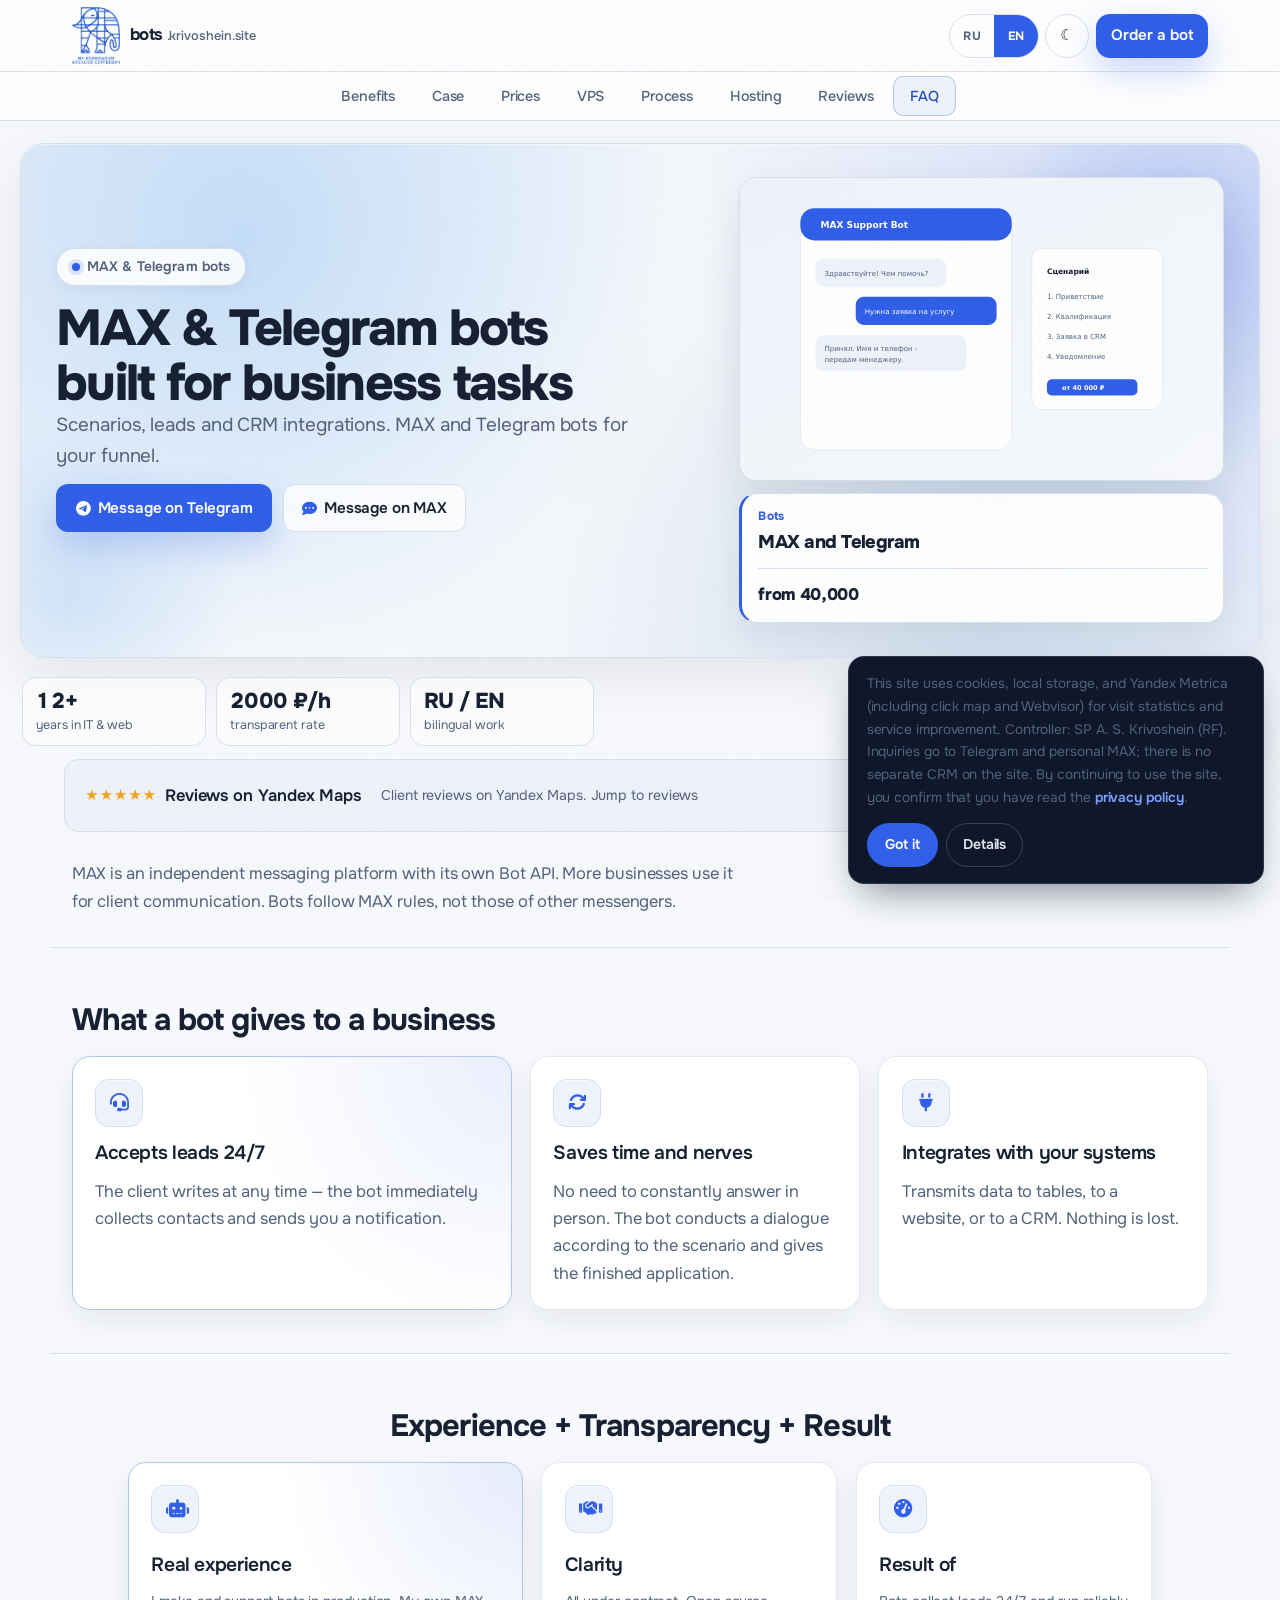
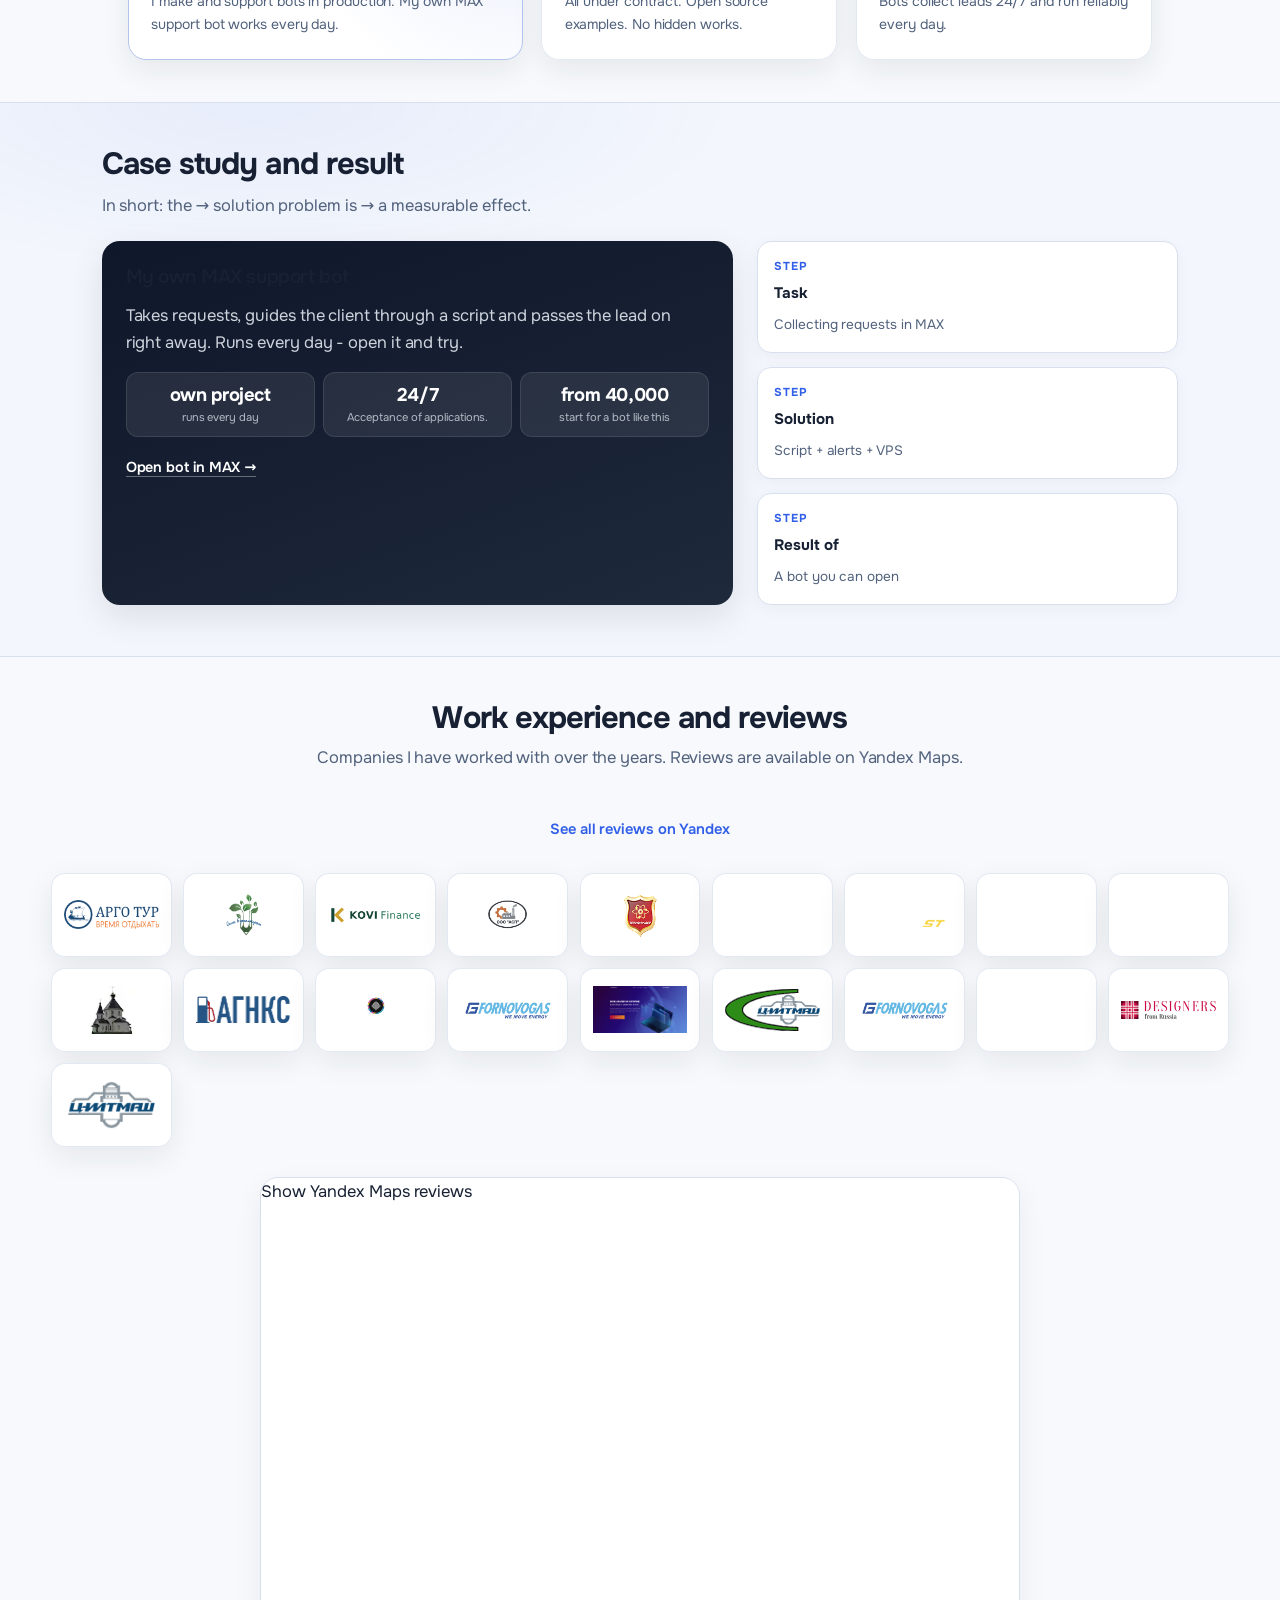
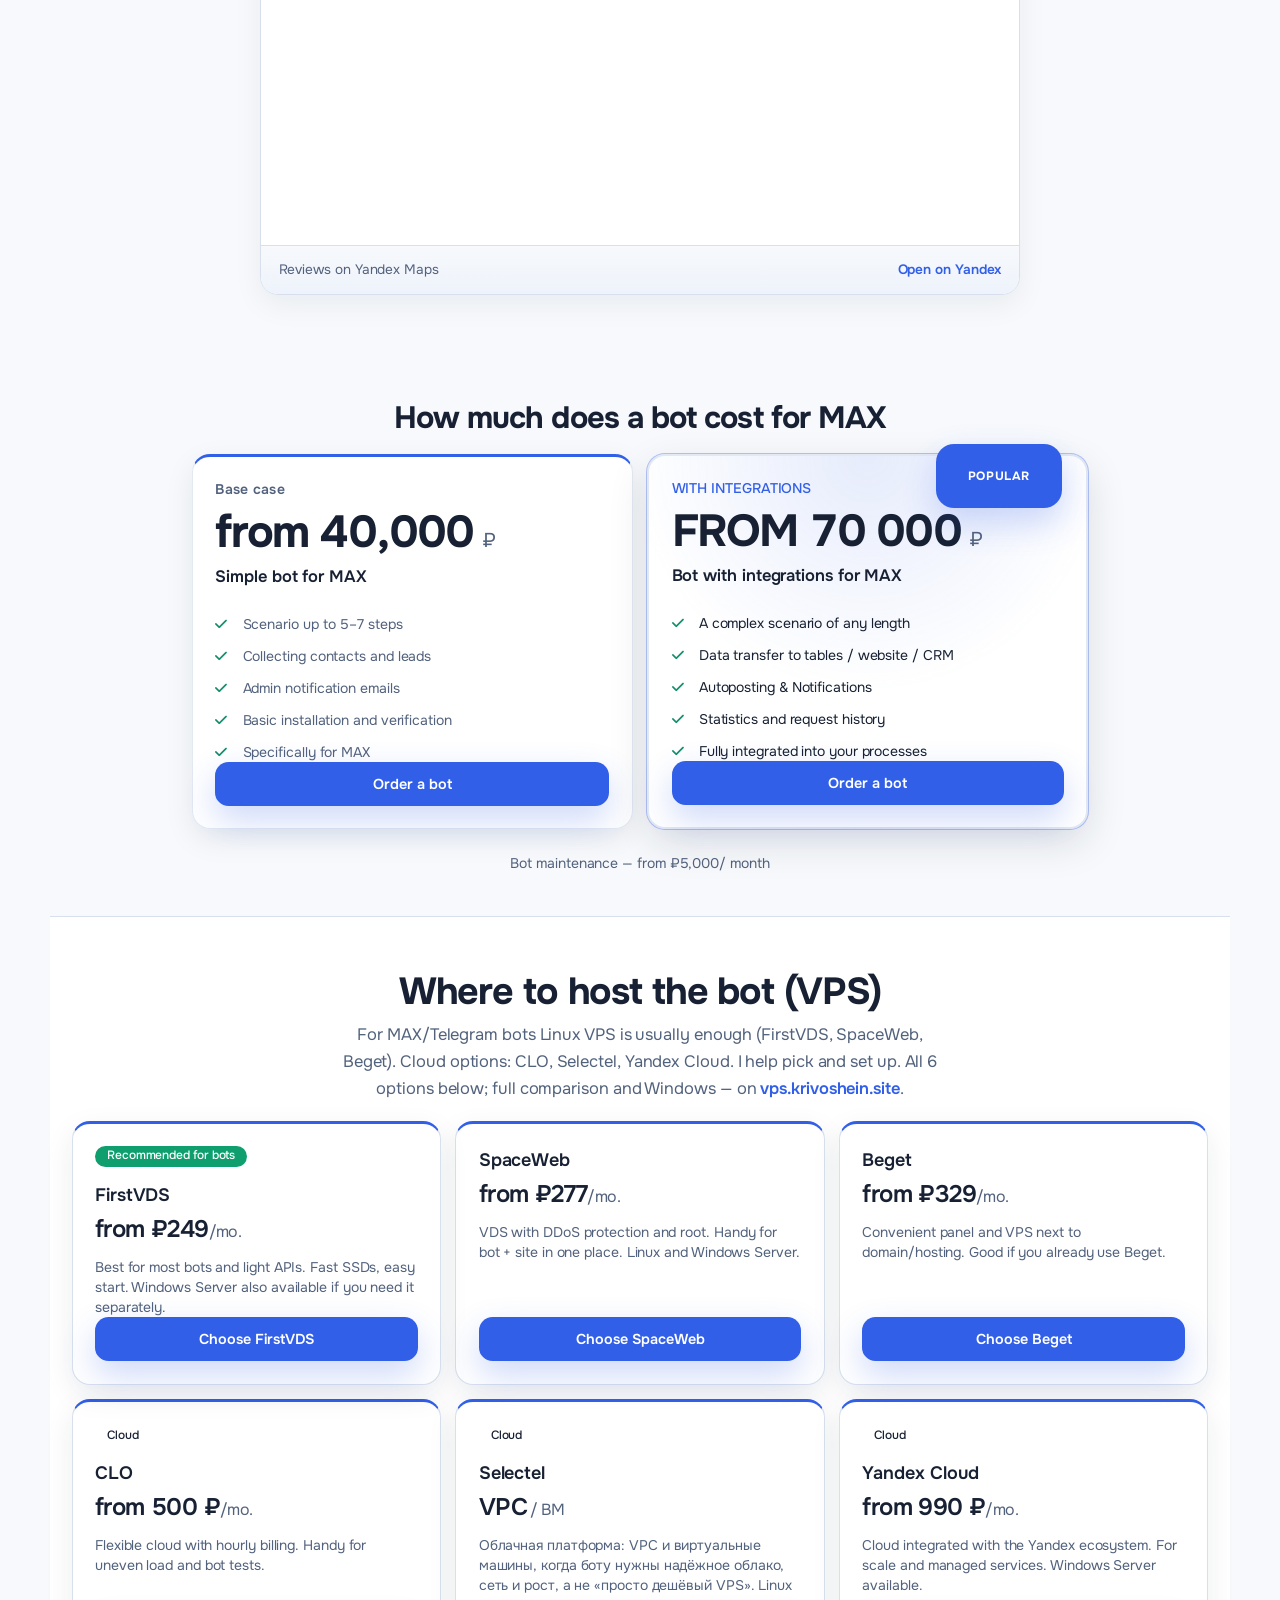
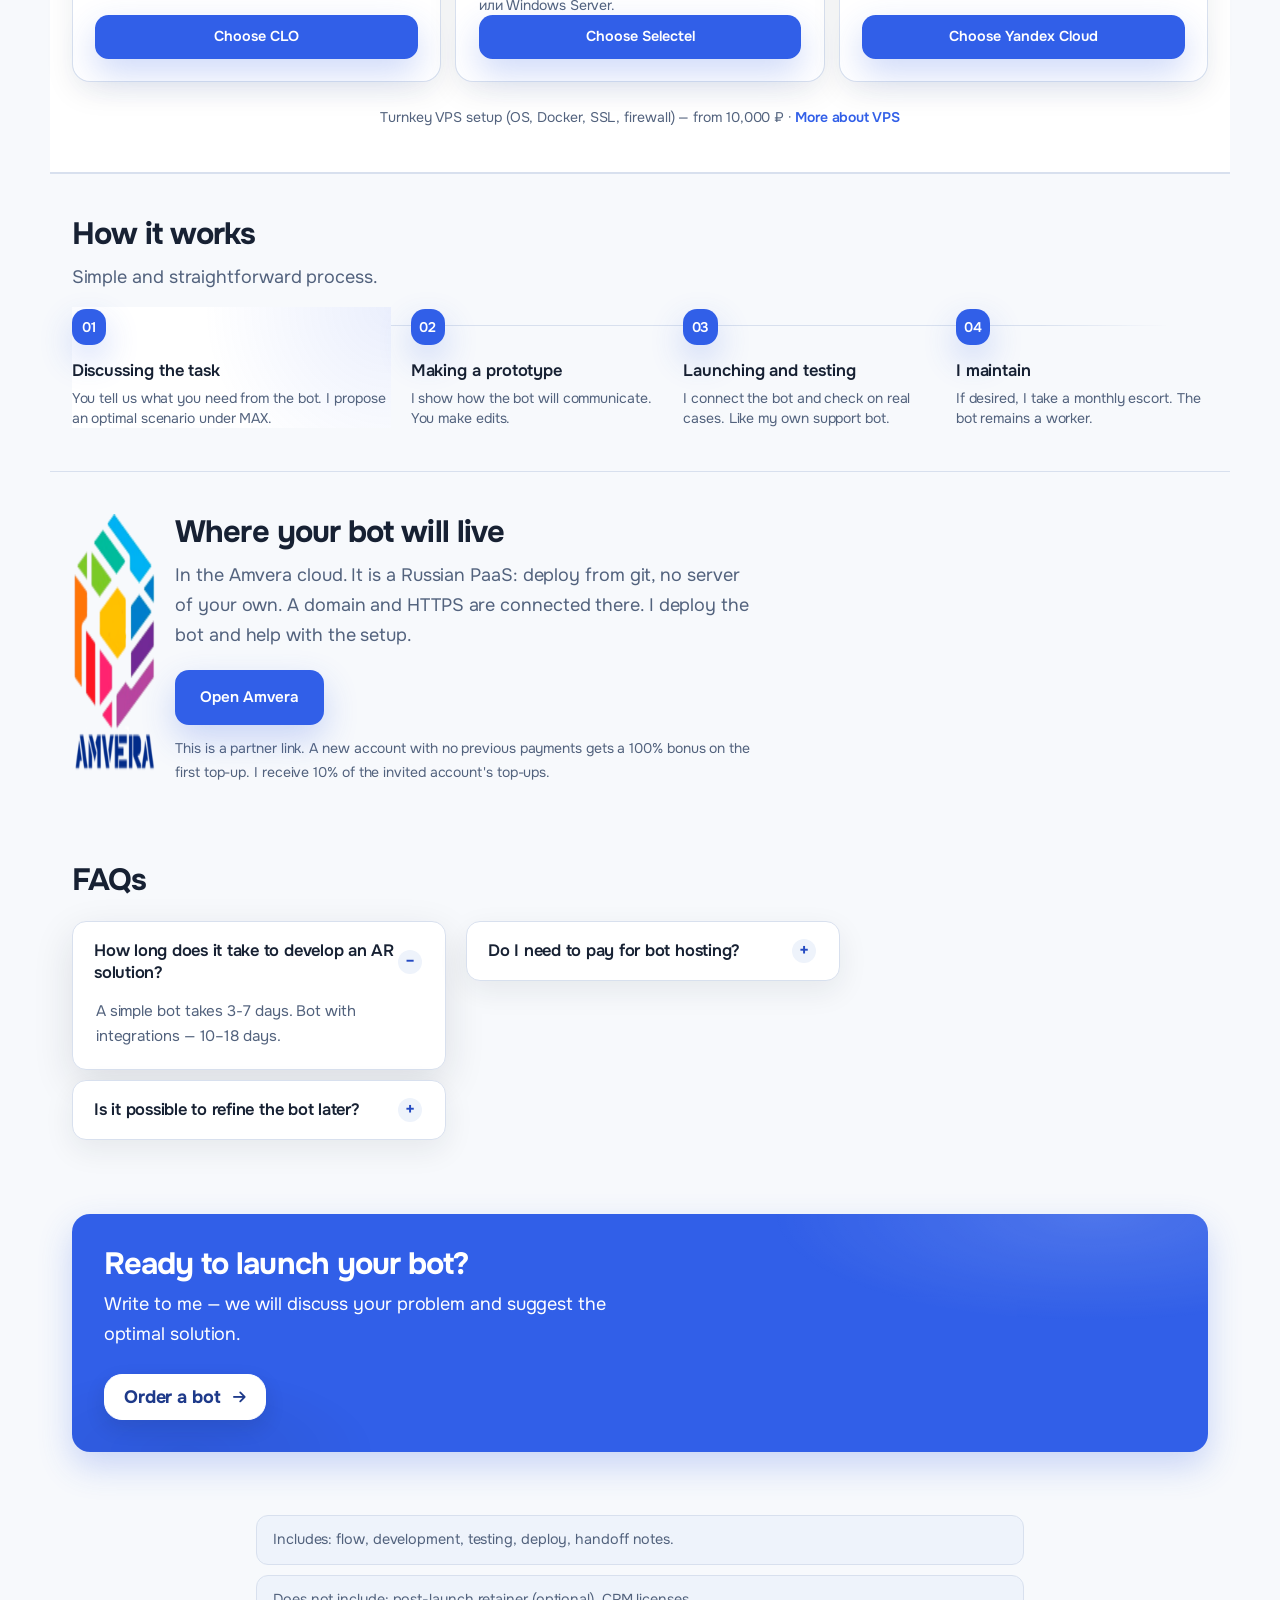
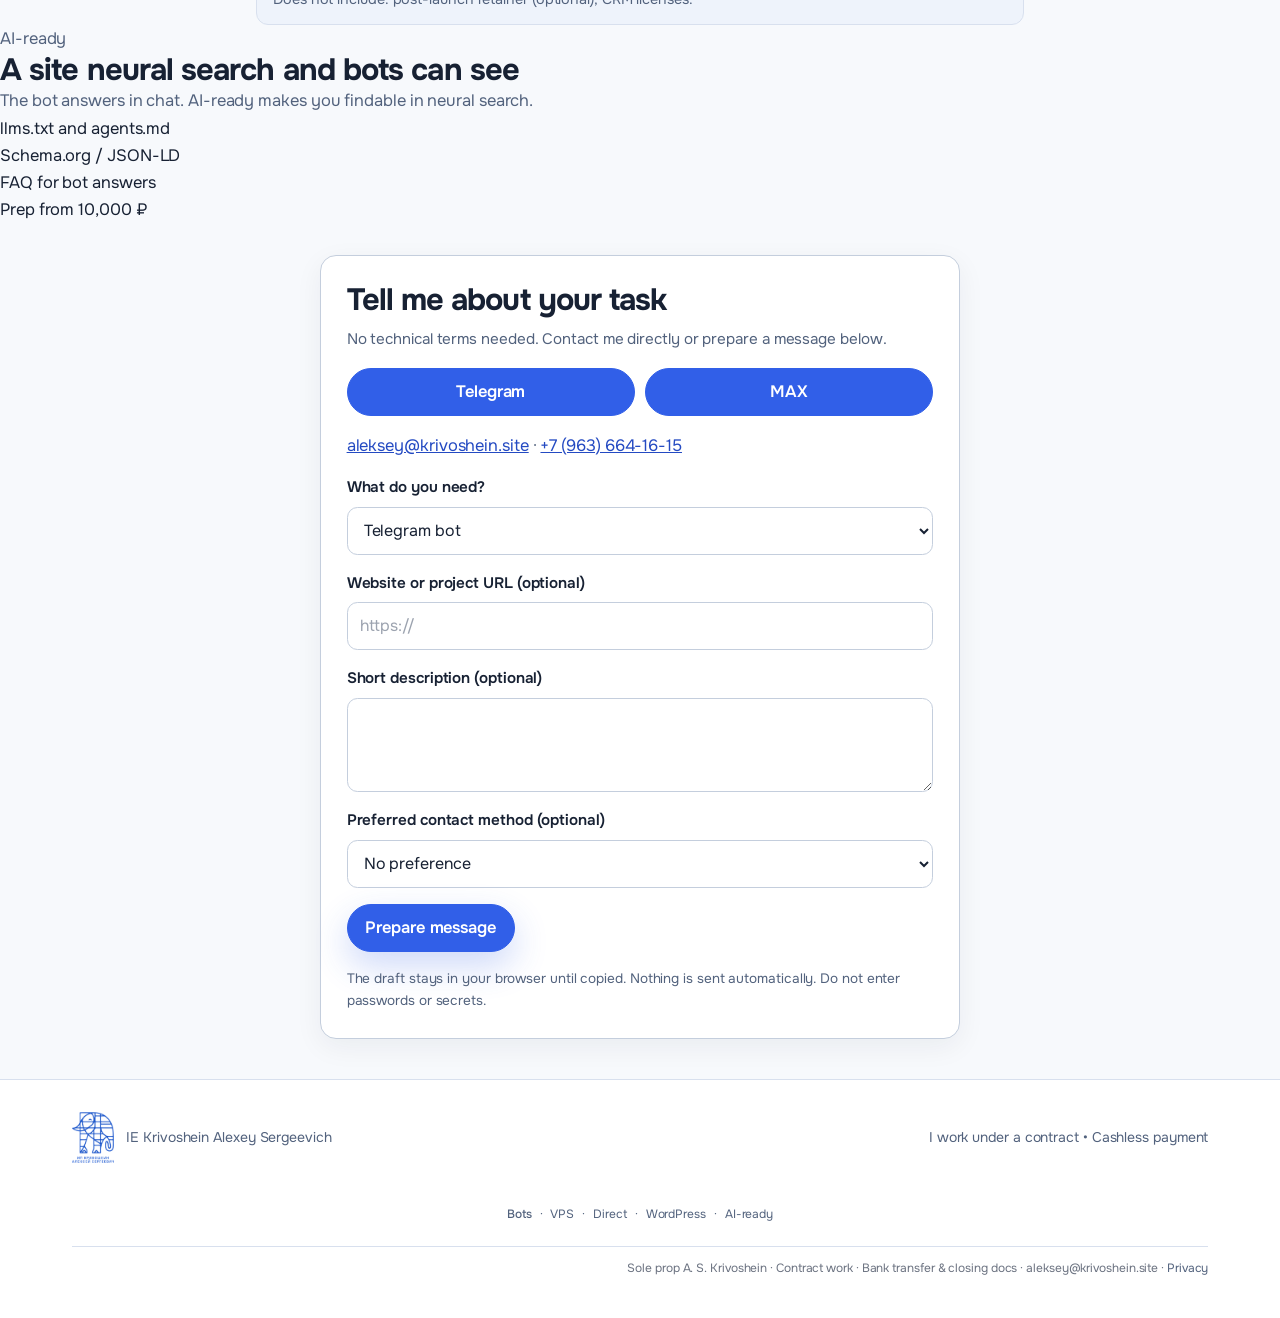
==== index.html @ 57981c05 "fix: preserve brief context and contact choice Keep inquiry text in the browser, not in messenger UR" ====
<!DOCTYPE html>
<html lang="ru">
<head>
  <script>
  /* GitHub Pages / subpath staging: set base prefix. On *.krivoshein.site stays "/". */
  (function () {
    try {
      var m = location.pathname.match(/^\/([a-z0-9-]+-krivoshein-site)(?=\/|$)/i);
      var base = m ? ("/" + m[1] + "/") : "/";
      window.__KRV_BASE__ = base;
      // Expose helper for scripts
      window.krvUrl = function (path) {
        path = String(path || "");
        if (!path) return base;
        if (/^https?:\/\//i.test(path) || path.slice(0, 2) === "//") return path;
        if (path.charAt(0) === "/") path = path.slice(1);
        return base + path;
      };
    } catch (e) {
      window.__KRV_BASE__ = "/";
      window.krvUrl = function (path) {
        path = String(path || "");
        if (/^https?:\/\//i.test(path)) return path;
        return path.charAt(0) === "/" ? path : "/" + path;
      };
    }
  })();
  </script>

  <script>
  (function(){try{
    var t=null;
    try{var _q=new URLSearchParams(location.search).get('theme');if(_q==='light'||_q==='dark')t=_q;}catch(e){}
    if(t!=='light'&&t!=='dark'){try{var m=document.cookie.match(/(?:^|;\s*)krv_theme=(light|dark)/);if(m)t=m[1];}catch(e){}}
    if(t!=='light'&&t!=='dark'){try{t=localStorage.getItem('krv_theme');}catch(e){}}
    if(t!=='light'&&t!=='dark'){var h=new Date().getHours();t=(h>=7&&h<20)?'light':'dark';}
    document.documentElement.setAttribute('data-theme',t==='dark'?'dark':'light');
    // Language: only apply stored if user chose manually; else leave default, JS+geo will set
    var manual=localStorage.getItem('krv_lang_manual')==='1';
    var l=localStorage.getItem('krv_lang');
    if(manual&&(l==='ru'||l==='en')) document.documentElement.setAttribute('lang',l);
    else {
      // quick browser hint (no geo in FOUC)
      var nav=(navigator.languages&&navigator.languages[0])||navigator.language||'';
      nav=String(nav).toLowerCase();
      if(/^(ru|be|uk|kk|ky|uz)/.test(nav)) document.documentElement.setAttribute('lang','ru');
      else if(nav) document.documentElement.setAttribute('lang','en');
    }
  }catch(e){}})();
  </script>

  <meta charset="UTF-8">
  <meta name="viewport" content="width=device-width, initial-scale=1.0, viewport-fit=cover">
  <meta name="robots" content="index, follow, max-image-preview:large, max-snippet:-1, max-video-preview:-1">
  <meta name="yandex-verification" content="246fc3936e7bc629">
  <meta name="theme-color" content="#315fe8">

  <!-- Icons: transparent PNG preferred (no white plate) -->
  <link rel="icon" type="image/png" sizes="32x32" href="favicon-32x32.png?v=20260716u">
  <link rel="icon" type="image/png" sizes="16x16" href="favicon-16x16.png?v=20260716u">
  <link rel="icon" type="image/png" sizes="48x48" href="favicon-48x48.png?v=20260716u">
  <link rel="icon" type="image/png" href="favicon.png?v=20260716u">
  <link rel="shortcut icon" href="favicon.ico?v=20260716u">
  <link rel="icon" href="favicon.ico?v=20260716u" sizes="any">
  <link rel="apple-touch-icon" sizes="180x180" href="apple-touch-icon.png?v=20260716u">
  <link rel="icon" type="image/png" sizes="120x120" href="favicon-120x120.png?v=20260726f">
  <link rel="icon" type="image/png" sizes="192x192" href="android-chrome-192x192.png?v=20260726f">
  <link rel="mask-icon" href="android-chrome-192x192.png?v=20260716u" color="#315fe8">

  <meta name="format-detection" content="telephone=no">
  <meta name="description" content="Чат-боты для MAX и Telegram под ключ: заявки 24/7, уведомления, интеграции с таблицами, сайтом и CRM. От 40 000 ₽.">
  <title>Боты MAX и Telegram - от 40 000 ₽ | Кривошеин</title>
  <link rel="canonical" href="https://bots.krivoshein.site/">
  <!-- AI discovery -->
  <link rel="describedby" href="https://bots.krivoshein.site/llms.txt" type="text/plain">
  <link rel="alternate" type="text/plain" title="llms.txt" href="https://bots.krivoshein.site/llms.txt">
  <link rel="alternate" type="text/plain" title="llms-full.txt" href="https://bots.krivoshein.site/llms-full.txt">
  <link rel="alternate" type="text/markdown" title="agents.md" href="https://bots.krivoshein.site/agents.md">
  <link rel="alternate" type="application/json" title="openapi.json" href="https://bots.krivoshein.site/openapi.json">
  <link rel="alternate" type="application/json" title="agent.json" href="https://bots.krivoshein.site/.well-known/agent.json">
  <meta name="ai-content-declaration" content="ai-assisted-human-reviewed">
  <meta name="author" content="ИП Кривошеин Алексей Сергеевич">
  <meta name="citation_author" content="Krivoshein Aleksey">
  <link rel="author" href="https://bots.krivoshein.site/humans.txt">


  <!-- Open Graph -->
  <meta property="og:type" content="website">
  <meta property="og:locale" content="ru_RU">
  <meta property="og:site_name" content="MAX bots | Кривошеин">
  <meta property="og:title" content="Боты MAX и Telegram - от 40 000 ₽">
  <meta property="og:description" content="Разработка чат-ботов для MAX и Telegram под ключ. Простые боты от 40 000 ₽, с интеграциями - от 70 000 ₽.">
  <meta property="og:url" content="https://bots.krivoshein.site/">
  <meta property="og:image" content="https://bots.krivoshein.site/og.jpg">
  <meta property="og:image:secure_url" content="https://bots.krivoshein.site/og.jpg">
  <meta property="og:image:type" content="image/jpeg">
  <meta property="og:image:width" content="1200">
  <meta property="og:image:height" content="630">
  <meta property="og:image:alt" content="Боты для MAX - от 40 000 ₽">

  <!-- Twitter -->
  <meta name="twitter:card" content="summary_large_image">
  <meta name="twitter:title" content="Боты MAX и Telegram - от 40 000 ₽">
  <meta name="twitter:description" content="Разработка чат-ботов для MAX под ключ. Простые боты от 40 000 ₽, с интеграциями - от 70 000 ₽.">
  <meta name="twitter:image" content="https://bots.krivoshein.site/og.jpg">
  <link rel="manifest" href="site.webmanifest">
  <!-- CSS: Tailwind utilities + studio art direction -->
  <link rel="preload" href="assets/app.css" as="style">
  <link rel="preload" href="assets/art-design.css" as="style">
  <link rel="stylesheet" href="assets/fonts/onest.css">
  <link rel="stylesheet" href="assets/fonts/mono.css">
  <link rel="stylesheet" href="assets/app.css">
  <link rel="stylesheet" href="assets/fa/css/all.min.css">
  <link rel="stylesheet" href="assets/art-design.css">
  <link rel="stylesheet" href="assets/premium.css">
  <link rel="stylesheet" href="assets/theme-i18n.css?v=20260805lift">
  <link rel="stylesheet" href="assets/krv-lift.css?v=20260825aiready">
<link rel="stylesheet" href="assets/krv-bundle.css?v=20260825reviews2">
<!-- Structured Data / JSON-LD -->
  <script type="application/ld+json">
  {
    "@context": "https://schema.org",
    "@type": "Service",
    "name": "Разработка чат-ботов для MAX",
    "description": "Разработка чат-ботов под ключ для платформы MAX. Боты для автоматического сбора заявок, уведомлений, интеграций с таблицами, сайтом и CRM.",
    "url": "https://bots.krivoshein.site/",
    "provider": {
      "@type": "Person",
      "name": "Алексей Кривошеин",
      "url": "https://krivoshein.site/",
      "sameAs": [
        "https://github.com/A-Krivoshen",
        "https://t.me/DrSlon",
        "https://krivoshein.site/max/"
      ]
    },
    "areaServed": "RU",
    "serviceType": "Разработка чат-ботов",
    "offers": [
      {
        "@type": "Offer",
        "name": "Простой бот для заявок",
        "price": "40000",
        "priceCurrency": "RUB",
        "description": "Сценарий до 5-7 шагов, сбор контактов и заявок, уведомления администратору. Специально для платформы MAX.",
        "availability": "https://schema.org/InStock"
      },
      {
        "@type": "Offer",
        "name": "Бот с интеграциями",
        "price": "70000",
        "priceCurrency": "RUB",
        "description": "Сложный сценарий, передача данных в таблицы/сайт/CRM, автопостинг, статистика и история обращений.",
        "availability": "https://schema.org/InStock"
      }
    ],
    "hasOfferCatalog": {
      "@type": "OfferCatalog",
      "name": "Тарифы на разработку ботов",
      "itemListElement": [
        {
          "@type": "Offer",
          "itemOffered": {
            "@type": "Service",
            "name": "Сопровождение бота",
            "description": "Ежемесячное сопровождение и доработка бота"
          },
          "price": "5000",
          "priceCurrency": "RUB"
        }
      ]
    }
  }
  </script>
  <script type="application/ld+json">
{
  "@context": "https://schema.org",
  "@type": "Organization",
  "name": "ИП Кривошеин Алексей Сергеевич",
  "url": "https://krivoshein.site/",
  "logo": "https://bots.krivoshein.site/logo.png",
  "sameAs": [
    "https://github.com/A-Krivoshen",
    "https://t.me/DrSlon",
    "https://krivoshein.site/max/",
    "https://krivoshein.site/"
  ],
  "founder": {
    "@type": "Person",
    "name": "Алексей Кривошеин",
    "url": "https://krivoshein.site/",
    "sameAs": [
      "https://t.me/DrSlon",
      "https://krivoshein.site/max/",
      "https://github.com/A-Krivoshen"
    ]
  }
}
  </script>
  <script type="application/ld+json">
{
  "@context": "https://schema.org",
  "@type": "FAQPage",
  "mainEntity": [
    {
      "@type": "Question",
      "name": "Сколько времени занимает разработка?",
      "acceptedAnswer": {
        "@type": "Answer",
        "text": "Простой бот - 3-7 дней. Бот с интеграциями - 10-18 дней."
      }
    },
    {
      "@type": "Question",
      "name": "Нужно ли платить за хостинг бота?",
      "acceptedAnswer": {
        "@type": "Answer",
        "text": "Бот живёт в облаке Amvera, оплату хостинга вы берёте на свой аккаунт. Я помогаю с выкладкой. Если задаче нужен свой сервер, подойдёт и обычный VPS."
      }
    },
    {
      "@type": "Question",
      "name": "Можно ли потом дорабатывать бота?",
      "acceptedAnswer": {
        "@type": "Answer",
        "text": "Да, легко. Все боты делаются с возможностью расширения."
      }
    }
  ]
}
  </script>
  <link rel="stylesheet" href="assets/cookie-pwa.css">
  <meta name="mobile-web-app-capable" content="yes">
  <meta name="apple-mobile-web-app-capable" content="yes">
  <meta name="apple-mobile-web-app-title" content="Боты MAX">
  <!-- AI agent discovery -->
  <link rel="describedby" href="https://bots.krivoshein.site/llms.txt" type="text/markdown" title="llms.txt">
  <link rel="describedby" href="https://bots.krivoshein.site/llms-full.txt" type="text/markdown" title="llms-full.txt">
  <link rel="describedby" href="https://bots.krivoshein.site/agents.md" type="text/markdown" title="agents.md">
  <link rel="alternate" href="https://bots.krivoshein.site/ai.txt" type="text/plain" title="ai.txt">
  <link rel="alternate" href="https://bots.krivoshein.site/openapi.json" type="application/json" title="OpenAPI">
  <link rel="alternate" href="https://bots.krivoshein.site/.well-known/agent.json" type="application/json" title="agent.json">
  <link rel="api-catalog" href="https://bots.krivoshein.site/.well-known/api-catalog" type="application/linkset+json">
  <link rel="stylesheet" href="assets/krv-rwd.css?v=20261106clients">
  <!-- AI schema pack -->
<script type="application/ld+json">
{
  "@context": "https://schema.org",
  "@type": "WebSite",
  "name": "Боты MAX и Telegram",
  "url": "https://bots.krivoshein.site/",
  "inLanguage": [
    "ru-RU",
    "en"
  ],
  "description": "Чат-боты MAX и Telegram: заявки, CRM, уведомления, сценарии поддержки. От 40 000 ₽.",
  "publisher": {
    "@type": "Organization",
    "name": "ИП Кривошеин Алексей Сергеевич",
    "url": "https://krivoshein.site/"
  }
}
  </script>
<script type="application/ld+json">
{
  "@context": "https://schema.org",
  "@type": "BreadcrumbList",
  "itemListElement": [
    {
      "@type": "ListItem",
      "position": 1,
      "name": "Кривошеин",
      "item": "https://krivoshein.site/"
    },
    {
      "@type": "ListItem",
      "position": 2,
      "name": "Боты MAX и Telegram",
      "item": "https://bots.krivoshein.site/"
    }
  ]
}
  </script>
<script type="application/ld+json">
{
  "@context": "https://schema.org",
  "@type": "ProfessionalService",
  "name": "Боты MAX и Telegram",
  "url": "https://bots.krivoshein.site/",
  "image": "https://bots.krivoshein.site/og.jpg",
  "description": "Чат-боты MAX и Telegram: заявки, CRM, уведомления, сценарии поддержки. От 40 000 ₽.",
  "areaServed": "RU",
  "availableLanguage": [
    "Russian",
    "English"
  ],
  "priceRange": "₽₽",
  "telephone": "+79636641615",
  "email": "aleksey@krivoshein.site",
  "sameAs": [
    "https://t.me/DrSlon",
    "https://krivoshein.site/max/",
    "https://krivoshein.site/",
    "https://github.com/A-Krivoshen"
  ],
  "founder": {
    "@type": "Person",
    "name": "Алексей Кривошеин",
    "url": "https://krivoshein.site/",
    "sameAs": [
      "https://t.me/DrSlon",
      "https://krivoshein.site/max/",
      "https://github.com/A-Krivoshen"
    ]
  },
  "contactPoint": [
    {
      "@type": "ContactPoint",
      "contactType": "sales",
      "availableLanguage": [
        "Russian",
        "English"
      ],
      "url": "https://krivoshein.site/contacts/",
      "email": "aleksey@krivoshein.site",
      "telephone": "+79636641615"
    }
  ]
}
  </script>
  <link rel="stylesheet" href="assets/contact-brief.css?v=20261114">
</head>
<body class="has-mobile-cta art-lb" data-product="bots">
  <a class="skip-link" href="#main">К содержанию</a>

  <!-- NAV -->
  <nav class="bg-white border-b border-slate-200 sticky top-0 z-50">
    <div class="max-w-screen-xl mx-auto px-5">
            <div class="flex items-center justify-between gap-3 min-h-16 py-2">
        <div class="krv-nav-brand">
          <a href="https://bots.krivoshein.site">
            <img src="logo.png?v=20260716" alt="Krivoshein" width="56" height="66" class="krv-logo krv-logo--nav" decoding="async">
          </a>
          <div class="krv-nav-title">
            <span class="font-display text-2xl font-semibold tracking-tight">bots</span>
            <span class="text-slate-500 text-xl">.krivoshein.site</span>
          </div>
        </div>
        <div class="krv-nav-right">
          <a href="#brief"
             class="krv-nav-cta inline-flex items-center justify-center px-5 py-2.5 text-sm font-semibold bg-krv text-white border border-transparent hover:bg-krv-dark rounded-2xl transition-all shadow-krv-cta">
            Заказать бота
          </a>
        </div>
      </div>
    </div>
  </nav>
  <!-- PREMIUM SUBNAV -->
  <nav class="krv-subnav" aria-label="Разделы страницы">
    <div class="krv-subnav__inner">
      <a href="#benefits">Польза</a>
      <a href="#case">Кейс</a>
      <a href="#pricing">Цены</a>
      <a href="#servers">VPS</a>
      <a href="#how">Процесс</a>
      <a href="#host">Хостинг</a>
      <a href="#reviews">Отзывы</a>
      <a href="#faq">FAQ</a>
    </div>
  </nav>

<main id="main">
<!-- HERO -->
  <div class="drslon-hero-wrap">
    <section class="drslon-hero drslon-hero--split" aria-label="Боты MAX и Telegram">
      <div class="drslon-hero__inner">
        <div class="drslon-hero__chip">
          <span class="drslon-hero__chip-dot" aria-hidden="true"></span>
          <span>Боты · MAX и Telegram</span>
        </div>
        <h1 class="drslon-hero__title">Боты MAX и Telegram<br>под задачи бизнеса</h1>
        <p class="drslon-hero__lead">Сценарии, заявки и интеграции с CRM. Боты MAX и Telegram под вашу воронку.</p>
        <div class="drslon-hero__cta">
          <a class="drslon-hero__btn drslon-hero__btn--primary" href="https://t.me/DrSlon" target="_blank" rel="noopener noreferrer">
            <i class="fa-brands fa-telegram" aria-hidden="true"></i>
            Написать в Telegram
          </a>
          <a class="drslon-hero__btn drslon-hero__btn--ghost" href="https://krivoshein.site/max" target="_blank" rel="noopener noreferrer">
            <i class="fa-solid fa-comment-dots" aria-hidden="true"></i>
            Написать в MAX
          </a>
        </div>
      </div>

      <aside class="drslon-hero__visual" aria-label="Бот preview">
        <div class="drslon-hero__shot">
          <img fetchpriority="high" src="assets/cases/bots-hero.svg" alt="Сценарий бота MAX и Telegram" width="960" height="600" loading="eager" decoding="async">
        </div>
        <div class="drslon-hero__panel drslon-hero__panel--compact">
          <div class="drslon-hero__panel-kicker">Боты</div>
          <div class="drslon-hero__panel-title">MAX и Telegram</div>
          <div class="drslon-hero__panel-price">от 40 000 ₽</div>
        </div>
      </aside>
    </section>

      <div class="drslon-hero__stats krv-hero-trust" role="list" aria-label="Ключевые факты">
        <div class="drslon-hero__stat" role="listitem">
          <span class="drslon-hero__stat-value">12+</span>
          <span class="drslon-hero__stat-label">лет в ИТ и веб</span>
        </div>
        <div class="drslon-hero__stat" role="listitem">
          <span class="drslon-hero__stat-value">2000 ₽/h</span>
          <span class="drslon-hero__stat-label">прозрачная ставка</span>
        </div>
        <div class="drslon-hero__stat" role="listitem">
          <span class="drslon-hero__stat-value">RU / EN</span>
          <span class="drslon-hero__stat-label">двуязычная работа</span>
        </div>
      </div>
      <div class="krv-social-strip">
        <a class="krv-social-strip__rating" href="https://yandex.ru/maps/org/ip_krivoshein_aleksey_sergeyevich/100156734340/reviews/" target="_blank" rel="noopener noreferrer">
          <span class="krv-social-strip__stars" aria-hidden="true">★★★★★</span>
          <span>Отзывы на Яндекс Картах</span>
        </a>
        <p class="krv-social-strip__note">Отзывы клиентов на Яндекс Картах. <a href="#reviews">Перейти к отзывам</a></p>
      </div>

  </div>


  <!-- О MAX (коротко и по делу) -->
  <div class="max-w-screen-xl mx-auto px-5 pb-8">
    <div class="max-w-2xl">
      <p class="text-slate-600">
        MAX - это независимая messaging-платформа со своим Bot API. 
        Всё больше бизнеса использует её для общения с клиентами. 
        Боты работают по правилам MAX, а не как в других мессенджерах.
      </p>
    </div>
  </div>

  <!-- BENEFITS -->
  <div id="benefits" class="max-w-screen-xl mx-auto px-5 py-8 md:py-10 lg:py-12 border-t border-slate-200 krv-reveal">
    <div class="text-center mb-6 md:mb-5 md:mb-6">
      <h2 class="font-display text-3xl tracking-tight font-semibold mt-3">Что даёт бот бизнесу</h2>
    </div>

    <div class="grid krv-asym-grid md:grid-cols-3 gap-5">
      <div class="krv-reveal bg-white p-6 md:p-7 rounded-3xl border border-slate-200 hover:shadow-sm transition-all" data-reveal-delay="1">
        <div class="w-12 h-12 bg-krv-soft text-krv rounded-2xl flex items-center justify-center mb-6">
          <i class="fa-solid fa-headset"></i>
        </div>
        <h3 class="font-semibold text-xl">Принимает заявки 24/7</h3>
        <p class="mt-3 text-slate-600">Клиент пишет в любое время - бот сразу собирает контакты и отправляет тебе уведомление.</p>
      </div>
      
      <div class="krv-reveal bg-white p-6 md:p-7 rounded-3xl border border-slate-200 hover:shadow-sm transition-all" data-reveal-delay="2">
        <div class="w-12 h-12 bg-krv-soft text-krv rounded-2xl flex items-center justify-center mb-6">
          <i class="fa-solid fa-sync"></i>
        </div>
        <h3 class="font-semibold text-xl">Экономит время и нервы</h3>
        <p class="mt-3 text-slate-600">Не нужно постоянно отвечать в личке. Бот ведёт диалог по сценарию и отдаёт готовую заявку.</p>
      </div>
      
      <div class="krv-reveal bg-white p-6 md:p-7 rounded-3xl border border-slate-200 hover:shadow-sm transition-all" data-reveal-delay="3">
        <div class="w-12 h-12 bg-krv-soft text-krv rounded-2xl flex items-center justify-center mb-6">
          <i class="fa-solid fa-plug"></i>
        </div>
        <h3 class="font-semibold text-xl">Интегрируется с твоими системами</h3>
        <p class="mt-3 text-slate-600">Передаёт данные в таблицы, на сайт или в CRM. Ничего не теряется.</p>
      </div>
    </div>
  </div>

  <!-- ПОЧЕМУ Я -->
  <div class="max-w-screen-xl mx-auto px-5 py-8 md:py-10 lg:py-12 border-t border-slate-200">
    <div class="text-center mb-6 md:mb-5 md:mb-6">
      <h2 class="font-display text-3xl tracking-tight font-semibold mt-3">Опыт + прозрачность + результат</h2>
    </div>

    <div class="grid krv-asym-grid md:grid-cols-3 gap-5 max-w-5xl mx-auto">
      <div class="krv-reveal bg-white p-6 md:p-7 rounded-3xl border border-slate-200 hover:shadow-sm transition-all" data-reveal-delay="1">
        <div class="w-12 h-12 bg-krv-soft text-krv rounded-2xl flex items-center justify-center mb-5">
          <i class="fa-solid fa-robot"></i>
        </div>
        <h3 class="font-semibold text-xl">Реальный опыт</h3>
        <p class="mt-3 text-sm text-slate-600">Делаю и поддерживаю боты в продакшене. Мой собственный MAX support бот работает каждый день.</p>
      </div>
      <div class="krv-reveal bg-white p-6 md:p-7 rounded-3xl border border-slate-200 hover:shadow-sm transition-all" data-reveal-delay="2">
        <div class="w-12 h-12 bg-krv-soft text-krv rounded-2xl flex items-center justify-center mb-5">
          <i class="fa-solid fa-handshake"></i>
        </div>
        <h3 class="font-semibold text-xl">Прозрачность</h3>
        <p class="mt-3 text-sm text-slate-600">Всё по договору. Открытый код примеров. Никаких скрытых работ.</p>
      </div>
      <div class="krv-reveal bg-white p-6 md:p-7 rounded-3xl border border-slate-200 hover:shadow-sm transition-all" data-reveal-delay="3">
        <div class="w-12 h-12 bg-krv-soft text-krv rounded-2xl flex items-center justify-center mb-5">
          <i class="fa-solid fa-tachometer-alt"></i>
        </div>
        <h3 class="font-semibold text-xl">Результат</h3>
        <p class="mt-3 text-sm text-slate-600">Боты собирают заявки 24/7 и стабильно работают каждый день.</p>
      </div>
    </div>
  </div>


  
  <!-- PREMIUM CASE -->
  <section class="krv-section krv-section--alt krv-reveal" id="case">
    <div class="krv-section__wrap">
      <div class="krv-section__head">
        <h2>Кейс и результат</h2>
        <p>Коротко: задача → решение → измеримый эффект.</p>
      </div>
      <div class="krv-case">
        <div class="krv-case__main">
          <h3>Свой бот техподдержки в MAX</h3>
          <p>Принимает обращения, ведёт клиента по сценарию и сразу передаёт заявку. Работает каждый день - можно открыть и попробовать.</p>
          <div class="krv-case__metrics">
          <div class="krv-case__metric"><strong>свой проект</strong><span>работает каждый день</span></div>
          <div class="krv-case__metric"><strong>24/7</strong><span>приём заявок</span></div>
          <div class="krv-case__metric"><strong>от 40 000 ₽</strong><span>старт такого бота</span></div>
          </div>
          <a href="https://max.ru/id770603253213_1_bot" target="_blank" rel="noopener">Открыть бота в MAX</a>
        </div>
        <div class="krv-case__side">
        <div class="krv-case__step"><b>Шаг</b><strong>Задача</strong><span>Сбор обращений в MAX</span></div>
        <div class="krv-case__step"><b>Шаг</b><strong>Решение</strong><span>Сценарий + уведомления + VPS</span></div>
        <div class="krv-case__step"><b>Шаг</b><strong>Результат</strong><span>Бот, который можно открыть</span></div>
        </div>
      </div>
    </div>
  </section>

  <!-- SOCIAL PROOF: real clients + Yandex reviews -->
  <section class="krv-proof krv-reveal" id="reviews" aria-label="Клиенты и отзывы">
    <div class="krv-proof__head">
      <h2 data-krv-text="experience">Опыт сотрудничества и отзывы</h2>
      <p data-krv-text="experienceLead">Компании, с которыми я работал в разные годы. Отзывы обо мне доступны на Яндекс Картах.</p>
    </div>

    <div class="krv-proof__rating">
      <a class="krv-proof__rating-link" href="https://yandex.ru/maps/org/ip_krivoshein_aleksey_sergeyevich/100156734340/reviews/" target="_blank" rel="noopener noreferrer">Смотреть все отзывы на Яндексе</a>
    </div>

        <div class="krv-clients" role="list">
      <a class="krv-client" href="https://argotur.ru/" target="_blank" rel="noopener noreferrer nofollow" title="Арго Тур">
        <div class="krv-client__logo"><img src="assets/proof/argotur.png" alt="Арго Тур" loading="lazy" decoding="async" width="120" height="48"></div>
      </a>
      <a class="krv-client" href="https://силабухгалтерии.рф/" target="_blank" rel="noopener noreferrer nofollow" title="Сила бухгалтерии">
        <div class="krv-client__logo"><img src="assets/proof/sila-logo-160.png" alt="Сила бухгалтерии" loading="lazy" decoding="async" width="120" height="48"></div>
      </a>
      <a class="krv-client" href="https://kovifinance.ru/" target="_blank" rel="noopener noreferrer nofollow" title="KOVIFINANCE">
        <div class="krv-client__logo"><img src="assets/proof/kovi.png" alt="KOVIFINANCE" loading="lazy" decoding="async" width="120" height="48"></div>
      </a>
      <a class="krv-client" href="https://acasp.ru/" target="_blank" rel="noopener noreferrer nofollow" title="АСП">
        <div class="krv-client__logo"><img src="assets/proof/asp.png" alt="АСП" loading="lazy" decoding="async" width="120" height="48"></div>
      </a>
      <a class="krv-client" href="https://tleader.ru/" target="_blank" rel="noopener noreferrer nofollow" title="Технолидер">
        <div class="krv-client__logo"><img src="assets/proof/full-logo.png" alt="Технолидер" loading="lazy" decoding="async" width="120" height="48"></div>
      </a>
      <a class="krv-client" href="https://solovie.ru/" target="_blank" rel="noopener noreferrer nofollow" title="Соловьи.Ай.Ти">
        <div class="krv-client__logo"><img src="assets/proof/solov.png" alt="Соловьи.Ай.Ти" loading="lazy" decoding="async" width="120" height="48"></div>
      </a>
      <a class="krv-client" href="https://groupst.ru/" target="_blank" rel="noopener noreferrer nofollow" title="GroupST">
        <div class="krv-client__logo"><img src="assets/proof/header-logo.png" alt="GroupST" loading="lazy" decoding="async" width="120" height="48"></div>
      </a>
      <a class="krv-client" href="https://realestate.cambobiz.co/" target="_blank" rel="noopener noreferrer nofollow" title="Cambobiz">
        <div class="krv-client__logo"><img src="assets/proof/base_icon.png" alt="Cambobiz" loading="lazy" decoding="async" width="120" height="48"></div>
      </a>
      <a class="krv-client" href="https://стоматолог-мурашова.рф/" target="_blank" rel="noopener noreferrer nofollow" title="Стоматолог Мурашова">
        <div class="krv-client__logo"><img src="assets/proof/screenshot_2-1.png" alt="Стоматолог Мурашова" loading="lazy" decoding="async" width="120" height="48"></div>
      </a>
      <a class="krv-client" href="https://rogovo-hram.ru/" target="_blank" rel="noopener noreferrer nofollow" title="Храм в Рогово">
        <div class="krv-client__logo"><img src="assets/proof/rogovo.webp" alt="Храм в Рогово" loading="lazy" decoding="async" width="120" height="48"></div>
      </a>
      <a class="krv-client" href="https://agnks.ru/" target="_blank" rel="noopener noreferrer nofollow" title="АГНКС">
        <div class="krv-client__logo"><img src="assets/proof/agnks-logo-191x54-1.png" alt="АГНКС" loading="lazy" decoding="async" width="120" height="48"></div>
      </a>
      <a class="krv-client" href="https://lumistek.ru/" target="_blank" rel="noopener noreferrer nofollow" title="LUMISTEK">
        <div class="krv-client__logo"><img src="assets/proof/lumistek.svg" alt="LUMISTEK" loading="lazy" decoding="async" width="120" height="48"></div>
      </a>
      <a class="krv-client" href="https://форновогаз.рф/" target="_blank" rel="noopener noreferrer nofollow" title="Fornovo Gas">
        <div class="krv-client__logo"><img src="assets/proof/logo_fornovogas.png" alt="Fornovo Gas" loading="lazy" decoding="async" width="120" height="48"></div>
      </a>
      <a class="krv-client" href="https://www.softcomlan.com/" target="_blank" rel="noopener noreferrer nofollow" title="Softcomlan">
        <div class="krv-client__logo"><img src="assets/proof/screenshot_20251014.png" alt="Softcomlan" loading="lazy" decoding="async" width="120" height="48"></div>
      </a>
      <a class="krv-client" href="https://accp-cniitmash.ru/" target="_blank" rel="noopener noreferrer nofollow" title="НАКС ЦНИИТМАШ">
        <div class="krv-client__logo"><img src="assets/proof/lodi-lodi.svg" alt="НАКС ЦНИИТМАШ" loading="lazy" decoding="async" width="120" height="48"></div>
      </a>
      <a class="krv-client" href="https://fornovogas.kz/" target="_blank" rel="noopener noreferrer nofollow" title="Форновогаз KZ">
        <div class="krv-client__logo"><img src="assets/proof/logo_fornovogas.png" alt="Форновогаз KZ" loading="lazy" decoding="async" width="120" height="48"></div>
      </a>
      <a class="krv-client" href="https://skd73.ru/" target="_blank" rel="noopener noreferrer nofollow" title="СКД">
        <div class="krv-client__logo"><img src="assets/proof/kandinsky.png" alt="СКД" loading="lazy" decoding="async" width="120" height="48"></div>
      </a>
      <a class="krv-client" href="https://designersfromrussia.ru/" target="_blank" rel="noopener noreferrer nofollow" title="Designers from Russia">
        <div class="krv-client__logo"><img src="assets/proof/new_dfr_logo_to_site.png" alt="Designers from Russia" loading="lazy" decoding="async" width="120" height="48"></div>
      </a>
      <a class="krv-client" href="https://accniitmash.ru/" target="_blank" rel="noopener noreferrer nofollow" title="Аттестационный центр ЦНИИТМАШ">
        <div class="krv-client__logo"><img src="assets/proof/logo.gif" alt="Аттестационный центр ЦНИИТМАШ" loading="lazy" decoding="async" width="120" height="48"></div>
      </a>
    </div>

    
    <div class="krv-yandex-reviews" data-krv-reviews>
      <button type="button" class="krv-reviews-load" id="krv-reviews-load">Показать отзывы Яндекс Карт</button>
      <div class="krv-yandex-reviews__shell" hidden>
      <iframe class="krv-yandex-reviews__frame"
        data-src="https://yandex.ru/maps-reviews-widget/100156734340?comments"
        title="Отзывы клиентов на Яндекс Картах"
        loading="lazy"
        referrerpolicy="no-referrer-when-downgrade"></iframe>
      </div>
      <div class="krv-yandex-reviews__foot">
        <span>Отзывы на Яндекс Картах</span>
        <a href="https://yandex.ru/maps/org/ip_krivoshein_aleksey_sergeyevich/100156734340/reviews/" target="_blank" rel="noopener noreferrer">Открыть на Яндексе</a>
      </div>
    </div>
  </section>

  <!-- PRICING -->
  <div id="pricing" class="max-w-screen-xl mx-auto px-5 py-8 md:py-10 lg:py-12 krv-reveal">
    <div class="text-center mb-6 md:mb-5 md:mb-6">
      <h2 class="font-display text-3xl tracking-tight font-semibold mt-3">Сколько стоит бот для MAX</h2>
    </div>

    <div class="grid krv-keep-equal md:grid-cols-2 gap-5 max-w-4xl mx-auto">
      <!-- Простой бот -->
      <div class="bg-white border border-slate-200 rounded-3xl p-7 flex flex-col hover:shadow-sm transition-all">
        <div>
          <div class="text-sm font-medium text-emerald-600">БАЗОВЫЙ ВАРИАНТ</div>
          <div class="mt-2 flex items-baseline gap-x-2">
            <span class="text-5xl font-semibold tracking-tighter">от 40 000</span>
            <span class="text-xl text-slate-500">₽</span>
          </div>
          <div class="font-semibold mt-1">Простой бот для MAX</div>
        </div>
        
        <ul class="mt-5 md:mt-6 space-y-3 text-sm flex-1">
          <li class="flex gap-x-3"><i class="fa-solid fa-check text-emerald-500 mt-1"></i> Сценарий до 5-7 шагов</li>
          <li class="flex gap-x-3"><i class="fa-solid fa-check text-emerald-500 mt-1"></i> Сбор контактов и заявок</li>
          <li class="flex gap-x-3"><i class="fa-solid fa-check text-emerald-500 mt-1"></i> Уведомления администратору</li>
          <li class="flex gap-x-3"><i class="fa-solid fa-check text-emerald-500 mt-1"></i> Базовая установка и проверка</li>
          <li class="flex gap-x-3"><i class="fa-solid fa-check text-emerald-500 mt-1"></i> Специально для MAX</li>
        </ul>
        
        <a href="#brief"
           class="mt-5 md:mt-6 block text-center bg-krv shadow-krv-cta hover:bg-krv-dark transition-colors text-white font-semibold py-3.5 rounded-2xl">
          Заказать бота
        </a>
      </div>

      <!-- Бот с интеграциями -->
      <div class="bg-white border-2 border-krv rounded-3xl p-7 flex flex-col relative hover:shadow-md transition-all">
        <div class="absolute -top-3 right-6 bg-krv text-white text-xs font-bold px-4 h-7 flex items-center rounded-3xl tracking-wider">ПОПУЛЯРНЫЙ</div>
        
        <div>
          <div class="text-sm font-medium text-krv">С ИНТЕГРАЦИЯМИ</div>
          <div class="mt-2 flex items-baseline gap-x-2">
            <span class="text-5xl font-semibold tracking-tighter">от 70 000</span>
            <span class="text-xl text-slate-500">₽</span>
          </div>
          <div class="font-semibold mt-1">Бот с интеграциями для MAX</div>
        </div>
        
        <ul class="mt-5 md:mt-6 space-y-3 text-sm flex-1">
          <li class="flex gap-x-3"><i class="fa-solid fa-check text-emerald-500 mt-1"></i> Сложный сценарий любой длины</li>
          <li class="flex gap-x-3"><i class="fa-solid fa-check text-emerald-500 mt-1"></i> Передача данных в таблицы / сайт / CRM</li>
          <li class="flex gap-x-3"><i class="fa-solid fa-check text-emerald-500 mt-1"></i> Автопостинг и уведомления</li>
          <li class="flex gap-x-3"><i class="fa-solid fa-check text-emerald-500 mt-1"></i> Статистика и история обращений</li>
          <li class="flex gap-x-3"><i class="fa-solid fa-check text-emerald-500 mt-1"></i> Полная интеграция под твои процессы</li>
        </ul>
        
        <a href="#brief" data-krv-package="integrations" data-krv-need="integration"
           class="mt-5 md:mt-6 block text-center bg-krv hover:bg-krv-dark transition-colors text-white font-semibold py-3.5 rounded-2xl">
          Заказать бота
        </a>
      </div>
    </div>

    <div class="text-center mt-5 md:mt-6 text-sm text-slate-500">
      Сопровождение бота - от 5 000 ₽ / месяц
    </div>
  </div>

  <!-- VPS / WHERE TO RUN THE BOT -->
  <div id="servers" class="max-w-screen-xl mx-auto px-5 py-8 md:py-10 lg:py-12 bg-white border-y border-slate-200 krv-reveal">
    <div class="text-center mb-6 md:mb-5 md:mb-6 max-w-3xl mx-auto">
      <h2 class="font-display text-3xl tracking-tight font-semibold mt-3">Где разместить бота (VPS)</h2>
      <p class="mt-3 text-slate-600">Для MAX/Telegram-ботов обычно хватает Linux VPS (FirstVDS, SpaceWeb, Beget). Есть и облако: CLO, Selectel, Yandex Cloud. Помогу подобрать и настроить под ключ. Все 6 вариантов ниже; полное сравнение и Windows — на <a href="https://vps.krivoshein.site/" class="text-krv font-medium hover:underline">vps.krivoshein.site</a>.</p>
    </div>

    <div class="grid md:grid-cols-2 lg:grid-cols-3 gap-5 krv-keep-equal">
      <div class="border border-slate-200 rounded-3xl p-6 flex flex-col hover:shadow-sm transition-all relative">
        <div class="inline-flex self-start mb-3 bg-emerald-600 text-white text-xs font-medium px-3 py-1 rounded-full">Рекомендую для ботов</div>
        <div class="flex-1">
          <div class="font-semibold text-lg">FirstVDS</div>
          <div class="mt-1 text-2xl font-semibold tracking-tight">от 249 ₽<span class="text-base font-normal text-slate-500">/мес</span></div>
          <div class="mt-3 text-sm text-slate-600">Оптимально для большинства ботов и лёгких API. Быстрые SSD, простой старт. Есть и Windows Server, если понадобится отдельно.</div>
        </div>
        <a href="https://krivoshein.site/firstvds" target="_blank" rel="noopener noreferrer"
           class="mt-6 block text-center bg-krv shadow-krv-cta hover:bg-krv-dark transition-colors text-white font-semibold py-3 rounded-2xl text-sm">
          Выбрать на FirstVDS
        </a>
      </div>

      <div class="border border-slate-200 rounded-3xl p-6 flex flex-col hover:shadow-sm transition-all">
        <div class="flex-1">
          <div class="font-semibold text-lg">SpaceWeb</div>
          <div class="mt-1 text-2xl font-semibold tracking-tight">от 277 ₽<span class="text-base font-normal text-slate-500">/мес</span></div>
          <div class="mt-3 text-sm text-slate-600">VDS с DDoS-защитой и root. Удобно, если бот + сайт в одном месте. Linux и Windows Server.</div>
        </div>
        <a href="https://krivoshein.site/sweb" target="_blank" rel="noopener noreferrer"
           class="mt-6 block text-center bg-krv shadow-krv-cta hover:bg-krv-dark transition-colors text-white font-semibold py-3 rounded-2xl text-sm">
          Выбрать на SpaceWeb
        </a>
      </div>

      <div class="border border-slate-200 rounded-3xl p-6 flex flex-col hover:shadow-sm transition-all">
        <div class="flex-1">
          <div class="font-semibold text-lg">Beget</div>
          <div class="mt-1 text-2xl font-semibold tracking-tight">от 329 ₽<span class="text-base font-normal text-slate-500">/мес</span></div>
          <div class="mt-3 text-sm text-slate-600">Удобная панель и VPS рядом с доменом/хостингом. Хороший вариант, если уже сидите в экосистеме Beget.</div>
        </div>
        <a href="https://krivoshein.site/beget" target="_blank" rel="noopener noreferrer"
           class="mt-6 block text-center bg-krv shadow-krv-cta hover:bg-krv-dark transition-colors text-white font-semibold py-3 rounded-2xl text-sm">
          Выбрать на Beget
        </a>
      </div>

      <div class="border border-slate-200 rounded-3xl p-6 flex flex-col hover:shadow-sm transition-all">
        <div class="inline-flex self-start mb-3 krv-badge--cloud text-xs font-medium px-3 py-1 rounded-full">Облако</div>
        <div class="flex-1">
          <div class="font-semibold text-lg">CLO</div>
          <div class="mt-1 text-2xl font-semibold tracking-tight">от 500 ₽<span class="text-base font-normal text-slate-500">/мес</span></div>
          <div class="mt-3 text-sm text-slate-600">Гибкое облако с почасовой оплатой. Удобно при нестабильной нагрузке и тестах бота.</div>
        </div>
        <a href="https://krivoshein.site/clo" target="_blank" rel="noopener noreferrer"
           class="mt-6 block text-center bg-krv shadow-krv-cta hover:bg-krv-dark transition-colors text-white font-semibold py-3 rounded-2xl text-sm">
          Выбрать на CLO
        </a>
      </div>

      <div class="border border-slate-200 rounded-3xl p-6 flex flex-col hover:shadow-sm transition-all">
        <div class="inline-flex self-start mb-3 krv-badge--cloud text-xs font-medium px-3 py-1 rounded-full">Облако</div>
        <div class="flex-1">
          <div class="font-semibold text-lg">Selectel</div>
          <div class="mt-1 text-2xl font-semibold tracking-tight">VPC<span class="text-base font-normal text-slate-500"> / ВМ</span></div>
          <div class="mt-3 text-sm text-slate-600">Облачная платформа: VPC и виртуальные машины, когда боту нужны надёжное облако, сеть и рост, а не «просто дешёвый VPS». Linux или Windows Server.</div>
        </div>
        <a href="https://selectel.ru/services/cloud/vpc/?ref_code=2c6445c777" target="_blank" rel="nofollow noopener noreferrer sponsored"
           class="mt-6 block text-center bg-krv shadow-krv-cta hover:bg-krv-dark transition-colors text-white font-semibold py-3 rounded-2xl text-sm">
          Выбрать в Selectel
        </a>
      </div>

      <div class="border border-slate-200 rounded-3xl p-6 flex flex-col hover:shadow-sm transition-all">
        <div class="inline-flex self-start mb-3 krv-badge--cloud text-xs font-medium px-3 py-1 rounded-full">Облако</div>
        <div class="flex-1">
          <div class="font-semibold text-lg">Yandex Cloud</div>
          <div class="mt-1 text-2xl font-semibold tracking-tight">от 990 ₽<span class="text-base font-normal text-slate-500">/мес</span></div>
          <div class="mt-3 text-sm text-slate-600">Облако с интеграцией в экосистему Яндекса. Когда нужна масштабируемость и managed-сервисы. Есть Windows Server.</div>
        </div>
        <a href="https://krivoshein.site/yandexcloud" target="_blank" rel="noopener noreferrer"
           class="mt-6 block text-center bg-krv shadow-krv-cta hover:bg-krv-dark transition-colors text-white font-semibold py-3 rounded-2xl text-sm">
          Выбрать в Yandex Cloud
        </a>
      </div>
    </div>

    <p class="text-center mt-6 text-sm text-slate-500">
      Настройка VPS под ключ (ОС, Docker, SSL, firewall) — от 10 000 ₽ ·
      <a href="https://vps.krivoshein.site/" class="text-krv font-medium hover:underline">Подробнее про VPS</a>
    </p>
  </div>

  <!-- HOW IT WORKS -->
  <div id="how" class="max-w-screen-xl mx-auto px-5 py-8 md:py-10 lg:py-12 border-t border-slate-200 krv-reveal">
    <div class="max-w-xl mb-6 md:mb-5 md:mb-6">
      <h2 class="font-display text-3xl tracking-tight font-semibold">Как это работает</h2>
      <p class="mt-3 text-lg text-slate-600">Простой и понятный процесс.</p>
    </div>

    <div class="grid sm:grid-cols-2 lg:grid-cols-4 gap-6">
      <div class="flex gap-x-4">
        <div class="w-9 h-9 bg-krv text-white rounded-2xl flex-shrink-0 flex items-center justify-center font-semibold text-sm">01</div>
        <div>
          <div class="font-semibold">Обсуждаем задачу</div>
          <div class="text-sm text-slate-600 mt-1">Рассказываешь, что нужно от бота. Я предлагаю оптимальный сценарий под MAX.</div>
        </div>
      </div>
      <div class="flex gap-x-4">
        <div class="w-9 h-9 bg-krv text-white rounded-2xl flex-shrink-0 flex items-center justify-center font-semibold text-sm">02</div>
        <div>
          <div class="font-semibold">Делаю прототип</div>
          <div class="text-sm text-slate-600 mt-1">Показываю, как будет общаться бот. Вносишь правки.</div>
        </div>
      </div>
      <div class="flex gap-x-4">
        <div class="w-9 h-9 bg-krv text-white rounded-2xl flex-shrink-0 flex items-center justify-center font-semibold text-sm">03</div>
        <div>
          <div class="font-semibold">Запускаем и тестируем</div>
          <div class="text-sm text-slate-600 mt-1">Подключаю бота и проверяем на реальных кейсах. Как мой собственный support бот.</div>
        </div>
      </div>
      <div class="flex gap-x-4">
        <div class="w-9 h-9 bg-krv text-white rounded-2xl flex-shrink-0 flex items-center justify-center font-semibold text-sm">04</div>
        <div>
          <div class="font-semibold">Сопровождаю</div>
          <div class="text-sm text-slate-600 mt-1">По желанию беру на ежемесячное сопровождение. Бот остаётся рабочим.</div>
        </div>
      </div>
    </div>
  </div>

  <!-- HOST -->
  <div id="host" class="max-w-screen-xl mx-auto px-5 py-8 md:py-10 lg:py-12 border-t border-slate-200 krv-reveal">
    <div class="flex flex-col sm:flex-row gap-6 sm:items-center">
      <img src="assets/brand/amvera-logo.png" alt="Amvera" width="86" height="114" decoding="async">
      <div class="max-w-xl">
        <h2 class="font-display text-3xl tracking-tight font-semibold">Где будет жить ваш бот</h2>
        <p class="mt-3 text-lg text-slate-600">В облаке Amvera. Это российский PaaS: выкладка из git, без своего сервера. Домен и HTTPS подключаются там же. Я выкладываю бота и помогаю с настройкой.</p>
        <a href="https://krivoshein.site/amvera" target="_blank" rel="nofollow sponsored noopener noreferrer" class="mt-5 inline-flex items-center justify-center bg-krv hover:bg-krv-dark transition-colors text-white font-semibold px-6 py-3.5 rounded-2xl">Открыть Amvera</a>
        <p class="mt-3 text-sm text-slate-500">Ссылка партнёрская. Новому аккаунту без прежних оплат на первое пополнение начисляется бонус 100%. Мне начисляется 10% с пополнений приглашённого.</p>
      </div>
    </div>
  </div>

  <!-- FAQ -->
  <div id="faq" class="max-w-screen-xl mx-auto px-5 pb-10 md:pb-12 krv-reveal">
    <h2 class="font-display text-3xl tracking-tight font-semibold mb-5 md:mb-6">Частые вопросы</h2>
    <div class="krv-faq">
      <details open>
        <summary>Сколько времени занимает разработка?</summary>
        <div class="krv-faq__a">Простой бот - 3-7 дней. Бот с интеграциями - 10-18 дней.</div>
      </details>
      <details>
        <summary>Нужно ли платить за хостинг бота?</summary>
        <div class="krv-faq__a">Бот живёт в облаке Amvera, оплату хостинга вы берёте на свой аккаунт. Я помогаю с выкладкой. Если задаче нужен свой сервер, подойдёт и обычный VPS.</div>
      </details>
      <details>
        <summary>Можно ли потом дорабатывать бота?</summary>
        <div class="krv-faq__a">Да, легко. Все боты делаются с возможностью расширения.</div>
      </details>
    </div>
  </div>

<!-- CTA -->
<div class="max-w-screen-xl mx-auto px-5 py-8 md:py-10 lg:py-12">
  <div class="bg-krv shadow-krv-cta rounded-3xl px-6 md:px-10 py-8 md:py-10 text-white">
    <div class="max-w-xl">
      <h2 class="font-display text-3xl tracking-tight font-semibold">Готовы запустить бота?</h2>
      <p class="mt-4 text-lg text-white">Напишите мне - обсудим вашу задачу и подскажу оптимальное решение.</p>
    </div>

    <div class="mt-5 md:mt-6">
      <a href="#brief"
         class="inline-flex items-center justify-center gap-x-3 bg-white text-slate-900 hover:bg-slate-100 transition-all font-semibold px-8 md:px-10 min-h-14 py-3.5 rounded-3xl text-base md:text-lg w-full sm:w-auto">Заказать бота<i class="fa-solid fa-arrow-right"></i></a>
      
    </div>
  </div>
</div>


<!-- FOOTER -->
  </main>

        <div class="krv-price-notes">
      <p>Входит: сценарий, разработка, тест, деплой, инструкция.</p>
      <p>Не входит: абонентская поддержка после сдачи (по согласованию), CRM-лицензии.</p>
    </div>
  <section class="krv-aiready" id="ai-ready" aria-labelledby="krv-aiready-title">
    <div class="krv-aiready__card">
      <p class="krv-aiready__kicker">AI-ready</p>
      <h2 id="krv-aiready-title">Сайт, который видят нейропоиск и боты</h2>
      <p class="krv-aiready__lead">Бот отвечает в чате. AI-ready делает так, чтобы вас находили в нейропоиске.</p>
      <ul class="krv-aiready__facts">
        <li>llms.txt и agents.md</li>
        <li>Schema.org / JSON-LD</li>
        <li>FAQ под ответы ботов</li>
      </ul>
      <a class="krv-aiready__cta" href="https://ai-ready.krivoshein.site/">Подготовка от 10 000 ₽</a>
    </div>
  </section>

<section class="krv-qual-section" id="brief" aria-label="Короткий бриф">
    <div id="krv-qual" class="krv-qual" data-krv-brief data-service="bots">
      <h2 data-krv-text="title">Коротко расскажите о задаче</h2>
      <p class="krv-qual__lead" data-krv-text="lead">Можно без технических терминов. Напишите сразу или подготовьте текст ниже.</p>
      <div class="krv-brief-channels">
        <a class="krv-brief-channel" href="https://t.me/DrSlon" target="_blank" rel="noopener noreferrer">Telegram</a>
        <a class="krv-brief-channel" href="https://krivoshein.site/max" target="_blank" rel="noopener noreferrer">MAX</a>
      </div>
      <p><a href="mailto:aleksey@krivoshein.site">aleksey@krivoshein.site</a> · <a href="tel:+79636641615">+7 (963) 664-16-15</a></p>
      <label for="krv-qual-need" data-krv-text="need">Что требуется?</label>
      <select id="krv-qual-need">
            <option value="Простой бот-заявка">Простой бот-заявка</option>
            <option value="С интеграциями">С интеграциями</option>
            <option value="Автоматизация процессов">Автоматизация процессов</option>
      </select>
      <label for="krv-qual-note" data-krv-text="note">Краткое описание (необязательно)</label>
      <textarea id="krv-qual-note" class="ym-disable-keys" rows="3" maxlength="2000" autocomplete="off"></textarea>
      <div class="krv-qual__actions"></div>
      <noscript><p>Подготовка текста требует JavaScript. Напишите напрямую удобным способом выше.</p></noscript>
      <p class="krv-brief-privacy" data-krv-text="privacy">Текст остаётся в браузере до копирования. Ничего не отправляется автоматически. Не указывайте пароли и секреты.</p>
    </div>
  </section>

  <footer class="border-t border-slate-200 py-8">
    <div class="max-w-screen-xl mx-auto px-5">
      <div class="flex flex-col md:flex-row items-center justify-between gap-y-4">
        <div class="flex items-center gap-x-3">
          <img src="logo.png?v=20260716" alt="Krivoshein" width="48" height="56" class="krv-logo krv-logo--footer" decoding="async">
          <span class="text-sm text-slate-600">ИП Кривошеин Алексей Сергеевич</span>
        </div>
        
        <div class="text-sm text-slate-500 text-center md:text-right">
          Работаю по договору • Безналичный расчёт
        </div>
      </div>
      <nav class="mt-5 flex flex-wrap items-center justify-center gap-x-2 gap-y-1 text-xs text-slate-400" aria-label="Другие услуги">
        <span class="text-slate-500">Боты</span>
        <span class="text-slate-300" aria-hidden="true">·</span>
        <a href="https://vps.krivoshein.site/" class="hover:text-krv transition-colors">VPS</a>
        <span class="text-slate-300" aria-hidden="true">·</span>
        <a href="https://direct.krivoshein.site/" class="hover:text-krv transition-colors">Директ</a>
        <span class="text-slate-300" aria-hidden="true">·</span>
        <a href="https://wordpress.krivoshein.site/" class="hover:text-krv transition-colors">WordPress</a>
        <span class="text-slate-300" aria-hidden="true">·</span>
        <a href="https://ai-ready.krivoshein.site/" class="hover:text-krv transition-colors krv-foot-ai">AI-ready</a>
      </nav>
    <p class="krv-footer-legal">ИП Кривошеин А. С. · Работа по договору · Безнал и закрывающие · aleksey@krivoshein.site · <a href="privacy.html">Конфиденциальность</a></p>
    </div>
    <!-- ai:llms https://bots.krivoshein.site/llms.txt -->
  </footer>

  <!-- MOBILE CTA BAR -->
  <div class="mobile-cta-bar" role="region" aria-label="Быстрая заявка">
    <a class="cta-secondary" href="https://t.me/DrSlon" target="_blank" rel="noopener noreferrer">Telegram</a>
    <a class="cta-secondary" href="https://krivoshein.site/max" target="_blank" rel="noopener noreferrer">MAX</a>
    <a class="cta-primary" href="#brief">Обсудить</a>
  </div>

  
        <div id="krv-cookie" class="krv-cookie" role="region" aria-label="Уведомление о cookies и аналитике" hidden>
    <p>
      Сайт использует cookies, локальное хранилище и Яндекс&nbsp;Метрику (в т.ч. карту кликов и Вебвизор)
      для статистики посещаемости и улучшения сервиса. Оператор — ИП Кривошеин&nbsp;А.&nbsp;С. (РФ).
      Заявки принимаются в Telegram и в личном MAX, отдельной CRM на сайте нет.
      Продолжая пользоваться сайтом, вы подтверждаете ознакомление с
      <a href="privacy.html">политикой конфиденциальности</a>.
    </p>
    <div class="krv-cookie__actions">
      <button type="button" class="krv-cookie__btn" id="krv-cookie-ok">Понятно</button>
      <a class="krv-cookie__link" href="privacy.html">Подробнее</a>
    </div>
  </div>

  <!-- Yandex.Metrika counter -->
  <script type="text/javascript">
    (function(m,e,t,r,i,k,a){
      m[i]=m[i]||function(){(m[i].a=m[i].a||[]).push(arguments)};
      m[i].l=1*new Date();
      for (var j = 0; j < document.scripts.length; j++) {if (document.scripts[j].src === r) { return; }}
      k=e.createElement(t),a=e.getElementsByTagName(t)[0],k.async=1,k.src=r,a.parentNode.insertBefore(k,a)
    })(window, document, 'script', 'https://mc.yandex.ru/metrika/tag.js?id=110121601', 'ym');
    ym(110121601, 'init', {ssr:true, webvisor:true, clickmap:true, accurateTrackBounce:true, trackLinks:true});
  </script>
  <noscript><div><img src="https://mc.yandex.ru/watch/110121601" style="position:absolute; left:-9999px;" alt="" /></div></noscript>
  <!-- /Yandex.Metrika counter -->
  <!-- KRV AI Assistant -->
  <script src="https://support.krivoshein.site/widget/krv-assistant.js?v=20261111r" defer data-api="https://support.krivoshein.site/api/v1" data-side="right"></script>

<script src="assets/cookie-pwa.js" defer></script>
  <script src="assets/premium.js" defer></script>
  <script>window.__KRV_METRIKA_ID=110121601;</script>
<script src="assets/krv-lift.js?v=20261114brief" defer></script>
  <script src="assets/theme-i18n.js?v=20261112clean" defer></script>
  <script id="krv-matrix-gate">
  (function(){
    try {
      if (window.matchMedia('(max-width:767.98px), (prefers-reduced-motion: reduce)').matches) return;
      var s=document.createElement('script');
      s.src='assets/krv-matrix.js'; s.defer=true;
      document.body.appendChild(s);
    } catch(e) {}
  })();
  </script>
  <script src="assets/krv-motion.js?v=20260805c" defer></script>
  <script src="assets/contact-brief.js?v=20261114" defer></script>
</body>
</html>
---- assets/app.css ----
*,:after,:before{--tw-border-spacing-x:0;--tw-border-spacing-y:0;--tw-translate-x:0;--tw-translate-y:0;--tw-rotate:0;--tw-skew-x:0;--tw-skew-y:0;--tw-scale-x:1;--tw-scale-y:1;--tw-pan-x: ;--tw-pan-y: ;--tw-pinch-zoom: ;--tw-scroll-snap-strictness:proximity;--tw-gradient-from-position: ;--tw-gradient-via-position: ;--tw-gradient-to-position: ;--tw-ordinal: ;--tw-slashed-zero: ;--tw-numeric-figure: ;--tw-numeric-spacing: ;--tw-numeric-fraction: ;--tw-ring-inset: ;--tw-ring-offset-width:0px;--tw-ring-offset-color:#fff;--tw-ring-color:rgba(59,130,246,.5);--tw-ring-offset-shadow:0 0 #0000;--tw-ring-shadow:0 0 #0000;--tw-shadow:0 0 #0000;--tw-shadow-colored:0 0 #0000;--tw-blur: ;--tw-brightness: ;--tw-contrast: ;--tw-grayscale: ;--tw-hue-rotate: ;--tw-invert: ;--tw-saturate: ;--tw-sepia: ;--tw-drop-shadow: ;--tw-backdrop-blur: ;--tw-backdrop-brightness: ;--tw-backdrop-contrast: ;--tw-backdrop-grayscale: ;--tw-backdrop-hue-rotate: ;--tw-backdrop-invert: ;--tw-backdrop-opacity: ;--tw-backdrop-saturate: ;--tw-backdrop-sepia: ;--tw-contain-size: ;--tw-contain-layout: ;--tw-contain-paint: ;--tw-contain-style: }::backdrop{--tw-border-spacing-x:0;--tw-border-spacing-y:0;--tw-translate-x:0;--tw-translate-y:0;--tw-rotate:0;--tw-skew-x:0;--tw-skew-y:0;--tw-scale-x:1;--tw-scale-y:1;--tw-pan-x: ;--tw-pan-y: ;--tw-pinch-zoom: ;--tw-scroll-snap-strictness:proximity;--tw-gradient-from-position: ;--tw-gradient-via-position: ;--tw-gradient-to-position: ;--tw-ordinal: ;--tw-slashed-zero: ;--tw-numeric-figure: ;--tw-numeric-spacing: ;--tw-numeric-fraction: ;--tw-ring-inset: ;--tw-ring-offset-width:0px;--tw-ring-offset-color:#fff;--tw-ring-color:rgba(59,130,246,.5);--tw-ring-offset-shadow:0 0 #0000;--tw-ring-shadow:0 0 #0000;--tw-shadow:0 0 #0000;--tw-shadow-colored:0 0 #0000;--tw-blur: ;--tw-brightness: ;--tw-contrast: ;--tw-grayscale: ;--tw-hue-rotate: ;--tw-invert: ;--tw-saturate: ;--tw-sepia: ;--tw-drop-shadow: ;--tw-backdrop-blur: ;--tw-backdrop-brightness: ;--tw-backdrop-contrast: ;--tw-backdrop-grayscale: ;--tw-backdrop-hue-rotate: ;--tw-backdrop-invert: ;--tw-backdrop-opacity: ;--tw-backdrop-saturate: ;--tw-backdrop-sepia: ;--tw-contain-size: ;--tw-contain-layout: ;--tw-contain-paint: ;--tw-contain-style: }/*! tailwindcss v3.4.17 | MIT License | https://tailwindcss.com*/*,:after,:before{border:0 solid #e5e7eb;box-sizing:border-box}:after,:before{--tw-content:""}:host,html{line-height:1.5;-webkit-text-size-adjust:100%;font-family:Inter,Arial,sans-serif;font-feature-settings:normal;font-variation-settings:normal;-moz-tab-size:4;-o-tab-size:4;tab-size:4;-webkit-tap-highlight-color:transparent}body{line-height:inherit;margin:0}hr{border-top-width:1px;color:inherit;height:0}abbr:where([title]){-webkit-text-decoration:underline dotted;text-decoration:underline dotted}h1,h2,h3,h4,h5,h6{font-size:inherit;font-weight:inherit}a{color:inherit;text-decoration:inherit}b,strong{font-weight:bolder}code,kbd,pre,samp{font-family:ui-monospace,SFMono-Regular,Menlo,Monaco,Consolas,Liberation Mono,Courier New,monospace;font-feature-settings:normal;font-size:1em;font-variation-settings:normal}small{font-size:80%}sub,sup{font-size:75%;line-height:0;position:relative;vertical-align:baseline}sub{bottom:-.25em}sup{top:-.5em}table{border-collapse:collapse;border-color:inherit;text-indent:0}button,input,optgroup,select,textarea{color:inherit;font-family:inherit;font-feature-settings:inherit;font-size:100%;font-variation-settings:inherit;font-weight:inherit;letter-spacing:inherit;line-height:inherit;margin:0;padding:0}button,select{text-transform:none}button,input:where([type=button]),input:where([type=reset]),input:where([type=submit]){-webkit-appearance:button;background-color:transparent;background-image:none}:-moz-focusring{outline:auto}:-moz-ui-invalid{box-shadow:none}progress{vertical-align:baseline}::-webkit-inner-spin-button,::-webkit-outer-spin-button{height:auto}[type=search]{-webkit-appearance:textfield;outline-offset:-2px}::-webkit-search-decoration{-webkit-appearance:none}::-webkit-file-upload-button{-webkit-appearance:button;font:inherit}summary{display:list-item}blockquote,dd,dl,figure,h1,h2,h3,h4,h5,h6,hr,p,pre{margin:0}fieldset{margin:0}fieldset,legend{padding:0}menu,ol,ul{list-style:none;margin:0;padding:0}dialog{padding:0}textarea{resize:vertical}input::-moz-placeholder,textarea::-moz-placeholder{color:#9ca3af;opacity:1}input::placeholder,textarea::placeholder{color:#9ca3af;opacity:1}[role=button],button{cursor:pointer}:disabled{cursor:default}audio,canvas,embed,iframe,img,object,svg,video{display:block;vertical-align:middle}img,video{height:auto;max-width:100%}[hidden]:where(:not([hidden=until-found])){display:none}.absolute{position:absolute}.relative{position:relative}.sticky{position:sticky}.-top-3{top:-.75rem}.right-6{right:1.5rem}.top-0{top:0}.z-50{z-index:50}.mx-auto{margin-left:auto;margin-right:auto}.mb-1{margin-bottom:.25rem}.mb-10{margin-bottom:2.5rem}.mb-2{margin-bottom:.5rem}.mb-3{margin-bottom:.75rem}.mb-4{margin-bottom:1rem}.mb-5{margin-bottom:1.25rem}.mb-6{margin-bottom:1.5rem}.mb-8{margin-bottom:2rem}.ml-1\.5{margin-left:.375rem}.mt-0\.5{margin-top:.125rem}.mt-1{margin-top:.25rem}.mt-1\.5{margin-top:.375rem}.mt-2{margin-top:.5rem}.mt-3{margin-top:.75rem}.mt-4{margin-top:1rem}.mt-5{margin-top:1.25rem}.mt-6{margin-top:1.5rem}.mt-7{margin-top:1.75rem}.mt-8{margin-top:2rem}.block{display:block}.flex{display:flex}.inline-flex{display:inline-flex}.grid{display:grid}.h-10{height:2.5rem}.h-11{height:2.75rem}.h-12{height:3rem}.h-16{height:4rem}.h-2{height:.5rem}.h-7{height:1.75rem}.h-8{height:2rem}.h-9{height:2.25rem}.min-h-12{min-height:3rem}.min-h-14{min-height:3.5rem}.min-h-9{min-height:2.25rem}.w-10{width:2.5rem}.w-11{width:2.75rem}.w-12{width:3rem}.w-2{width:.5rem}.w-8{width:2rem}.w-9{width:2.25rem}.w-full{width:100%}.max-w-2xl{max-width:42rem}.max-w-3xl{max-width:48rem}.max-w-4xl{max-width:56rem}.max-w-5xl{max-width:64rem}.max-w-6xl{max-width:72rem}.max-w-lg{max-width:32rem}.max-w-md{max-width:28rem}.max-w-screen-xl{max-width:1280px}.max-w-xl{max-width:36rem}.flex-1{flex:1 1 0%}.flex-shrink-0{flex-shrink:0}@keyframes pulse{50%{opacity:.5}}.animate-pulse{animation:pulse 2s cubic-bezier(.4,0,.6,1) infinite}.grid-cols-1{grid-template-columns:repeat(1,minmax(0,1fr))}.grid-cols-2{grid-template-columns:repeat(2,minmax(0,1fr))}.flex-col{flex-direction:column}.flex-wrap{flex-wrap:wrap}.items-center{align-items:center}.items-baseline{align-items:baseline}.justify-center{justify-content:center}.justify-between{justify-content:space-between}.gap-3{gap:.75rem}.gap-4{gap:1rem}.gap-5{gap:1.25rem}.gap-6{gap:1.5rem}.gap-8{gap:2rem}.gap-x-1\.5{-moz-column-gap:.375rem;column-gap:.375rem}.gap-x-2{-moz-column-gap:.5rem;column-gap:.5rem}.gap-x-3{-moz-column-gap:.75rem;column-gap:.75rem}.gap-x-4{-moz-column-gap:1rem;column-gap:1rem}.gap-x-5{-moz-column-gap:1.25rem;column-gap:1.25rem}.gap-y-1{row-gap:.25rem}.gap-y-2{row-gap:.5rem}.gap-y-4{row-gap:1rem}.space-y-1>:not([hidden])~:not([hidden]){--tw-space-y-reverse:0;margin-bottom:calc(.25rem*var(--tw-space-y-reverse));margin-top:calc(.25rem*(1 - var(--tw-space-y-reverse)))}.space-y-2>:not([hidden])~:not([hidden]){--tw-space-y-reverse:0;margin-bottom:calc(.5rem*var(--tw-space-y-reverse));margin-top:calc(.5rem*(1 - var(--tw-space-y-reverse)))}.space-y-2\.5>:not([hidden])~:not([hidden]){--tw-space-y-reverse:0;margin-bottom:calc(.625rem*var(--tw-space-y-reverse));margin-top:calc(.625rem*(1 - var(--tw-space-y-reverse)))}.space-y-3>:not([hidden])~:not([hidden]){--tw-space-y-reverse:0;margin-bottom:calc(.75rem*var(--tw-space-y-reverse));margin-top:calc(.75rem*(1 - var(--tw-space-y-reverse)))}.self-start{align-self:flex-start}.rounded-2xl{border-radius:1rem}.rounded-3xl{border-radius:1.5rem}.rounded-full{border-radius:9999px}.rounded-xl{border-radius:.75rem}.border{border-width:1px}.border-2{border-width:2px}.border-y{border-top-width:1px}.border-b,.border-y{border-bottom-width:1px}.border-t{border-top-width:1px}.border-krv{--tw-border-opacity:1;border-color:rgb(49 95 232/var(--tw-border-opacity,1))}.border-slate-200{--tw-border-opacity:1;border-color:rgb(226 232 240/var(--tw-border-opacity,1))}.border-slate-300{--tw-border-opacity:1;border-color:rgb(203 213 225/var(--tw-border-opacity,1))}.bg-emerald-100{--tw-bg-opacity:1;background-color:rgb(209 250 229/var(--tw-bg-opacity,1))}.bg-emerald-500{--tw-bg-opacity:1;background-color:rgb(16 185 129/var(--tw-bg-opacity,1))}.bg-emerald-600{--tw-bg-opacity:1;background-color:rgb(5 150 105/var(--tw-bg-opacity,1))}.bg-krv{--tw-bg-opacity:1;background-color:rgb(49 95 232/var(--tw-bg-opacity,1))}.bg-krv-dark{--tw-bg-opacity:1;background-color:rgb(49 95 232/var(--tw-bg-opacity,1))}.bg-krv-soft{--tw-bg-opacity:1;background-color:rgb(238 244 255/var(--tw-bg-opacity,1))}.bg-slate-50{--tw-bg-opacity:1;background-color:rgb(248 250 252/var(--tw-bg-opacity,1))}.bg-slate-900{--tw-bg-opacity:1;background-color:rgb(15 23 42/var(--tw-bg-opacity,1))}.bg-white{--tw-bg-opacity:1;background-color:rgb(255 255 255/var(--tw-bg-opacity,1))}.object-contain{-o-object-fit:contain;object-fit:contain}.p-4{padding:1rem}.p-5{padding:1.25rem}.p-6{padding:1.5rem}.p-7{padding:1.75rem}.p-8{padding:2rem}.px-10{padding-left:2.5rem;padding-right:2.5rem}.px-3{padding-left:.75rem;padding-right:.75rem}.px-4{padding-left:1rem;padding-right:1rem}.px-5{padding-left:1.25rem;padding-right:1.25rem}.px-6{padding-left:1.5rem;padding-right:1.5rem}.px-8{padding-left:2rem;padding-right:2rem}.py-0\.5{padding-bottom:.125rem;padding-top:.125rem}.py-1{padding-bottom:.25rem;padding-top:.25rem}.py-10{padding-bottom:2.5rem;padding-top:2.5rem}.py-12{padding-bottom:3rem;padding-top:3rem}.py-14{padding-bottom:3.5rem;padding-top:3.5rem}.py-2{padding-bottom:.5rem;padding-top:.5rem}.py-2\.5{padding-bottom:.625rem;padding-top:.625rem}.py-3{padding-bottom:.75rem;padding-top:.75rem}.py-3\.5{padding-bottom:.875rem;padding-top:.875rem}.py-4{padding-bottom:1rem;padding-top:1rem}.py-6{padding-bottom:1.5rem;padding-top:1.5rem}.py-8{padding-bottom:2rem;padding-top:2rem}.pb-10{padding-bottom:2.5rem}.pb-12{padding-bottom:3rem}.pb-14{padding-bottom:3.5rem}.pb-16{padding-bottom:4rem}.pb-6{padding-bottom:1.5rem}.pb-8{padding-bottom:2rem}.pt-10{padding-top:2.5rem}.pt-12{padding-top:3rem}.pt-3{padding-top:.75rem}.pt-6{padding-top:1.5rem}.pt-8{padding-top:2rem}.text-center{text-align:center}.text-2xl{font-size:1.5rem;line-height:2rem}.text-3xl{font-size:1.875rem;line-height:2.25rem}.text-4xl{font-size:2.25rem;line-height:2.5rem}.text-5xl{font-size:3rem;line-height:1}.text-base{font-size:1rem;line-height:1.5rem}.text-lg{font-size:1.125rem;line-height:1.75rem}.text-sm{font-size:.875rem;line-height:1.25rem}.text-xl{font-size:1.25rem;line-height:1.75rem}.text-xs{font-size:.75rem;line-height:1rem}.font-bold{font-weight:700}.font-medium{font-weight:500}.font-normal{font-weight:400}.font-semibold{font-weight:600}.leading-snug{line-height:1.375}.tracking-tight{letter-spacing:-.025em}.tracking-tighter{letter-spacing:-.05em}.tracking-wider{letter-spacing:.05em}.tracking-widest{letter-spacing:.1em}.text-emerald-400{--tw-text-opacity:1;color:rgb(52 211 153/var(--tw-text-opacity,1))}.text-emerald-500{--tw-text-opacity:1;color:rgb(16 185 129/var(--tw-text-opacity,1))}.text-emerald-600{--tw-text-opacity:1;color:rgb(5 150 105/var(--tw-text-opacity,1))}.text-emerald-700{--tw-text-opacity:1;color:rgb(4 120 87/var(--tw-text-opacity,1))}.text-krv{--tw-text-opacity:1;color:rgb(49 95 232/var(--tw-text-opacity,1))}.text-krv-dark{--tw-text-opacity:1;color:rgb(49 95 232/var(--tw-text-opacity,1))}.text-krv-muted{--tw-text-opacity:1;color:rgb(91 100 114/var(--tw-text-opacity,1))}.text-slate-300{--tw-text-opacity:1;color:rgb(203 213 225/var(--tw-text-opacity,1))}.text-slate-400{--tw-text-opacity:1;color:rgb(148 163 184/var(--tw-text-opacity,1))}.text-slate-500{--tw-text-opacity:1;color:rgb(100 116 139/var(--tw-text-opacity,1))}.text-slate-600{--tw-text-opacity:1;color:rgb(71 85 105/var(--tw-text-opacity,1))}.text-slate-700{--tw-text-opacity:1;color:rgb(51 65 85/var(--tw-text-opacity,1))}.text-slate-900{--tw-text-opacity:1;color:rgb(15 23 42/var(--tw-text-opacity,1))}.text-white{--tw-text-opacity:1;color:rgb(255 255 255/var(--tw-text-opacity,1))}.text-white\/80{color:hsla(0,0%,100%,.8)}.shadow-krv{--tw-shadow:0 8px 22px rgba(15,23,42,.05);--tw-shadow-colored:0 8px 22px var(--tw-shadow-color)}.shadow-krv,.shadow-krv-cta{box-shadow:var(--tw-ring-offset-shadow,0 0 #0000),var(--tw-ring-shadow,0 0 #0000),var(--tw-shadow)}.shadow-krv-cta{--tw-shadow:0 20px 48px rgba(49,95,232,.26);--tw-shadow-colored:0 20px 48px var(--tw-shadow-color)}.shadow-krv-lg{--tw-shadow:0 12px 34px rgba(15,23,42,.07);--tw-shadow-colored:0 12px 34px var(--tw-shadow-color);box-shadow:var(--tw-ring-offset-shadow,0 0 #0000),var(--tw-ring-shadow,0 0 #0000),var(--tw-shadow)}.shadow-krv{--tw-shadow-color:#315fe8;--tw-shadow:var(--tw-shadow-colored)}.transition-all{transition-duration:.15s;transition-property:all;transition-timing-function:cubic-bezier(.4,0,.2,1)}.transition-colors{transition-duration:.15s;transition-property:color,background-color,border-color,text-decoration-color,fill,stroke;transition-timing-function:cubic-bezier(.4,0,.2,1)}.hover\:bg-emerald-700:hover{--tw-bg-opacity:1;background-color:rgb(4 120 87/var(--tw-bg-opacity,1))}.hover\:bg-krv-dark:hover{--tw-bg-opacity:1;background-color:rgb(49 95 232/var(--tw-bg-opacity,1))}.hover\:bg-slate-100:hover{--tw-bg-opacity:1;background-color:rgb(241 245 249/var(--tw-bg-opacity,1))}.hover\:bg-slate-50:hover{--tw-bg-opacity:1;background-color:rgb(248 250 252/var(--tw-bg-opacity,1))}.hover\:bg-white:hover{--tw-bg-opacity:1;background-color:rgb(255 255 255/var(--tw-bg-opacity,1))}.hover\:text-krv:hover{--tw-text-opacity:1;color:rgb(49 95 232/var(--tw-text-opacity,1))}.hover\:text-krv-dark:hover{--tw-text-opacity:1;color:rgb(49 95 232/var(--tw-text-opacity,1))}.hover\:underline:hover{text-decoration-line:underline}.hover\:shadow-md:hover{--tw-shadow:0 4px 6px -1px rgba(0,0,0,.1),0 2px 4px -2px rgba(0,0,0,.1);--tw-shadow-colored:0 4px 6px -1px var(--tw-shadow-color),0 2px 4px -2px var(--tw-shadow-color)}.hover\:shadow-md:hover,.hover\:shadow-sm:hover{box-shadow:var(--tw-ring-offset-shadow,0 0 #0000),var(--tw-ring-shadow,0 0 #0000),var(--tw-shadow)}.hover\:shadow-sm:hover{--tw-shadow:0 1px 2px 0 rgba(0,0,0,.05);--tw-shadow-colored:0 1px 2px 0 var(--tw-shadow-color)}@media (min-width:640px){.sm\:col-span-2{grid-column:span 2/span 2}.sm\:w-auto{width:auto}.sm\:grid-cols-2{grid-template-columns:repeat(2,minmax(0,1fr))}.sm\:flex-row{flex-direction:row}}@media (min-width:768px){.md\:col-span-2{grid-column:span 2/span 2}.md\:col-span-3{grid-column:span 3/span 3}.md\:mb-5{margin-bottom:1.25rem}.md\:mb-6{margin-bottom:1.5rem}.md\:mb-8{margin-bottom:2rem}.md\:mt-6{margin-top:1.5rem}.md\:mt-8{margin-top:2rem}.md\:grid-cols-2{grid-template-columns:repeat(2,minmax(0,1fr))}.md\:grid-cols-3{grid-template-columns:repeat(3,minmax(0,1fr))}.md\:grid-cols-5{grid-template-columns:repeat(5,minmax(0,1fr))}.md\:flex-row{flex-direction:row}.md\:p-7{padding:1.75rem}.md\:p-8{padding:2rem}.md\:px-10{padding-left:2.5rem;padding-right:2.5rem}.md\:px-12{padding-left:3rem;padding-right:3rem}.md\:px-8{padding-left:2rem;padding-right:2rem}.md\:py-10{padding-bottom:2.5rem;padding-top:2.5rem}.md\:py-12{padding-bottom:3rem;padding-top:3rem}.md\:py-8{padding-bottom:2rem;padding-top:2rem}.md\:pb-10{padding-bottom:2.5rem}.md\:pb-12{padding-bottom:3rem}.md\:pt-10{padding-top:2.5rem}.md\:pt-8{padding-top:2rem}.md\:text-right{text-align:right}.md\:text-5xl{font-size:3rem;line-height:1}.md\:text-lg{font-size:1.125rem;line-height:1.75rem}}@media (min-width:1024px){.lg\:col-span-3{grid-column:span 3/span 3}.lg\:grid-cols-3{grid-template-columns:repeat(3,minmax(0,1fr))}.lg\:grid-cols-4{grid-template-columns:repeat(4,minmax(0,1fr))}.lg\:grid-cols-5{grid-template-columns:repeat(5,minmax(0,1fr))}.lg\:py-10{padding-bottom:2.5rem;padding-top:2.5rem}.lg\:py-12{padding-top:3rem}.lg\:pb-12,.lg\:py-12{padding-bottom:3rem}.lg\:pt-12{padding-top:3rem}}
---- assets/art-design.css ----
/**
 * KRV Premium Design System — DrSlon-aligned
 * Brand colors from drslon-blog-theme / theme.json
 * Priority: readable text, no clipping, calm premium UI
 */

:root {
  --krv-bg: #f7f9fc;
  --krv-card: #ffffff;
  --krv-ink: #172133;
  --krv-mute: #52627d;
  --krv-mute-2: #6b7280;
  --krv-line: #e7ecf5;
  --krv-line-2: #d7e0ee;
  --krv-accent: #315fe8;
  --krv-accent-dark: #244ac2;
  --krv-accent-soft: #eef3fb;
  --krv-ok: #059669;
  --krv-dark: #0f172a;
  --krv-radius: 14px;
  --krv-radius-sm: 10px;
  --krv-radius-pill: 999px;
  --krv-shadow: 0 4px 16px rgba(15, 23, 42, 0.04);
  --krv-shadow-md: 0 10px 28px rgba(15, 23, 42, 0.07);
  --krv-shadow-cta: 0 14px 34px rgba(49, 95, 232, 0.24);
  --krv-max: 1120px;
  --krv-pad: clamp(1rem, 2.5vw, 1.35rem);
  --krv-nav-bg: rgba(255, 255, 255, 0.92);
  --krv-bar-bg: rgba(255, 255, 255, 0.97);
  --krv-hover-line: #c9d9ff;
  --krv-chip-border: #b7cbff;
  --krv-on-accent: #ffffff;
  --krv-panel-dark-from: #0f172a;
  --krv-panel-dark-to: #1e293b;
  --krv-panel-dark-text: #ffffff;
  --krv-panel-dark-mute: rgba(226, 232, 240, 0.92);
  --krv-btn: #315fe8;
  --krv-btn-hover: #244ac2;
  --krv-link: #315fe8;
}

/* ═══════════ BASE ═══════════ */
html {
  -webkit-text-size-adjust: 100%;
  text-size-adjust: 100%;
  scroll-behavior: smooth;
}

body.art-lb {
  background: var(--krv-bg) !important;
  color: var(--krv-ink) !important;
  font-family: "Inter", system-ui, -apple-system, "Segoe UI", Arial, sans-serif !important;
  font-size: 16px;
  line-height: 1.6;
  -webkit-font-smoothing: antialiased;
  -moz-osx-font-smoothing: grayscale;
}

body.art-lb ::selection {
  background: rgba(49, 95, 232, 0.22);
  color: var(--krv-ink);
}

img {
  max-width: 100%;
  height: auto;
}

/* Never clip text globally */
body.art-lb {
  overflow-wrap: break-word;
  word-wrap: break-word;
}

body.art-lb p,
body.art-lb h1,
body.art-lb h2,
body.art-lb h3,
body.art-lb h4,
body.art-lb li,
body.art-lb span,
body.art-lb a,
body.art-lb div {
  /* allow wrap; nowrap only where we opt-in below */
}

/* ═══════════ FIX FIXED HEIGHTS (text disappearing) ═══════════ */
/* h-9 pills */
body.art-lb .h-9 {
  height: auto !important;
  min-height: 2.25rem !important;
  padding-top: 0.45rem !important;
  padding-bottom: 0.45rem !important;
  line-height: 1.35 !important;
}

/* h-12 / h-14 buttons — never hard-clip label */
body.art-lb .h-12 {
  height: auto !important;
  min-height: 3rem !important;
  padding-top: 0.7rem !important;
  padding-bottom: 0.7rem !important;
  line-height: 1.3 !important;
}
body.art-lb .h-14 {
  height: auto !important;
  min-height: 3.35rem !important;
  padding-top: 0.8rem !important;
  padding-bottom: 0.8rem !important;
  line-height: 1.3 !important;
}

/* nowrap cuts text on narrow screens */
body.art-lb .whitespace-nowrap {
  white-space: normal !important;
}
@media (min-width: 768px) {
  body.art-lb nav .whitespace-nowrap,
  body.art-lb a.whitespace-nowrap {
    white-space: nowrap !important;
  }
}

/* tracking too tight → hard to read */
body.art-lb .tracking-tighter {
  letter-spacing: -0.02em !important;
}
body.art-lb .leading-\[1\.05\] {
  line-height: 1.15 !important;
}

/* oversized final CTA boxes */
body.art-lb .py-12.px-6,
body.art-lb .px-6.md\:px-12.py-12,
body.art-lb [class*="py-12"][class*="px-6"] {
  padding-top: 2.25rem !important;
  padding-bottom: 2.25rem !important;
  padding-left: 1.5rem !important;
  padding-right: 1.5rem !important;
}
@media (min-width: 768px) {
  body.art-lb [class*="py-12"][class*="px-6"] {
    padding: 2.75rem 2.5rem !important;
  }
}

/* absolute badges must not cover titles */
body.art-lb .absolute.-top-2,
body.art-lb .absolute[class*="-top-2"] {
  top: 0.85rem !important;
  right: 0.85rem !important;
  z-index: 2;
  line-height: 1.2 !important;
  white-space: nowrap !important;
  max-width: calc(100% - 1.5rem);
  overflow: hidden;
  text-overflow: ellipsis;
}

/* cards with badge need top room for title */
body.art-lb .relative.border > .flex-1,
body.art-lb .relative.border > div:not(.absolute) {
  padding-top: 0.15rem;
}
body.art-lb .relative.border .absolute + .flex-1 .font-semibold,
body.art-lb .relative .absolute ~ .flex-1 > .font-semibold:first-child,
body.art-lb .relative.border > .flex-1 > .font-semibold:first-child {
  padding-right: 0;
}

/* ═══════════ SURFACES ═══════════ */
body.art-lb .bg-slate-50,
body.art-lb .bg-slate-100 {
  background-color: var(--krv-bg) !important;
}
body.art-lb .bg-white {
  background-color: var(--krv-card) !important;
  color: var(--krv-ink);
}
body.art-lb .border-slate-100,
body.art-lb .border-slate-200 {
  border-color: var(--krv-line) !important;
}
body.art-lb .border-slate-300 {
  border-color: var(--krv-line-2) !important;
}

body.art-lb .text-slate-900,
body.art-lb .text-slate-800,
body.art-lb .text-slate-700 {
  color: var(--krv-ink) !important;
}
body.art-lb .text-slate-600,
body.art-lb .text-slate-500 {
  color: var(--krv-mute) !important;
}

body.art-lb .text-krv {
  color: var(--krv-link, var(--krv-accent)) !important;
}
body.art-lb .text-krv-dark {
  color: var(--krv-link, var(--krv-accent-dark)) !important;
}
body.art-lb .bg-krv {
  background-color: var(--krv-btn, var(--krv-accent)) !important;
  color: #fff !important;
}
body.art-lb .bg-krv-dark {
  background-color: var(--krv-btn-hover, var(--krv-accent-dark)) !important;
  color: #fff !important;
}
body.art-lb .bg-krv-soft {
  background-color: var(--krv-accent-soft) !important;
  color: var(--krv-accent) !important;
}

body.art-lb .text-emerald-400,
body.art-lb .text-emerald-500,
body.art-lb .text-emerald-600 {
  color: var(--krv-ok) !important;
}
body.art-lb .bg-emerald-500,
body.art-lb .bg-emerald-600 {
  background-color: var(--krv-ok) !important;
  color: #fff !important;
}

/* ═══════════ RADIUS + SHADOW (premium soft) ═══════════ */
body.art-lb .rounded-3xl {
  border-radius: calc(var(--krv-radius) + 4px) !important;
}
body.art-lb .rounded-2xl {
  border-radius: var(--krv-radius) !important;
}
body.art-lb .rounded-xl {
  border-radius: var(--krv-radius-sm) !important;
}
body.art-lb .rounded-full {
  border-radius: var(--krv-radius-pill) !important;
}

body.art-lb .shadow-sm,
body.art-lb .shadow-krv {
  box-shadow: var(--krv-shadow) !important;
}
body.art-lb .shadow-lg,
body.art-lb .shadow-krv-lg {
  box-shadow: var(--krv-shadow-md) !important;
}
body.art-lb .shadow-krv-cta {
  box-shadow: var(--krv-shadow-cta) !important;
}

/* ═══════════ LAYOUT ═══════════ */
body.art-lb .max-w-screen-xl {
  max-width: var(--krv-max) !important;
  padding-left: var(--krv-pad) !important;
  padding-right: var(--krv-pad) !important;
}

body.art-lb main > div,
body.art-lb #main > div {
  /* consistent horizontal feel */
}

/* ═══════════ NAV ═══════════ */
body.art-lb nav {
  background: var(--krv-nav-bg) !important;
  border-bottom: 1px solid var(--krv-line) !important;
  backdrop-filter: blur(12px) saturate(160%);
  -webkit-backdrop-filter: blur(12px) saturate(160%);
}
body.art-lb nav .h-16 {
  height: 4.5rem !important;
  min-height: 4.5rem;
}
@media (max-width: 640px) {
  body.art-lb nav .h-16 {
    height: 4rem !important;
    min-height: 4rem;
  }
}
body.art-lb nav img {
  object-fit: contain;
  filter: none !important;
}
/* Brand logo — full color transparent mark, larger & readable */
body.art-lb nav img.krv-logo,
body.art-lb nav .krv-logo--nav {
  width: auto !important;
  height: 3.75rem !important; /* ~60px (was 40px) */
  max-width: 4.25rem;
  border-radius: 0 !important;
  display: block;
  flex-shrink: 0;
}
body.art-lb footer img.krv-logo,
body.art-lb footer .krv-logo--footer {
  width: auto !important;
  height: 3.15rem !important; /* ~50px (was 32px) */
  max-width: 3.6rem;
  border-radius: 0 !important;
  object-fit: contain;
  filter: none !important;
  display: block;
  flex-shrink: 0;
}
@media (max-width: 640px) {
  body.art-lb nav img.krv-logo,
  body.art-lb nav .krv-logo--nav {
    height: 3.15rem !important;
    max-width: 3.5rem;
  }
  body.art-lb footer img.krv-logo,
  body.art-lb footer .krv-logo--footer {
    height: 2.75rem !important;
    max-width: 3.1rem;
  }
}
body.art-lb nav .font-display,
body.art-lb nav .text-2xl {
  color: var(--krv-ink) !important;
  font-weight: 700 !important;
  letter-spacing: -0.02em;
}
body.art-lb nav .text-slate-500,
body.art-lb nav .text-xl {
  color: var(--krv-mute) !important;
  font-weight: 500;
}

body.art-lb nav a.inline-flex,
body.art-lb nav a[class*="border"] {
  background: var(--krv-card) !important;
  border: 1px solid var(--krv-line-2) !important;
  color: var(--krv-ink) !important;
  border-radius: var(--krv-radius) !important;
  font-size: 0.875rem !important;
  font-weight: 600 !important;
  min-height: 2.6rem;
  padding: 0.55rem 1.1rem !important;
  box-shadow: none !important;
  text-transform: none;
  letter-spacing: 0;
  transition: background 0.15s ease, border-color 0.15s ease, color 0.15s ease,
    box-shadow 0.15s ease !important;
}
body.art-lb nav a.inline-flex:hover,
body.art-lb nav a[class*="border"]:hover {
  background: var(--krv-accent-soft) !important;
  border-color: var(--krv-chip-border) !important;
  color: var(--krv-accent-dark) !important;
  box-shadow: var(--krv-shadow) !important;
}

/* ═══════════ TYPOGRAPHY ═══════════ */
body.art-lb h1,
body.art-lb h1.font-display {
  color: var(--krv-ink) !important;
  font-weight: 700 !important;
  letter-spacing: -0.03em !important;
  line-height: 1.12 !important;
  max-width: none !important; /* never squeeze headline */
  text-wrap: balance;
}
body.art-lb h2,
body.art-lb h2.font-display {
  color: var(--krv-ink) !important;
  font-weight: 700 !important;
  letter-spacing: -0.025em !important;
  line-height: 1.2 !important;
  text-wrap: balance;
}
body.art-lb h3 {
  color: var(--krv-ink) !important;
  font-weight: 650 !important;
  font-weight: 600 !important;
  line-height: 1.3 !important;
}

body.art-lb p {
  color: var(--krv-mute);
  line-height: 1.65;
}
body.art-lb p.text-lg,
body.art-lb .text-lg.text-slate-600 {
  color: var(--krv-mute) !important;
  line-height: 1.65 !important;
  max-width: 38rem;
}

/* section eyebrow */
body.art-lb .text-krv.font-semibold.text-sm.tracking-widest,
body.art-lb span.tracking-widest {
  color: var(--krv-link, var(--krv-accent)) !important;
  font-size: 0.72rem !important;
  font-weight: 700 !important;
  letter-spacing: 0.11em !important;
  text-transform: uppercase;
  line-height: 1.4 !important;
}

/* ═══════════ HERO PILL ═══════════ */
body.art-lb .inline-flex.items-center.gap-x-2.bg-white.border,
body.art-lb .inline-flex.items-center.gap-x-2.border.border-slate-200 {
  background: var(--krv-card) !important;
  border: 1px solid var(--krv-line) !important;
  border-radius: var(--krv-radius-pill) !important;
  color: var(--krv-mute) !important;
  gap: 0.5rem !important;
  padding-left: 0.9rem !important;
  padding-right: 1rem !important;
  max-width: 100%;
  box-shadow: var(--krv-shadow);
}
body.art-lb .inline-flex.items-center.gap-x-2.bg-white.border span,
body.art-lb .inline-flex.items-center.gap-x-2.border span {
  color: var(--krv-mute) !important;
  font-weight: 500 !important;
  line-height: 1.35 !important;
  white-space: normal !important;
}

/* ═══════════ BUTTONS ═══════════ */
body.art-lb a.bg-krv,
body.art-lb a[class*="bg-krv"]:not(.bg-krv-soft) {
  background: var(--krv-btn, var(--krv-accent)) !important;
  color: var(--krv-on-accent) !important;
  border: 1px solid transparent !important;
  border-radius: var(--krv-radius) !important;
  font-weight: 600 !important;
  font-size: 0.95rem !important;
  letter-spacing: 0 !important;
  text-transform: none !important;
  box-shadow: var(--krv-shadow-cta) !important;
  transition: background 0.15s ease, box-shadow 0.15s ease, transform 0.1s ease !important;
  text-align: center;
  white-space: normal !important;
}
body.art-lb a.bg-krv:hover,
body.art-lb a[class*="bg-krv"]:not(.bg-krv-soft):hover,
body.art-lb a.hover\:bg-krv-dark:hover {
  background: var(--krv-btn-hover, var(--krv-accent-dark)) !important;
  color: #fff !important;
  box-shadow: 0 16px 36px rgba(49, 95, 232, 0.3) !important;
}
body.art-lb a.bg-krv:active {
  transform: translateY(1px);
}

/* secondary */
body.art-lb a.border.border-slate-300,
body.art-lb a[class*="border-slate-300"] {
  background: var(--krv-card) !important;
  border: 1px solid var(--krv-line-2) !important;
  color: var(--krv-ink) !important;
  border-radius: var(--krv-radius) !important;
  font-weight: 600 !important;
  font-size: 0.95rem !important;
  text-transform: none !important;
  letter-spacing: 0 !important;
  box-shadow: none !important;
  white-space: normal !important;
  transition: background 0.15s ease, border-color 0.15s ease, color 0.15s ease,
    box-shadow 0.15s ease !important;
}
body.art-lb a.border.border-slate-300:hover,
body.art-lb a[class*="border-slate-300"]:hover {
  background: var(--krv-accent-soft) !important;
  border-color: var(--krv-chip-border) !important;
  color: var(--krv-accent-dark) !important;
  box-shadow: var(--krv-shadow) !important;
}

/* block full-width card CTAs */
body.art-lb a.block.text-center.bg-krv,
body.art-lb a.mt-6.block.text-center {
  padding-left: 0.75rem !important;
  padding-right: 0.75rem !important;
  line-height: 1.3 !important;
}

/* ═══════════ CARDS ═══════════ */
body.art-lb .bg-white.border,
body.art-lb div.bg-white.border,
body.art-lb .border.border-slate-200.rounded-3xl {
  background: var(--krv-card) !important;
  border: 1px solid var(--krv-line) !important;
  color: var(--krv-ink) !important;
  box-shadow: var(--krv-shadow) !important;
  transition: border-color 0.15s ease, box-shadow 0.15s ease, transform 0.12s ease !important;
}

body.art-lb .bg-white.border:hover,
body.art-lb .border.border-slate-200.rounded-3xl:hover,
body.art-lb .hover\:shadow-sm:hover {
  border-color: var(--krv-hover-line) !important;
  box-shadow: var(--krv-shadow-md) !important;
  outline: none !important;
  background: var(--krv-card) !important;
  transform: translateY(-1px);
}

/* text inside white cards always dark */
body.art-lb .bg-white.border h1,
body.art-lb .bg-white.border h2,
body.art-lb .bg-white.border h3,
body.art-lb .bg-white.border .font-semibold,
body.art-lb .bg-white.border .font-display,
body.art-lb .border.border-slate-200 .font-semibold,
body.art-lb .border.border-slate-200 h3 {
  color: var(--krv-ink) !important;
}
body.art-lb .bg-white.border p,
body.art-lb .bg-white.border .text-sm,
body.art-lb .bg-white.border .text-slate-600,
body.art-lb .border.border-slate-200 p,
body.art-lb .border.border-slate-200 .text-sm,
body.art-lb .border.border-slate-200 .text-slate-600 {
  color: var(--krv-mute) !important;
}

/* icon tiles */
body.art-lb .w-12.h-12.bg-krv-soft {
  background: var(--krv-accent-soft) !important;
  color: var(--krv-accent) !important;
  border-radius: var(--krv-radius) !important;
}
body.art-lb .w-12.h-12.bg-krv-soft i {
  color: var(--krv-accent) !important;
}

/* price numbers */
body.art-lb .text-3xl.font-semibold,
body.art-lb .text-4xl.font-semibold {
  color: var(--krv-ink) !important;
  letter-spacing: -0.025em !important;
  line-height: 1.15 !important;
  font-variant-numeric: tabular-nums;
}

/* ═══════════ DARK PANELS (slate-900) ═══════════ */
body.art-lb .bg-slate-900,
body.art-lb .bg-slate-900.text-white {
  background: linear-gradient(160deg, var(--krv-panel-dark-from) 0%, var(--krv-panel-dark-to) 100%) !important;
  color: var(--krv-panel-dark-text) !important;
  border: 1px solid transparent !important;
  box-shadow: var(--krv-shadow-md) !important;
}
body.art-lb .bg-slate-900 h2,
body.art-lb .bg-slate-900 h3,
body.art-lb .bg-slate-900 .font-semibold,
body.art-lb .bg-slate-900 .text-2xl,
body.art-lb .bg-slate-900 .text-4xl,
body.art-lb .bg-slate-900 .text-3xl {
  color: #fff !important;
}
body.art-lb .bg-slate-900 p,
body.art-lb .bg-slate-900 li,
body.art-lb .bg-slate-900 .text-sm,
body.art-lb .bg-slate-900 .text-slate-300 {
  color: rgba(226, 232, 240, 0.92) !important;
}
body.art-lb .bg-slate-900 .text-emerald-400,
body.art-lb .bg-slate-900 i.fa-check,
body.art-lb .bg-slate-900 i.text-emerald-400 {
  color: #34d399 !important;
}
body.art-lb .bg-slate-900 a {
  color: rgba(255, 255, 255, 0.88) !important;
}
body.art-lb .bg-slate-900 a:hover {
  color: #fff !important;
}
body.art-lb .bg-slate-900 .bg-white\/10 {
  background: rgba(255, 255, 255, 0.1) !important;
  color: #fff !important;
}

/* ═══════════ BLUE CTA PANELS ═══════════ */
body.art-lb div.bg-krv,
body.art-lb .bg-krv.rounded-3xl,
body.art-lb .bg-krv.shadow-krv-cta {
  background: linear-gradient(145deg, #315fe8 0%, #315fe8 55%, #315fe8 100%) !important;
  color: #fff !important;
  border: none !important;
  box-shadow: var(--krv-shadow-cta) !important;
}
body.art-lb div.bg-krv h2,
body.art-lb div.bg-krv h3,
body.art-lb div.bg-krv .font-display,
body.art-lb div.bg-krv .font-semibold,
body.art-lb div.bg-krv span,
body.art-lb div.bg-krv p {
  color: #fff !important;
}
body.art-lb div.bg-krv p,
body.art-lb div.bg-krv .opacity-90,
body.art-lb div.bg-krv .text-sm {
  color: rgba(255, 255, 255, 0.92) !important;
  max-width: none;
}

body.art-lb div.bg-krv a.bg-white,
body.art-lb div.bg-krv a[class*="bg-white"] {
  background: #fff !important;
  color: var(--krv-accent-dark) !important;
  border: 1px solid #fff !important;
  box-shadow: 0 8px 20px rgba(15, 23, 42, 0.12) !important;
}
body.art-lb div.bg-krv a.bg-white:hover {
  background: #f8fafc !important;
  color: var(--krv-accent-dark) !important;
}
body.art-lb div.bg-krv a.border:not(.bg-white) {
  background: transparent !important;
  border: 1px solid rgba(255, 255, 255, 0.75) !important;
  color: #fff !important;
}
body.art-lb div.bg-krv a.border:not(.bg-white):hover {
  background: rgba(255, 255, 255, 0.12) !important;
  color: #fff !important;
}

/* ═══════════ FAQ ═══════════ */
body.art-lb .space-y-4 > .bg-white,
body.art-lb .space-y-4 > div.bg-white {
  background: var(--krv-card) !important;
  border: 1px solid var(--krv-line) !important;
  box-shadow: var(--krv-shadow) !important;
  padding: 1.25rem 1.35rem !important;
}
body.art-lb .space-y-4 > div .font-semibold {
  color: var(--krv-ink) !important;
  font-size: 1.02rem !important;
  line-height: 1.4 !important;
  padding-right: 0 !important;
}
body.art-lb .space-y-4 > div .font-semibold::before {
  content: none !important;
}
body.art-lb .space-y-4 > div .text-slate-600,
body.art-lb .space-y-4 > div p,
body.art-lb .space-y-4 > div .text-sm {
  color: var(--krv-mute) !important;
  line-height: 1.6 !important;
  margin-top: 0.5rem !important;
}
body.art-lb .space-y-4 > div:hover {
  border-color: var(--krv-hover-line) !important;
  box-shadow: var(--krv-shadow-md) !important;
  outline: none !important;
  transform: none;
}

/* ═══════════ GRIDS (provider cards etc.) ═══════════ */
body.art-lb .grid {
  gap: 1.1rem !important;
}
body.art-lb .grid.md\:grid-cols-2,
body.art-lb .grid.md\:grid-cols-3,
body.art-lb .grid.lg\:grid-cols-5,
body.art-lb .grid.md\:grid-cols-5 {
  /* keep gap; no forced zero-gap walls */
}

/* equal-height card flex children */
body.art-lb .grid > .flex.flex-col,
body.art-lb .grid > .border.flex {
  height: 100%;
}

/* ═══════════ FOOTER ═══════════ */
body.art-lb footer {
  background: var(--krv-card) !important;
  border-top: 1px solid var(--krv-line) !important;
  color: var(--krv-mute) !important;
}
body.art-lb footer,
body.art-lb footer * {
  color: var(--krv-mute);
  filter: none !important;
}
body.art-lb footer a {
  color: var(--krv-mute) !important;
}
body.art-lb footer a:hover {
  color: var(--krv-accent) !important;
}
body.art-lb footer img:not(.krv-logo) {
  filter: none !important;
  border-radius: 10px !important;
}

/* ═══════════ INLINE LINKS ═══════════ */
body.art-lb main a.text-krv {
  color: var(--krv-link, var(--krv-accent)) !important;
  text-decoration: none;
  font-weight: 600;
}
body.art-lb main a.text-krv:hover {
  color: var(--krv-accent-dark) !important;
  text-decoration: underline;
  text-underline-offset: 3px;
}

/* ═══════════ MOBILE CTA ═══════════ */
.mobile-cta-bar {
  position: fixed;
  left: 0;
  right: 0;
  bottom: 0;
  z-index: 60;
  display: flex;
  gap: 0.65rem;
  padding: 0.7rem 0.9rem;
  padding-bottom: max(0.7rem, env(safe-area-inset-bottom, 0px));
  background: var(--krv-bar-bg);
  border-top: 1px solid var(--krv-line);
  box-shadow: 0 -8px 24px rgba(15, 23, 42, 0.06);
  backdrop-filter: blur(14px) saturate(160%);
  -webkit-backdrop-filter: blur(14px) saturate(160%);
}
@media (min-width: 768px) {
  .mobile-cta-bar {
    display: none;
  }
}
.mobile-cta-bar a {
  flex: 1;
  display: inline-flex;
  align-items: center;
  justify-content: center;
  min-height: 48px;
  padding: 0.65rem 0.5rem;
  border-radius: var(--krv-radius);
  font-weight: 600;
  font-size: 0.9rem;
  line-height: 1.25;
  text-align: center;
  text-decoration: none;
  white-space: normal;
  transition: background 0.15s ease, color 0.15s ease, border-color 0.15s ease;
}
.mobile-cta-bar .cta-secondary {
  background: var(--krv-card);
  color: var(--krv-ink);
  border: 1px solid var(--krv-line-2);
}
.mobile-cta-bar .cta-secondary:hover {
  background: var(--krv-accent-soft);
  border-color: var(--krv-chip-border);
  color: var(--krv-accent-dark);
}
.mobile-cta-bar .cta-primary {
  background: var(--krv-btn, var(--krv-accent));
  color: var(--krv-on-accent);
  border: 1px solid transparent;
  box-shadow: var(--krv-shadow-cta);
}
.mobile-cta-bar .cta-primary:hover {
  background: var(--krv-btn-hover, var(--krv-accent-dark));
  color: var(--krv-on-accent);
}

/* Reserve space for fixed bar ONLY on mobile (bar is hidden from md+) */
body.has-mobile-cta {
  padding-bottom: 0;
}
@media (max-width: 767.98px) {
  body.has-mobile-cta {
    padding-bottom: calc(4.5rem + env(safe-area-inset-bottom, 0px));
  }
}

/* ═══════════ FOCUS ═══════════ */
body.art-lb a:focus-visible,
body.art-lb button:focus-visible {
  outline: 3px solid rgba(49, 95, 232, 0.4);
  outline-offset: 2px;
}

/* ═══════════ TRUST ROW ═══════════ */
body.art-lb .flex.items-center.gap-x-5.mt-7 {
  flex-wrap: wrap;
  gap: 0.75rem 1.25rem !important;
  row-gap: 0.5rem !important;
}
body.art-lb .flex.items-center.gap-x-5.mt-7 span {
  color: var(--krv-mute) !important;
  line-height: 1.35;
}

/* ═══════════ SECTION HEADERS ═══════════ */
body.art-lb .text-center.mb-10,
body.art-lb .text-center.mb-8 {
  margin-bottom: 2rem !important;
}
body.art-lb .text-center .text-slate-600 {
  max-width: 40rem;
  margin-left: auto;
  margin-right: auto;
  line-height: 1.65 !important;
}

/* ═══════════ PRICING TOP ACCENT ═══════════ */
body.art-lb #pricing .border.border-slate-200,
body.art-lb #packages .border.border-slate-200,
body.art-lb #support .border.border-slate-200,
body.art-lb #servers .border.border-slate-200 {
  border-top: 3px solid var(--krv-accent) !important;
}

/* soft panels */
body.art-lb .bg-krv-soft,
body.art-lb .bg-blue-50 {
  background: var(--krv-accent-soft) !important;
  color: var(--krv-ink) !important;
}

/* ═══════════ MOBILE ═══════════ */
@media (max-width: 640px) {
  body.art-lb h1 {
    font-size: clamp(1.85rem, 7.5vw, 2.35rem) !important;
    line-height: 1.15 !important;
  }
  body.art-lb h2 {
    font-size: clamp(1.4rem, 5.5vw, 1.75rem) !important;
  }
  body.art-lb nav .text-xl {
    display: none;
  }
  body.art-lb .flex.flex-col.sm\:flex-row {
    width: 100%;
  }
  body.art-lb .flex.flex-col.sm\:flex-row > a {
    width: 100%;
  }
  /* badge room on mobile cards */
  body.art-lb .relative.border > .flex-1 > .font-semibold:first-child {
    padding-right: 0;
    padding-top: 0.35rem;
  }
  body.art-lb .absolute.-top-2,
  body.art-lb .absolute[class*="-top-2"] {
    position: static !important;
    display: inline-flex;
    margin-bottom: 0.65rem;
    max-width: 100%;
  }
}

/* ═══════════ SKIP LINK ═══════════ */
.skip-link {
  position: absolute;
  left: -9999px;
  top: 0;
  background: var(--krv-accent);
  color: #fff;
  padding: 0.7rem 1rem;
  z-index: 100;
  font-weight: 600;
  border-radius: 0 0 10px 0;
}
.skip-link:focus {
  left: 0;
}

/* Reduce motion */
@media (prefers-reduced-motion: reduce) {
  body.art-lb * {
    transition: none !important;
    animation: none !important;
  }
}
---- assets/fonts/onest.css ----
/* Onest — display + UI, Cyrillic-ready (self-hosted) */
/* cyrillic-ext */
@font-face {
  font-family: 'Onest';
  font-style: normal;
  font-weight: 400;
  font-display: swap;
  src: url(onest-cyrillic-ext-400.woff2) format('woff2');
  unicode-range: U+0460-052F, U+1C80-1C8A, U+20B4, U+2DE0-2DFF, U+A640-A69F, U+FE2E-FE2F;
}
@font-face {
  font-family: 'Onest';
  font-style: normal;
  font-weight: 500;
  font-display: swap;
  src: url(onest-cyrillic-ext-500.woff2) format('woff2');
  unicode-range: U+0460-052F, U+1C80-1C8A, U+20B4, U+2DE0-2DFF, U+A640-A69F, U+FE2E-FE2F;
}
@font-face {
  font-family: 'Onest';
  font-style: normal;
  font-weight: 600;
  font-display: swap;
  src: url(onest-cyrillic-ext-600.woff2) format('woff2');
  unicode-range: U+0460-052F, U+1C80-1C8A, U+20B4, U+2DE0-2DFF, U+A640-A69F, U+FE2E-FE2F;
}
@font-face {
  font-family: 'Onest';
  font-style: normal;
  font-weight: 700;
  font-display: swap;
  src: url(onest-cyrillic-ext-700.woff2) format('woff2');
  unicode-range: U+0460-052F, U+1C80-1C8A, U+20B4, U+2DE0-2DFF, U+A640-A69F, U+FE2E-FE2F;
}
@font-face {
  font-family: 'Onest';
  font-style: normal;
  font-weight: 800;
  font-display: swap;
  src: url(onest-cyrillic-ext-800.woff2) format('woff2');
  unicode-range: U+0460-052F, U+1C80-1C8A, U+20B4, U+2DE0-2DFF, U+A640-A69F, U+FE2E-FE2F;
}
/* cyrillic */
@font-face {
  font-family: 'Onest';
  font-style: normal;
  font-weight: 400;
  font-display: swap;
  src: url(onest-cyrillic-400.woff2) format('woff2');
  unicode-range: U+0301, U+0400-045F, U+0490-0491, U+04B0-04B1, U+2116;
}
@font-face {
  font-family: 'Onest';
  font-style: normal;
  font-weight: 500;
  font-display: swap;
  src: url(onest-cyrillic-500.woff2) format('woff2');
  unicode-range: U+0301, U+0400-045F, U+0490-0491, U+04B0-04B1, U+2116;
}
@font-face {
  font-family: 'Onest';
  font-style: normal;
  font-weight: 600;
  font-display: swap;
  src: url(onest-cyrillic-600.woff2) format('woff2');
  unicode-range: U+0301, U+0400-045F, U+0490-0491, U+04B0-04B1, U+2116;
}
@font-face {
  font-family: 'Onest';
  font-style: normal;
  font-weight: 700;
  font-display: swap;
  src: url(onest-cyrillic-700.woff2) format('woff2');
  unicode-range: U+0301, U+0400-045F, U+0490-0491, U+04B0-04B1, U+2116;
}
@font-face {
  font-family: 'Onest';
  font-style: normal;
  font-weight: 800;
  font-display: swap;
  src: url(onest-cyrillic-800.woff2) format('woff2');
  unicode-range: U+0301, U+0400-045F, U+0490-0491, U+04B0-04B1, U+2116;
}
/* latin-ext */
@font-face {
  font-family: 'Onest';
  font-style: normal;
  font-weight: 400;
  font-display: swap;
  src: url(onest-latin-ext-400.woff2) format('woff2');
  unicode-range: U+0100-02BA, U+02BD-02C5, U+02C7-02CC, U+02CE-02D7, U+02DD-02FF, U+0304, U+0308, U+0329, U+1D00-1DBF, U+1E00-1E9F, U+1EF2-1EFF, U+2020, U+20A0-20AB, U+20AD-20C0, U+2113, U+2C60-2C7F, U+A720-A7FF;
}
@font-face {
  font-family: 'Onest';
  font-style: normal;
  font-weight: 500;
  font-display: swap;
  src: url(onest-latin-ext-500.woff2) format('woff2');
  unicode-range: U+0100-02BA, U+02BD-02C5, U+02C7-02CC, U+02CE-02D7, U+02DD-02FF, U+0304, U+0308, U+0329, U+1D00-1DBF, U+1E00-1E9F, U+1EF2-1EFF, U+2020, U+20A0-20AB, U+20AD-20C0, U+2113, U+2C60-2C7F, U+A720-A7FF;
}
@font-face {
  font-family: 'Onest';
  font-style: normal;
  font-weight: 600;
  font-display: swap;
  src: url(onest-latin-ext-600.woff2) format('woff2');
  unicode-range: U+0100-02BA, U+02BD-02C5, U+02C7-02CC, U+02CE-02D7, U+02DD-02FF, U+0304, U+0308, U+0329, U+1D00-1DBF, U+1E00-1E9F, U+1EF2-1EFF, U+2020, U+20A0-20AB, U+20AD-20C0, U+2113, U+2C60-2C7F, U+A720-A7FF;
}
@font-face {
  font-family: 'Onest';
  font-style: normal;
  font-weight: 700;
  font-display: swap;
  src: url(onest-latin-ext-700.woff2) format('woff2');
  unicode-range: U+0100-02BA, U+02BD-02C5, U+02C7-02CC, U+02CE-02D7, U+02DD-02FF, U+0304, U+0308, U+0329, U+1D00-1DBF, U+1E00-1E9F, U+1EF2-1EFF, U+2020, U+20A0-20AB, U+20AD-20C0, U+2113, U+2C60-2C7F, U+A720-A7FF;
}
@font-face {
  font-family: 'Onest';
  font-style: normal;
  font-weight: 800;
  font-display: swap;
  src: url(onest-latin-ext-800.woff2) format('woff2');
  unicode-range: U+0100-02BA, U+02BD-02C5, U+02C7-02CC, U+02CE-02D7, U+02DD-02FF, U+0304, U+0308, U+0329, U+1D00-1DBF, U+1E00-1E9F, U+1EF2-1EFF, U+2020, U+20A0-20AB, U+20AD-20C0, U+2113, U+2C60-2C7F, U+A720-A7FF;
}
/* latin */
@font-face {
  font-family: 'Onest';
  font-style: normal;
  font-weight: 400;
  font-display: swap;
  src: url(onest-latin-400.woff2) format('woff2');
  unicode-range: U+0000-00FF, U+0131, U+0152-0153, U+02BB-02BC, U+02C6, U+02DA, U+02DC, U+0304, U+0308, U+0329, U+2000-206F, U+20AC, U+2122, U+2191, U+2193, U+2212, U+2215, U+FEFF, U+FFFD;
}
@font-face {
  font-family: 'Onest';
  font-style: normal;
  font-weight: 500;
  font-display: swap;
  src: url(onest-latin-500.woff2) format('woff2');
  unicode-range: U+0000-00FF, U+0131, U+0152-0153, U+02BB-02BC, U+02C6, U+02DA, U+02DC, U+0304, U+0308, U+0329, U+2000-206F, U+20AC, U+2122, U+2191, U+2193, U+2212, U+2215, U+FEFF, U+FFFD;
}
@font-face {
  font-family: 'Onest';
  font-style: normal;
  font-weight: 600;
  font-display: swap;
  src: url(onest-latin-600.woff2) format('woff2');
  unicode-range: U+0000-00FF, U+0131, U+0152-0153, U+02BB-02BC, U+02C6, U+02DA, U+02DC, U+0304, U+0308, U+0329, U+2000-206F, U+20AC, U+2122, U+2191, U+2193, U+2212, U+2215, U+FEFF, U+FFFD;
}
@font-face {
  font-family: 'Onest';
  font-style: normal;
  font-weight: 700;
  font-display: swap;
  src: url(onest-latin-700.woff2) format('woff2');
  unicode-range: U+0000-00FF, U+0131, U+0152-0153, U+02BB-02BC, U+02C6, U+02DA, U+02DC, U+0304, U+0308, U+0329, U+2000-206F, U+20AC, U+2122, U+2191, U+2193, U+2212, U+2215, U+FEFF, U+FFFD;
}
@font-face {
  font-family: 'Onest';
  font-style: normal;
  font-weight: 800;
  font-display: swap;
  src: url(onest-latin-800.woff2) format('woff2');
  unicode-range: U+0000-00FF, U+0131, U+0152-0153, U+02BB-02BC, U+02C6, U+02DA, U+02DC, U+0304, U+0308, U+0329, U+2000-206F, U+20AC, U+2122, U+2191, U+2193, U+2212, U+2215, U+FEFF, U+FFFD;
}
---- assets/fonts/mono.css ----
/* Mono stack aligned with DrSlon (JetBrains Mono if available, else system mono) */
code, kbd, pre, samp, .font-mono {
  font-family: 'JetBrains Mono', 'Fira Code', ui-monospace, SFMono-Regular, Menlo, Monaco, Consolas, 'Liberation Mono', 'Courier New', monospace;
}
---- assets/app.css ----
*,:after,:before{--tw-border-spacing-x:0;--tw-border-spacing-y:0;--tw-translate-x:0;--tw-translate-y:0;--tw-rotate:0;--tw-skew-x:0;--tw-skew-y:0;--tw-scale-x:1;--tw-scale-y:1;--tw-pan-x: ;--tw-pan-y: ;--tw-pinch-zoom: ;--tw-scroll-snap-strictness:proximity;--tw-gradient-from-position: ;--tw-gradient-via-position: ;--tw-gradient-to-position: ;--tw-ordinal: ;--tw-slashed-zero: ;--tw-numeric-figure: ;--tw-numeric-spacing: ;--tw-numeric-fraction: ;--tw-ring-inset: ;--tw-ring-offset-width:0px;--tw-ring-offset-color:#fff;--tw-ring-color:rgba(59,130,246,.5);--tw-ring-offset-shadow:0 0 #0000;--tw-ring-shadow:0 0 #0000;--tw-shadow:0 0 #0000;--tw-shadow-colored:0 0 #0000;--tw-blur: ;--tw-brightness: ;--tw-contrast: ;--tw-grayscale: ;--tw-hue-rotate: ;--tw-invert: ;--tw-saturate: ;--tw-sepia: ;--tw-drop-shadow: ;--tw-backdrop-blur: ;--tw-backdrop-brightness: ;--tw-backdrop-contrast: ;--tw-backdrop-grayscale: ;--tw-backdrop-hue-rotate: ;--tw-backdrop-invert: ;--tw-backdrop-opacity: ;--tw-backdrop-saturate: ;--tw-backdrop-sepia: ;--tw-contain-size: ;--tw-contain-layout: ;--tw-contain-paint: ;--tw-contain-style: }::backdrop{--tw-border-spacing-x:0;--tw-border-spacing-y:0;--tw-translate-x:0;--tw-translate-y:0;--tw-rotate:0;--tw-skew-x:0;--tw-skew-y:0;--tw-scale-x:1;--tw-scale-y:1;--tw-pan-x: ;--tw-pan-y: ;--tw-pinch-zoom: ;--tw-scroll-snap-strictness:proximity;--tw-gradient-from-position: ;--tw-gradient-via-position: ;--tw-gradient-to-position: ;--tw-ordinal: ;--tw-slashed-zero: ;--tw-numeric-figure: ;--tw-numeric-spacing: ;--tw-numeric-fraction: ;--tw-ring-inset: ;--tw-ring-offset-width:0px;--tw-ring-offset-color:#fff;--tw-ring-color:rgba(59,130,246,.5);--tw-ring-offset-shadow:0 0 #0000;--tw-ring-shadow:0 0 #0000;--tw-shadow:0 0 #0000;--tw-shadow-colored:0 0 #0000;--tw-blur: ;--tw-brightness: ;--tw-contrast: ;--tw-grayscale: ;--tw-hue-rotate: ;--tw-invert: ;--tw-saturate: ;--tw-sepia: ;--tw-drop-shadow: ;--tw-backdrop-blur: ;--tw-backdrop-brightness: ;--tw-backdrop-contrast: ;--tw-backdrop-grayscale: ;--tw-backdrop-hue-rotate: ;--tw-backdrop-invert: ;--tw-backdrop-opacity: ;--tw-backdrop-saturate: ;--tw-backdrop-sepia: ;--tw-contain-size: ;--tw-contain-layout: ;--tw-contain-paint: ;--tw-contain-style: }/*! tailwindcss v3.4.17 | MIT License | https://tailwindcss.com*/*,:after,:before{border:0 solid #e5e7eb;box-sizing:border-box}:after,:before{--tw-content:""}:host,html{line-height:1.5;-webkit-text-size-adjust:100%;font-family:Inter,Arial,sans-serif;font-feature-settings:normal;font-variation-settings:normal;-moz-tab-size:4;-o-tab-size:4;tab-size:4;-webkit-tap-highlight-color:transparent}body{line-height:inherit;margin:0}hr{border-top-width:1px;color:inherit;height:0}abbr:where([title]){-webkit-text-decoration:underline dotted;text-decoration:underline dotted}h1,h2,h3,h4,h5,h6{font-size:inherit;font-weight:inherit}a{color:inherit;text-decoration:inherit}b,strong{font-weight:bolder}code,kbd,pre,samp{font-family:ui-monospace,SFMono-Regular,Menlo,Monaco,Consolas,Liberation Mono,Courier New,monospace;font-feature-settings:normal;font-size:1em;font-variation-settings:normal}small{font-size:80%}sub,sup{font-size:75%;line-height:0;position:relative;vertical-align:baseline}sub{bottom:-.25em}sup{top:-.5em}table{border-collapse:collapse;border-color:inherit;text-indent:0}button,input,optgroup,select,textarea{color:inherit;font-family:inherit;font-feature-settings:inherit;font-size:100%;font-variation-settings:inherit;font-weight:inherit;letter-spacing:inherit;line-height:inherit;margin:0;padding:0}button,select{text-transform:none}button,input:where([type=button]),input:where([type=reset]),input:where([type=submit]){-webkit-appearance:button;background-color:transparent;background-image:none}:-moz-focusring{outline:auto}:-moz-ui-invalid{box-shadow:none}progress{vertical-align:baseline}::-webkit-inner-spin-button,::-webkit-outer-spin-button{height:auto}[type=search]{-webkit-appearance:textfield;outline-offset:-2px}::-webkit-search-decoration{-webkit-appearance:none}::-webkit-file-upload-button{-webkit-appearance:button;font:inherit}summary{display:list-item}blockquote,dd,dl,figure,h1,h2,h3,h4,h5,h6,hr,p,pre{margin:0}fieldset{margin:0}fieldset,legend{padding:0}menu,ol,ul{list-style:none;margin:0;padding:0}dialog{padding:0}textarea{resize:vertical}input::-moz-placeholder,textarea::-moz-placeholder{color:#9ca3af;opacity:1}input::placeholder,textarea::placeholder{color:#9ca3af;opacity:1}[role=button],button{cursor:pointer}:disabled{cursor:default}audio,canvas,embed,iframe,img,object,svg,video{display:block;vertical-align:middle}img,video{height:auto;max-width:100%}[hidden]:where(:not([hidden=until-found])){display:none}.absolute{position:absolute}.relative{position:relative}.sticky{position:sticky}.-top-3{top:-.75rem}.right-6{right:1.5rem}.top-0{top:0}.z-50{z-index:50}.mx-auto{margin-left:auto;margin-right:auto}.mb-1{margin-bottom:.25rem}.mb-10{margin-bottom:2.5rem}.mb-2{margin-bottom:.5rem}.mb-3{margin-bottom:.75rem}.mb-4{margin-bottom:1rem}.mb-5{margin-bottom:1.25rem}.mb-6{margin-bottom:1.5rem}.mb-8{margin-bottom:2rem}.ml-1\.5{margin-left:.375rem}.mt-0\.5{margin-top:.125rem}.mt-1{margin-top:.25rem}.mt-1\.5{margin-top:.375rem}.mt-2{margin-top:.5rem}.mt-3{margin-top:.75rem}.mt-4{margin-top:1rem}.mt-5{margin-top:1.25rem}.mt-6{margin-top:1.5rem}.mt-7{margin-top:1.75rem}.mt-8{margin-top:2rem}.block{display:block}.flex{display:flex}.inline-flex{display:inline-flex}.grid{display:grid}.h-10{height:2.5rem}.h-11{height:2.75rem}.h-12{height:3rem}.h-16{height:4rem}.h-2{height:.5rem}.h-7{height:1.75rem}.h-8{height:2rem}.h-9{height:2.25rem}.min-h-12{min-height:3rem}.min-h-14{min-height:3.5rem}.min-h-9{min-height:2.25rem}.w-10{width:2.5rem}.w-11{width:2.75rem}.w-12{width:3rem}.w-2{width:.5rem}.w-8{width:2rem}.w-9{width:2.25rem}.w-full{width:100%}.max-w-2xl{max-width:42rem}.max-w-3xl{max-width:48rem}.max-w-4xl{max-width:56rem}.max-w-5xl{max-width:64rem}.max-w-6xl{max-width:72rem}.max-w-lg{max-width:32rem}.max-w-md{max-width:28rem}.max-w-screen-xl{max-width:1280px}.max-w-xl{max-width:36rem}.flex-1{flex:1 1 0%}.flex-shrink-0{flex-shrink:0}@keyframes pulse{50%{opacity:.5}}.animate-pulse{animation:pulse 2s cubic-bezier(.4,0,.6,1) infinite}.grid-cols-1{grid-template-columns:repeat(1,minmax(0,1fr))}.grid-cols-2{grid-template-columns:repeat(2,minmax(0,1fr))}.flex-col{flex-direction:column}.flex-wrap{flex-wrap:wrap}.items-center{align-items:center}.items-baseline{align-items:baseline}.justify-center{justify-content:center}.justify-between{justify-content:space-between}.gap-3{gap:.75rem}.gap-4{gap:1rem}.gap-5{gap:1.25rem}.gap-6{gap:1.5rem}.gap-8{gap:2rem}.gap-x-1\.5{-moz-column-gap:.375rem;column-gap:.375rem}.gap-x-2{-moz-column-gap:.5rem;column-gap:.5rem}.gap-x-3{-moz-column-gap:.75rem;column-gap:.75rem}.gap-x-4{-moz-column-gap:1rem;column-gap:1rem}.gap-x-5{-moz-column-gap:1.25rem;column-gap:1.25rem}.gap-y-1{row-gap:.25rem}.gap-y-2{row-gap:.5rem}.gap-y-4{row-gap:1rem}.space-y-1>:not([hidden])~:not([hidden]){--tw-space-y-reverse:0;margin-bottom:calc(.25rem*var(--tw-space-y-reverse));margin-top:calc(.25rem*(1 - var(--tw-space-y-reverse)))}.space-y-2>:not([hidden])~:not([hidden]){--tw-space-y-reverse:0;margin-bottom:calc(.5rem*var(--tw-space-y-reverse));margin-top:calc(.5rem*(1 - var(--tw-space-y-reverse)))}.space-y-2\.5>:not([hidden])~:not([hidden]){--tw-space-y-reverse:0;margin-bottom:calc(.625rem*var(--tw-space-y-reverse));margin-top:calc(.625rem*(1 - var(--tw-space-y-reverse)))}.space-y-3>:not([hidden])~:not([hidden]){--tw-space-y-reverse:0;margin-bottom:calc(.75rem*var(--tw-space-y-reverse));margin-top:calc(.75rem*(1 - var(--tw-space-y-reverse)))}.self-start{align-self:flex-start}.rounded-2xl{border-radius:1rem}.rounded-3xl{border-radius:1.5rem}.rounded-full{border-radius:9999px}.rounded-xl{border-radius:.75rem}.border{border-width:1px}.border-2{border-width:2px}.border-y{border-top-width:1px}.border-b,.border-y{border-bottom-width:1px}.border-t{border-top-width:1px}.border-krv{--tw-border-opacity:1;border-color:rgb(49 95 232/var(--tw-border-opacity,1))}.border-slate-200{--tw-border-opacity:1;border-color:rgb(226 232 240/var(--tw-border-opacity,1))}.border-slate-300{--tw-border-opacity:1;border-color:rgb(203 213 225/var(--tw-border-opacity,1))}.bg-emerald-100{--tw-bg-opacity:1;background-color:rgb(209 250 229/var(--tw-bg-opacity,1))}.bg-emerald-500{--tw-bg-opacity:1;background-color:rgb(16 185 129/var(--tw-bg-opacity,1))}.bg-emerald-600{--tw-bg-opacity:1;background-color:rgb(5 150 105/var(--tw-bg-opacity,1))}.bg-krv{--tw-bg-opacity:1;background-color:rgb(49 95 232/var(--tw-bg-opacity,1))}.bg-krv-dark{--tw-bg-opacity:1;background-color:rgb(49 95 232/var(--tw-bg-opacity,1))}.bg-krv-soft{--tw-bg-opacity:1;background-color:rgb(238 244 255/var(--tw-bg-opacity,1))}.bg-slate-50{--tw-bg-opacity:1;background-color:rgb(248 250 252/var(--tw-bg-opacity,1))}.bg-slate-900{--tw-bg-opacity:1;background-color:rgb(15 23 42/var(--tw-bg-opacity,1))}.bg-white{--tw-bg-opacity:1;background-color:rgb(255 255 255/var(--tw-bg-opacity,1))}.object-contain{-o-object-fit:contain;object-fit:contain}.p-4{padding:1rem}.p-5{padding:1.25rem}.p-6{padding:1.5rem}.p-7{padding:1.75rem}.p-8{padding:2rem}.px-10{padding-left:2.5rem;padding-right:2.5rem}.px-3{padding-left:.75rem;padding-right:.75rem}.px-4{padding-left:1rem;padding-right:1rem}.px-5{padding-left:1.25rem;padding-right:1.25rem}.px-6{padding-left:1.5rem;padding-right:1.5rem}.px-8{padding-left:2rem;padding-right:2rem}.py-0\.5{padding-bottom:.125rem;padding-top:.125rem}.py-1{padding-bottom:.25rem;padding-top:.25rem}.py-10{padding-bottom:2.5rem;padding-top:2.5rem}.py-12{padding-bottom:3rem;padding-top:3rem}.py-14{padding-bottom:3.5rem;padding-top:3.5rem}.py-2{padding-bottom:.5rem;padding-top:.5rem}.py-2\.5{padding-bottom:.625rem;padding-top:.625rem}.py-3{padding-bottom:.75rem;padding-top:.75rem}.py-3\.5{padding-bottom:.875rem;padding-top:.875rem}.py-4{padding-bottom:1rem;padding-top:1rem}.py-6{padding-bottom:1.5rem;padding-top:1.5rem}.py-8{padding-bottom:2rem;padding-top:2rem}.pb-10{padding-bottom:2.5rem}.pb-12{padding-bottom:3rem}.pb-14{padding-bottom:3.5rem}.pb-16{padding-bottom:4rem}.pb-6{padding-bottom:1.5rem}.pb-8{padding-bottom:2rem}.pt-10{padding-top:2.5rem}.pt-12{padding-top:3rem}.pt-3{padding-top:.75rem}.pt-6{padding-top:1.5rem}.pt-8{padding-top:2rem}.text-center{text-align:center}.text-2xl{font-size:1.5rem;line-height:2rem}.text-3xl{font-size:1.875rem;line-height:2.25rem}.text-4xl{font-size:2.25rem;line-height:2.5rem}.text-5xl{font-size:3rem;line-height:1}.text-base{font-size:1rem;line-height:1.5rem}.text-lg{font-size:1.125rem;line-height:1.75rem}.text-sm{font-size:.875rem;line-height:1.25rem}.text-xl{font-size:1.25rem;line-height:1.75rem}.text-xs{font-size:.75rem;line-height:1rem}.font-bold{font-weight:700}.font-medium{font-weight:500}.font-normal{font-weight:400}.font-semibold{font-weight:600}.leading-snug{line-height:1.375}.tracking-tight{letter-spacing:-.025em}.tracking-tighter{letter-spacing:-.05em}.tracking-wider{letter-spacing:.05em}.tracking-widest{letter-spacing:.1em}.text-emerald-400{--tw-text-opacity:1;color:rgb(52 211 153/var(--tw-text-opacity,1))}.text-emerald-500{--tw-text-opacity:1;color:rgb(16 185 129/var(--tw-text-opacity,1))}.text-emerald-600{--tw-text-opacity:1;color:rgb(5 150 105/var(--tw-text-opacity,1))}.text-emerald-700{--tw-text-opacity:1;color:rgb(4 120 87/var(--tw-text-opacity,1))}.text-krv{--tw-text-opacity:1;color:rgb(49 95 232/var(--tw-text-opacity,1))}.text-krv-dark{--tw-text-opacity:1;color:rgb(49 95 232/var(--tw-text-opacity,1))}.text-krv-muted{--tw-text-opacity:1;color:rgb(91 100 114/var(--tw-text-opacity,1))}.text-slate-300{--tw-text-opacity:1;color:rgb(203 213 225/var(--tw-text-opacity,1))}.text-slate-400{--tw-text-opacity:1;color:rgb(148 163 184/var(--tw-text-opacity,1))}.text-slate-500{--tw-text-opacity:1;color:rgb(100 116 139/var(--tw-text-opacity,1))}.text-slate-600{--tw-text-opacity:1;color:rgb(71 85 105/var(--tw-text-opacity,1))}.text-slate-700{--tw-text-opacity:1;color:rgb(51 65 85/var(--tw-text-opacity,1))}.text-slate-900{--tw-text-opacity:1;color:rgb(15 23 42/var(--tw-text-opacity,1))}.text-white{--tw-text-opacity:1;color:rgb(255 255 255/var(--tw-text-opacity,1))}.text-white\/80{color:hsla(0,0%,100%,.8)}.shadow-krv{--tw-shadow:0 8px 22px rgba(15,23,42,.05);--tw-shadow-colored:0 8px 22px var(--tw-shadow-color)}.shadow-krv,.shadow-krv-cta{box-shadow:var(--tw-ring-offset-shadow,0 0 #0000),var(--tw-ring-shadow,0 0 #0000),var(--tw-shadow)}.shadow-krv-cta{--tw-shadow:0 20px 48px rgba(49,95,232,.26);--tw-shadow-colored:0 20px 48px var(--tw-shadow-color)}.shadow-krv-lg{--tw-shadow:0 12px 34px rgba(15,23,42,.07);--tw-shadow-colored:0 12px 34px var(--tw-shadow-color);box-shadow:var(--tw-ring-offset-shadow,0 0 #0000),var(--tw-ring-shadow,0 0 #0000),var(--tw-shadow)}.shadow-krv{--tw-shadow-color:#315fe8;--tw-shadow:var(--tw-shadow-colored)}.transition-all{transition-duration:.15s;transition-property:all;transition-timing-function:cubic-bezier(.4,0,.2,1)}.transition-colors{transition-duration:.15s;transition-property:color,background-color,border-color,text-decoration-color,fill,stroke;transition-timing-function:cubic-bezier(.4,0,.2,1)}.hover\:bg-emerald-700:hover{--tw-bg-opacity:1;background-color:rgb(4 120 87/var(--tw-bg-opacity,1))}.hover\:bg-krv-dark:hover{--tw-bg-opacity:1;background-color:rgb(49 95 232/var(--tw-bg-opacity,1))}.hover\:bg-slate-100:hover{--tw-bg-opacity:1;background-color:rgb(241 245 249/var(--tw-bg-opacity,1))}.hover\:bg-slate-50:hover{--tw-bg-opacity:1;background-color:rgb(248 250 252/var(--tw-bg-opacity,1))}.hover\:bg-white:hover{--tw-bg-opacity:1;background-color:rgb(255 255 255/var(--tw-bg-opacity,1))}.hover\:text-krv:hover{--tw-text-opacity:1;color:rgb(49 95 232/var(--tw-text-opacity,1))}.hover\:text-krv-dark:hover{--tw-text-opacity:1;color:rgb(49 95 232/var(--tw-text-opacity,1))}.hover\:underline:hover{text-decoration-line:underline}.hover\:shadow-md:hover{--tw-shadow:0 4px 6px -1px rgba(0,0,0,.1),0 2px 4px -2px rgba(0,0,0,.1);--tw-shadow-colored:0 4px 6px -1px var(--tw-shadow-color),0 2px 4px -2px var(--tw-shadow-color)}.hover\:shadow-md:hover,.hover\:shadow-sm:hover{box-shadow:var(--tw-ring-offset-shadow,0 0 #0000),var(--tw-ring-shadow,0 0 #0000),var(--tw-shadow)}.hover\:shadow-sm:hover{--tw-shadow:0 1px 2px 0 rgba(0,0,0,.05);--tw-shadow-colored:0 1px 2px 0 var(--tw-shadow-color)}@media (min-width:640px){.sm\:col-span-2{grid-column:span 2/span 2}.sm\:w-auto{width:auto}.sm\:grid-cols-2{grid-template-columns:repeat(2,minmax(0,1fr))}.sm\:flex-row{flex-direction:row}}@media (min-width:768px){.md\:col-span-2{grid-column:span 2/span 2}.md\:col-span-3{grid-column:span 3/span 3}.md\:mb-5{margin-bottom:1.25rem}.md\:mb-6{margin-bottom:1.5rem}.md\:mb-8{margin-bottom:2rem}.md\:mt-6{margin-top:1.5rem}.md\:mt-8{margin-top:2rem}.md\:grid-cols-2{grid-template-columns:repeat(2,minmax(0,1fr))}.md\:grid-cols-3{grid-template-columns:repeat(3,minmax(0,1fr))}.md\:grid-cols-5{grid-template-columns:repeat(5,minmax(0,1fr))}.md\:flex-row{flex-direction:row}.md\:p-7{padding:1.75rem}.md\:p-8{padding:2rem}.md\:px-10{padding-left:2.5rem;padding-right:2.5rem}.md\:px-12{padding-left:3rem;padding-right:3rem}.md\:px-8{padding-left:2rem;padding-right:2rem}.md\:py-10{padding-bottom:2.5rem;padding-top:2.5rem}.md\:py-12{padding-bottom:3rem;padding-top:3rem}.md\:py-8{padding-bottom:2rem;padding-top:2rem}.md\:pb-10{padding-bottom:2.5rem}.md\:pb-12{padding-bottom:3rem}.md\:pt-10{padding-top:2.5rem}.md\:pt-8{padding-top:2rem}.md\:text-right{text-align:right}.md\:text-5xl{font-size:3rem;line-height:1}.md\:text-lg{font-size:1.125rem;line-height:1.75rem}}@media (min-width:1024px){.lg\:col-span-3{grid-column:span 3/span 3}.lg\:grid-cols-3{grid-template-columns:repeat(3,minmax(0,1fr))}.lg\:grid-cols-4{grid-template-columns:repeat(4,minmax(0,1fr))}.lg\:grid-cols-5{grid-template-columns:repeat(5,minmax(0,1fr))}.lg\:py-10{padding-bottom:2.5rem;padding-top:2.5rem}.lg\:py-12{padding-top:3rem}.lg\:pb-12,.lg\:py-12{padding-bottom:3rem}.lg\:pt-12{padding-top:3rem}}
---- assets/art-design.css ----
/**
 * KRV Premium Design System — DrSlon-aligned
 * Brand colors from drslon-blog-theme / theme.json
 * Priority: readable text, no clipping, calm premium UI
 */

:root {
  --krv-bg: #f7f9fc;
  --krv-card: #ffffff;
  --krv-ink: #172133;
  --krv-mute: #52627d;
  --krv-mute-2: #6b7280;
  --krv-line: #e7ecf5;
  --krv-line-2: #d7e0ee;
  --krv-accent: #315fe8;
  --krv-accent-dark: #244ac2;
  --krv-accent-soft: #eef3fb;
  --krv-ok: #059669;
  --krv-dark: #0f172a;
  --krv-radius: 14px;
  --krv-radius-sm: 10px;
  --krv-radius-pill: 999px;
  --krv-shadow: 0 4px 16px rgba(15, 23, 42, 0.04);
  --krv-shadow-md: 0 10px 28px rgba(15, 23, 42, 0.07);
  --krv-shadow-cta: 0 14px 34px rgba(49, 95, 232, 0.24);
  --krv-max: 1120px;
  --krv-pad: clamp(1rem, 2.5vw, 1.35rem);
  --krv-nav-bg: rgba(255, 255, 255, 0.92);
  --krv-bar-bg: rgba(255, 255, 255, 0.97);
  --krv-hover-line: #c9d9ff;
  --krv-chip-border: #b7cbff;
  --krv-on-accent: #ffffff;
  --krv-panel-dark-from: #0f172a;
  --krv-panel-dark-to: #1e293b;
  --krv-panel-dark-text: #ffffff;
  --krv-panel-dark-mute: rgba(226, 232, 240, 0.92);
  --krv-btn: #315fe8;
  --krv-btn-hover: #244ac2;
  --krv-link: #315fe8;
}

/* ═══════════ BASE ═══════════ */
html {
  -webkit-text-size-adjust: 100%;
  text-size-adjust: 100%;
  scroll-behavior: smooth;
}

body.art-lb {
  background: var(--krv-bg) !important;
  color: var(--krv-ink) !important;
  font-family: "Inter", system-ui, -apple-system, "Segoe UI", Arial, sans-serif !important;
  font-size: 16px;
  line-height: 1.6;
  -webkit-font-smoothing: antialiased;
  -moz-osx-font-smoothing: grayscale;
}

body.art-lb ::selection {
  background: rgba(49, 95, 232, 0.22);
  color: var(--krv-ink);
}

img {
  max-width: 100%;
  height: auto;
}

/* Never clip text globally */
body.art-lb {
  overflow-wrap: break-word;
  word-wrap: break-word;
}

body.art-lb p,
body.art-lb h1,
body.art-lb h2,
body.art-lb h3,
body.art-lb h4,
body.art-lb li,
body.art-lb span,
body.art-lb a,
body.art-lb div {
  /* allow wrap; nowrap only where we opt-in below */
}

/* ═══════════ FIX FIXED HEIGHTS (text disappearing) ═══════════ */
/* h-9 pills */
body.art-lb .h-9 {
  height: auto !important;
  min-height: 2.25rem !important;
  padding-top: 0.45rem !important;
  padding-bottom: 0.45rem !important;
  line-height: 1.35 !important;
}

/* h-12 / h-14 buttons — never hard-clip label */
body.art-lb .h-12 {
  height: auto !important;
  min-height: 3rem !important;
  padding-top: 0.7rem !important;
  padding-bottom: 0.7rem !important;
  line-height: 1.3 !important;
}
body.art-lb .h-14 {
  height: auto !important;
  min-height: 3.35rem !important;
  padding-top: 0.8rem !important;
  padding-bottom: 0.8rem !important;
  line-height: 1.3 !important;
}

/* nowrap cuts text on narrow screens */
body.art-lb .whitespace-nowrap {
  white-space: normal !important;
}
@media (min-width: 768px) {
  body.art-lb nav .whitespace-nowrap,
  body.art-lb a.whitespace-nowrap {
    white-space: nowrap !important;
  }
}

/* tracking too tight → hard to read */
body.art-lb .tracking-tighter {
  letter-spacing: -0.02em !important;
}
body.art-lb .leading-\[1\.05\] {
  line-height: 1.15 !important;
}

/* oversized final CTA boxes */
body.art-lb .py-12.px-6,
body.art-lb .px-6.md\:px-12.py-12,
body.art-lb [class*="py-12"][class*="px-6"] {
  padding-top: 2.25rem !important;
  padding-bottom: 2.25rem !important;
  padding-left: 1.5rem !important;
  padding-right: 1.5rem !important;
}
@media (min-width: 768px) {
  body.art-lb [class*="py-12"][class*="px-6"] {
    padding: 2.75rem 2.5rem !important;
  }
}

/* absolute badges must not cover titles */
body.art-lb .absolute.-top-2,
body.art-lb .absolute[class*="-top-2"] {
  top: 0.85rem !important;
  right: 0.85rem !important;
  z-index: 2;
  line-height: 1.2 !important;
  white-space: nowrap !important;
  max-width: calc(100% - 1.5rem);
  overflow: hidden;
  text-overflow: ellipsis;
}

/* cards with badge need top room for title */
body.art-lb .relative.border > .flex-1,
body.art-lb .relative.border > div:not(.absolute) {
  padding-top: 0.15rem;
}
body.art-lb .relative.border .absolute + .flex-1 .font-semibold,
body.art-lb .relative .absolute ~ .flex-1 > .font-semibold:first-child,
body.art-lb .relative.border > .flex-1 > .font-semibold:first-child {
  padding-right: 0;
}

/* ═══════════ SURFACES ═══════════ */
body.art-lb .bg-slate-50,
body.art-lb .bg-slate-100 {
  background-color: var(--krv-bg) !important;
}
body.art-lb .bg-white {
  background-color: var(--krv-card) !important;
  color: var(--krv-ink);
}
body.art-lb .border-slate-100,
body.art-lb .border-slate-200 {
  border-color: var(--krv-line) !important;
}
body.art-lb .border-slate-300 {
  border-color: var(--krv-line-2) !important;
}

body.art-lb .text-slate-900,
body.art-lb .text-slate-800,
body.art-lb .text-slate-700 {
  color: var(--krv-ink) !important;
}
body.art-lb .text-slate-600,
body.art-lb .text-slate-500 {
  color: var(--krv-mute) !important;
}

body.art-lb .text-krv {
  color: var(--krv-link, var(--krv-accent)) !important;
}
body.art-lb .text-krv-dark {
  color: var(--krv-link, var(--krv-accent-dark)) !important;
}
body.art-lb .bg-krv {
  background-color: var(--krv-btn, var(--krv-accent)) !important;
  color: #fff !important;
}
body.art-lb .bg-krv-dark {
  background-color: var(--krv-btn-hover, var(--krv-accent-dark)) !important;
  color: #fff !important;
}
body.art-lb .bg-krv-soft {
  background-color: var(--krv-accent-soft) !important;
  color: var(--krv-accent) !important;
}

body.art-lb .text-emerald-400,
body.art-lb .text-emerald-500,
body.art-lb .text-emerald-600 {
  color: var(--krv-ok) !important;
}
body.art-lb .bg-emerald-500,
body.art-lb .bg-emerald-600 {
  background-color: var(--krv-ok) !important;
  color: #fff !important;
}

/* ═══════════ RADIUS + SHADOW (premium soft) ═══════════ */
body.art-lb .rounded-3xl {
  border-radius: calc(var(--krv-radius) + 4px) !important;
}
body.art-lb .rounded-2xl {
  border-radius: var(--krv-radius) !important;
}
body.art-lb .rounded-xl {
  border-radius: var(--krv-radius-sm) !important;
}
body.art-lb .rounded-full {
  border-radius: var(--krv-radius-pill) !important;
}

body.art-lb .shadow-sm,
body.art-lb .shadow-krv {
  box-shadow: var(--krv-shadow) !important;
}
body.art-lb .shadow-lg,
body.art-lb .shadow-krv-lg {
  box-shadow: var(--krv-shadow-md) !important;
}
body.art-lb .shadow-krv-cta {
  box-shadow: var(--krv-shadow-cta) !important;
}

/* ═══════════ LAYOUT ═══════════ */
body.art-lb .max-w-screen-xl {
  max-width: var(--krv-max) !important;
  padding-left: var(--krv-pad) !important;
  padding-right: var(--krv-pad) !important;
}

body.art-lb main > div,
body.art-lb #main > div {
  /* consistent horizontal feel */
}

/* ═══════════ NAV ═══════════ */
body.art-lb nav {
  background: var(--krv-nav-bg) !important;
  border-bottom: 1px solid var(--krv-line) !important;
  backdrop-filter: blur(12px) saturate(160%);
  -webkit-backdrop-filter: blur(12px) saturate(160%);
}
body.art-lb nav .h-16 {
  height: 4.5rem !important;
  min-height: 4.5rem;
}
@media (max-width: 640px) {
  body.art-lb nav .h-16 {
    height: 4rem !important;
    min-height: 4rem;
  }
}
body.art-lb nav img {
  object-fit: contain;
  filter: none !important;
}
/* Brand logo — full color transparent mark, larger & readable */
body.art-lb nav img.krv-logo,
body.art-lb nav .krv-logo--nav {
  width: auto !important;
  height: 3.75rem !important; /* ~60px (was 40px) */
  max-width: 4.25rem;
  border-radius: 0 !important;
  display: block;
  flex-shrink: 0;
}
body.art-lb footer img.krv-logo,
body.art-lb footer .krv-logo--footer {
  width: auto !important;
  height: 3.15rem !important; /* ~50px (was 32px) */
  max-width: 3.6rem;
  border-radius: 0 !important;
  object-fit: contain;
  filter: none !important;
  display: block;
  flex-shrink: 0;
}
@media (max-width: 640px) {
  body.art-lb nav img.krv-logo,
  body.art-lb nav .krv-logo--nav {
    height: 3.15rem !important;
    max-width: 3.5rem;
  }
  body.art-lb footer img.krv-logo,
  body.art-lb footer .krv-logo--footer {
    height: 2.75rem !important;
    max-width: 3.1rem;
  }
}
body.art-lb nav .font-display,
body.art-lb nav .text-2xl {
  color: var(--krv-ink) !important;
  font-weight: 700 !important;
  letter-spacing: -0.02em;
}
body.art-lb nav .text-slate-500,
body.art-lb nav .text-xl {
  color: var(--krv-mute) !important;
  font-weight: 500;
}

body.art-lb nav a.inline-flex,
body.art-lb nav a[class*="border"] {
  background: var(--krv-card) !important;
  border: 1px solid var(--krv-line-2) !important;
  color: var(--krv-ink) !important;
  border-radius: var(--krv-radius) !important;
  font-size: 0.875rem !important;
  font-weight: 600 !important;
  min-height: 2.6rem;
  padding: 0.55rem 1.1rem !important;
  box-shadow: none !important;
  text-transform: none;
  letter-spacing: 0;
  transition: background 0.15s ease, border-color 0.15s ease, color 0.15s ease,
    box-shadow 0.15s ease !important;
}
body.art-lb nav a.inline-flex:hover,
body.art-lb nav a[class*="border"]:hover {
  background: var(--krv-accent-soft) !important;
  border-color: var(--krv-chip-border) !important;
  color: var(--krv-accent-dark) !important;
  box-shadow: var(--krv-shadow) !important;
}

/* ═══════════ TYPOGRAPHY ═══════════ */
body.art-lb h1,
body.art-lb h1.font-display {
  color: var(--krv-ink) !important;
  font-weight: 700 !important;
  letter-spacing: -0.03em !important;
  line-height: 1.12 !important;
  max-width: none !important; /* never squeeze headline */
  text-wrap: balance;
}
body.art-lb h2,
body.art-lb h2.font-display {
  color: var(--krv-ink) !important;
  font-weight: 700 !important;
  letter-spacing: -0.025em !important;
  line-height: 1.2 !important;
  text-wrap: balance;
}
body.art-lb h3 {
  color: var(--krv-ink) !important;
  font-weight: 650 !important;
  font-weight: 600 !important;
  line-height: 1.3 !important;
}

body.art-lb p {
  color: var(--krv-mute);
  line-height: 1.65;
}
body.art-lb p.text-lg,
body.art-lb .text-lg.text-slate-600 {
  color: var(--krv-mute) !important;
  line-height: 1.65 !important;
  max-width: 38rem;
}

/* section eyebrow */
body.art-lb .text-krv.font-semibold.text-sm.tracking-widest,
body.art-lb span.tracking-widest {
  color: var(--krv-link, var(--krv-accent)) !important;
  font-size: 0.72rem !important;
  font-weight: 700 !important;
  letter-spacing: 0.11em !important;
  text-transform: uppercase;
  line-height: 1.4 !important;
}

/* ═══════════ HERO PILL ═══════════ */
body.art-lb .inline-flex.items-center.gap-x-2.bg-white.border,
body.art-lb .inline-flex.items-center.gap-x-2.border.border-slate-200 {
  background: var(--krv-card) !important;
  border: 1px solid var(--krv-line) !important;
  border-radius: var(--krv-radius-pill) !important;
  color: var(--krv-mute) !important;
  gap: 0.5rem !important;
  padding-left: 0.9rem !important;
  padding-right: 1rem !important;
  max-width: 100%;
  box-shadow: var(--krv-shadow);
}
body.art-lb .inline-flex.items-center.gap-x-2.bg-white.border span,
body.art-lb .inline-flex.items-center.gap-x-2.border span {
  color: var(--krv-mute) !important;
  font-weight: 500 !important;
  line-height: 1.35 !important;
  white-space: normal !important;
}

/* ═══════════ BUTTONS ═══════════ */
body.art-lb a.bg-krv,
body.art-lb a[class*="bg-krv"]:not(.bg-krv-soft) {
  background: var(--krv-btn, var(--krv-accent)) !important;
  color: var(--krv-on-accent) !important;
  border: 1px solid transparent !important;
  border-radius: var(--krv-radius) !important;
  font-weight: 600 !important;
  font-size: 0.95rem !important;
  letter-spacing: 0 !important;
  text-transform: none !important;
  box-shadow: var(--krv-shadow-cta) !important;
  transition: background 0.15s ease, box-shadow 0.15s ease, transform 0.1s ease !important;
  text-align: center;
  white-space: normal !important;
}
body.art-lb a.bg-krv:hover,
body.art-lb a[class*="bg-krv"]:not(.bg-krv-soft):hover,
body.art-lb a.hover\:bg-krv-dark:hover {
  background: var(--krv-btn-hover, var(--krv-accent-dark)) !important;
  color: #fff !important;
  box-shadow: 0 16px 36px rgba(49, 95, 232, 0.3) !important;
}
body.art-lb a.bg-krv:active {
  transform: translateY(1px);
}

/* secondary */
body.art-lb a.border.border-slate-300,
body.art-lb a[class*="border-slate-300"] {
  background: var(--krv-card) !important;
  border: 1px solid var(--krv-line-2) !important;
  color: var(--krv-ink) !important;
  border-radius: var(--krv-radius) !important;
  font-weight: 600 !important;
  font-size: 0.95rem !important;
  text-transform: none !important;
  letter-spacing: 0 !important;
  box-shadow: none !important;
  white-space: normal !important;
  transition: background 0.15s ease, border-color 0.15s ease, color 0.15s ease,
    box-shadow 0.15s ease !important;
}
body.art-lb a.border.border-slate-300:hover,
body.art-lb a[class*="border-slate-300"]:hover {
  background: var(--krv-accent-soft) !important;
  border-color: var(--krv-chip-border) !important;
  color: var(--krv-accent-dark) !important;
  box-shadow: var(--krv-shadow) !important;
}

/* block full-width card CTAs */
body.art-lb a.block.text-center.bg-krv,
body.art-lb a.mt-6.block.text-center {
  padding-left: 0.75rem !important;
  padding-right: 0.75rem !important;
  line-height: 1.3 !important;
}

/* ═══════════ CARDS ═══════════ */
body.art-lb .bg-white.border,
body.art-lb div.bg-white.border,
body.art-lb .border.border-slate-200.rounded-3xl {
  background: var(--krv-card) !important;
  border: 1px solid var(--krv-line) !important;
  color: var(--krv-ink) !important;
  box-shadow: var(--krv-shadow) !important;
  transition: border-color 0.15s ease, box-shadow 0.15s ease, transform 0.12s ease !important;
}

body.art-lb .bg-white.border:hover,
body.art-lb .border.border-slate-200.rounded-3xl:hover,
body.art-lb .hover\:shadow-sm:hover {
  border-color: var(--krv-hover-line) !important;
  box-shadow: var(--krv-shadow-md) !important;
  outline: none !important;
  background: var(--krv-card) !important;
  transform: translateY(-1px);
}

/* text inside white cards always dark */
body.art-lb .bg-white.border h1,
body.art-lb .bg-white.border h2,
body.art-lb .bg-white.border h3,
body.art-lb .bg-white.border .font-semibold,
body.art-lb .bg-white.border .font-display,
body.art-lb .border.border-slate-200 .font-semibold,
body.art-lb .border.border-slate-200 h3 {
  color: var(--krv-ink) !important;
}
body.art-lb .bg-white.border p,
body.art-lb .bg-white.border .text-sm,
body.art-lb .bg-white.border .text-slate-600,
body.art-lb .border.border-slate-200 p,
body.art-lb .border.border-slate-200 .text-sm,
body.art-lb .border.border-slate-200 .text-slate-600 {
  color: var(--krv-mute) !important;
}

/* icon tiles */
body.art-lb .w-12.h-12.bg-krv-soft {
  background: var(--krv-accent-soft) !important;
  color: var(--krv-accent) !important;
  border-radius: var(--krv-radius) !important;
}
body.art-lb .w-12.h-12.bg-krv-soft i {
  color: var(--krv-accent) !important;
}

/* price numbers */
body.art-lb .text-3xl.font-semibold,
body.art-lb .text-4xl.font-semibold {
  color: var(--krv-ink) !important;
  letter-spacing: -0.025em !important;
  line-height: 1.15 !important;
  font-variant-numeric: tabular-nums;
}

/* ═══════════ DARK PANELS (slate-900) ═══════════ */
body.art-lb .bg-slate-900,
body.art-lb .bg-slate-900.text-white {
  background: linear-gradient(160deg, var(--krv-panel-dark-from) 0%, var(--krv-panel-dark-to) 100%) !important;
  color: var(--krv-panel-dark-text) !important;
  border: 1px solid transparent !important;
  box-shadow: var(--krv-shadow-md) !important;
}
body.art-lb .bg-slate-900 h2,
body.art-lb .bg-slate-900 h3,
body.art-lb .bg-slate-900 .font-semibold,
body.art-lb .bg-slate-900 .text-2xl,
body.art-lb .bg-slate-900 .text-4xl,
body.art-lb .bg-slate-900 .text-3xl {
  color: #fff !important;
}
body.art-lb .bg-slate-900 p,
body.art-lb .bg-slate-900 li,
body.art-lb .bg-slate-900 .text-sm,
body.art-lb .bg-slate-900 .text-slate-300 {
  color: rgba(226, 232, 240, 0.92) !important;
}
body.art-lb .bg-slate-900 .text-emerald-400,
body.art-lb .bg-slate-900 i.fa-check,
body.art-lb .bg-slate-900 i.text-emerald-400 {
  color: #34d399 !important;
}
body.art-lb .bg-slate-900 a {
  color: rgba(255, 255, 255, 0.88) !important;
}
body.art-lb .bg-slate-900 a:hover {
  color: #fff !important;
}
body.art-lb .bg-slate-900 .bg-white\/10 {
  background: rgba(255, 255, 255, 0.1) !important;
  color: #fff !important;
}

/* ═══════════ BLUE CTA PANELS ═══════════ */
body.art-lb div.bg-krv,
body.art-lb .bg-krv.rounded-3xl,
body.art-lb .bg-krv.shadow-krv-cta {
  background: linear-gradient(145deg, #315fe8 0%, #315fe8 55%, #315fe8 100%) !important;
  color: #fff !important;
  border: none !important;
  box-shadow: var(--krv-shadow-cta) !important;
}
body.art-lb div.bg-krv h2,
body.art-lb div.bg-krv h3,
body.art-lb div.bg-krv .font-display,
body.art-lb div.bg-krv .font-semibold,
body.art-lb div.bg-krv span,
body.art-lb div.bg-krv p {
  color: #fff !important;
}
body.art-lb div.bg-krv p,
body.art-lb div.bg-krv .opacity-90,
body.art-lb div.bg-krv .text-sm {
  color: rgba(255, 255, 255, 0.92) !important;
  max-width: none;
}

body.art-lb div.bg-krv a.bg-white,
body.art-lb div.bg-krv a[class*="bg-white"] {
  background: #fff !important;
  color: var(--krv-accent-dark) !important;
  border: 1px solid #fff !important;
  box-shadow: 0 8px 20px rgba(15, 23, 42, 0.12) !important;
}
body.art-lb div.bg-krv a.bg-white:hover {
  background: #f8fafc !important;
  color: var(--krv-accent-dark) !important;
}
body.art-lb div.bg-krv a.border:not(.bg-white) {
  background: transparent !important;
  border: 1px solid rgba(255, 255, 255, 0.75) !important;
  color: #fff !important;
}
body.art-lb div.bg-krv a.border:not(.bg-white):hover {
  background: rgba(255, 255, 255, 0.12) !important;
  color: #fff !important;
}

/* ═══════════ FAQ ═══════════ */
body.art-lb .space-y-4 > .bg-white,
body.art-lb .space-y-4 > div.bg-white {
  background: var(--krv-card) !important;
  border: 1px solid var(--krv-line) !important;
  box-shadow: var(--krv-shadow) !important;
  padding: 1.25rem 1.35rem !important;
}
body.art-lb .space-y-4 > div .font-semibold {
  color: var(--krv-ink) !important;
  font-size: 1.02rem !important;
  line-height: 1.4 !important;
  padding-right: 0 !important;
}
body.art-lb .space-y-4 > div .font-semibold::before {
  content: none !important;
}
body.art-lb .space-y-4 > div .text-slate-600,
body.art-lb .space-y-4 > div p,
body.art-lb .space-y-4 > div .text-sm {
  color: var(--krv-mute) !important;
  line-height: 1.6 !important;
  margin-top: 0.5rem !important;
}
body.art-lb .space-y-4 > div:hover {
  border-color: var(--krv-hover-line) !important;
  box-shadow: var(--krv-shadow-md) !important;
  outline: none !important;
  transform: none;
}

/* ═══════════ GRIDS (provider cards etc.) ═══════════ */
body.art-lb .grid {
  gap: 1.1rem !important;
}
body.art-lb .grid.md\:grid-cols-2,
body.art-lb .grid.md\:grid-cols-3,
body.art-lb .grid.lg\:grid-cols-5,
body.art-lb .grid.md\:grid-cols-5 {
  /* keep gap; no forced zero-gap walls */
}

/* equal-height card flex children */
body.art-lb .grid > .flex.flex-col,
body.art-lb .grid > .border.flex {
  height: 100%;
}

/* ═══════════ FOOTER ═══════════ */
body.art-lb footer {
  background: var(--krv-card) !important;
  border-top: 1px solid var(--krv-line) !important;
  color: var(--krv-mute) !important;
}
body.art-lb footer,
body.art-lb footer * {
  color: var(--krv-mute);
  filter: none !important;
}
body.art-lb footer a {
  color: var(--krv-mute) !important;
}
body.art-lb footer a:hover {
  color: var(--krv-accent) !important;
}
body.art-lb footer img:not(.krv-logo) {
  filter: none !important;
  border-radius: 10px !important;
}

/* ═══════════ INLINE LINKS ═══════════ */
body.art-lb main a.text-krv {
  color: var(--krv-link, var(--krv-accent)) !important;
  text-decoration: none;
  font-weight: 600;
}
body.art-lb main a.text-krv:hover {
  color: var(--krv-accent-dark) !important;
  text-decoration: underline;
  text-underline-offset: 3px;
}

/* ═══════════ MOBILE CTA ═══════════ */
.mobile-cta-bar {
  position: fixed;
  left: 0;
  right: 0;
  bottom: 0;
  z-index: 60;
  display: flex;
  gap: 0.65rem;
  padding: 0.7rem 0.9rem;
  padding-bottom: max(0.7rem, env(safe-area-inset-bottom, 0px));
  background: var(--krv-bar-bg);
  border-top: 1px solid var(--krv-line);
  box-shadow: 0 -8px 24px rgba(15, 23, 42, 0.06);
  backdrop-filter: blur(14px) saturate(160%);
  -webkit-backdrop-filter: blur(14px) saturate(160%);
}
@media (min-width: 768px) {
  .mobile-cta-bar {
    display: none;
  }
}
.mobile-cta-bar a {
  flex: 1;
  display: inline-flex;
  align-items: center;
  justify-content: center;
  min-height: 48px;
  padding: 0.65rem 0.5rem;
  border-radius: var(--krv-radius);
  font-weight: 600;
  font-size: 0.9rem;
  line-height: 1.25;
  text-align: center;
  text-decoration: none;
  white-space: normal;
  transition: background 0.15s ease, color 0.15s ease, border-color 0.15s ease;
}
.mobile-cta-bar .cta-secondary {
  background: var(--krv-card);
  color: var(--krv-ink);
  border: 1px solid var(--krv-line-2);
}
.mobile-cta-bar .cta-secondary:hover {
  background: var(--krv-accent-soft);
  border-color: var(--krv-chip-border);
  color: var(--krv-accent-dark);
}
.mobile-cta-bar .cta-primary {
  background: var(--krv-btn, var(--krv-accent));
  color: var(--krv-on-accent);
  border: 1px solid transparent;
  box-shadow: var(--krv-shadow-cta);
}
.mobile-cta-bar .cta-primary:hover {
  background: var(--krv-btn-hover, var(--krv-accent-dark));
  color: var(--krv-on-accent);
}

/* Reserve space for fixed bar ONLY on mobile (bar is hidden from md+) */
body.has-mobile-cta {
  padding-bottom: 0;
}
@media (max-width: 767.98px) {
  body.has-mobile-cta {
    padding-bottom: calc(4.5rem + env(safe-area-inset-bottom, 0px));
  }
}

/* ═══════════ FOCUS ═══════════ */
body.art-lb a:focus-visible,
body.art-lb button:focus-visible {
  outline: 3px solid rgba(49, 95, 232, 0.4);
  outline-offset: 2px;
}

/* ═══════════ TRUST ROW ═══════════ */
body.art-lb .flex.items-center.gap-x-5.mt-7 {
  flex-wrap: wrap;
  gap: 0.75rem 1.25rem !important;
  row-gap: 0.5rem !important;
}
body.art-lb .flex.items-center.gap-x-5.mt-7 span {
  color: var(--krv-mute) !important;
  line-height: 1.35;
}

/* ═══════════ SECTION HEADERS ═══════════ */
body.art-lb .text-center.mb-10,
body.art-lb .text-center.mb-8 {
  margin-bottom: 2rem !important;
}
body.art-lb .text-center .text-slate-600 {
  max-width: 40rem;
  margin-left: auto;
  margin-right: auto;
  line-height: 1.65 !important;
}

/* ═══════════ PRICING TOP ACCENT ═══════════ */
body.art-lb #pricing .border.border-slate-200,
body.art-lb #packages .border.border-slate-200,
body.art-lb #support .border.border-slate-200,
body.art-lb #servers .border.border-slate-200 {
  border-top: 3px solid var(--krv-accent) !important;
}

/* soft panels */
body.art-lb .bg-krv-soft,
body.art-lb .bg-blue-50 {
  background: var(--krv-accent-soft) !important;
  color: var(--krv-ink) !important;
}

/* ═══════════ MOBILE ═══════════ */
@media (max-width: 640px) {
  body.art-lb h1 {
    font-size: clamp(1.85rem, 7.5vw, 2.35rem) !important;
    line-height: 1.15 !important;
  }
  body.art-lb h2 {
    font-size: clamp(1.4rem, 5.5vw, 1.75rem) !important;
  }
  body.art-lb nav .text-xl {
    display: none;
  }
  body.art-lb .flex.flex-col.sm\:flex-row {
    width: 100%;
  }
  body.art-lb .flex.flex-col.sm\:flex-row > a {
    width: 100%;
  }
  /* badge room on mobile cards */
  body.art-lb .relative.border > .flex-1 > .font-semibold:first-child {
    padding-right: 0;
    padding-top: 0.35rem;
  }
  body.art-lb .absolute.-top-2,
  body.art-lb .absolute[class*="-top-2"] {
    position: static !important;
    display: inline-flex;
    margin-bottom: 0.65rem;
    max-width: 100%;
  }
}

/* ═══════════ SKIP LINK ═══════════ */
.skip-link {
  position: absolute;
  left: -9999px;
  top: 0;
  background: var(--krv-accent);
  color: #fff;
  padding: 0.7rem 1rem;
  z-index: 100;
  font-weight: 600;
  border-radius: 0 0 10px 0;
}
.skip-link:focus {
  left: 0;
}

/* Reduce motion */
@media (prefers-reduced-motion: reduce) {
  body.art-lb * {
    transition: none !important;
    animation: none !important;
  }
}
---- assets/premium.css ----
/**
 * Premium pack components — brand-aligned
 * case, reviews, accordion FAQ, lead form, hero visual, sticky subnav, price cards
 */

/* ── Sticky subnav ── */
.krv-subnav {
  position: sticky;
  top: 4.5rem;
  z-index: 40;
  background: var(--krv-nav-bg, rgba(255, 255, 255, 0.94));
  border-bottom: 1px solid var(--krv-line, #e7ecf5);
  backdrop-filter: blur(10px);
  -webkit-backdrop-filter: blur(10px);
}
.krv-subnav__inner {
  max-width: 1120px;
  margin: 0 auto;
  padding: 0.55rem var(--krv-pad, 1.25rem);
  display: flex;
  gap: 0.35rem;
  overflow-x: auto;
  -webkit-overflow-scrolling: touch;
  scrollbar-width: none;
}
.krv-subnav__inner::-webkit-scrollbar { display: none; }
.krv-subnav a {
  flex: 0 0 auto;
  padding: 0.45rem 0.85rem;
  border-radius: 999px;
  font-size: 0.8125rem;
  font-weight: 600;
  color: var(--krv-mute, #52627d);
  text-decoration: none;
  white-space: nowrap;
  border: 1px solid transparent;
  transition: background 0.15s, color 0.15s, border-color 0.15s;
}
.krv-subnav a:hover,
.krv-subnav a.is-active {
  color: var(--krv-accent-dark, #315fe8);
  background: var(--krv-accent-soft, #eef3fb);
  border-color: var(--krv-hover-line, #c9d9ff);
}

/* ── Hero split ── */
.krv-hero {
  display: grid;
  gap: clamp(1rem, 2.5vw, 1.75rem);
  align-items: center;
}
.krv-hero__copy {
  min-width: 0;
  max-width: 38rem;
}
@media (min-width: 900px) {
  .krv-hero {
    grid-template-columns: minmax(0, 1.2fr) minmax(240px, 0.8fr);
    gap: 1.75rem;
    align-items: center;
  }
  .krv-hero__copy { max-width: none; }
}
.krv-hero__visual {
  position: relative;
  border-radius: 16px;
  background: linear-gradient(160deg, var(--krv-card, #fff) 0%, var(--krv-accent-soft, #eef3fb) 100%);
  border: 1px solid var(--krv-line, #e7ecf5);
  box-shadow: 0 10px 28px rgba(15, 23, 42, 0.06);
  padding: clamp(0.75rem, 2vw, 1.15rem);
  min-height: 0;
  aspect-ratio: 16 / 11;
  max-height: 280px;
  display: flex;
  align-items: center;
  justify-content: center;
  overflow: hidden;
}
.krv-hero__visual svg {
  width: 100%;
  max-width: 340px;
  height: auto;
  max-height: 100%;
  display: block;
}
.krv-hero__badge {
  position: absolute;
  left: 0.75rem;
  bottom: 0.75rem;
  background: var(--krv-card, #fff);
  border: 1px solid var(--krv-line, #e7ecf5);
  border-radius: 999px;
  padding: 0.35rem 0.7rem;
  font-size: 0.72rem;
  font-weight: 600;
  color: var(--krv-ink, #172133);
  box-shadow: 0 4px 14px rgba(15, 23, 42, 0.06);
  line-height: 1.25;
  max-width: calc(100% - 1.5rem);
}
@media (max-width: 899px) {
  .krv-hero__visual {
    order: -1;
    max-height: 200px;
    aspect-ratio: 16 / 10;
  }
}
@media (max-width: 480px) {
  .krv-hero__visual {
    max-height: 168px;
    padding: 0.6rem;
  }
}

/* ── Case metric card ── */
.krv-case {
  display: grid;
  gap: 1.25rem;
}
@media (min-width: 768px) {
  .krv-case {
    grid-template-columns: 1.2fr 0.8fr;
    gap: 1.5rem;
    align-items: stretch;
  }
}
.krv-case__main {
  background: linear-gradient(160deg, #0f172a 0%, #1e293b 100%);
  color: #fff;
  border-radius: 18px;
  padding: 1.5rem 1.5rem 1.6rem;
  box-shadow: 0 12px 34px rgba(15, 23, 42, 0.1);
}
.krv-case__main h3 {
  color: #fff !important;
  font-size: 1.35rem;
  font-weight: 700;
  letter-spacing: -0.02em;
  line-height: 1.25;
  margin: 0 0 0.75rem;
}
.krv-case__main p {
  color: rgba(226, 232, 240, 0.9) !important;
  margin: 0 0 1rem;
  line-height: 1.6;
  max-width: none !important;
}
.krv-case__metrics {
  display: grid;
  grid-template-columns: repeat(3, minmax(0, 1fr));
  gap: 0.5rem;
  margin: 0.85rem 0 1rem;
}
@media (max-width: 420px) {
  .krv-case__metrics { grid-template-columns: 1fr; }
  .krv-case__metric { text-align: left; display: flex; justify-content: space-between; align-items: center; gap: 0.75rem; }
  .krv-case__metric span { margin-top: 0; }
}
.krv-case__metric {
  background: rgba(255, 255, 255, 0.08);
  border: 1px solid rgba(255, 255, 255, 0.1);
  border-radius: 12px;
  padding: 0.7rem 0.55rem;
  text-align: center;
}
.krv-case__metric strong {
  display: block;
  font-size: 1.15rem;
  font-weight: 700;
  color: #fff;
  letter-spacing: -0.02em;
  line-height: 1.2;
}
.krv-case__metric span {
  display: block;
  margin-top: 0.25rem;
  font-size: 0.7rem;
  color: rgba(226, 232, 240, 0.75);
  line-height: 1.3;
}
.krv-case__main a {
  color: #fff !important;
  font-weight: 600;
  font-size: 0.9rem;
  text-decoration: none;
  border-bottom: 1px solid rgba(255, 255, 255, 0.35);
}
.krv-case__main a:hover {
  border-bottom-color: #fff;
}
.krv-case__side {
  display: flex;
  flex-direction: column;
  gap: 0.85rem;
}
.krv-case__step {
  background: var(--krv-card, #fff);
  border: 1px solid var(--krv-line, #e7ecf5);
  border-radius: 14px;
  padding: 0.95rem 1rem;
  box-shadow: 0 4px 16px rgba(15, 23, 42, 0.04);
}
.krv-case__step b {
  display: block;
  color: var(--krv-accent, #315fe8);
  font-size: 0.72rem;
  letter-spacing: 0.08em;
  text-transform: uppercase;
  margin-bottom: 0.3rem;
}
.krv-case__step strong {
  display: block;
  color: var(--krv-ink, #172133);
  font-size: 0.95rem;
  margin-bottom: 0.25rem;
}
.krv-case__step span {
  color: var(--krv-mute, #52627d);
  font-size: 0.85rem;
  line-height: 1.45;
}

/* ── Reviews ── */
.krv-reviews {
  display: grid;
  gap: 1rem;
}
@media (min-width: 768px) {
  .krv-reviews { grid-template-columns: repeat(3, minmax(0, 1fr)); }
}
.krv-review {
  background: var(--krv-card, #fff);
  border: 1px solid var(--krv-line, #e7ecf5);
  border-radius: 16px;
  padding: 1.25rem 1.2rem;
  box-shadow: 0 4px 16px rgba(15, 23, 42, 0.04);
  display: flex;
  flex-direction: column;
  min-height: 100%;
  transition: border-color 0.15s, box-shadow 0.15s, transform 0.12s;
}
.krv-review:hover {
  border-color: var(--krv-hover-line, #c9d9ff);
  box-shadow: 0 10px 28px rgba(15, 23, 42, 0.07);
  transform: translateY(-1px);
}
.krv-review__stars {
  color: #f59e0b;
  font-size: 0.85rem;
  letter-spacing: 0.08em;
  margin-bottom: 0.65rem;
}
.krv-review p {
  color: var(--krv-mute, #52627d) !important;
  font-size: 0.92rem;
  line-height: 1.55;
  flex: 1;
  margin: 0 0 1rem;
  max-width: none !important;
}
.krv-review__who {
  display: flex;
  flex-direction: column;
  gap: 0.1rem;
}
.krv-review__who strong {
  color: var(--krv-ink, #172133);
  font-size: 0.9rem;
}
.krv-review__who span {
  color: var(--krv-mute, #52627d);
  font-size: 0.78rem;
}

/* ── Price cards equal height ── */
.krv-prices {
  display: grid;
  gap: 1.1rem;
  align-items: stretch;
}
@media (min-width: 768px) {
  .krv-prices--2 { grid-template-columns: repeat(2, minmax(0, 1fr)); }
  .krv-prices--3 { grid-template-columns: repeat(3, minmax(0, 1fr)); }
}
/* Enhance existing pricing grids */
body.art-lb #pricing .grid,
body.art-lb #packages .grid,
body.art-lb #support .grid,
body.art-lb #servers .grid {
  align-items: stretch;
}
body.art-lb #pricing .grid > *,
body.art-lb #packages .grid > *,
body.art-lb #support .grid > *,
body.art-lb #servers .grid > .border,
body.art-lb #servers .grid > .flex {
  display: flex;
  flex-direction: column;
  height: 100%;
  min-height: 100%;
}
body.art-lb #pricing .grid > * > ul,
body.art-lb #packages .grid > * > ul {
  flex: 1 1 auto;
}
body.art-lb #pricing .grid > * > a.block,
body.art-lb #packages .grid > * > a.block,
body.art-lb #servers .grid > * > a.block,
body.art-lb #support .grid > * > a.block,
body.art-lb #servers .grid a.mt-6,
body.art-lb #pricing .grid a.mt-8 {
  margin-top: auto !important;
}

/* Unified price pattern */
.krv-price {
  display: flex;
  flex-wrap: wrap;
  align-items: baseline;
  gap: 0.35rem 0.5rem;
  margin: 0.4rem 0 0.25rem;
}
.krv-price__value {
  font-size: clamp(1.85rem, 3.5vw, 2.5rem);
  font-weight: 700;
  letter-spacing: -0.03em;
  color: var(--krv-ink, #172133);
  line-height: 1.1;
  font-variant-numeric: tabular-nums;
}
.krv-price__cur {
  font-size: 1.1rem;
  font-weight: 600;
  color: var(--krv-mute, #52627d);
}
.krv-price__note {
  width: 100%;
  font-size: 0.8rem;
  color: var(--krv-mute, #52627d);
  margin-top: 0.15rem;
}

/* existing large price spans */
body.art-lb #pricing .text-5xl,
body.art-lb #packages .text-5xl,
body.art-lb #support .text-5xl,
body.art-lb #servers .text-3xl.font-semibold {
  letter-spacing: -0.03em !important;
  line-height: 1.1 !important;
  font-variant-numeric: tabular-nums;
}

/* ── FAQ accordion ── */
.krv-faq {
  display: flex;
  flex-direction: column;
  gap: 0.75rem;
  max-width: 48rem;
}
.krv-faq details {
  background: var(--krv-card, #fff);
  border: 1px solid var(--krv-line, #e7ecf5);
  border-radius: 14px;
  box-shadow: 0 4px 16px rgba(15, 23, 42, 0.04);
  overflow: hidden;
  transition: border-color 0.15s, box-shadow 0.15s;
}
.krv-faq details[open] {
  border-color: var(--krv-hover-line, #c9d9ff);
  box-shadow: 0 10px 28px rgba(15, 23, 42, 0.06);
}
.krv-faq summary {
  list-style: none;
  cursor: pointer;
  padding: 1.05rem 3rem 1.05rem 1.2rem;
  font-weight: 600;
  color: var(--krv-ink, #172133);
  line-height: 1.4;
  position: relative;
  user-select: none;
}
.krv-faq summary::-webkit-details-marker { display: none; }
.krv-faq summary::after {
  content: "+";
  position: absolute;
  right: 1.15rem;
  top: 50%;
  transform: translateY(-50%);
  width: 1.5rem;
  height: 1.5rem;
  border-radius: 999px;
  background: var(--krv-accent-soft, #eef3fb);
  color: var(--krv-accent-dark, #315fe8);
  display: flex;
  align-items: center;
  justify-content: center;
  font-size: 1.1rem;
  font-weight: 600;
  line-height: 1;
}
.krv-faq details[open] summary::after {
  content: "−";
}
.krv-faq summary:hover {
  color: var(--krv-accent-dark, #315fe8);
}
.krv-faq__a {
  padding: 0 1.2rem 1.15rem;
  color: var(--krv-mute, #52627d);
  font-size: 0.95rem;
  line-height: 1.6;
}

/* ── Section shell ── */
.krv-section {
  max-width: 1120px;
  margin: 0 auto;
  padding: clamp(1.5rem, 3.2vw, 2.65rem) var(--krv-pad, 1.25rem);
}
.krv-section--alt {
  background: var(--krv-card, #fff);
  border-top: 1px solid var(--krv-line, #e7ecf5);
  border-bottom: 1px solid var(--krv-line, #e7ecf5);
  max-width: none;
  padding-left: 0;
  padding-right: 0;
}
.krv-section--alt > .krv-section__wrap {
  max-width: 1120px;
  margin: 0 auto;
  padding-left: var(--krv-pad, 1.25rem);
  padding-right: var(--krv-pad, 1.25rem);
}
.krv-section__head {
  margin-bottom: clamp(0.9rem, 2vw, 1.35rem);
  max-width: 40rem;
}
.krv-section__head .eyebrow {
  display: inline-block;
  color: var(--krv-link, var(--krv-accent, #315fe8));
  font-size: 0.72rem;
  font-weight: 700;
  letter-spacing: 0.11em;
  text-transform: uppercase;
  margin-bottom: 0.55rem;
}
.krv-section__head h2 {
  margin: 0;
  font-size: clamp(1.5rem, 3vw, 1.9rem);
  font-weight: 700;
  letter-spacing: -0.025em;
  color: var(--krv-ink, #172133);
  line-height: 1.2;
}
.krv-section__head p {
  margin: 0.65rem 0 0;
  color: var(--krv-mute, #52627d);
  line-height: 1.6;
}

/* footer legal boost */
body.art-lb footer .krv-footer-legal {
  margin-top: 0.85rem;
  font-size: 0.75rem;
  color: var(--krv-mute-2, #94a3b8);
  text-align: center;
  line-height: 1.45;
}
@media (min-width: 768px) {
  body.art-lb footer .krv-footer-legal { text-align: right; }
}
---- assets/theme-i18n.css ----
/**
 * Theme (day/night) + language switcher UI
 * Light: default :root tokens in art-design.css
 * Dark: overrides below + CSS variables
 * Auto: 07:00–19:59 light, 20:00–06:59 dark (local time), unless user chose via toggle
 */

/* ── Theme switcher / lang switcher in nav ── */
.krv-controls {
  display: flex;
  align-items: center;
  gap: 0.4rem;
  flex-shrink: 0;
}
.krv-switch {
  display: inline-flex;
  align-items: center;
  border: 1px solid var(--krv-line, #e7ecf5);
  border-radius: 999px;
  background: var(--krv-card, #fff);
  overflow: hidden;
  height: 2.15rem;
}
.krv-switch button {
  appearance: none;
  border: 0;
  background: transparent;
  color: var(--krv-mute, #52627d);
  font: inherit;
  font-size: 0.72rem;
  font-weight: 700;
  letter-spacing: 0.04em;
  padding: 0 0.65rem;
  min-height: 2.15rem;
  cursor: pointer;
  line-height: 1;
  transition: background 0.15s, color 0.15s;
}
.krv-switch button.is-active {
  background: var(--krv-accent, #315fe8);
  color: #fff;
}
.krv-switch button:focus-visible {
  outline: 2px solid rgba(49, 95, 232, 0.45);
  outline-offset: -2px;
}
.krv-theme-btn {
  width: 2.15rem;
  height: 2.15rem;
  border-radius: 999px;
  border: 1px solid var(--krv-line, #e7ecf5);
  background: var(--krv-card, #fff);
  color: var(--krv-ink, #172133);
  display: inline-flex;
  align-items: center;
  justify-content: center;
  cursor: pointer;
  font-size: 0.95rem;
  line-height: 1;
  transition: background 0.15s, border-color 0.15s, color 0.15s;
}
.krv-theme-btn:hover {
  border-color: var(--krv-chip-border, #c9d9ff);
  background: var(--krv-accent-soft, #eef3fb);
}

@media (max-width: 640px) {
  .krv-controls {
    gap: 0.3rem;
  }
  .krv-switch button {
    padding: 0 0.5rem;
    font-size: 0.68rem;
  }
  body.art-lb nav .text-xl {
    display: none !important;
  }
}

/* ═══════════ LIGHT (explicit, matches :root) ═══════════ */
html[data-theme="light"] {
  color-scheme: light;
}

/* ═══════════ DARK THEME ═══════════ */
html[data-theme="dark"] {
  color-scheme: dark;
  --krv-bg: #0b1220;
  --krv-card: #121a2b;
  --krv-ink: #e8eefc;
  --krv-mute: #a8b6d4;
  --krv-mute-2: #8b9bb8;
  --krv-line: #243049;
  --krv-line-2: #2e3c58;
  --krv-accent: #315fe8;
  --krv-accent-dark: #244ac2;
  --krv-accent-soft: #1a2744;
  --krv-ok: #34d399;
  --krv-dark: #0a101c;
  --krv-shadow: 0 4px 18px rgba(0, 0, 0, 0.35);
  --krv-shadow-md: 0 12px 32px rgba(0, 0, 0, 0.4);
  --krv-shadow-cta: 0 14px 34px rgba(49, 95, 232, 0.35);
  --krv-nav-bg: rgba(11, 18, 32, 0.94);
  --krv-bar-bg: rgba(11, 18, 32, 0.97);
  --krv-hover-line: #3d5a9a;
  --krv-chip-border: #3d5a9a;
  --krv-on-accent: #ffffff;
  --krv-panel-dark-from: #0a101c;
  --krv-panel-dark-to: #152238;
  --krv-panel-dark-text: #e8eefc;
  --krv-panel-dark-mute: rgba(200, 214, 240, 0.88);
  --krv-btn: #315fe8;
  --krv-btn-hover: #244ac2;
  --krv-link: #8aacff;
}

/* Page base */
html[data-theme="dark"] body.art-lb {
  background: var(--krv-bg) !important;
  color: var(--krv-ink) !important;
}

html[data-theme="dark"] body.art-lb ::selection {
  background: rgba(107, 147, 255, 0.35);
  color: #fff;
}

/* Surfaces — utility classes (vars already swap; keep !important for Tailwind) */
html[data-theme="dark"] body.art-lb .bg-white,
html[data-theme="dark"] body.art-lb .bg-slate-50,
html[data-theme="dark"] body.art-lb .bg-slate-100,
html[data-theme="dark"] body.art-lb .hover\:bg-slate-50:hover {
  background-color: var(--krv-card) !important;
  color: var(--krv-ink) !important;
}

html[data-theme="dark"] body.art-lb .border-slate-100,
html[data-theme="dark"] body.art-lb .border-slate-200,
html[data-theme="dark"] body.art-lb .border-slate-300,
html[data-theme="dark"] body.art-lb .border-krv {
  border-color: var(--krv-line) !important;
}

/* Text hierarchy */
html[data-theme="dark"] body.art-lb .text-slate-900,
html[data-theme="dark"] body.art-lb .text-slate-800,
html[data-theme="dark"] body.art-lb .text-slate-700,
html[data-theme="dark"] body.art-lb h1,
html[data-theme="dark"] body.art-lb h2,
html[data-theme="dark"] body.art-lb h3,
html[data-theme="dark"] body.art-lb h4,
html[data-theme="dark"] body.art-lb .font-semibold:not(.bg-krv):not(.text-white):not(.drslon-hero__btn--primary),
html[data-theme="dark"] body.art-lb .font-display:not(.text-white),
html[data-theme="dark"] body.art-lb .text-3xl.font-semibold,
html[data-theme="dark"] body.art-lb .text-4xl.font-semibold {
  color: var(--krv-ink) !important;
}

/* Never paint blue CTA labels with ink/mute — pure white on brand blue */
html[data-theme="dark"] body.art-lb a.bg-krv,
html[data-theme="dark"] body.art-lb a.bg-krv.font-semibold,
html[data-theme="dark"] body.art-lb a.bg-krv.text-sm,
html[data-theme="dark"] body.art-lb a.bg-krv.text-white,
html[data-theme="dark"] body.art-lb #servers a.bg-krv,
html[data-theme="dark"] body.art-lb #pricing a.bg-krv,
html[data-theme="dark"] body.art-lb a[class*="bg-krv"]:not(.bg-krv-soft) {
  color: #ffffff !important;
  -webkit-text-fill-color: #ffffff !important;
  opacity: 1 !important;
}

html[data-theme="dark"] body.art-lb .text-slate-600,
html[data-theme="dark"] body.art-lb .text-slate-500,
html[data-theme="dark"] body.art-lb .text-slate-400,
html[data-theme="dark"] body.art-lb .text-slate-300,
html[data-theme="dark"] body.art-lb p,
html[data-theme="dark"] body.art-lb li,
html[data-theme="dark"] body.art-lb .text-sm:not(.text-white):not(.text-krv):not(.text-emerald-400):not(.text-emerald-500):not(.text-emerald-600) {
  color: var(--krv-mute) !important;
}

/* Brand accent — slightly brighter on dark for contrast */
html[data-theme="dark"] body.art-lb .text-krv,
html[data-theme="dark"] body.art-lb main a.text-krv {
  color: var(--krv-link, var(--krv-accent)) !important;
}
html[data-theme="dark"] body.art-lb .text-krv-dark,
html[data-theme="dark"] body.art-lb main a.text-krv:hover {
  color: var(--krv-link, var(--krv-accent-dark)) !important;
}
html[data-theme="dark"] body.art-lb .bg-krv-soft,
html[data-theme="dark"] body.art-lb .bg-blue-50,
html[data-theme="dark"] body.art-lb .w-12.h-12.bg-krv-soft {
  background: var(--krv-accent-soft) !important;
  color: var(--krv-accent) !important;
}
html[data-theme="dark"] body.art-lb .w-12.h-12.bg-krv-soft i {
  color: var(--krv-accent) !important;
}
html[data-theme="dark"] body.art-lb .text-emerald-400,
html[data-theme="dark"] body.art-lb .text-emerald-500,
html[data-theme="dark"] body.art-lb .text-emerald-600,
html[data-theme="dark"] body.art-lb .text-emerald-700 {
  color: var(--krv-ok) !important;
}

/* Nav */
html[data-theme="dark"] body.art-lb nav {
  background: var(--krv-nav-bg) !important;
  border-bottom-color: var(--krv-line) !important;
}
html[data-theme="dark"] body.art-lb nav .font-display,
html[data-theme="dark"] body.art-lb nav .text-2xl {
  color: var(--krv-ink) !important;
}
html[data-theme="dark"] body.art-lb nav .text-slate-500,
html[data-theme="dark"] body.art-lb nav .text-xl {
  color: var(--krv-mute) !important;
}
html[data-theme="dark"] body.art-lb nav a.inline-flex,
html[data-theme="dark"] body.art-lb nav a[class*="border"] {
  background: var(--krv-card) !important;
  border-color: var(--krv-line-2) !important;
  color: var(--krv-ink) !important;
}
html[data-theme="dark"] body.art-lb nav a.inline-flex:hover,
html[data-theme="dark"] body.art-lb nav a[class*="border"]:hover {
  background: var(--krv-accent-soft) !important;
  border-color: var(--krv-chip-border) !important;
  color: #c7d7ff !important;
}

/* Subnav */
html[data-theme="dark"] .krv-subnav {
  background: var(--krv-nav-bg);
  border-bottom-color: var(--krv-line);
}
html[data-theme="dark"] .krv-subnav a {
  color: var(--krv-mute);
}
html[data-theme="dark"] .krv-subnav a:hover,
html[data-theme="dark"] .krv-subnav a.is-active {
  color: #c7d7ff;
  background: var(--krv-accent-soft);
  border-color: var(--krv-hover-line);
}

/* Primary / secondary CTAs */
html[data-theme="dark"] body.art-lb .bg-krv,
html[data-theme="dark"] body.art-lb a.bg-krv,
html[data-theme="dark"] body.art-lb a[class*="bg-krv"]:not(.bg-krv-soft) {
  background: linear-gradient(145deg, #315fe8 0%, #315fe8 100%) !important;
  color: #fff !important;
}
html[data-theme="dark"] body.art-lb a.bg-krv:hover,
html[data-theme="dark"] body.art-lb a[class*="bg-krv"]:not(.bg-krv-soft):hover {
  background: #315fe8 !important;
  color: #fff !important;
}
html[data-theme="dark"] body.art-lb a.border.border-slate-300,
html[data-theme="dark"] body.art-lb a[class*="border-slate-300"],
html[data-theme="dark"] body.art-lb a[class*="border-slate"] {
  background: var(--krv-card) !important;
  border-color: var(--krv-line-2) !important;
  color: var(--krv-ink) !important;
}
html[data-theme="dark"] body.art-lb a.border.border-slate-300:hover,
html[data-theme="dark"] body.art-lb a[class*="border-slate-300"]:hover {
  background: var(--krv-accent-soft) !important;
  border-color: var(--krv-chip-border) !important;
  color: #c7d7ff !important;
}

/* Hero pills */
html[data-theme="dark"] body.art-lb .inline-flex.items-center.gap-x-2.bg-white.border,
html[data-theme="dark"] body.art-lb .inline-flex.items-center.gap-x-2.border.border-slate-200,
html[data-theme="dark"] body.art-lb .inline-flex.items-center.gap-x-2.bg-white.border span,
html[data-theme="dark"] body.art-lb .inline-flex.items-center.gap-x-2.border span {
  background: var(--krv-card) !important;
  border-color: var(--krv-line) !important;
  color: var(--krv-mute) !important;
}

/* Cards */
html[data-theme="dark"] body.art-lb .bg-white.border,
html[data-theme="dark"] body.art-lb div.bg-white.border,
html[data-theme="dark"] body.art-lb .border.border-slate-200.rounded-3xl,
html[data-theme="dark"] body.art-lb .bg-white.border:hover,
html[data-theme="dark"] body.art-lb .border.border-slate-200.rounded-3xl:hover {
  background: var(--krv-card) !important;
  border-color: var(--krv-line) !important;
  color: var(--krv-ink) !important;
}
html[data-theme="dark"] body.art-lb .bg-white.border:hover,
html[data-theme="dark"] body.art-lb .border.border-slate-200.rounded-3xl:hover {
  border-color: var(--krv-hover-line) !important;
}
html[data-theme="dark"] body.art-lb .bg-white.border h1,
html[data-theme="dark"] body.art-lb .bg-white.border h2,
html[data-theme="dark"] body.art-lb .bg-white.border h3,
html[data-theme="dark"] body.art-lb .bg-white.border .font-semibold,
html[data-theme="dark"] body.art-lb .bg-white.border .font-display,
html[data-theme="dark"] body.art-lb .border.border-slate-200 .font-semibold,
html[data-theme="dark"] body.art-lb .border.border-slate-200 h3 {
  color: var(--krv-ink) !important;
}
html[data-theme="dark"] body.art-lb .bg-white.border p,
html[data-theme="dark"] body.art-lb .bg-white.border .text-sm,
html[data-theme="dark"] body.art-lb .bg-white.border .text-slate-600,
html[data-theme="dark"] body.art-lb .border.border-slate-200 p,
html[data-theme="dark"] body.art-lb .border.border-slate-200 .text-sm,
html[data-theme="dark"] body.art-lb .border.border-slate-200 .text-slate-600 {
  color: var(--krv-mute) !important;
}

/* Dark slate panels stay dark-on-dark readable */
html[data-theme="dark"] body.art-lb .bg-slate-900,
html[data-theme="dark"] body.art-lb .bg-slate-900.text-white {
  background: linear-gradient(160deg, var(--krv-panel-dark-from) 0%, var(--krv-panel-dark-to) 100%) !important;
  color: var(--krv-panel-dark-text) !important;
  border-color: var(--krv-line) !important;
}
html[data-theme="dark"] body.art-lb .bg-slate-900 h2,
html[data-theme="dark"] body.art-lb .bg-slate-900 h3,
html[data-theme="dark"] body.art-lb .bg-slate-900 .font-semibold,
html[data-theme="dark"] body.art-lb .bg-slate-900 .text-white {
  color: #fff !important;
}
html[data-theme="dark"] body.art-lb .bg-slate-900 p,
html[data-theme="dark"] body.art-lb .bg-slate-900 li,
html[data-theme="dark"] body.art-lb .bg-slate-900 .text-sm,
html[data-theme="dark"] body.art-lb .bg-slate-900 .text-slate-300 {
  color: var(--krv-panel-dark-mute) !important;
}

/* Blue CTA blocks: keep white text on brand blue */
html[data-theme="dark"] body.art-lb div.bg-krv,
html[data-theme="dark"] body.art-lb .bg-krv.rounded-3xl {
  background: linear-gradient(145deg, #315fe8 0%, #315fe8 55%, #315fe8 100%) !important;
  color: #fff !important;
}
html[data-theme="dark"] body.art-lb div.bg-krv h2,
html[data-theme="dark"] body.art-lb div.bg-krv h3,
html[data-theme="dark"] body.art-lb div.bg-krv .font-display,
html[data-theme="dark"] body.art-lb div.bg-krv .font-semibold,
html[data-theme="dark"] body.art-lb div.bg-krv span,
html[data-theme="dark"] body.art-lb div.bg-krv p,
html[data-theme="dark"] body.art-lb div.bg-krv .text-sm,
html[data-theme="dark"] body.art-lb div.bg-krv .text-white {
  color: #fff !important;
}
html[data-theme="dark"] body.art-lb div.bg-krv a.bg-white,
html[data-theme="dark"] body.art-lb div.bg-krv a[class*="bg-white"] {
  background: #fff !important;
  color: #315fe8 !important;
  border-color: #fff !important;
}
html[data-theme="dark"] body.art-lb div.bg-krv a.border:not(.bg-white) {
  background: transparent !important;
  border-color: rgba(255, 255, 255, 0.75) !important;
  color: #fff !important;
}

/* Footer */
html[data-theme="dark"] body.art-lb footer {
  background: var(--krv-card) !important;
  border-top-color: var(--krv-line) !important;
}
html[data-theme="dark"] body.art-lb footer,
html[data-theme="dark"] body.art-lb footer p,
html[data-theme="dark"] body.art-lb footer span,
html[data-theme="dark"] body.art-lb footer a,
html[data-theme="dark"] body.art-lb footer .krv-footer-legal,
html[data-theme="dark"] body.art-lb footer .text-slate-300 {
  color: var(--krv-mute) !important;
}
html[data-theme="dark"] body.art-lb footer a:hover {
  color: var(--krv-accent) !important;
}

/* Mobile CTA bar */
html[data-theme="dark"] .mobile-cta-bar {
  background: var(--krv-bar-bg) !important;
  border-top-color: var(--krv-line) !important;
  box-shadow: 0 -8px 24px rgba(0, 0, 0, 0.35);
}
html[data-theme="dark"] .mobile-cta-bar .cta-secondary {
  background: var(--krv-card);
  color: var(--krv-ink);
  border-color: var(--krv-line-2);
}
html[data-theme="dark"] .mobile-cta-bar .cta-secondary:hover {
  background: var(--krv-accent-soft);
  border-color: var(--krv-chip-border);
  color: #c7d7ff;
}
html[data-theme="dark"] .mobile-cta-bar .cta-primary {
  background: var(--krv-btn);
  color: #fff;
}

/* Premium components */
html[data-theme="dark"] .krv-faq details,
html[data-theme="dark"] .krv-review,
html[data-theme="dark"] .krv-case__step {
  background: var(--krv-card);
  border-color: var(--krv-line);
  box-shadow: var(--krv-shadow);
}
html[data-theme="dark"] .krv-faq details[open],
html[data-theme="dark"] .krv-review:hover {
  border-color: var(--krv-hover-line);
}
html[data-theme="dark"] .krv-faq summary {
  color: var(--krv-ink);
}
html[data-theme="dark"] .krv-faq summary:hover {
  color: var(--krv-accent);
}
html[data-theme="dark"] .krv-faq__a {
  color: var(--krv-mute);
}
html[data-theme="dark"] .krv-faq summary::after {
  background: var(--krv-accent-soft);
  color: var(--krv-accent);
}
html[data-theme="dark"] .krv-review p,
html[data-theme="dark"] .krv-review__who span,
html[data-theme="dark"] .krv-case__step span {
  color: var(--krv-mute) !important;
}
html[data-theme="dark"] .krv-review__who strong,
html[data-theme="dark"] .krv-case__step strong {
  color: var(--krv-ink);
}
html[data-theme="dark"] .krv-price__value {
  color: var(--krv-ink);
}
html[data-theme="dark"] .krv-price__cur,
html[data-theme="dark"] .krv-price__note {
  color: var(--krv-mute);
}
html[data-theme="dark"] .krv-section--alt {
  background: var(--krv-card);
  border-color: var(--krv-line);
}
html[data-theme="dark"] .krv-section__head h2 {
  color: var(--krv-ink);
}
html[data-theme="dark"] .krv-section__head p {
  color: var(--krv-mute);
}
html[data-theme="dark"] .krv-section__head .eyebrow {
  color: var(--krv-link, var(--krv-accent));
}
html[data-theme="dark"] .krv-hero__visual {
  background: linear-gradient(160deg, var(--krv-card) 0%, var(--krv-accent-soft) 100%);
  border-color: var(--krv-line);
  box-shadow: var(--krv-shadow-md);
}
html[data-theme="dark"] .krv-hero__badge {
  background: var(--krv-card);
  border-color: var(--krv-line);
  color: var(--krv-ink);
}
html[data-theme="dark"] .krv-hero__pricechip {
  background: var(--krv-accent-soft);
  color: #b7cbff;
  border-color: var(--krv-hover-line);
}
html[data-theme="dark"] .krv-case__main {
  background: linear-gradient(160deg, #0a101c 0%, #152238 100%);
  border: 1px solid var(--krv-line);
}

/* Controls */
html[data-theme="dark"] .krv-switch,
html[data-theme="dark"] .krv-theme-btn {
  background: var(--krv-card);
  border-color: var(--krv-line);
  color: var(--krv-ink);
}
html[data-theme="dark"] .krv-theme-btn:hover {
  background: var(--krv-accent-soft);
  border-color: var(--krv-chip-border);
  color: #c7d7ff;
}
html[data-theme="dark"] .krv-switch button {
  color: var(--krv-mute);
}
html[data-theme="dark"] .krv-switch button.is-active {
  background: var(--krv-accent);
  color: #fff;
}

/* Trust row / misc muted spans */
html[data-theme="dark"] body.art-lb .flex.items-center.gap-x-5.mt-7 span {
  color: var(--krv-mute) !important;
}

/* Pricing top accent stays brand blue */
html[data-theme="dark"] body.art-lb #pricing .border.border-slate-200,
html[data-theme="dark"] body.art-lb #packages .border.border-slate-200,
html[data-theme="dark"] body.art-lb #support .border.border-slate-200,
html[data-theme="dark"] body.art-lb #servers .border.border-slate-200 {
  border-top-color: var(--krv-accent) !important;
  border-left-color: var(--krv-line) !important;
  border-right-color: var(--krv-line) !important;
  border-bottom-color: var(--krv-line) !important;
}

/* text-white only on dark/blue panels — don't recolor globally */
html[data-theme="dark"] body.art-lb .bg-slate-900 .text-white,
html[data-theme="dark"] body.art-lb div.bg-krv .text-white,
html[data-theme="dark"] body.art-lb a.bg-krv,
html[data-theme="dark"] body.art-lb a.bg-krv .text-white {
  color: #fff !important;
}

/* smooth theme transition (subtle) */
html.theme-anim body.art-lb,
html.theme-anim body.art-lb nav,
html.theme-anim body.art-lb .bg-white,
html.theme-anim body.art-lb .krv-subnav,
html.theme-anim body.art-lb footer,
html.theme-anim .mobile-cta-bar {
  transition: background-color 0.25s ease, color 0.2s ease, border-color 0.2s ease;
}

/* DrSlon token aliases for dark theme (bridge art-design ↔ tokens) */
html[data-theme="dark"] {
  --krv-text: var(--krv-ink, #e8eefc);
  --krv-muted: var(--krv-mute, #a8b6d4);
  --krv-soft: var(--krv-accent-soft, #1a2744);
  --krv-soft-2: var(--krv-accent-soft, #1a2744);
  --krv-line-strong: var(--krv-line-2, #2e3c58);
}


/* ═══════════ DrSlon dark: keep brand blue (#315fe8), full hover coverage ═══════════ */
html[data-theme="dark"] {
  --krv-accent: #315fe8;
  --krv-accent-dark: #244ac2;
  --krv-accent-soft: #1a2744;
  --krv-link: #6b93ff;
  --krv-btn: #315fe8;
  --krv-btn-hover: #244ac2;
}

html[data-theme="dark"] body.art-lb .hover\:bg-slate-100:hover,
html[data-theme="dark"] body.art-lb .hover\:bg-white:hover,
html[data-theme="dark"] body.art-lb .hover\:bg-slate-50:hover {
  background-color: var(--krv-accent-soft) !important;
  color: var(--krv-ink) !important;
}

html[data-theme="dark"] body.art-lb .hover\:text-krv:hover,
html[data-theme="dark"] body.art-lb .hover\:text-krv-dark:hover,
html[data-theme="dark"] body.art-lb a:hover.text-krv {
  color: #6b93ff !important;
}

html[data-theme="dark"] body.art-lb .hover\:underline:hover {
  text-decoration-color: #315fe8;
}

html[data-theme="dark"] body.art-lb .hover\:shadow-md:hover,
html[data-theme="dark"] body.art-lb .hover\:shadow-sm:hover {
  box-shadow: 0 10px 28px rgba(0, 0, 0, 0.45) !important;
}

html[data-theme="dark"] body.art-lb a:focus-visible,
html[data-theme="dark"] body.art-lb button:focus-visible {
  outline: 2px solid rgba(49, 95, 232, 0.65);
  outline-offset: 2px;
}

/* Primary buttons stay brand blue in dark */
html[data-theme="dark"] body.art-lb .bg-krv,
html[data-theme="dark"] body.art-lb a.bg-krv,
html[data-theme="dark"] .drslon-hero__btn--primary {
  background: #315fe8 !important;
  color: #fff !important;
}
html[data-theme="dark"] body.art-lb a.bg-krv:hover,
html[data-theme="dark"] body.art-lb .hover\:bg-krv-dark:hover,
html[data-theme="dark"] .drslon-hero__btn--primary:hover {
  background: #244ac2 !important;
  color: #fff !important;
}

/* Links default */
html[data-theme="dark"] body.art-lb main a:not(.bg-krv):not(.drslon-hero__btn--primary):not(.drslon-hero__btn--ghost) {
  color: #6b93ff;
}
html[data-theme="dark"] body.art-lb main a:not(.bg-krv):not(.drslon-hero__btn):hover {
  color: #8aacff;
}

/* Footer */
html[data-theme="dark"] body.art-lb footer {
  background: var(--krv-card) !important;
  border-top-color: var(--krv-line) !important;
  color: var(--krv-mute) !important;
}
html[data-theme="dark"] body.art-lb footer a:hover {
  color: #6b93ff !important;
}

/* Mobile CTA bar */
html[data-theme="dark"] .mobile-cta-bar {
  background: var(--krv-bar-bg) !important;
  border-top-color: var(--krv-line) !important;
}

/* Matrix layer under content.
 * IMPORTANT: do NOT force position:relative on ALL body children —
 * that kills nav.sticky / .krv-subnav sticky on desktop in dark mode.
 */
#krv-matrix-canvas {
  pointer-events: none !important;
}
/* skip-link must stay absolute (off-screen); relative would push nav down ~25px */
html[data-theme="dark"] body.art-lb > *:not(#krv-matrix-canvas):not(nav):not(.krv-subnav):not(.skip-link):not(.krv-assistant):not(.mobile-cta-bar):not(.krv-cookie):not(#krv-cookie) {
  position: relative;
  z-index: 1;
}
html[data-theme="dark"] body.art-lb > a.skip-link {
  position: absolute !important;
  left: -9999px;
  top: 0;
  z-index: 100;
}
html[data-theme="dark"] body.art-lb > a.skip-link:focus {
  left: 0;
}
/* Keep main header + subnav sticky above matrix */
html[data-theme="dark"] body.art-lb > nav.sticky,
html[data-theme="dark"] body.art-lb > nav.bg-white {
  position: sticky !important;
  top: 0 !important;
  z-index: 50 !important;
}
html[data-theme="dark"] body.art-lb > .krv-subnav {
  position: sticky !important;
  z-index: 40 !important;
}

/* Dark header readability — titles / domain / theme toggle */
html[data-theme="dark"] body.art-lb nav .krv-nav-title .font-display,
html[data-theme="dark"] body.art-lb nav .krv-nav-title .text-2xl {
  color: #ffffff !important;
  -webkit-text-fill-color: #ffffff !important;
  opacity: 1 !important;
}
html[data-theme="dark"] body.art-lb nav .krv-nav-title .text-slate-500,
html[data-theme="dark"] body.art-lb nav .krv-nav-title .text-xl {
  color: #c7d7ff !important;
  -webkit-text-fill-color: #c7d7ff !important;
  opacity: 1 !important;
}
html[data-theme="dark"] body.art-lb nav .krv-theme-btn {
  background: #152238 !important;
  border-color: #3d5a9a !important;
  color: #ffffff !important;
}
html[data-theme="dark"] body.art-lb nav .krv-switch {
  background: #152238 !important;
  border-color: #3d5a9a !important;
}
html[data-theme="dark"] body.art-lb nav .krv-switch button {
  color: #a8b6d4 !important;
}
html[data-theme="dark"] body.art-lb nav .krv-switch button.is-active {
  background: #315fe8 !important;
  color: #ffffff !important;
}
html[data-theme="dark"] body.art-lb nav .krv-nav-cta,
html[data-theme="dark"] body.art-lb nav a.inline-flex {
  background: #152238 !important;
  border-color: #3d5a9a !important;
  color: #e8eefc !important;
}
html[data-theme="dark"] body.art-lb nav .krv-nav-cta:hover,
html[data-theme="dark"] body.art-lb nav a.inline-flex:hover {
  background: #1a2744 !important;
  border-color: #5b8cff !important;
  color: #ffffff !important;
}


/* Hero ghost/primary — never inherit mute/slate in dark */
html[data-theme="dark"] body.art-lb .drslon-hero a.drslon-hero__btn--ghost {
  color: #eef3ff !important;
  background: rgba(26, 39, 68, 0.95) !important;
  border-color: #4a6bb5 !important;
}
html[data-theme="dark"] body.art-lb .drslon-hero a.drslon-hero__btn--ghost:hover {
  color: #fff !important;
  background: #315fe8 !important;
  border-color: #315fe8 !important;
}
html[data-theme="dark"] body.art-lb .drslon-hero a.drslon-hero__btn--ghost i {
  color: #9cbcff !important;
}
html[data-theme="dark"] body.art-lb .drslon-hero a.drslon-hero__btn--ghost:hover i {
  color: #fff !important;
}


/* === 20260805 polish: full-dark hero + hide assistant on mobile === */

/* Hero: true dark canvas in dark mode (no light bleed) */
html[data-theme="dark"] body.art-lb .drslon-hero-wrap {
  background: #0b1220;
}
html[data-theme="dark"] body.art-lb .drslon-hero {
  border-color: #1e2a44;
  background:
    radial-gradient(circle at 16% 12%, rgba(49, 95, 232, 0.28), transparent 42%),
    radial-gradient(circle at 92% 8%, rgba(82, 161, 239, 0.14), transparent 36%),
    radial-gradient(circle at 78% 92%, rgba(26, 87, 141, 0.2), transparent 44%),
    linear-gradient(155deg, #0b1220 0%, #10192c 48%, #132038 100%) !important;
  box-shadow: 0 16px 40px rgba(0, 0, 0, 0.45);
}
html[data-theme="dark"] body.art-lb .drslon-hero__title {
  color: #f0f5ff !important;
}
html[data-theme="dark"] body.art-lb .drslon-hero__lead,
html[data-theme="dark"] body.art-lb .drslon-hero__sub {
  color: #b4c2de !important;
}
html[data-theme="dark"] body.art-lb .drslon-hero__panel,
html[data-theme="dark"] body.art-lb .drslon-hero__visual {
  background: rgba(12, 20, 36, 0.72);
  border-color: #2a3a58;
}

/* Privacy header controls */
header .krv-controls {
  display: inline-flex;
  align-items: center;
  gap: 0.5rem;
  margin-left: auto;
}
header .wrap {
  display: flex;
  justify-content: space-between;
  align-items: center;
  gap: 1rem;
  flex-wrap: wrap;
}

/* Hide floating assistant on small screens (mobile CTA bar remains) */
@media (max-width: 767.98px) {
  .krv-assistant,
  #krv-assistant,
  [class*="krv-assistant"],
  iframe[src*="krv-assistant"],
  div[id^="krv-asst"],
  .krv-asst,
  #krv-asst-root {
    display: none !important;
    visibility: hidden !important;
    pointer-events: none !important;
  }
}
---- assets/krv-lift.css ----
/* KRV lift 20260805 - brand locked to krivoshein.site */
/* accent #315fe8 hover #244ac2 text #172133 bg #f7f9fc soft #eef3fb */

:root {
  --krv-accent: #315fe8;
  --krv-accent-dark: #244ac2;
  --krv-text: #172133;
  --krv-muted: #52627d;
  --krv-bg: #f7f9fc;
  --krv-soft: #eef3fb;
  --krv-line: #d8e0ee;
  --krv-card: #ffffff;
  --krv-radius: 14px;
  --krv-shadow-cta: 0 14px 34px rgba(49, 95, 232, 0.24);
}

/* --- a11y focus --- */
a:focus-visible,
button:focus-visible,
.drslon-hero__btn:focus-visible,
.krv-lang-btn:focus-visible,
.krv-theme-btn:focus-visible,
.krv-cookie__btn:focus-visible,
.mobile-cta-bar a:focus-visible,
.krv-qual button:focus-visible,
.krv-qual select:focus-visible {
  outline: 2px solid var(--krv-accent);
  outline-offset: 3px;
}

/* --- product visual diff (same brand blue, different texture) --- */
body[data-product="landing"] .drslon-hero {
  --hero-spot: rgba(49, 95, 232, 0.16);
}
body[data-product="bots"] .drslon-hero {
  --hero-spot: rgba(49, 95, 232, 0.2);
  border-style: solid;
}
body[data-product="bots"] .drslon-hero__panel {
  border-left: 3px solid var(--krv-accent);
}
body[data-product="direct"] .drslon-hero__stat-value {
  font-variant-numeric: tabular-nums;
  letter-spacing: -0.03em;
}
body[data-product="vps"] .drslon-hero__panel-list li::before {
  content: "› ";
  color: var(--krv-accent);
  font-weight: 700;
}
body[data-product="wordpress"] .drslon-hero__chip {
  border-color: rgba(49, 95, 232, 0.35);
}
body[data-product="ai-ready"] .drslon-hero__panel-kicker {
  letter-spacing: 0.06em;
  text-transform: uppercase;
  font-size: 0.72rem;
  color: var(--krv-accent);
}

/* --- offer line under lead --- */
.krv-offer-line {
  margin: 0.65rem 0 0;
  max-width: 36rem;
  font-size: 0.95rem;
  line-height: 1.45;
  color: var(--krv-muted);
  border-left: 3px solid var(--krv-accent);
  padding-left: 0.75rem;
}
html[data-theme="dark"] .krv-offer-line {
  color: #a8b6d4;
  border-left-color: #5b8cff;
}

/* --- social strip under hero stats --- */
.krv-social-strip {
  display: flex;
  flex-wrap: wrap;
  align-items: center;
  gap: 0.75rem 1.25rem;
  max-width: 72rem;
  margin: 0.25rem auto 0;
  padding: 0.85rem 1.25rem;
  background: var(--krv-soft);
  border: 1px solid var(--krv-line);
  border-radius: var(--krv-radius);
}
.krv-social-strip__rating {
  display: inline-flex;
  align-items: center;
  gap: 0.5rem;
  font-weight: 600;
  color: var(--krv-text);
  text-decoration: none;
}
.krv-social-strip__rating:hover { color: var(--krv-accent); }
.krv-social-strip__stars {
  color: #f5a524;
  letter-spacing: 0.05em;
  font-size: 0.95rem;
}
.krv-social-strip__note {
  font-size: 0.88rem;
  color: var(--krv-muted);
  margin: 0;
  flex: 1 1 12rem;
}
html[data-theme="dark"] .krv-social-strip {
  background: rgba(18, 26, 43, 0.9);
  border-color: #2e3c58;
}
html[data-theme="dark"] .krv-social-strip__rating { color: #e8eefc; }
html[data-theme="dark"] .krv-social-strip__note { color: #a8b6d4; }

/* --- pricing notes --- */
.krv-price-notes {
  max-width: 48rem;
  margin: 1.25rem auto 0;
  display: grid;
  gap: 0.65rem;
}
.krv-price-notes p {
  margin: 0;
  font-size: 0.9rem;
  line-height: 1.5;
  color: var(--krv-muted);
  padding: 0.75rem 1rem;
  border-radius: 12px;
  background: var(--krv-soft);
  border: 1px solid var(--krv-line);
}
.krv-price-notes strong { color: var(--krv-text); font-weight: 600; }
html[data-theme="dark"] .krv-price-notes p {
  background: rgba(18, 26, 43, 0.85);
  border-color: #2e3c58;
  color: #a8b6d4;
}
html[data-theme="dark"] .krv-price-notes strong { color: #e8eefc; }

/* --- light qualifier --- */
.krv-qual {
  max-width: 40rem;
  margin: 0 auto;
  padding: 1.5rem 1.35rem;
  border-radius: 1rem;
  border: 1px solid var(--krv-line);
  background: var(--krv-card);
  box-shadow: 0 8px 28px rgba(23, 33, 51, 0.06);
}
.krv-qual h2 {
  margin: 0 0 0.35rem;
  font-size: 1.35rem;
  letter-spacing: -0.02em;
  color: var(--krv-text);
}
.krv-qual__lead {
  margin: 0 0 1rem;
  font-size: 0.95rem;
  color: var(--krv-muted);
}
.krv-qual label {
  display: block;
  font-size: 0.82rem;
  font-weight: 600;
  color: var(--krv-text);
  margin: 0.75rem 0 0.35rem;
}
.krv-qual select,
.krv-qual input[type="text"] {
  width: 100%;
  min-height: 44px;
  border: 1px solid var(--krv-line);
  border-radius: 10px;
  padding: 0.55rem 0.75rem;
  font: inherit;
  color: var(--krv-text);
  background: #fff;
}
.krv-qual__actions {
  display: flex;
  flex-wrap: wrap;
  gap: 0.65rem;
  margin-top: 1.1rem;
}
.krv-qual__btn {
  display: inline-flex;
  align-items: center;
  justify-content: center;
  min-height: 48px;
  padding: 0.65rem 1.15rem;
  border-radius: 999px;
  font-weight: 600;
  font-size: 0.95rem;
  text-decoration: none;
  border: none;
  cursor: pointer;
  background: var(--krv-accent);
  color: #fff;
  box-shadow: var(--krv-shadow-cta);
  transition: background 0.15s ease, transform 0.12s ease;
}
.krv-qual__btn:hover { background: var(--krv-accent-dark); }
.krv-qual__btn:active { transform: scale(0.98); }
.krv-qual__btn--ghost {
  background: transparent;
  color: var(--krv-accent);
  border: 1px solid var(--krv-line);
  box-shadow: none;
}
.krv-qual__btn--ghost:hover {
  background: var(--krv-soft);
  color: var(--krv-accent-dark);
}
html[data-theme="dark"] .krv-qual {
  background: #121a2b;
  border-color: #2e3c58;
}
html[data-theme="dark"] .krv-qual h2 { color: #e8eefc; }
html[data-theme="dark"] .krv-qual select,
html[data-theme="dark"] .krv-qual input[type="text"] {
  background: #0b1220;
  border-color: #2e3c58;
  color: #e8eefc;
}

/* section wrap for qualifier */
.krv-qual-section {
  padding: 2rem 1.25rem 2.5rem;
  background: var(--krv-bg);
}
html[data-theme="dark"] .krv-qual-section {
  background: transparent;
}

/* --- mobile CTA / cookie safe gap --- */
@media (max-width: 767.98px) {
  body.has-mobile-cta {
    padding-bottom: calc(4.5rem + env(safe-area-inset-bottom, 0px));
  }
  .mobile-cta-bar a {
    min-height: 48px;
    min-width: 44px;
  }
  .krv-cookie {
    bottom: calc(4.25rem + env(safe-area-inset-bottom, 0px));
  }
}

/* --- matrix only meaningful on dark desktop --- */
@media (max-width: 767.98px) {
  #krv-matrix-canvas { display: none !important; }
}
@media (prefers-reduced-motion: reduce) {
  #krv-matrix-canvas,
  .krv-reveal,
  [data-reveal],
  .animate-pulse {
    animation: none !important;
    transition: none !important;
  }
  #krv-matrix-canvas { display: none !important; }
}

/* fonts: ensure swap if faces miss it */
@font-face {
  font-display: swap;
}

/* LCP image stability */
.drslon-hero__shot img {
  width: 100%;
  height: auto;
  aspect-ratio: 16 / 10;
  object-fit: cover;
  background: var(--krv-soft);
}

/* skip link if present */
.skip-link:focus {
  position: fixed;
  top: 0.5rem;
  left: 0.5rem;
  z-index: 10000;
  padding: 0.6rem 1rem;
  background: var(--krv-accent);
  color: #fff;
  border-radius: 8px;
}
---- assets/krv-bundle.css ----
/* KRV landings CSS bundle - P3
 * Concat of: tokens, density, hero-fix, ui-polish, drslon-hero,
 * social-proof, redesign, p3. Order matters.
 * Accent locked to krivoshein.site #315fe8
 */


/* ===== krv-landing-tokens.css ===== */

/**
 * KRV landing design tokens - aligned with DrSlon Blog theme
 * Source: krivoshein.site / wp-content/themes/drslon-blog-theme/theme.json
 * Shared by: wordpress / vps / direct / bots / landing / ai-ready
 */
:root {
  /* Surfaces (drslon palette) */
  --krv-bg: #f7f9fc;
  --krv-card: #ffffff;
  --krv-soft: #eef3fb;
  --krv-soft-2: #eef3fb;
  --krv-line: #d8e0ee;
  --krv-line-strong: #c5d0e3;
  --krv-text: #172133;
  --krv-muted: #52627d;
  --krv-accent: #315fe8;
  --krv-accent-dark: #244ac2;
  --krv-accent-soft: #eef3fb;
  --krv-code-bg: #f1f5fb;

  /* Shadows - soft like drslon cards */
  --krv-shadow: 0 10px 30px rgba(23, 33, 51, 0.08);
  --krv-shadow-soft: 0 6px 22px rgba(23, 33, 51, 0.05);
  --krv-shadow-cta: 0 14px 34px rgba(49, 95, 232, 0.24);

  /* Layout */
  --krv-content: 1040px;
  --krv-wide: 1460px;
  --krv-max: 1120px;
  --krv-radius: 14px;
  --krv-radius-sm: 10px;
  --krv-radius-pill: 999px;

  /* Type scale (fluid, from theme.json) */
  --krv-fs-xs: 0.875rem;
  --krv-fs-sm: 1rem;
  --krv-fs-md: 1.125rem;
  --krv-fs-lg: 1.5rem;
  --krv-fs-xl: 2rem;
  --krv-fs-xxl: clamp(2rem, 1.6rem + 1.2vw, 2.75rem);

  /* Font stacks - same as drslon sans/mono */
  --krv-font-sans: "Onest", system-ui, -apple-system, "Segoe UI", Roboto, Helvetica, Arial, sans-serif;
  --krv-font-mono: 'JetBrains Mono', 'Fira Code', ui-monospace, SFMono-Regular, Menlo, Monaco, Consolas, monospace;
}

html {
  -webkit-font-smoothing: antialiased;
  -moz-osx-font-smoothing: grayscale;
  text-rendering: optimizeLegibility;
}

body {
  font-family: var(--krv-font-sans);
  color: var(--krv-text);
  background: var(--krv-bg);
  font-size: var(--krv-fs-sm);
  line-height: 1.6;
}

.font-display,
h1, h2, h3, h4 {
  font-family: var(--krv-font-sans);
  font-weight: 700;
  letter-spacing: -0.02em;
  color: var(--krv-text);
  line-height: 1.2;
}

h1 { font-size: var(--krv-fs-xxl); }
h2 { font-size: clamp(1.35rem, 1.15rem + 0.7vw, var(--krv-fs-xl)); }
h3 { font-size: clamp(1.15rem, 1.05rem + 0.35vw, var(--krv-fs-lg)); }

code, kbd, pre, samp {
  font-family: var(--krv-font-mono);
}

/* Utility hooks */
.krv-accent { color: var(--krv-accent); }
.krv-accent-bg { background-color: var(--krv-accent); }
.krv-accent-soft-bg { background-color: var(--krv-accent-soft); }
.krv-line { border-color: var(--krv-line); }
.krv-muted { color: var(--krv-muted); }
.krv-shadow { box-shadow: var(--krv-shadow); }
.krv-shadow-soft { box-shadow: var(--krv-shadow-soft); }
.krv-shadow-cta { box-shadow: var(--krv-shadow-cta); }

/* Cards like drslon featured/list */
.krv-card,
.card-krv {
  background: var(--krv-card);
  border: 1px solid var(--krv-line);
  border-radius: var(--krv-radius);
  box-shadow: var(--krv-shadow-soft);
}

/* Primary CTA - drslon accent */
.krv-btn-primary,
a.krv-btn-primary {
  display: inline-flex;
  align-items: center;
  justify-content: center;
  gap: 0.4rem;
  padding: 0.72rem 1.15rem;
  border-radius: 10px;
  background: var(--krv-accent);
  color: #fff !important;
  font-weight: 600;
  text-decoration: none;
  border: 1px solid transparent;
  box-shadow: var(--krv-shadow-cta);
  transition: background 0.15s ease, transform 0.15s ease;
}
.krv-btn-primary:hover {
  background: var(--krv-accent-dark);
}

/* Bridge Tailwind utility names used in landings → drslon palette */
.text-krv,
.text-krv-dark { color: var(--krv-accent) !important; }
.bg-krv { background-color: var(--krv-accent) !important; }
.bg-krv-dark { background-color: var(--krv-accent-dark) !important; }
.bg-krv-soft { background-color: var(--krv-accent-soft) !important; }
.border-krv { border-color: var(--krv-accent) !important; }
.text-krv-muted { color: var(--krv-muted) !important; }
.hover\:bg-krv-dark:hover { background-color: var(--krv-accent-dark) !important; }
.hover\:text-krv:hover,
.hover\:text-krv-dark:hover { color: var(--krv-accent) !important; }


/* ===== density.css ===== */

/**
 * Responsive density - no half-screen empty voids
 * Mobile → tablet → desktop proportional rhythm
 */

:root {
  --sec-y: clamp(1.75rem, 3.5vw, 3rem);
  --sec-y-sm: clamp(1.35rem, 2.8vw, 2.25rem);
  --hero-y: clamp(1.5rem, 3vw, 2.75rem);
  --card-pad: clamp(1rem, 2.2vw, 1.4rem);
  --grid-gap: clamp(0.75rem, 1.6vw, 1.15rem);
  --krv-pad: clamp(0.9rem, 2.2vw, 1.35rem);
}

/* Page sections (Tailwind py-* wrappers) */
body.art-lb main > .max-w-screen-xl,
body.art-lb #main > .max-w-screen-xl,
body.art-lb main > div.max-w-screen-xl,
body.art-lb #main > div.max-w-screen-xl {
  padding-left: var(--krv-pad) !important;
  padding-right: var(--krv-pad) !important;
}

/* Default vertical section rhythm */
body.art-lb main > div.max-w-screen-xl.py-8,
body.art-lb main > div.max-w-screen-xl.py-10,
body.art-lb main > div.max-w-screen-xl.py-12,
body.art-lb main > div.max-w-screen-xl.py-14,
body.art-lb #main > div.max-w-screen-xl[class*="py-"],
body.art-lb main > div[class*="max-w-screen-xl"][class*="py-"] {
  padding-top: var(--sec-y) !important;
  padding-bottom: var(--sec-y) !important;
}

/* Hero shell */
body.art-lb main > div.max-w-screen-xl.pt-8,
body.art-lb main > div.max-w-screen-xl.pt-12,
body.art-lb #main > div.max-w-screen-xl[class*="pt-"],
body.art-lb main > div[class*="max-w-screen-xl"][class*="pt-"] {
  padding-top: var(--hero-y) !important;
  padding-bottom: var(--hero-y) !important;
}

/* FAQ last section: less bottom dead space (mobile CTA accounts for rest) */
body.art-lb #faq,
body.art-lb main > div#faq,
body.art-lb div#faq.max-w-screen-xl {
  padding-top: var(--sec-y-sm) !important;
  padding-bottom: clamp(1.25rem, 3vw, 2rem) !important;
}

/* Section heads tighter */
body.art-lb .text-center.mb-10,
body.art-lb .text-center.mb-8,
body.art-lb .text-center.mb-6 {
  margin-bottom: clamp(1rem, 2.2vw, 1.6rem) !important;
}
body.art-lb .max-w-2xl.mb-8,
body.art-lb .max-w-xl.mb-10,
body.art-lb .max-w-2xl.mb-10 {
  margin-bottom: clamp(1rem, 2vw, 1.5rem) !important;
}

/* Grids denser */
body.art-lb .grid {
  gap: var(--grid-gap) !important;
}
body.art-lb .gap-5,
body.art-lb .gap-6,
body.art-lb .gap-8 {
  gap: var(--grid-gap) !important;
}

/* Cards: consistent padding, no airy voids */
body.art-lb .bg-white.border,
body.art-lb .border.border-slate-200.rounded-3xl,
body.art-lb .border.rounded-3xl.p-6,
body.art-lb .border.rounded-3xl.p-7,
body.art-lb .p-6.md\:p-7,
body.art-lb .p-7,
body.art-lb .p-6 {
  padding: var(--card-pad) !important;
}

/* H1 scale proportional */
body.art-lb h1 {
  font-size: clamp(1.7rem, 4.6vw, 2.75rem) !important;
  line-height: 1.12 !important;
  margin: 0 !important;
  max-width: none !important;
}
body.art-lb h2 {
  font-size: clamp(1.3rem, 2.8vw, 1.85rem) !important;
  line-height: 1.2 !important;
}
body.art-lb h3 {
  font-size: clamp(1.02rem, 1.8vw, 1.2rem) !important;
  line-height: 1.3 !important;
}

/* Lead paragraph under hero not overly long empty */
body.art-lb .krv-hero__copy > p,
body.art-lb .krv-hero p.text-lg {
  margin-top: 0.85rem !important;
  max-width: 36rem !important;
  font-size: clamp(0.95rem, 1.5vw, 1.08rem) !important;
  line-height: 1.55 !important;
}

/* CTA row under hero */
body.art-lb .krv-hero .flex.flex-col,
body.art-lb .krv-hero__copy .flex.flex-col {
  margin-top: 1.15rem !important;
  gap: 0.65rem !important;
}

/* Trust row */
body.art-lb .flex.items-center.gap-x-5.mt-7 {
  margin-top: 0.95rem !important;
  gap: 0.55rem 1rem !important;
}

/* Icon boxes smaller on mobile */
body.art-lb .w-12.h-12 {
  width: 2.5rem !important;
  height: 2.5rem !important;
}
@media (min-width: 768px) {
  body.art-lb .w-12.h-12 {
    width: 3rem !important;
    height: 3rem !important;
  }
}

/* Step numbers */
body.art-lb .w-9.h-9 {
  width: 2.15rem !important;
  height: 2.15rem !important;
  flex-shrink: 0;
}

/* Final blue CTA band - compact */
body.art-lb .bg-krv.shadow-krv-cta.rounded-3xl,
body.art-lb div.bg-krv.rounded-3xl {
  padding: clamp(1.25rem, 3vw, 2rem) clamp(1.1rem, 2.5vw, 2rem) !important;
}
body.art-lb .bg-krv .mt-8,
body.art-lb div.bg-krv .mt-8 {
  margin-top: 1.1rem !important;
}
body.art-lb .bg-krv .mt-4,
body.art-lb div.bg-krv p.mt-4 {
  margin-top: 0.55rem !important;
}

/* Dark panels compact */
body.art-lb .bg-slate-900 {
  padding: var(--card-pad) !important;
}

/* Nav height slightly tighter on mobile */
@media (max-width: 640px) {
  body.art-lb nav .h-16 {
    height: 3.5rem !important;
    min-height: 3.5rem !important;
  }
  .krv-subnav { top: 3.5rem; }
  .krv-subnav__inner {
    padding-top: 0.4rem;
    padding-bottom: 0.4rem;
  }
  body.art-lb .inline-flex.items-center.gap-x-2.bg-white.border {
    margin-bottom: 0.75rem !important;
  }
}

/* Tablet */
@media (min-width: 641px) and (max-width: 1023px) {
  :root {
    --sec-y: 2.15rem;
    --hero-y: 2rem;
  }
  .krv-hero {
    gap: 1.25rem !important;
  }
}

/* Desktop: still dense, not sparse */
@media (min-width: 1024px) {
  :root {
    --sec-y: 2.65rem;
    --hero-y: 2.5rem;
    --grid-gap: 1.1rem;
  }
}

/* Mobile CTA bar - compact */
.mobile-cta-bar {
  padding: 0.55rem 0.75rem !important;
  padding-bottom: max(0.55rem, env(safe-area-inset-bottom, 0px)) !important;
  gap: 0.5rem !important;
}
.mobile-cta-bar a {
  min-height: 44px !important;
  padding: 0.55rem 0.4rem !important;
  font-size: 0.875rem !important;
}
body.has-mobile-cta {
  padding-bottom: 0 !important;
}
@media (max-width: 767.98px) {
  body.has-mobile-cta {
    padding-bottom: calc(4.25rem + env(safe-area-inset-bottom, 0px)) !important;
  }
}

/* Prevent huge empty from centered blocks with little content */
body.art-lb .text-center.mb-10 > p,
body.art-lb .text-center > p.mt-3 {
  margin-top: 0.5rem !important;
  margin-left: auto;
  margin-right: auto;
  max-width: 38rem;
}

/* how-it-works rows tighter */
body.art-lb .flex.gap-x-4 {
  gap: 0.75rem !important;
}
body.art-lb .flex.gap-x-4 + .flex.gap-x-4 {
  margin-top: 0;
}

/* price list note under grid */
body.art-lb #pricing .text-center.mt-8,
body.art-lb #packages .text-center.mt-8 {
  margin-top: 1rem !important;
}


/* ===== hero-fix.css ===== */

/* Single-column premium hero - no empty right half */
.krv-hero-single {
  width: 100%;
  max-width: 46rem; /* ~736px readable premium column, not half-empty grid */
}
@media (min-width: 1024px) {
  .krv-hero-single {
    max-width: 52rem; /* wider on desktop so not "stuck left with void" */
  }
}
.krv-hero-single h1 {
  max-width: 18ch;
}
@media (min-width: 640px) {
  .krv-hero-single h1 {
    max-width: 22ch;
  }
}
.krv-hero-single h1 br {
  display: block;
}
@media (min-width: 768px) {
  /* fewer forced breaks feel less cramped on wide screens */
  .krv-hero-single h1 {
    max-width: 20ch;
  }
}
.krv-hero__pricechip {
  display: inline-flex;
  align-items: center;
  background: #eef3fb;
  color: #315fe8;
  font-size: 0.8rem;
  font-weight: 700;
  letter-spacing: 0.02em;
  padding: 0.35rem 0.75rem;
  border-radius: 999px;
  border: 1px solid #d7e7ff;
  line-height: 1.3;
}
/* Kill old two-column hero leftovers */
.krv-hero:not(.krv-hero--stack) {
  display: block !important;
}
.krv-hero--stack {
  display: block !important;
  grid-template-columns: none !important;
}
.krv-hero__visual {
  display: none !important; /* removed from layout */
}
.krv-hero__copy {
  max-width: none !important;
  width: 100% !important;
}

/* Tighter sections everywhere */
body.art-lb main > div[class*="max-w-screen-xl"][class*="py-"],
body.art-lb main > div[class*="max-w-screen-xl"][class*="pt-"] {
  padding-top: clamp(1.5rem, 3vw, 2.5rem) !important;
  padding-bottom: clamp(1.5rem, 3vw, 2.5rem) !important;
}
body.art-lb .krv-section {
  padding-top: clamp(1.5rem, 3vw, 2.5rem) !important;
  padding-bottom: clamp(1.5rem, 3vw, 2.5rem) !important;
}
body.art-lb .text-center.mb-10,
body.art-lb .text-center.mb-8,
body.art-lb .text-center.mb-6 {
  margin-bottom: 1.15rem !important;
}
body.art-lb .grid {
  gap: 0.9rem !important;
}
body.art-lb .mb-6 {
  margin-bottom: 0.85rem !important;
}

/* Lead text not tiny column */
body.art-lb .krv-hero-single p {
  max-width: 40rem !important;
}


/* ===== ui-polish.css ===== */

/**
 * UI polish - buttons, nav controls, chips, cards
 * Premium, neat, no clipping / no awkward wraps
 */

/* ── Don't break words inside buttons / chips ── */
body.art-lb a,
body.art-lb button,
body.art-lb .krv-switch,
body.art-lb .krv-hero__pricechip,
body.art-lb .krv-subnav a,
body.art-lb summary {
  overflow-wrap: normal !important;
  word-break: normal !important;
  hyphens: manual;
}

/* ── Nav bar layout ── */
body.art-lb nav > .max-w-screen-xl > .flex.items-center.justify-between {
  gap: 0.75rem !important;
  flex-wrap: nowrap !important;
  min-height: 3.75rem;
  height: auto !important;
  padding-top: 0.45rem;
  padding-bottom: 0.45rem;
}

body.art-lb nav .krv-nav-right {
  display: flex;
  align-items: center;
  gap: 0.5rem;
  flex-shrink: 0;
  margin-left: auto;
}

body.art-lb nav .krv-nav-brand {
  display: flex;
  align-items: center;
  gap: 0.65rem;
  min-width: 0;
  flex: 1 1 auto;
}

body.art-lb nav .krv-nav-brand > a {
  flex-shrink: 0;
}

body.art-lb nav .krv-nav-title {
  min-width: 0;
  line-height: 1.15;
}

body.art-lb nav .krv-nav-title .font-display,
body.art-lb nav .krv-nav-title .text-2xl {
  font-size: 1.05rem !important;
  white-space: nowrap;
}

body.art-lb nav .krv-nav-title .text-xl,
body.art-lb nav .krv-nav-title .text-slate-500 {
  font-size: 0.8rem !important;
  white-space: nowrap;
  overflow: hidden;
  text-overflow: ellipsis;
  max-width: 11rem;
}

/* Nav CTA button - compact, never overflow */
body.art-lb nav a.inline-flex,
body.art-lb nav .krv-nav-cta {
  white-space: nowrap !important;
  min-height: 2.35rem !important;
  height: auto !important;
  padding: 0.45rem 0.85rem !important;
  font-size: 0.8125rem !important;
  line-height: 1.2 !important;
  border-radius: 0.75rem !important;
  flex-shrink: 0;
}

/* legacy small square - superseded by .krv-logo */
body.art-lb nav img.w-11,
body.art-lb nav img.h-11 {
  width: auto !important;
  height: 3.1rem !important;
}
body.art-lb nav .krv-logo--nav {
  height: 3.75rem !important;
  width: auto !important;
  max-width: 4.25rem !important;
}
body.art-lb footer .krv-logo--footer {
  height: 3.15rem !important;
  width: auto !important;
  max-width: 3.6rem !important;
}
@media (max-width: 640px) {
  body.art-lb nav .krv-logo--nav {
    height: 3.15rem !important;
    max-width: 3.5rem !important;
  }
  body.art-lb footer .krv-logo--footer {
    height: 2.75rem !important;
    max-width: 3.1rem !important;
  }
}

/* Controls cluster */
.krv-controls {
  display: flex !important;
  align-items: center;
  gap: 0.35rem;
  flex-shrink: 0;
}

.krv-switch {
  height: 2.15rem;
  flex-shrink: 0;
}

.krv-switch button {
  min-width: 2rem;
  padding: 0 0.55rem !important;
}

.krv-theme-btn {
  flex-shrink: 0;
}

/* Mobile nav: hide long domain, shrink CTA text space */
@media (max-width: 767px) {
  body.art-lb nav .krv-nav-title .text-xl,
  body.art-lb nav .krv-nav-title .text-slate-500 {
    display: none !important;
  }
  body.art-lb nav a.inline-flex,
  body.art-lb nav .krv-nav-cta {
    padding: 0.4rem 0.65rem !important;
    font-size: 0.75rem !important;
    min-height: 2.15rem !important;
  }
  .krv-switch button {
    padding: 0 0.42rem !important;
    font-size: 0.65rem !important;
    min-width: 1.75rem;
  }
  .krv-theme-btn {
    width: 2rem;
    height: 2rem;
    font-size: 0.85rem;
  }
}

@media (max-width: 420px) {
  /* very small: hide nav CTA text site, keep controls + brand */
  body.art-lb nav .krv-nav-cta {
    display: none !important;
  }
}

/* ── Hero buttons ── */
body.art-lb .krv-hero-single .flex.flex-col.sm\:flex-row,
body.art-lb .krv-hero-single > .flex {
  width: 100%;
  max-width: 36rem;
}

body.art-lb .krv-hero-single a.inline-flex {
  white-space: nowrap !important;
  text-align: center;
  padding-left: 1.15rem !important;
  padding-right: 1.15rem !important;
  min-height: 2.85rem !important;
  line-height: 1.25 !important;
  gap: 0.5rem !important;
}

@media (max-width: 639px) {
  body.art-lb .krv-hero-single a.inline-flex {
    width: 100% !important;
    white-space: normal !important;
    justify-content: center;
  }
}

/* Price chip neat */
.krv-hero__pricechip {
  margin-bottom: 0.65rem !important;
}

/* Pill under hero */
body.art-lb .krv-hero-single .inline-flex.items-center {
  max-width: 100%;
  white-space: normal !important;
  height: auto !important;
  min-height: 2rem;
  line-height: 1.35 !important;
}

/* ── Card / pricing CTAs ── */
body.art-lb a.block.text-center,
body.art-lb a.mt-6.block,
body.art-lb a.mt-8.block,
body.art-lb #pricing a.block,
body.art-lb #packages a.block,
body.art-lb #servers a.block,
body.art-lb #support a.block {
  display: flex !important;
  align-items: center;
  justify-content: center;
  text-align: center !important;
  white-space: normal !important;
  line-height: 1.3 !important;
  min-height: 2.75rem !important;
  padding: 0.7rem 0.9rem !important;
  border-radius: 0.85rem !important;
  font-size: 0.9rem !important;
  font-weight: 600 !important;
  width: 100%;
  box-sizing: border-box;
}

/* Grid cards equal action area */
body.art-lb #servers .grid > *,
body.art-lb #pricing .grid > *,
body.art-lb #packages .grid > *,
body.art-lb #support .grid > * {
  min-width: 0; /* prevent grid blowout */
}

body.art-lb #servers .text-3xl,
body.art-lb #pricing .text-5xl,
body.art-lb #packages .text-5xl {
  font-size: clamp(1.5rem, 3.2vw, 2.35rem) !important;
  line-height: 1.15 !important;
  word-break: keep-all;
}

/* Badge "Рекомендую" / "ПОПУЛЯРНЫЙ" */
body.art-lb .inline-flex.self-start,
body.art-lb .bg-emerald-600.text-xs,
body.art-lb .bg-krv.text-xs,
body.art-lb .absolute.bg-krv,
body.art-lb [class*="bg-krv"][class*="text-xs"] {
  white-space: nowrap !important;
  line-height: 1.2 !important;
  max-width: 100%;
}

/* Kill old absolute badge offset that reserved empty text space */
body.art-lb .relative.border > .flex-1 > .font-semibold:first-child,
body.art-lb .relative .absolute ~ .flex-1 > .font-semibold:first-child {
  padding-right: 0 !important;
}

/* Subnav chips */
.krv-subnav a {
  white-space: nowrap !important;
  line-height: 1.2;
  padding: 0.4rem 0.75rem !important;
}

/* FAQ summary neat */
.krv-faq summary {
  padding-right: 2.75rem !important;
  line-height: 1.35 !important;
}

/* Mobile CTA */
.mobile-cta-bar a {
  white-space: nowrap !important;
  overflow: hidden;
  text-overflow: ellipsis;
  padding-left: 0.5rem !important;
  padding-right: 0.5rem !important;
}

/* Blue CTA band buttons */
body.art-lb div.bg-krv a.inline-flex,
body.art-lb div.bg-krv a.bg-white {
  white-space: nowrap !important;
  min-height: 2.85rem !important;
  padding: 0.7rem 1.2rem !important;
  line-height: 1.25 !important;
}

@media (max-width: 639px) {
  body.art-lb div.bg-krv a.inline-flex,
  body.art-lb div.bg-krv a.bg-white {
    width: 100%;
    white-space: normal !important;
  }
}

/* Trust row under hero */
body.art-lb .krv-hero-single .flex.flex-wrap {
  row-gap: 0.35rem !important;
}

/* Prevent global anywhere-break from art-design on UI */
body.art-lb {
  overflow-wrap: break-word;
  word-wrap: break-word;
}
body.art-lb p,
body.art-lb li,
body.art-lb .text-sm,
body.art-lb .text-slate-600 {
  overflow-wrap: break-word;
  word-break: normal;
}


/* No empty gap under footer on desktop */
body.has-mobile-cta { padding-bottom: 0 !important; }
@media (max-width: 767.98px) {
  body.has-mobile-cta {
    padding-bottom: calc(4.25rem + env(safe-area-inset-bottom, 0px)) !important;
  }
}


/* tap targets - mobile accessibility */
@media (max-width: 767.98px) {
  body.art-lb footer a {
    min-height: 44px;
    display: inline-flex;
    align-items: center;
    padding: 0.35rem 0.25rem;
  }
  body.art-lb .krv-subnav a {
    min-height: 40px;
    display: inline-flex;
    align-items: center;
  }
  body.art-lb nav a.inline-flex {
    min-height: 44px !important;
  }
}

/* ── Case cards with screenshots ── */
.krv-case-card {
  display: flex;
  flex-direction: column;
  background: #fff;
  border: 1px solid #e2e8f0;
  border-radius: 1.25rem;
  overflow: hidden;
  text-decoration: none;
  color: inherit;
  transition: box-shadow 0.2s ease, border-color 0.2s ease, transform 0.2s ease;
}
.krv-case-card:hover {
  border-color: #315fe8;
  box-shadow: 0 8px 24px rgba(15, 23, 42, 0.08);
  transform: translateY(-2px);
}
.krv-case-card__media {
  aspect-ratio: 16 / 10;
  overflow: hidden;
  background: #f1f5f9;
  border-bottom: 1px solid #e2e8f0;
}
.krv-case-card__media img {
  display: block;
  width: 100%;
  height: 100%;
  object-fit: cover;
  object-position: top center;
}
.krv-case-card__body {
  padding: 1.15rem 1.25rem 1.35rem;
}
.krv-case-card__tag {
  font-size: 0.7rem;
  font-weight: 700;
  letter-spacing: 0.08em;
  margin-bottom: 0.45rem;
}
.krv-case-card__tag--client { color: #059669; }
.krv-case-card__tag--event { color: #244ac2; }
.krv-case-card__tag--media { color: #b45309; }
.krv-case-card h3 {
  margin: 0;
  line-height: 1.3;
}
html[data-theme="dark"] .krv-case-card {
  background: var(--card, #172133);
  border-color: rgba(148, 163, 184, 0.18);
}
html[data-theme="dark"] .krv-case-card:hover {
  border-color: #315fe8;
}
html[data-theme="dark"] .krv-case-card__media {
  background: #0b1220;
  border-bottom-color: rgba(148, 163, 184, 0.12);
}



/* ===== drslon-hero.css ===== */

/**
 * DrSlon-style hero panel for KRV landings
 * Blue soft gradients ("переливы") + trust chips + messenger CTAs + stats
 */

.drslon-hero-wrap {
  max-width: 1280px;
  margin: 0 auto;
  padding: 1.35rem 1.25rem 1.75rem;
}

.drslon-hero {
  position: relative;
  overflow: hidden;
  border-radius: 22px;
  border: 1px solid var(--krv-line, #d8e0ee);
  background:
    radial-gradient(circle at 18% 18%, rgba(82, 161, 239, 0.28), transparent 40%),
    radial-gradient(circle at 88% 12%, rgba(49, 95, 232, 0.16), transparent 36%),
    radial-gradient(circle at 78% 88%, rgba(26, 87, 141, 0.14), transparent 42%),
    linear-gradient(145deg, #eef3fb 0%, #f7f9fc 48%, #eef4ff 100%);
  box-shadow: 0 10px 30px rgba(23, 33, 51, 0.07);
  padding: clamp(1.35rem, 2.8vw, 2.1rem) clamp(1.2rem, 3vw, 2.2rem);
}

/* decorative soft blobs */
.drslon-hero::before,
.drslon-hero::after {
  content: "";
  position: absolute;
  pointer-events: none;
  border-radius: 50%;
  filter: blur(2px);
  z-index: 0;
}
.drslon-hero::before {
  width: min(420px, 70vw);
  height: min(420px, 70vw);
  top: -18%;
  right: -12%;
  background: radial-gradient(circle, rgba(49, 95, 232, 0.22) 0%, rgba(49, 95, 232, 0) 70%);
}
.drslon-hero::after {
  width: min(340px, 60vw);
  height: min(340px, 60vw);
  bottom: -22%;
  left: -10%;
  background: radial-gradient(circle, rgba(82, 161, 239, 0.2) 0%, rgba(82, 161, 239, 0) 72%);
}

.drslon-hero__inner {
  position: relative;
  z-index: 1;
  max-width: 46rem;
}

.drslon-hero__chip {
  display: inline-flex;
  align-items: center;
  gap: 0.45rem;
  padding: 0.42rem 0.9rem;
  border-radius: 999px;
  background: rgba(255, 255, 255, 0.88);
  border: 1px solid var(--krv-line, #d8e0ee);
  color: var(--krv-muted, #52627d);
  font-size: 0.86rem;
  font-weight: 600;
  letter-spacing: 0.01em;
  box-shadow: 0 4px 14px rgba(23, 33, 51, 0.05);
  margin-bottom: 0.95rem;
}
.drslon-hero__chip-dot {
  width: 0.5rem;
  height: 0.5rem;
  border-radius: 50%;
  background: #315fe8;
  box-shadow: 0 0 0 4px rgba(49, 95, 232, 0.15);
  flex-shrink: 0;
}

.drslon-hero__title {
  margin: 0 0 0.85rem;
  font-family: var(--krv-font-sans, "Onest", system-ui, sans-serif);
  font-weight: 700;
  font-size: clamp(1.65rem, 1.25rem + 1.6vw, 2.65rem);
  line-height: 1.15;
  letter-spacing: -0.025em;
  color: var(--krv-text, #172133);
}

.drslon-hero__lead {
  margin: 0 0 0.75rem;
  font-size: clamp(1.02rem, 0.95rem + 0.35vw, 1.18rem);
  line-height: 1.55;
  color: var(--krv-muted, #52627d);
  max-width: 40rem;
}

.drslon-hero__sub {
  margin: 0 0 1.25rem;
  font-size: 0.98rem;
  line-height: 1.55;
  color: #44536e;
  max-width: 40rem;
}

.drslon-hero__cta {
  display: flex;
  flex-wrap: wrap;
  gap: 0.65rem;
  margin-bottom: 1.25rem;
}

.drslon-hero__btn {
  display: inline-flex;
  align-items: center;
  justify-content: center;
  gap: 0.45rem;
  min-height: 2.85rem;
  padding: 0.65rem 1.15rem;
  border-radius: 12px;
  font-weight: 600;
  font-size: 0.95rem;
  text-decoration: none;
  transition: background 0.15s ease, border-color 0.15s ease, box-shadow 0.15s ease, transform 0.15s ease;
}
.drslon-hero__btn--primary {
  background: #315fe8;
  color: #fff !important;
  border: 1px solid transparent;
  box-shadow: 0 14px 30px rgba(49, 95, 232, 0.28);
}
.drslon-hero__btn--primary:hover {
  background: #244ac2;
}
.drslon-hero__btn--ghost {
  background: rgba(255, 255, 255, 0.85);
  color: #172133;
  border: 1px solid #d8e0ee;
}
.drslon-hero__btn--ghost i {
  color: #315fe8;
}
.drslon-hero__btn--ghost:hover {
  border-color: #315fe8;
  background: #eef3fb;
  color: #244ac2;
}
.drslon-hero__btn--ghost:hover i {
  color: #244ac2;
}

.drslon-hero__stats {
  display: grid;
  grid-template-columns: repeat(3, minmax(0, 1fr));
  gap: 0.65rem;
  max-width: 36rem;
}
.drslon-hero__stat {
  background: rgba(255, 255, 255, 0.72);
  border: 1px solid rgba(216, 224, 238, 0.95);
  border-radius: 14px;
  padding: 0.7rem 0.8rem;
  backdrop-filter: blur(6px);
}
.drslon-hero__stat-value {
  display: block;
  font-weight: 700;
  font-size: 1.05rem;
  color: #172133;
  letter-spacing: -0.02em;
  line-height: 1.2;
}
.drslon-hero__stat-label {
  display: block;
  margin-top: 0.15rem;
  font-size: 0.78rem;
  color: #52627d;
  line-height: 1.3;
}

@media (max-width: 640px) {
  .drslon-hero-wrap {
    padding-top: 1rem;
    padding-bottom: 1.15rem;
  }
  .drslon-hero {
    border-radius: 18px;
    padding: 1.15rem 1rem 1.25rem;
  }
  .drslon-hero__cta {
    flex-direction: column;
  }
  .drslon-hero__btn {
    width: 100%;
  }
  .drslon-hero__stats {
    grid-template-columns: 1fr;
  }
}

/* Dark theme */
html[data-theme="dark"] .drslon-hero {
  border-color: #243049;
  background:
    radial-gradient(circle at 18% 18%, rgba(82, 161, 239, 0.18), transparent 40%),
    radial-gradient(circle at 88% 12%, rgba(107, 147, 255, 0.14), transparent 36%),
    radial-gradient(circle at 78% 88%, rgba(26, 87, 141, 0.18), transparent 42%),
    linear-gradient(145deg, #0f172a 0%, #121a2b 55%, #152238 100%);
  box-shadow: 0 12px 32px rgba(0, 0, 0, 0.35);
}
html[data-theme="dark"] .drslon-hero__chip,
html[data-theme="dark"] .drslon-hero__stat,
html[data-theme="dark"] .drslon-hero__btn--ghost {
  background: rgba(18, 26, 43, 0.88);
  border-color: #2e3c58;
  color: #c8d6f0;
}
html[data-theme="dark"] .drslon-hero__title,
html[data-theme="dark"] .drslon-hero__stat-value {
  color: #e8eefc;
}
html[data-theme="dark"] .drslon-hero__lead,
html[data-theme="dark"] .drslon-hero__sub,
html[data-theme="dark"] .drslon-hero__stat-label {
  color: #a8b6d4;
}
html[data-theme="dark"] .drslon-hero__btn--ghost:hover {
  background: #1a2744;
  border-color: #3d5a9a;
  color: #8aacff !important;
}

/* Dark: keep brand accent, softer blue washes (matrix provides motion) */
html[data-theme="dark"] .drslon-hero {
  border-color: #243049;
  background:
    radial-gradient(circle at 18% 18%, rgba(49, 95, 232, 0.22), transparent 42%),
    radial-gradient(circle at 88% 12%, rgba(82, 161, 239, 0.12), transparent 38%),
    radial-gradient(circle at 78% 88%, rgba(26, 87, 141, 0.16), transparent 44%),
    linear-gradient(145deg, #0f172a 0%, #121a2b 55%, #152238 100%);
}
html[data-theme="dark"] .drslon-hero__btn--primary {
  background: #315fe8;
}
html[data-theme="dark"] .drslon-hero__btn--primary:hover {
  background: #244ac2;
}


/* === FIX: ghost CTA contrast in dark (beat light !important) === */
html[data-theme="dark"] .drslon-hero__btn--ghost,
html[data-theme="dark"] body.art-lb .drslon-hero__btn--ghost,
html[data-theme="dark"] body.art-lb a.drslon-hero__btn--ghost {
  background: rgba(26, 39, 68, 0.95) !important;
  border: 1px solid #4a6bb5 !important;
  color: #eef3ff !important;
  box-shadow: 0 0 0 1px rgba(49, 95, 232, 0.15), 0 8px 20px rgba(0, 0, 0, 0.25) !important;
}
html[data-theme="dark"] .drslon-hero__btn--ghost i,
html[data-theme="dark"] body.art-lb .drslon-hero__btn--ghost i,
html[data-theme="dark"] body.art-lb a.drslon-hero__btn--ghost i {
  color: #9cbcff !important;
}
html[data-theme="dark"] .drslon-hero__btn--ghost:hover,
html[data-theme="dark"] body.art-lb .drslon-hero__btn--ghost:hover,
html[data-theme="dark"] body.art-lb a.drslon-hero__btn--ghost:hover {
  background: #315fe8 !important;
  border-color: #315fe8 !important;
  color: #ffffff !important;
  box-shadow: 0 12px 28px rgba(49, 95, 232, 0.35) !important;
}
html[data-theme="dark"] .drslon-hero__btn--ghost:hover i,
html[data-theme="dark"] body.art-lb .drslon-hero__btn--ghost:hover i {
  color: #ffffff !important;
}
html[data-theme="dark"] .drslon-hero__btn--ghost:focus-visible {
  outline: 2px solid #6b93ff;
  outline-offset: 3px;
}

/* Primary stays clear */
html[data-theme="dark"] .drslon-hero__btn--primary,
html[data-theme="dark"] body.art-lb a.drslon-hero__btn--primary {
  background: #315fe8 !important;
  border-color: transparent !important;
  color: #fff !important;
}
html[data-theme="dark"] .drslon-hero__btn--primary:hover,
html[data-theme="dark"] body.art-lb a.drslon-hero__btn--primary:hover {
  background: #244ac2 !important;
  color: #fff !important;
}
html[data-theme="dark"] .drslon-hero__btn--primary i {
  color: #fff !important;
}

/* Chip / stats readable */
html[data-theme="dark"] .drslon-hero__chip {
  background: rgba(26, 39, 68, 0.92) !important;
  border-color: #3d5a9a !important;
  color: #c8d6f0 !important;
}
html[data-theme="dark"] .drslon-hero__chip-dot {
  background: #6b93ff !important;
  box-shadow: 0 0 0 4px rgba(107, 147, 255, 0.2) !important;
}
html[data-theme="dark"] .drslon-hero__stat {
  background: rgba(26, 39, 68, 0.9) !important;
  border-color: #2e3c58 !important;
}
html[data-theme="dark"] .drslon-hero__stat-value {
  color: #eef3ff !important;
}
html[data-theme="dark"] .drslon-hero__stat-label {
  color: #a8b6d4 !important;
}


/* ── P1: split hero with product visual ── */
.drslon-hero.drslon-hero--split {
  display: grid;
  grid-template-columns: 1fr;
  gap: 1.25rem 1.75rem;
  align-items: center;
}
@media (min-width: 900px) {
  .drslon-hero.drslon-hero--split {
    grid-template-columns: minmax(0, 1.15fr) minmax(260px, 0.85fr);
  }
  .drslon-hero.drslon-hero--split .drslon-hero__inner {
    max-width: none;
  }
}
.drslon-hero__visual {
  position: relative;
  z-index: 1;
  display: flex;
  flex-direction: column;
  gap: 0.75rem;
  min-width: 0;
}
.drslon-hero__shot {
  display: block;
  border-radius: 16px;
  overflow: hidden;
  border: 1px solid var(--krv-line, #d8e0ee);
  background: #fff;
  box-shadow: 0 12px 32px rgba(23, 33, 51, 0.08);
  transition: transform 0.2s ease, box-shadow 0.2s ease;
}
.drslon-hero__shot:hover {
  transform: translateY(-2px);
  box-shadow: 0 16px 40px rgba(49, 95, 232, 0.14);
}
.drslon-hero__shot img {
  display: block;
  width: 100%;
  height: auto;
  aspect-ratio: 16 / 10;
  object-fit: cover;
  background: #eef3fb;
}
.drslon-hero__panel {
  border-radius: 18px;
  border: 1px solid var(--krv-line, #d8e0ee);
  background:
    linear-gradient(180deg, rgba(255,255,255,0.96) 0%, #fff 100%);
  box-shadow: 0 12px 34px rgba(23, 33, 51, 0.08);
  padding: 1.1rem 1.15rem 1.15rem;
}
.drslon-hero__panel--compact {
  padding: 0.9rem 1rem;
}
.drslon-hero__panel-kicker {
  font-size: 0.75rem;
  font-weight: 700;
  color: #315fe8;
  letter-spacing: 0.02em;
  margin-bottom: 0.25rem;
}
.drslon-hero__panel-title {
  font-size: 1.15rem;
  font-weight: 800;
  letter-spacing: -0.03em;
  color: var(--krv-text, #172133);
  margin-bottom: 0.7rem;
  line-height: 1.2;
}
.drslon-hero__panel-list {
  list-style: none;
  margin: 0;
  padding: 0;
  display: grid;
  gap: 0.4rem;
}
.drslon-hero__panel-list li {
  position: relative;
  padding-left: 1.05rem;
  font-size: 0.9rem;
  line-height: 1.4;
  color: var(--krv-muted, #52627d);
}
.drslon-hero__panel-list li::before {
  content: "";
  position: absolute;
  left: 0;
  top: 0.45em;
  width: 0.45rem;
  height: 0.45rem;
  border-radius: 999px;
  background: #315fe8;
}
.drslon-hero__panel-price {
  margin-top: 0.9rem;
  padding-top: 0.75rem;
  border-top: 1px solid var(--krv-line, #d8e0ee);
  font-weight: 800;
  font-size: 1.05rem;
  letter-spacing: -0.02em;
  color: var(--krv-text, #172133);
  font-variant-numeric: tabular-nums;
}
.drslon-hero__panel-metrics {
  display: grid;
  grid-template-columns: 1fr 1fr;
  gap: 0.55rem;
  margin-bottom: 0.85rem;
}
.drslon-hero__panel-metrics > div {
  background: #eef3fb;
  border-radius: 12px;
  padding: 0.65rem 0.7rem;
}
.drslon-hero__panel-metrics strong {
  display: block;
  font-size: 1.2rem;
  font-weight: 800;
  letter-spacing: -0.03em;
  color: #172133;
  font-variant-numeric: tabular-nums;
}
.drslon-hero__panel-metrics span {
  display: block;
  margin-top: 0.15rem;
  font-size: 0.75rem;
  color: #52627d;
}
html[data-theme="dark"] .drslon-hero__panel,
html[data-theme="dark"] .drslon-hero__shot {
  background: rgba(18, 26, 43, 0.92);
  border-color: #2e3c58;
}
html[data-theme="dark"] .drslon-hero__panel-title,
html[data-theme="dark"] .drslon-hero__panel-price,
html[data-theme="dark"] .drslon-hero__panel-metrics strong {
  color: #e9eefb;
}
html[data-theme="dark"] .drslon-hero__panel-metrics > div {
  background: #1a2744;
}
html[data-theme="dark"] .drslon-hero__panel-list li,
html[data-theme="dark"] .drslon-hero__panel-metrics span {
  color: #a4b2ce;
}

/* ── P1: asymmetric feature grids ── */
@media (min-width: 900px) {
  body.art-lb .krv-asym-grid {
    display: grid !important;
    grid-template-columns: 1.2fr 0.9fr 0.9fr !important;
    gap: 1.1rem !important;
    align-items: stretch;
  }
  body.art-lb .krv-asym-grid > :first-child {
    background:
      radial-gradient(circle at 100% 0%, color-mix(in srgb, #315fe8 10%, transparent), transparent 55%),
      var(--krv-card, #fff) !important;
  }
  body.art-lb .krv-asym-grid.krv-asym-2 {
    grid-template-columns: 1.1fr 0.9fr !important;
  }
  body.art-lb .krv-asym-grid.krv-asym-4 {
    grid-template-columns: 1.15fr 0.95fr 0.95fr 0.95fr !important;
  }
}
@media (max-width: 899px) {
  body.art-lb .krv-asym-grid {
    grid-template-columns: 1fr !important;
  }
}

/* ── P1: logo wall = logos only ── */
body.art-lb .krv-client__name {
  display: none !important;
}
body.art-lb .krv-client {
  min-height: 84px !important;
  padding: 0.85rem 0.7rem !important;
  gap: 0 !important;
}
body.art-lb .krv-client__logo {
  height: 52px !important;
}

/* ── P1: hide leftover section eyebrows if any ── */
body.art-lb .krv-proof__eyebrow,
body.art-lb .eyebrow,
body.art-lb .text-krv.font-semibold.text-sm.tracking-widest,
body.art-lb span.tracking-widest,
body.art-lb .tracking-widest.text-slate-500 {
  display: none !important;
}


/* ===== krv-social-proof.css ===== */

/**
 * Real social proof: clients + Yandex reviews widget
 *
 * Yandex maps-reviews-widget hard-caps .badge at max-width:760px and
 * left-aligns it inside the iframe body (#f3f1ed). A full-bleed outer
 * card therefore shows a large empty right panel. We:
 *  - center a card capped near 760-1000px
 *  - on wide containers, scale the 760px badge to fill the shell
 *  - keep mobile fluid full-width
 */

.krv-proof {
  --proof-max: 1360px;
  width: 100%;
  max-width: var(--proof-max);
  margin: 0 auto;
  padding: clamp(1.5rem, 3vw, 2.75rem) clamp(0.85rem, 2.5vw, 1.75rem) clamp(2rem, 4vw, 3rem);
  box-sizing: border-box;
}

.krv-proof__head {
  text-align: center;
  max-width: 44rem;
  margin: 0 auto 1.25rem;
}
.krv-proof__eyebrow {
  display: inline-block;
  font-size: 0.72rem;
  font-weight: 700;
  letter-spacing: 0.12em;
  text-transform: uppercase;
  color: #315fe8;
  margin-bottom: 0.5rem;
}
.krv-proof__head h2 {
  margin: 0 0 0.5rem;
  font-size: clamp(1.45rem, 1.2rem + 1vw, 2rem);
  letter-spacing: -0.02em;
  color: var(--krv-text, #172133);
}
.krv-proof__head p {
  margin: 0;
  color: var(--krv-muted, #52627d);
  line-height: 1.5;
}

.krv-proof__rating {
  display: flex;
  flex-wrap: wrap;
  align-items: center;
  justify-content: center;
  gap: 0.85rem 1.25rem;
  margin: 1rem auto 1.35rem;
}
.krv-proof__badge {
  border: 0;
  border-radius: 10px;
  overflow: hidden;
  width: 150px;
  height: 50px;
  background: transparent;
  flex-shrink: 0;
}
.krv-proof__rating-link {
  font-weight: 600;
  font-size: 0.92rem;
  color: #315fe8;
  text-decoration: none;
}
.krv-proof__rating-link:hover { text-decoration: underline; }

/* Clients grid - full section width */
.krv-clients {
  display: grid;
  grid-template-columns: repeat(auto-fill, minmax(132px, 1fr));
  gap: 0.7rem;
  margin-bottom: 1.35rem;
  width: 100%;
}
.krv-client {
  display: flex;
  flex-direction: column;
  align-items: center;
  justify-content: center;
  gap: 0.5rem;
  min-height: 108px;
  padding: 0.8rem 0.65rem;
  background: #fff;
  border: 1px solid var(--krv-line, #d8e0ee);
  border-radius: 14px;
  text-decoration: none;
  color: inherit;
  box-shadow: 0 6px 18px rgba(23, 33, 51, 0.04);
  transition: border-color .15s, box-shadow .15s, transform .15s;
}
a.krv-client:hover {
  border-color: #b7cbff;
  box-shadow: 0 12px 28px rgba(49, 95, 232, 0.12);
  transform: translateY(-2px);
}
.krv-client__logo {
  width: 100%;
  height: 48px;
  display: flex;
  align-items: center;
  justify-content: center;
}
.krv-client__logo img {
  max-width: 100%;
  max-height: 48px;
  width: auto;
  height: auto;
  object-fit: contain;
  filter: grayscale(0.15);
}
a.krv-client:hover .krv-client__logo img { filter: none; }
.krv-client__name {
  font-size: 0.72rem;
  line-height: 1.25;
  text-align: center;
  color: var(--krv-muted, #52627d);
  font-weight: 600;
  display: -webkit-box;
  -webkit-line-clamp: 2;
  -webkit-box-orient: vertical;
  overflow: hidden;
}

/* ===== Yandex reviews =====
 * Yandex .badge max-width is 760px and left-aligned in the iframe.
 * Card is capped at 760px and centered on the page - no empty right panel.
 */
.krv-yandex-reviews {
  --yw-h: 620px;
  width: 100%;
  max-width: 760px; /* hard match Yandex badge */
  margin-left: auto;
  margin-right: auto;
  border: 1px solid var(--krv-line, #d8e0ee);
  border-radius: 18px;
  overflow: hidden;
  background: #fff;
  box-shadow: 0 10px 30px rgba(23, 33, 51, 0.06);
  isolation: isolate;
}

.krv-yandex-reviews__shell {
  position: relative;
  width: 100%;
  overflow: hidden;
  background: #fff;
  height: var(--yw-h);
  /* center iframe if anything is narrower than the shell */
  display: flex;
  justify-content: center;
  align-items: stretch;
}

.krv-yandex-reviews__frame {
  display: block;
  border: 0;
  background: #fff;
  width: 100%;
  max-width: 760px;
  height: var(--yw-h);
  margin: 0 auto;
  transform: none;
}

.krv-yandex-reviews__foot {
  display: flex;
  flex-wrap: wrap;
  gap: 0.5rem 1rem;
  align-items: center;
  justify-content: space-between;
  padding: 0.8rem 1.1rem;
  border-top: 1px solid var(--krv-line, #d8e0ee);
  background: linear-gradient(180deg, #f7f9fc, #eef3fb);
  font-size: 0.85rem;
  color: var(--krv-muted, #52627d);
}
.krv-yandex-reviews__foot a {
  color: #315fe8;
  font-weight: 600;
  text-decoration: none;
  white-space: nowrap;
}
.krv-yandex-reviews__foot a:hover { text-decoration: underline; }

/* -- Large desktop -- */
@media (min-width: 1100px) {
  .krv-proof {
    max-width: min(1440px, 96vw);
    padding-left: clamp(1rem, 2vw, 2rem);
    padding-right: clamp(1rem, 2vw, 2rem);
  }
  .krv-yandex-reviews {
    --yw-h: 640px;
    max-width: 760px;
    margin-left: auto;
    margin-right: auto;
  }
  .krv-clients {
    grid-template-columns: repeat(auto-fill, minmax(150px, 1fr));
  }
}

/* -- Tablet -- */
@media (max-width: 900px) {
  .krv-yandex-reviews {
    --yw-h: 580px;
    max-width: 760px;
    margin-left: auto;
    margin-right: auto;
  }
}

/* -- Mobile: adaptive full-width -- */
@media (max-width: 640px) {
  .krv-proof {
    max-width: 100%;
    padding-left: max(0.65rem, env(safe-area-inset-left, 0px));
    padding-right: max(0.65rem, env(safe-area-inset-right, 0px));
    padding-top: 1.25rem;
    padding-bottom: 1.75rem;
  }
  .krv-clients {
    grid-template-columns: repeat(2, minmax(0, 1fr));
    gap: 0.55rem;
    margin-bottom: 1rem;
  }
  .krv-client {
    min-height: 96px;
    padding: 0.65rem 0.45rem;
    border-radius: 12px;
  }
  .krv-yandex-reviews {
    border-radius: 14px;
    max-width: 100%;
    --yw-h: min(640px, 78dvh);
  }
  .krv-yandex-reviews__shell {
    min-height: 480px;
    max-height: 720px;
    height: var(--yw-h);
  }
  .krv-yandex-reviews__frame {
    min-height: 480px;
    max-height: 720px;
    height: var(--yw-h);
    transform: none;
    width: 100%;
  }
  .krv-yandex-reviews__foot {
    flex-direction: column;
    align-items: flex-start;
    gap: 0.35rem;
    padding: 0.7rem 0.85rem;
    font-size: 0.8rem;
  }
  .krv-yandex-reviews__foot a {
    white-space: normal;
  }
  .krv-proof__rating {
    flex-direction: column;
    gap: 0.55rem;
  }
}

/* very small phones */
@media (max-width: 380px) {
  .krv-yandex-reviews {
    --yw-h: min(560px, 75dvh);
  }
  .krv-yandex-reviews__shell,
  .krv-yandex-reviews__frame {
    min-height: 440px;
  }
}

/* Dark */
html[data-theme="dark"] .krv-client,
html[data-theme="dark"] .krv-yandex-reviews {
  background: var(--krv-card, #121a2b);
  border-color: var(--krv-line, #243049);
}
html[data-theme="dark"] .krv-client__name,
html[data-theme="dark"] .krv-proof__head p,
html[data-theme="dark"] .krv-yandex-reviews__foot {
  color: var(--krv-mute, #a8b6d4);
}
html[data-theme="dark"] .krv-proof__head h2 {
  color: var(--krv-ink, #e8eefc);
}
html[data-theme="dark"] .krv-yandex-reviews__shell,
html[data-theme="dark"] .krv-yandex-reviews__frame {
  background: #0f172a;
}
html[data-theme="dark"] .krv-yandex-reviews__foot {
  background: linear-gradient(180deg, #121a2b, #0f172a);
  border-top-color: var(--krv-line, #243049);
}
html[data-theme="dark"] .krv-client__logo img {
  filter: grayscale(0.1) brightness(1.05);
}
html[data-theme="dark"] a.krv-client:hover {
  border-color: #3d5a9a;
  box-shadow: 0 12px 28px rgba(0, 0, 0, 0.35);
}
html[data-theme="dark"] .krv-proof__eyebrow,
html[data-theme="dark"] .krv-proof__rating-link,
html[data-theme="dark"] .krv-yandex-reviews__foot a {
  color: #6b93ff;
}
html[data-theme="dark"] .krv-proof__rating-link:hover,
html[data-theme="dark"] .krv-yandex-reviews__foot a:hover {
  color: #8aacff;
  text-decoration: underline;
}
html[data-theme="dark"] a.krv-client:hover .krv-client__name {
  color: #c8d6f0;
}


/* P1 logo-only wall */
.krv-client__name { display: none !important; }
.krv-client {
  min-height: 84px;
  padding: 0.85rem 0.7rem;
  gap: 0;
}


/* ===== krv-redesign.css ===== */

/**
 * KRV landings redesign pack - 2026-08 (P0 brand lock)
 * Shared by: landing / wordpress / vps / bots / direct / ai-ready
 * Non-destructive overlay on existing stack (tokens + art-design + premium)
 */

/* ── Tokens polish (locked to krivoshein.site / theme.json) ── */
:root {
  --krv-font-sans: "Onest", system-ui, -apple-system, "Segoe UI", Roboto, Helvetica, Arial, sans-serif;
  --krv-font-display: "Onest", system-ui, sans-serif;
  --krv-bg: #f7f9fc;
  --krv-card: #ffffff;
  --krv-ink: #172133;
  --krv-text: #172133;
  --krv-mute: #52627d;
  --krv-muted: #52627d;
  --krv-line: #d8e0ee;
  --krv-line-2: #c5d0e3;
  /* Brand accent from krivoshein.site - do not drift */
  --krv-accent: #315fe8;
  --krv-accent-dark: #244ac2;
  --krv-accent-soft: #eef3fb;
  --krv-btn: #315fe8;
  --krv-btn-hover: #244ac2;
  --krv-link: #315fe8;
  --krv-on-accent: #ffffff;
  --krv-shadow: 0 10px 30px rgba(23, 33, 51, 0.08);
  --krv-shadow-md: 0 14px 40px rgba(23, 33, 51, 0.12);
  --krv-shadow-cta: 0 14px 34px rgba(49, 95, 232, 0.24);
  --krv-ease: cubic-bezier(0.22, 1, 0.36, 1);
  --krv-dur: 220ms;
  --krv-max: 1180px;
}

html[data-theme="dark"] {
  --krv-bg: #0c121e;
  --krv-card: #131b2c;
  --krv-ink: #e9eefb;
  --krv-text: #e9eefb;
  --krv-mute: #a4b2ce;
  --krv-muted: #a4b2ce;
  --krv-line: #243049;
  --krv-line-2: #2f3d59;
  /* Same brand blue, slightly lifted for dark surfaces */
  --krv-accent: #5b8aef;
  --krv-accent-dark: #7aa0ff;
  --krv-accent-soft: #1a2744;
  --krv-btn: #315fe8;
  --krv-btn-hover: #244ac2;
  --krv-link: #8eb0ff;
  --krv-shadow: 0 8px 28px rgba(0, 0, 0, 0.35);
  --krv-shadow-md: 0 16px 42px rgba(0, 0, 0, 0.45);
  --krv-shadow-cta: 0 16px 36px rgba(49, 95, 232, 0.35);
  --krv-nav-bg: rgba(12, 18, 30, 0.92);
  --krv-bar-bg: rgba(12, 18, 30, 0.96);
}

/* ── Typography ── */
body.art-lb {
  font-family: var(--krv-font-sans) !important;
  font-size: 16.5px;
  line-height: 1.65;
  letter-spacing: -0.005em;
  background:
    radial-gradient(1200px 480px at 12% -8%, rgba(58, 95, 212, 0.07), transparent 55%),
    radial-gradient(900px 420px at 92% 8%, rgba(58, 95, 212, 0.05), transparent 50%),
    var(--krv-bg) !important;
}

body.art-lb h1,
body.art-lb h2,
body.art-lb h3,
body.art-lb h4,
body.art-lb .font-display,
body.art-lb .drslon-hero__title {
  font-family: var(--krv-font-display) !important;
  text-wrap: balance;
  letter-spacing: -0.035em !important;
}

body.art-lb h1,
body.art-lb .drslon-hero__title {
  font-weight: 800 !important;
  line-height: 1.08 !important;
  font-size: clamp(2rem, 1.35rem + 2.4vw, 3.15rem) !important;
}

body.art-lb h2,
body.art-lb .text-3xl.font-semibold {
  font-weight: 700 !important;
  line-height: 1.15 !important;
  letter-spacing: -0.03em !important;
  font-size: clamp(1.45rem, 1.2rem + 0.9vw, 2.05rem) !important;
}

body.art-lb h3 {
  font-weight: 600 !important;
  letter-spacing: -0.02em !important;
}

body.art-lb p {
  text-wrap: pretty;
}

/* Readable measure for long-form intros only - not card bodies */
body.art-lb .drslon-hero__lead,
body.art-lb .drslon-hero__sub,
body.art-lb .krv-proof__head p,
body.art-lb .krv-section__head p,
body.art-lb main > div > .max-w-2xl > p,
body.art-lb main > .max-w-screen-xl > .max-w-2xl > p {
  max-width: 42rem;
}

/* Numbers in prices / stats */
body.art-lb .text-5xl,
body.art-lb .drslon-hero__stat-value,
body.art-lb .krv-case__metric strong,
body.art-lb [class*="tracking-tighter"] {
  font-variant-numeric: tabular-nums;
  font-feature-settings: "tnum" 1;
}

/* Labels: drop scream ALL-CAPS / widest tracking */
body.art-lb .tracking-widest,
body.art-lb .eyebrow,
body.art-lb .text-krv.font-semibold.text-sm,
body.art-lb .krv-proof__eyebrow,
body.art-lb span.text-xs.font-medium.tracking-widest {
  letter-spacing: 0.04em !important;
  text-transform: none !important;
  font-weight: 600 !important;
  font-size: 0.8125rem !important;
}

/* ── Grain / depth ── */
body.art-lb::before {
  content: "";
  position: fixed;
  inset: 0;
  pointer-events: none;
  z-index: 80;
  opacity: 0.035;
  mix-blend-mode: multiply;
  background-image: url("data:image/svg+xml;utf8,<svg xmlns='http://www.w3.org/2000/svg' width='180' height='180'><filter id='n'><feTurbulence type='fractalNoise' baseFrequency='0.85' numOctaves='3' stitchTiles='stitch'/><feColorMatrix values='0 0 0 0 0.08 0 0 0 0 0.1 0 0 0 0 0.16 0 0 0 0.55 0'/></filter><rect width='100%25' height='100%25' filter='url(%23n)'/></svg>");
}

html[data-theme="dark"] body.art-lb::before {
  opacity: 0.06;
  mix-blend-mode: soft-light;
}

/* ── Nav glass ── */
body.art-lb > nav.sticky,
body.art-lb > nav.bg-white {
  background: color-mix(in srgb, var(--krv-card) 82%, transparent) !important;
  border-bottom: 1px solid color-mix(in srgb, var(--krv-line) 85%, transparent) !important;
  backdrop-filter: blur(14px) saturate(160%);
  -webkit-backdrop-filter: blur(14px) saturate(160%);
  box-shadow: 0 1px 0 rgba(255, 255, 255, 0.4) inset;
}

html[data-theme="dark"] body.art-lb > nav.sticky,
html[data-theme="dark"] body.art-lb > nav.bg-white {
  box-shadow: 0 1px 0 rgba(255, 255, 255, 0.04) inset;
}

/* ── Interactive states ── */
body.art-lb a,
body.art-lb button,
body.art-lb .drslon-hero__btn,
body.art-lb .krv-btn-primary,
body.art-lb .krv-subnav a,
body.art-lb .krv-client,
body.art-lb .krv-case-card {
  transition:
    background-color var(--krv-dur) var(--krv-ease),
    border-color var(--krv-dur) var(--krv-ease),
    color var(--krv-dur) var(--krv-ease),
    box-shadow var(--krv-dur) var(--krv-ease),
    transform var(--krv-dur) var(--krv-ease),
    opacity var(--krv-dur) var(--krv-ease) !important;
}

body.art-lb a.inline-flex.bg-krv,
body.art-lb a.bg-krv,
body.art-lb .drslon-hero__btn--primary,
body.art-lb .krv-btn-primary,
body.art-lb a[class*="bg-krv"]:not([class*="soft"]) {
  transform: translateY(0);
}

body.art-lb a.inline-flex.bg-krv:hover,
body.art-lb a.bg-krv:hover,
body.art-lb .drslon-hero__btn--primary:hover,
body.art-lb .krv-btn-primary:hover {
  transform: translateY(-1px);
  box-shadow: var(--krv-shadow-cta) !important;
  filter: brightness(1.03);
}

body.art-lb a.inline-flex.bg-krv:active,
body.art-lb a.bg-krv:active,
body.art-lb .drslon-hero__btn--primary:active,
body.art-lb .krv-btn-primary:active,
body.art-lb .drslon-hero__btn:active {
  transform: translateY(1px) scale(0.98);
  filter: brightness(0.98);
}

/* Focus rings - a11y */
body.art-lb a:focus-visible,
body.art-lb button:focus-visible,
body.art-lb summary:focus-visible,
body.art-lb input:focus-visible,
body.art-lb textarea:focus-visible,
body.art-lb select:focus-visible {
  outline: 2px solid var(--krv-accent) !important;
  outline-offset: 3px !important;
  border-radius: 6px;
}

/* ── Cards: elevation over border noise ── */
body.art-lb .bg-white.border.border-slate-200,
body.art-lb .bg-white.rounded-3xl,
body.art-lb .krv-card,
body.art-lb .card-krv,
body.art-lb .krv-case-card,
body.art-lb .krv-client {
  border-color: color-mix(in srgb, var(--krv-line) 70%, transparent) !important;
  box-shadow: var(--krv-shadow) !important;
  background:
    linear-gradient(180deg, color-mix(in srgb, var(--krv-card) 100%, white) 0%, var(--krv-card) 100%) !important;
}

body.art-lb .bg-white.border.border-slate-200:hover,
body.art-lb .bg-white.rounded-3xl:hover,
body.art-lb .krv-case-card:hover,
body.art-lb .krv-client:hover {
  border-color: color-mix(in srgb, var(--krv-accent) 28%, var(--krv-line)) !important;
  box-shadow: var(--krv-shadow-md) !important;
  transform: translateY(-2px);
}

/* ── Benefits: break equal 3-column cliché on desktop ── */
@media (min-width: 900px) {
  body.art-lb #benefits .grid.md\:grid-cols-3,
  body.art-lb #benefits > .grid {
    grid-template-columns: 1.15fr 0.95fr 0.95fr !important;
    gap: 1.15rem !important;
    align-items: stretch;
  }
  body.art-lb #benefits .grid > :first-child {
    background:
      radial-gradient(circle at 100% 0%, color-mix(in srgb, var(--krv-accent) 10%, transparent), transparent 55%),
      var(--krv-card) !important;
  }
}

/* ── Pricing: pin CTAs, align rhythm ── */
body.art-lb #pricing .grid > .flex.flex-col,
body.art-lb #pricing .grid > div.flex {
  min-height: 100%;
}

body.art-lb #pricing .grid > div > a.inline-flex,
body.art-lb #pricing .grid > div > a.krv-btn-primary,
body.art-lb #pricing a.mt-auto,
body.art-lb #pricing .flex.flex-col > a:last-child {
  margin-top: auto !important;
}

body.art-lb #pricing .text-5xl {
  font-size: clamp(2.1rem, 1.6rem + 1.5vw, 2.85rem) !important;
  letter-spacing: -0.04em !important;
  font-weight: 700 !important;
}

/* Highlight recommended tier if marked */
body.art-lb #pricing .border-krv,
body.art-lb #pricing .ring-2,
body.art-lb #pricing [class*="border-2"] {
  box-shadow: 0 0 0 1px color-mix(in srgb, var(--krv-accent) 35%, transparent),
    var(--krv-shadow-md) !important;
  background:
    radial-gradient(circle at 50% 0%, color-mix(in srgb, var(--krv-accent) 12%, transparent), transparent 55%),
    var(--krv-card) !important;
}

/* ── Hero depth ── */
body.art-lb .drslon-hero {
  border-radius: 24px !important;
  box-shadow:
    0 1px 0 rgba(255, 255, 255, 0.55) inset,
    0 18px 50px rgba(20, 28, 43, 0.08) !important;
  min-height: unset;
}

body.art-lb .drslon-hero__btn {
  border-radius: 12px !important;
  font-weight: 600 !important;
  letter-spacing: -0.01em;
}

body.art-lb .drslon-hero__btn--primary {
  background: var(--krv-btn) !important;
  box-shadow: var(--krv-shadow-cta) !important;
}

body.art-lb .drslon-hero__btn--ghost {
  background: color-mix(in srgb, var(--krv-card) 78%, transparent) !important;
  backdrop-filter: blur(8px);
  border: 1px solid var(--krv-line) !important;
}

body.art-lb .drslon-hero__stat-value {
  font-weight: 800 !important;
  letter-spacing: -0.03em;
  font-size: 1.35rem !important;
}

/* ── Section spacing optical ── */
body.art-lb #benefits,
body.art-lb #pricing,
body.art-lb #how,
body.art-lb #faq,
body.art-lb .krv-section,
body.art-lb .krv-proof {
  padding-top: clamp(2rem, 1.5rem + 1.5vw, 3rem) !important;
  padding-bottom: clamp(2.35rem, 1.75rem + 1.8vw, 3.5rem) !important;
}

body.art-lb .krv-section--alt,
body.art-lb section.krv-section {
  position: relative;
}

body.art-lb .krv-section--alt {
  background:
    radial-gradient(800px 280px at 20% 0%, color-mix(in srgb, var(--krv-accent) 6%, transparent), transparent 60%),
    color-mix(in srgb, var(--krv-accent-soft) 45%, var(--krv-bg)) !important;
}

/* ── Case cards media ── */
body.art-lb .krv-case-card {
  overflow: hidden;
  border-radius: 18px !important;
  display: flex;
  flex-direction: column;
}

body.art-lb .krv-case-card__media {
  overflow: hidden;
  border-radius: 14px 14px 0 0;
}

body.art-lb .krv-case-card__media img {
  transition: transform 0.45s var(--krv-ease);
}

body.art-lb .krv-case-card:hover .krv-case-card__media img {
  transform: scale(1.035);
}

/* ── FAQ: less accordion chrome ── */
body.art-lb details,
body.art-lb .krv-faq details {
  border-radius: 14px !important;
  border: 1px solid var(--krv-line) !important;
  background: var(--krv-card) !important;
  padding: 0.15rem 0.25rem;
  margin-bottom: 0.55rem;
  box-shadow: var(--krv-shadow);
}

body.art-lb details summary {
  cursor: pointer;
  font-weight: 600;
  letter-spacing: -0.015em;
  padding: 0.85rem 1rem;
  list-style: none;
}

body.art-lb details summary::-webkit-details-marker { display: none; }

body.art-lb details[open] {
  border-color: color-mix(in srgb, var(--krv-accent) 30%, var(--krv-line)) !important;
  box-shadow: var(--krv-shadow-md) !important;
}

/* ── Subnav pills ── */
body.art-lb .krv-subnav a {
  border-radius: 10px !important;
  font-weight: 500 !important;
}

body.art-lb .krv-subnav a.is-active,
body.art-lb .krv-subnav a:hover {
  background: var(--krv-accent-soft) !important;
  color: var(--krv-accent-dark) !important;
}

/* ── Mobile CTA bar polish ── */
body.art-lb .mobile-cta,
body.art-lb .krv-mobile-cta,
body.art-lb [class*="mobile-cta"] {
  backdrop-filter: blur(12px) saturate(140%);
  -webkit-backdrop-filter: blur(12px) saturate(140%);
}

/* ── Footer calm ── */
body.art-lb footer {
  border-top: 1px solid var(--krv-line);
  padding-top: 2rem !important;
  padding-bottom: 2.5rem !important;
}

/* ── Reduce emerald dual-accent noise: map success to brand-adjacent ── */
body.art-lb .text-emerald-600,
body.art-lb .text-emerald-500 {
  color: color-mix(in srgb, var(--krv-ok, #059669) 88%, var(--krv-ink)) !important;
  font-weight: 600;
  letter-spacing: 0.02em;
  text-transform: none !important;
}

/* ── Icon tiles less generic ── */
body.art-lb .w-12.h-12.bg-krv-soft,
body.art-lb .bg-krv-soft.rounded-2xl {
  border-radius: 14px !important;
  border: 1px solid color-mix(in srgb, var(--krv-accent) 14%, transparent);
  box-shadow: 0 1px 0 rgba(255, 255, 255, 0.6) inset;
}

/* ── Skip link keep usable ── */
body.art-lb .skip-link:focus {
  outline: 2px solid var(--krv-accent);
  outline-offset: 2px;
}

/* ── Prefer GPU transforms over layout thrash ── */
@media (prefers-reduced-motion: reduce) {
  body.art-lb *,
  body.art-lb *::before,
  body.art-lb *::after {
    transition-duration: 0.01ms !important;
    animation-duration: 0.01ms !important;
  }
  body.art-lb::before { display: none; }
}

/* ── Wide screens: breathe ── */
@media (min-width: 1280px) {
  body.art-lb .max-w-screen-xl {
    max-width: var(--krv-max) !important;
  }
}

/* ── Servers / pricing CTA contrast (grey-on-blue fix) ── */
body.art-lb a.bg-krv,
body.art-lb a.bg-krv.font-semibold,
body.art-lb a.bg-krv.text-sm,
body.art-lb a.bg-krv.text-white,
body.art-lb a[class*="bg-krv"]:not(.bg-krv-soft),
body.art-lb #servers a.block.bg-krv,
body.art-lb #servers a.mt-6.block,
body.art-lb #pricing a.bg-krv,
body.art-lb #packages a.bg-krv {
  color: #ffffff !important;
  -webkit-text-fill-color: #ffffff !important;
  opacity: 1 !important;
  text-shadow: none !important;
}

body.art-lb a.bg-krv:hover,
body.art-lb a.bg-krv:focus-visible,
body.art-lb a[class*="bg-krv"]:not(.bg-krv-soft):hover {
  color: #ffffff !important;
  -webkit-text-fill-color: #ffffff !important;
}

/* Blue band CTA copy: was text-white/80 (greyish) */
body.art-lb div.bg-krv,
body.art-lb div.bg-krv.shadow-krv-cta {
  color: #ffffff !important;
}
body.art-lb div.bg-krv h2,
body.art-lb div.bg-krv .font-display,
body.art-lb div.bg-krv .font-semibold,
body.art-lb div.bg-krv p,
body.art-lb div.bg-krv .text-lg,
body.art-lb div.bg-krv [class*="text-white"] {
  color: #ffffff !important;
  -webkit-text-fill-color: #ffffff !important;
  opacity: 1 !important;
}
body.art-lb div.bg-krv p,
body.art-lb div.bg-krv .text-white\/80,
body.art-lb div.bg-krv [class*="text-white/"] {
  color: rgba(255, 255, 255, 0.94) !important;
  opacity: 1 !important;
}
/* White button on blue band keeps brand ink */
body.art-lb div.bg-krv a.bg-white,
body.art-lb div.bg-krv a[class*="bg-white"] {
  color: var(--krv-accent-dark, #244ac2) !important;
  -webkit-text-fill-color: var(--krv-accent-dark, #244ac2) !important;
}

/* ── Extra dark/light contrast hardening ── */
/* Step badges / small blue chips */
body.art-lb .w-9.h-9.bg-krv,
body.art-lb .bg-krv.text-white,
body.art-lb span.bg-krv,
body.art-lb .absolute.bg-krv {
  color: #ffffff !important;
  -webkit-text-fill-color: #ffffff !important;
}

/* Dark theme: mute rules must never hit brand CTAs or blue panels */
html[data-theme="dark"] body.art-lb a.bg-krv,
html[data-theme="dark"] body.art-lb a.bg-krv *,
html[data-theme="dark"] body.art-lb #servers a.block,
html[data-theme="dark"] body.art-lb #pricing a.block.bg-krv,
html[data-theme="dark"] body.art-lb #packages a.block.bg-krv {
  color: #ffffff !important;
  -webkit-text-fill-color: #ffffff !important;
  opacity: 1 !important;
}

html[data-theme="dark"] body.art-lb div.bg-krv,
html[data-theme="dark"] body.art-lb div.bg-krv h1,
html[data-theme="dark"] body.art-lb div.bg-krv h2,
html[data-theme="dark"] body.art-lb div.bg-krv h3,
html[data-theme="dark"] body.art-lb div.bg-krv p,
html[data-theme="dark"] body.art-lb div.bg-krv span:not(.sr-only),
html[data-theme="dark"] body.art-lb div.bg-krv .font-semibold,
html[data-theme="dark"] body.art-lb div.bg-krv .font-display {
  color: #ffffff !important;
  -webkit-text-fill-color: #ffffff !important;
}
html[data-theme="dark"] body.art-lb div.bg-krv a.bg-white,
html[data-theme="dark"] body.art-lb div.bg-krv a[class*="bg-white"] {
  color: #1e3a8a !important;
  -webkit-text-fill-color: #1e3a8a !important;
}

/* Dark panels (slate-900): force readable light text, kill leftover slate-600 */
html[data-theme="dark"] body.art-lb .bg-slate-900,
html[data-theme="dark"] body.art-lb .bg-slate-900 .font-semibold,
html[data-theme="dark"] body.art-lb .bg-slate-900 h2,
html[data-theme="dark"] body.art-lb .bg-slate-900 h3 {
  color: #f8fafc !important;
}
html[data-theme="dark"] body.art-lb .bg-slate-900 p,
html[data-theme="dark"] body.art-lb .bg-slate-900 .text-sm,
html[data-theme="dark"] body.art-lb .bg-slate-900 .text-slate-600,
html[data-theme="dark"] body.art-lb .bg-slate-900 .text-slate-500,
html[data-theme="dark"] body.art-lb .bg-slate-900 .text-slate-400,
html[data-theme="dark"] body.art-lb .bg-slate-900 li {
  color: #dbe4f5 !important;
}

/* Light mode: pure white on blue CTAs (belt-and-suspenders) */
body.art-lb a.bg-krv,
body.art-lb a.hover\:bg-krv-dark,
body.art-lb a[class*="bg-krv"]:not(.bg-krv-soft) {
  color: #ffffff !important;
  -webkit-text-fill-color: #ffffff !important;
}

/* ── Audit pass 2026-08-05g ── */

/* Section labels: sentence case even if HTML still CAPS */
body.art-lb .tracking-widest,
body.art-lb .eyebrow,
body.art-lb span.text-krv.font-semibold.text-sm {
  text-transform: none !important;
  letter-spacing: 0.03em !important;
  font-weight: 600 !important;
  font-size: 0.8125rem !important;
}

/* Card groups: pin CTAs to bottom across pricing/servers/packages/support */
body.art-lb #pricing .grid > div,
body.art-lb #servers .grid > div,
body.art-lb #packages .grid > div,
body.art-lb #support .grid > div,
body.art-lb #benefits .grid > div {
  display: flex !important;
  flex-direction: column !important;
  min-height: 100%;
}
body.art-lb #pricing .grid > div > a.block,
body.art-lb #pricing .grid > div > a.mt-5,
body.art-lb #pricing .grid > div > a.mt-6,
body.art-lb #servers .grid > div > a.block,
body.art-lb #servers .grid > div > a.mt-6,
body.art-lb #packages .grid > div > a.block,
body.art-lb #packages .grid > div > a.mt-6,
body.art-lb #support .grid > div > a.block {
  margin-top: auto !important;
}

/* Subnav current section */
body.art-lb .krv-subnav a.is-active {
  color: var(--krv-accent-dark, #244ac2) !important;
  background: var(--krv-accent-soft) !important;
  border-color: color-mix(in srgb, var(--krv-accent) 30%, transparent) !important;
  box-shadow: 0 1px 0 rgba(255,255,255,.5) inset;
}

/* White button on blue band: never go grey */
body.art-lb div.bg-krv a.bg-white,
body.art-lb div.bg-krv a[class*="bg-white"],
body.art-lb div.bg-krv a.text-slate-900 {
  background: #ffffff !important;
  color: #1e3a8a !important;
  -webkit-text-fill-color: #1e3a8a !important;
  border-color: #ffffff !important;
  font-weight: 700 !important;
}
body.art-lb div.bg-krv a.bg-white:hover,
body.art-lb div.bg-krv a[class*="bg-white"]:hover {
  background: #f8fafc !important;
  color: #172554 !important;
  -webkit-text-fill-color: #172554 !important;
}

/* Optical section padding: more bottom air */
body.art-lb main > div.max-w-screen-xl,
body.art-lb main > section {
  scroll-margin-top: 6rem;
}

/* FAQ less generic accordion chrome */
body.art-lb .krv-faq details,
body.art-lb #faq details {
  border-radius: 14px !important;
  border: 1px solid var(--krv-line) !important;
  background: var(--krv-card) !important;
  margin-bottom: 0.55rem;
  overflow: clip;
}
body.art-lb .krv-faq summary,
body.art-lb #faq summary {
  font-weight: 600;
  letter-spacing: -0.015em;
  padding: 0.95rem 1.1rem;
  cursor: pointer;
  list-style: none;
}
body.art-lb .krv-faq summary::-webkit-details-marker,
body.art-lb #faq summary::-webkit-details-marker { display: none; }

/* Emerald "recommend" badge - keep semantic but desaturate slightly */
body.art-lb .bg-emerald-600 {
  background-color: #0f9f6e !important;
  color: #fff !important;
}

/* Hide decorative metrika img from a11y tree already has alt="" - ensure no layout */
body.art-lb img[src*="mc.yandex.ru"] {
  position: absolute !important;
  left: -9999px !important;
  width: 1px !important;
  height: 1px !important;
}


/* ── Hero trust strip (stats outside hero panel) ── */
.drslon-hero-wrap > .krv-hero-trust,
.drslon-hero-wrap > .drslon-hero__stats.krv-hero-trust {
  position: relative;
  z-index: 1;
  margin-top: 0.85rem;
  padding: 0.35rem 0.15rem 0;
}
body.art-lb .drslon-hero-wrap > .krv-hero-trust {
  display: grid;
  grid-template-columns: repeat(3, minmax(0, 1fr));
  gap: 0.65rem;
}
@media (max-width: 640px) {
  body.art-lb .drslon-hero-wrap > .krv-hero-trust {
    grid-template-columns: 1fr;
  }
}


/* ── P1 pack (eyebrows / asym grids / logo-only / hero split support) ── */
body.art-lb .krv-proof__eyebrow,
body.art-lb .eyebrow,
body.art-lb span.text-krv.font-semibold.text-sm.tracking-widest,
body.art-lb .inline-flex.items-center.gap-x-2.text-xs.font-medium.tracking-widest {
  display: none !important;
}

/* Section heads without eyebrow still breathe */
body.art-lb .krv-section__head .eyebrow + h2,
body.art-lb .text-center.mb-6 > .tracking-widest + h2 {
  margin-top: 0 !important;
}

body.art-lb .krv-client__name { display: none !important; }
body.art-lb a.krv-client {
  min-height: 84px !important;
  padding: 0.85rem 0.75rem !important;
}

@media (min-width: 900px) {
  body.art-lb .krv-asym-grid,
  body.art-lb #benefits .grid.md\:grid-cols-3,
  body.art-lb .grid.md\:grid-cols-3.gap-5:not(#pricing .grid) {
    grid-template-columns: 1.2fr 0.9fr 0.9fr !important;
    gap: 1.15rem !important;
  }
  body.art-lb .krv-asym-grid > :first-child,
  body.art-lb #benefits .grid > :first-child {
    background:
      radial-gradient(circle at 100% 0%, color-mix(in srgb, var(--krv-accent) 10%, transparent), transparent 55%),
      var(--krv-card) !important;
  }
}

/* P2 a11y utility */
.sr-only {
  position: absolute !important;
  width: 1px !important;
  height: 1px !important;
  padding: 0 !important;
  margin: -1px !important;
  overflow: hidden !important;
  clip: rect(0, 0, 0, 0) !important;
  white-space: nowrap !important;
  border: 0 !important;
}


/* ===== krv-p3.css ===== */


/**
 * KRV P3 polish pack
 * - icon scale lock
 * - scroll reveal (pairs with krv-motion.js)
 * - section layout variety
 * Brand accent stays #315fe8
 */

/* ── Icon system (Font Awesome, one optical size) ── */
body.art-lb i.fa-solid,
body.art-lb i.fa-brands,
body.art-lb i.fa-regular {
  line-height: 1;
  font-style: normal;
  -webkit-font-smoothing: antialiased;
}
/* Feature icon wells */
body.art-lb .w-12.h-12 i.fa-solid,
body.art-lb .w-12.h-12 i.fa-brands,
body.art-lb .w-10.h-10 i.fa-solid {
  font-size: 1.15rem !important;
  width: 1.15rem;
  text-align: center;
}
body.art-lb .w-12.h-12 i.text-2xl,
body.art-lb .w-10.h-10 i.text-lg {
  font-size: 1.15rem !important;
}
/* Checklist ticks: quieter, consistent */
body.art-lb li i.fa-check,
body.art-lb li i.fa-solid.fa-check {
  font-size: 0.85rem !important;
  width: 0.95rem;
  flex-shrink: 0;
  opacity: 0.95;
}
/* CTA arrow */
body.art-lb a i.fa-arrow-right {
  font-size: 0.9rem !important;
  transition: transform 0.2s var(--krv-ease, cubic-bezier(0.22,1,0.36,1));
}
body.art-lb a:hover i.fa-arrow-right {
  transform: translateX(3px);
}

/* ── Scroll reveal ── */
body.art-lb .krv-reveal {
  opacity: 0;
  transform: translate3d(0, 18px, 0);
  transition:
    opacity 0.55s cubic-bezier(0.16, 1, 0.3, 1),
    transform 0.55s cubic-bezier(0.16, 1, 0.3, 1);
  will-change: opacity, transform;
}
body.art-lb .krv-reveal.is-in {
  opacity: 1;
  transform: none;
  will-change: auto;
}
body.art-lb .krv-reveal[data-reveal-delay="1"] { transition-delay: 0.06s; }
body.art-lb .krv-reveal[data-reveal-delay="2"] { transition-delay: 0.12s; }
body.art-lb .krv-reveal[data-reveal-delay="3"] { transition-delay: 0.18s; }
body.art-lb .krv-reveal[data-reveal-delay="4"] { transition-delay: 0.24s; }

@media (prefers-reduced-motion: reduce) {
  body.art-lb .krv-reveal,
  body.art-lb .krv-reveal.is-in {
    opacity: 1 !important;
    transform: none !important;
    transition: none !important;
  }
  body.art-lb a:hover i.fa-arrow-right {
    transform: none !important;
  }
}

/* ── Layout variety ── */

/* 1) Alternate section head alignment (not every block centered) */
@media (min-width: 768px) {
  body.art-lb main > .max-w-screen-xl:nth-of-type(odd) > .text-center {
    text-align: left;
    max-width: 40rem;
    margin-left: 0;
    margin-right: auto;
  }
  body.art-lb main > .max-w-screen-xl:nth-of-type(odd) > .text-center > .mx-auto,
  body.art-lb main > .max-w-screen-xl:nth-of-type(odd) > .text-center p.max-w-md {
    margin-left: 0;
    margin-right: auto;
  }
  /* Pricing stays centered (conversion) */
  body.art-lb main > #pricing > .text-center,
  body.art-lb main > #packages > .text-center {
    text-align: center;
    max-width: none;
    margin-left: auto;
    margin-right: auto;
  }
}

/* 2) Process / how: horizontal step rail on desktop */
@media (min-width: 1024px) {
  body.art-lb #how > .grid.sm\:grid-cols-2.lg\:grid-cols-4,
  body.art-lb #how .grid.lg\:grid-cols-4 {
    position: relative;
    gap: 1.25rem !important;
  }
  body.art-lb #how > .grid.lg\:grid-cols-4::before,
  body.art-lb #how > .grid.sm\:grid-cols-2.lg\:grid-cols-4::before {
    content: "";
    position: absolute;
    top: 1.15rem;
    left: 2.5rem;
    right: 2.5rem;
    height: 1px;
    background: linear-gradient(90deg, transparent, var(--krv-line, #d8e0ee) 12%, var(--krv-line, #d8e0ee) 88%, transparent);
    z-index: 0;
    pointer-events: none;
  }
  body.art-lb #how .flex.gap-x-4 {
    position: relative;
    z-index: 1;
    flex-direction: column;
    align-items: flex-start;
    gap: 0.75rem;
    padding-top: 0.15rem;
  }
  body.art-lb #how .flex.gap-x-4 > .w-9.h-9 {
    box-shadow: 0 0 0 6px var(--krv-bg, #f7f9fc);
  }
}

/* 3) FAQ: two-column on wide screens */
@media (min-width: 900px) {
  body.art-lb #faq .krv-faq,
  body.art-lb #faq > .krv-faq {
    display: grid;
    grid-template-columns: 1fr 1fr;
    gap: 0.65rem 1.25rem;
    align-items: start;
  }
  body.art-lb #faq .krv-faq > details {
    break-inside: avoid;
    margin: 0 !important;
  }
}

/* 4) Case grid: feature first card */
@media (min-width: 1024px) {
  body.art-lb .krv-case-grid.lg\:grid-cols-3 {
    grid-template-columns: 1.35fr 1fr 1fr !important;
  }
  body.art-lb .krv-case-grid > :first-child .krv-case-card__media,
  body.art-lb .krv-case-grid > a:first-child .krv-case-card__media {
    aspect-ratio: 16 / 11;
  }
}

/* 5) Social proof: logo wall denser, reviews shell offset */
body.art-lb .krv-proof .krv-clients {
  grid-template-columns: repeat(auto-fill, minmax(112px, 1fr));
}
@media (min-width: 900px) {
  body.art-lb .krv-proof {
    display: grid;
    grid-template-columns: 1fr;
  }
  body.art-lb .krv-yandex-reviews {
    margin-top: 0.5rem;
  }
}

/* 6) Final CTA band: slight left content bias already ok; add soft noise edge */
body.art-lb .bg-krv.shadow-krv-cta.rounded-3xl {
  position: relative;
  overflow: hidden;
}
body.art-lb .bg-krv.shadow-krv-cta.rounded-3xl::after {
  content: "";
  position: absolute;
  inset: 0;
  pointer-events: none;
  background:
    radial-gradient(600px 200px at 90% 0%, rgba(255,255,255,0.16), transparent 55%),
    radial-gradient(400px 180px at 10% 100%, rgba(0,0,0,0.08), transparent 50%);
  opacity: 0.9;
}
body.art-lb .bg-krv.shadow-krv-cta.rounded-3xl > * {
  position: relative;
  z-index: 1;
}

/* 7) Trust strip under hero: quieter */
body.art-lb .krv-hero-trust .drslon-hero__stat {
  background: color-mix(in srgb, var(--krv-card, #fff) 70%, transparent);
}

/* ── Package C: design lift ── */

/* Equal 3-col feature grids → asymmetric */
@media (min-width: 900px) {
  body.art-lb .grid.md\:grid-cols-3:not(.krv-keep-equal),
  body.art-lb .grid.sm\:grid-cols-2.lg\:grid-cols-3:not(.krv-keep-equal),
  body.art-lb .grid.md\:grid-cols-2.lg\:grid-cols-3:not(.krv-keep-equal) {
    grid-template-columns: 1.28fr 0.9fr 0.9fr !important;
    gap: 1.1rem !important;
  }
  body.art-lb .grid.md\:grid-cols-3:not(.krv-keep-equal) > :first-child,
  body.art-lb .grid.sm\:grid-cols-2.lg\:grid-cols-3:not(.krv-keep-equal) > :first-child,
  body.art-lb .grid.md\:grid-cols-2.lg\:grid-cols-3:not(.krv-keep-equal) > :first-child,
  body.art-lb .krv-asym-grid > :first-child {
    background:
      radial-gradient(circle at 100% 0%, color-mix(in srgb, #315fe8 12%, transparent), transparent 55%),
      var(--krv-card, #fff) !important;
    border-color: color-mix(in srgb, #315fe8 22%, var(--krv-line, #d8e0ee)) !important;
  }
  /* 4-up feature rows */
  body.art-lb .grid.lg\:grid-cols-4:not(.krv-keep-equal):not(#pricing .grid) {
    grid-template-columns: 1.2fr 0.95fr 0.95fr 0.95fr !important;
  }
  body.art-lb .grid.lg\:grid-cols-4:not(.krv-keep-equal):not(#pricing .grid) > :first-child {
    background:
      radial-gradient(circle at 100% 0%, color-mix(in srgb, #315fe8 10%, transparent), transparent 55%),
      var(--krv-card, #fff) !important;
  }
}

/* Hero shot without redundant bulky panel lists */
body.art-lb .drslon-hero__shot {
  border-radius: 18px;
  overflow: hidden;
  box-shadow: 0 16px 40px rgba(23, 33, 51, 0.1);
}
body.art-lb .drslon-hero__panel--compact {
  padding: 0.85rem 1rem !important;
}
body.art-lb .drslon-hero__panel--compact .drslon-hero__panel-list {
  display: none;
}

/* Mobile chrome: secondary = messenger, not case */
body.art-lb .mobile-cta-bar .cta-secondary {
  border-color: color-mix(in srgb, #315fe8 25%, var(--krv-line, #d8e0ee));
  color: #315fe8;
  font-weight: 600;
}

/* Subnav denser */
body.art-lb .krv-subnav {
  font-size: 0.9rem;
}
body.art-lb .krv-subnav a {
  padding: 0.45rem 0.65rem;
}

/* Nav brand CTA already filled - ensure contrast */
body.art-lb a.krv-nav-cta.bg-krv,
body.art-lb .krv-nav-cta.bg-krv {
  color: #fff !important;
}
---- assets/cookie-pwa.css ----
/* Cookie banner + PWA helpers */
.krv-cookie {
  position: fixed;
  left: 1rem;
  right: 1rem;
  bottom: calc(1rem + env(safe-area-inset-bottom, 0px));
  z-index: 90;
  max-width: 26rem;
  margin-inline: auto;
  padding: 1rem 1.1rem;
  border-radius: 1rem;
  background: #0f172a;
  color: #e2e8f0;
  border: 1px solid rgba(255,255,255,0.12);
  box-shadow: 0 18px 40px -14px rgba(15,23,42,0.55);
  display: none;
  flex-direction: column;
  gap: 0.85rem;
}
.krv-cookie.is-visible { display: flex; animation: krv-cookie-in .3s ease; }
@keyframes krv-cookie-in {
  from { opacity: 0; transform: translateY(10px); }
  to { opacity: 1; transform: none; }
}
.krv-cookie p {
  margin: 0;
  font-size: 0.86rem;
  line-height: 1.5;
  color: #94a3b8;
}
.krv-cookie a { color: #7aa2ff; font-weight: 600; text-decoration: none; }
.krv-cookie a:hover { text-decoration: underline; }
.krv-cookie__actions { display: flex; flex-wrap: wrap; gap: 0.5rem; }
.krv-cookie__btn {
  appearance: none;
  border: 0;
  border-radius: 999px;
  height: 2.4rem;
  padding: 0 1.15rem;
  font: inherit;
  font-size: 0.88rem;
  font-weight: 600;
  cursor: pointer;
  background: #315fe8;
  color: #fff;
}
.krv-cookie__btn:hover { filter: brightness(1.05); }
.krv-cookie__link {
  display: inline-flex;
  align-items: center;
  height: 2.4rem;
  padding: 0 1rem;
  border-radius: 999px;
  border: 1px solid rgba(255,255,255,0.18);
  color: #e2e8f0 !important;
  font-size: 0.88rem;
  font-weight: 600;
}
@media (max-width: 767px) {
  .krv-cookie { bottom: calc(5.2rem + env(safe-area-inset-bottom, 0px)); }
}
@media (min-width: 640px) {
  .krv-cookie { left: 1.25rem; right: auto; margin-inline: 0; }
}
---- assets/krv-rwd.css ----
/**
 * KRV responsive UX pack (desktop / tablet / iPhone)
 * Brand locked: #315fe8 #244ac2 #172133 #f7f9fc
 * Breakpoints: phone <768 | tablet 768-1023 | desktop 1024+
 */

/* ── Base: no horizontal rubber-band from layout ── */
html {
  overflow-x: clip;
}
body.art-lb {
  overflow-x: clip;
  -webkit-text-size-adjust: 100%;
  text-size-adjust: 100%;
}

/* Skip-link off-screen without polluting layout metrics */
.skip-link {
  position: absolute !important;
  left: -10000px !important;
  top: auto !important;
  width: 1px !important;
  height: 1px !important;
  overflow: hidden !important;
  clip: rect(0, 0, 0, 0);
}
.skip-link:focus,
.skip-link:focus-visible {
  position: fixed !important;
  left: 0.75rem !important;
  top: 0.75rem !important;
  width: auto !important;
  height: auto !important;
  clip: auto;
  z-index: 100000;
  padding: 0.7rem 1rem;
  background: #315fe8;
  color: #fff !important;
  border-radius: 10px;
  font-weight: 600;
  box-shadow: 0 8px 24px rgba(49, 95, 232, 0.35);
}

/* ── Touch targets (Apple HIG ~44pt) ── */
.krv-switch button,
.krv-lang-btn {
  min-width: 44px !important;
  min-height: 44px !important;
  padding: 0 0.7rem !important;
  font-size: 0.75rem !important;
}
.krv-theme-btn {
  width: 44px !important;
  height: 44px !important;
  min-width: 44px !important;
  min-height: 44px !important;
}
.krv-switch {
  height: 44px !important;
}
body.art-lb .krv-subnav a {
  min-height: 44px !important;
  display: inline-flex !important;
  align-items: center !important;
  padding: 0.55rem 0.85rem !important;
  font-size: 0.9rem !important;
}
body.art-lb nav .krv-nav-cta,
body.art-lb nav a.inline-flex.krv-nav-cta {
  min-height: 44px !important;
}
.krv-social-strip__rating,
.krv-social-strip a,
.krv-proof__rating-link {
  min-height: 44px !important;
  display: inline-flex !important;
  align-items: center !important;
  padding: 0.35rem 0 !important;
}
.mobile-cta-bar a {
  min-height: 48px !important;
  min-width: 44px !important;
  padding-top: 0.7rem !important;
  padding-bottom: 0.7rem !important;
  font-size: 0.95rem !important;
}

/* iOS: prevent focus zoom on form controls */
input,
select,
textarea,
button {
  font-size: max(16px, 1em);
}
.krv-qual select,
.krv-qual input[type="text"],
.krv-qual input,
.krv-qual textarea {
  font-size: 16px !important;
  min-height: 48px !important;
  border-radius: 12px;
}

/* ── Nav cluster ── */
body.art-lb > nav.sticky,
body.art-lb > nav.bg-white {
  padding-left: env(safe-area-inset-left, 0);
  padding-right: env(safe-area-inset-right, 0);
}
body.art-lb nav .max-w-screen-xl {
  max-width: 80rem;
}
body.art-lb nav .krv-nav-right {
  display: flex;
  align-items: center;
  gap: 0.45rem;
  flex-shrink: 0;
  min-width: 0;
}
body.art-lb nav .krv-nav-brand {
  min-width: 0;
  flex: 1 1 auto;
}
.krv-controls {
  gap: 0.35rem !important;
}

/* ── Subnav: scroll-snap friendly on phone ── */
body.art-lb .krv-subnav {
  overflow-x: auto;
  -webkit-overflow-scrolling: touch;
  scrollbar-width: none;
  overscroll-behavior-x: contain;
}
body.art-lb .krv-subnav::-webkit-scrollbar { display: none; }
body.art-lb .krv-subnav__inner {
  display: flex;
  flex-wrap: nowrap;
  gap: 0.15rem;
  padding: 0.25rem 0.75rem;
  width: max-content;
  min-width: 100%;
  justify-content: flex-start;
}
@media (min-width: 768px) {
  body.art-lb .krv-subnav__inner {
    justify-content: center;
    width: 100%;
    flex-wrap: wrap;
    max-width: 80rem;
    margin-inline: auto;
  }
}

/* ── PHONE (<768) ── */
@media (max-width: 767.98px) {
  body.art-lb {
    padding-bottom: calc(4.75rem + env(safe-area-inset-bottom, 0px)) !important;
  }
  .mobile-cta-bar {
    display: flex !important;
    padding-bottom: calc(0.45rem + env(safe-area-inset-bottom, 0px)) !important;
    padding-left: calc(0.65rem + env(safe-area-inset-left, 0px));
    padding-right: calc(0.65rem + env(safe-area-inset-right, 0px));
    gap: 0.5rem;
    z-index: 60;
  }
  #krv-cookie.krv-cookie {
    bottom: calc(4.6rem + env(safe-area-inset-bottom, 0px)) !important;
    left: 0.65rem;
    right: 0.65rem;
    width: auto;
    max-width: none;
    z-index: 55;
  }

  /* Nav: brand + controls; hide long subtitle already in ui-polish */
  body.art-lb nav .flex.items-center.justify-between {
    gap: 0.4rem !important;
  }
  body.art-lb nav .krv-logo--nav {
    height: 2.75rem !important;
    max-width: 3.1rem !important;
  }
  body.art-lb nav .krv-nav-title .font-display,
  body.art-lb nav .krv-nav-title .text-2xl {
    font-size: 1.05rem !important;
    line-height: 1.2 !important;
  }
  /* hide primary nav CTA on very small - mobile bar covers it */
  body.art-lb nav .krv-nav-cta {
    display: none !important;
  }

  /* Hero compact for first screen */
  .drslon-hero-wrap {
    padding-inline: 0.85rem;
  }
  .drslon-hero {
    padding: 1.1rem 1rem 1.25rem !important;
    border-radius: 1rem !important;
  }
  .drslon-hero__title {
    font-size: clamp(1.55rem, 6.2vw, 1.95rem) !important;
    line-height: 1.15 !important;
    letter-spacing: -0.03em;
  }
  .drslon-hero__lead,
  .krv-offer-line {
    font-size: 0.95rem !important;
    line-height: 1.45 !important;
  }
  .drslon-hero__cta {
    display: flex;
    flex-direction: column;
    gap: 0.55rem !important;
    width: 100%;
  }
  .drslon-hero__btn {
    width: 100% !important;
    justify-content: center !important;
    min-height: 48px !important;
    white-space: normal !important;
    text-align: center;
  }
  .drslon-hero__stats.krv-hero-trust {
    grid-template-columns: 1fr !important;
    gap: 0.5rem !important;
  }
  .drslon-hero__stat {
    padding: 0.65rem 0.75rem !important;
  }
  .krv-social-strip {
    margin-inline: 0.85rem;
    flex-direction: column;
    align-items: flex-start;
    gap: 0.4rem;
  }

  /* Sections breathing */
  body.art-lb section,
  body.art-lb .max-w-screen-xl {
    padding-left: max(1rem, env(safe-area-inset-left));
    padding-right: max(1rem, env(safe-area-inset-right));
  }

  /* Client logos: fewer columns, larger hit area */
  .krv-clients {
    grid-template-columns: repeat(3, minmax(0, 1fr)) !important;
    gap: 0.55rem !important;
  }
  .krv-client {
    min-height: 56px;
  }
  .krv-client__logo img {
    max-height: 36px;
    width: auto;
    margin-inline: auto;
  }

  /* Pricing cards full width */
  #pricing .grid {
    grid-template-columns: 1fr !important;
  }

  /* FAQ readable */
  .krv-faq details,
  details.krv-faq,
  #faq details {
    padding-block: 0.35rem;
  }
  #faq summary,
  .krv-faq summary {
    min-height: 48px;
    display: flex;
    align-items: center;
    cursor: pointer;
    font-weight: 600;
  }

  /* Qualifier full bleed comfort */
  .krv-qual-section {
    padding-inline: 0.85rem;
  }
  .krv-qual {
    padding: 1.15rem 1rem;
  }
  .krv-qual__actions {
    flex-direction: column;
  }
  .krv-qual__btn {
    width: 100%;
  }

  /* Footer service links wrap */
  footer nav {
    justify-content: center !important;
    row-gap: 0.45rem !important;
  }
  footer nav a {
    min-height: 44px;
    display: inline-flex;
    align-items: center;
    padding: 0.25rem 0.4rem;
  }
}

/* SE / narrow phones */
@media (max-width: 380px) {
  .drslon-hero__title {
    font-size: 1.4rem !important;
  }
  .krv-clients {
    grid-template-columns: repeat(2, minmax(0, 1fr)) !important;
  }
  body.art-lb nav .krv-nav-title .font-display {
    font-size: 0.95rem !important;
  }
}

/* ── TABLET (768–1023): not a stretched phone ── */
@media (min-width: 768px) and (max-width: 1023.98px) {
  /* Hide sticky mobile bar: nav CTA available */
  .mobile-cta-bar {
    display: none !important;
  }
  body.has-mobile-cta {
    padding-bottom: 0 !important;
  }
  body.art-lb nav .krv-nav-cta {
    display: inline-flex !important;
    min-height: 44px !important;
    font-size: 0.875rem !important;
    padding: 0.5rem 0.95rem !important;
  }

  /* Hero becomes split earlier than desktop 900 */
  .drslon-hero.drslon-hero--split {
    display: grid !important;
    grid-template-columns: minmax(0, 1.1fr) minmax(240px, 0.9fr) !important;
    gap: 1.15rem !important;
    align-items: center;
    padding: 1.35rem 1.35rem !important;
  }
  .drslon-hero.drslon-hero--split .drslon-hero__inner {
    max-width: none;
  }
  .drslon-hero__title {
    font-size: clamp(1.75rem, 3.2vw, 2.25rem) !important;
    line-height: 1.12 !important;
  }
  .drslon-hero__cta {
    flex-direction: row !important;
    flex-wrap: wrap;
    gap: 0.65rem !important;
  }
  .drslon-hero__btn {
    width: auto !important;
    min-height: 48px !important;
  }
  .drslon-hero__stats.krv-hero-trust {
    grid-template-columns: repeat(3, minmax(0, 1fr)) !important;
    gap: 0.65rem !important;
  }
  .krv-social-strip {
    flex-direction: row;
    align-items: center;
  }

  /* Grids: kill awkward single-col asym until real desktop */
  body.art-lb .krv-asym-grid {
    display: grid !important;
    grid-template-columns: repeat(2, minmax(0, 1fr)) !important;
    gap: 1rem !important;
  }
  body.art-lb .krv-asym-grid > :first-child {
    grid-column: auto !important;
  }
  /* 3-card packages: 2+1 better than stacked 1-col */
  body.art-lb .krv-asym-grid.md\:grid-cols-3,
  body.art-lb .grid.md\:grid-cols-3 {
    grid-template-columns: repeat(2, minmax(0, 1fr)) !important;
  }
  #pricing .grid.md\:grid-cols-2,
  body.art-lb #pricing .grid {
    grid-template-columns: repeat(2, minmax(0, 1fr)) !important;
  }
  .krv-case-grid {
    grid-template-columns: repeat(2, minmax(0, 1fr)) !important;
  }
  .krv-clients {
    grid-template-columns: repeat(4, minmax(0, 1fr)) !important;
    gap: 0.75rem !important;
  }

  /* Section rhythm */
  body.art-lb section.max-w-screen-xl,
  body.art-lb .max-w-screen-xl.px-5 {
    padding-top: 2.25rem;
    padding-bottom: 2.25rem;
  }
  body.art-lb h2 {
    letter-spacing: -0.02em;
  }

  .krv-qual {
    max-width: 36rem;
  }
  .krv-qual__actions {
    flex-direction: row;
  }
}

/* iPad landscape / small laptop (1024–1279) */
@media (min-width: 1024px) and (max-width: 1279.98px) {
  .mobile-cta-bar { display: none !important; }
  body.has-mobile-cta { padding-bottom: 0 !important; }

  .drslon-hero.drslon-hero--split {
    display: grid !important;
    grid-template-columns: minmax(0, 1.15fr) minmax(280px, 0.85fr) !important;
    gap: 1.5rem !important;
  }
  body.art-lb .krv-asym-grid {
    grid-template-columns: 1.15fr 0.95fr 0.95fr !important;
  }
  body.art-lb .krv-asym-grid > :first-child {
    grid-column: auto !important;
  }
  .krv-clients {
    grid-template-columns: repeat(5, minmax(0, 1fr)) !important;
  }
}

/* ── DESKTOP 1280+ ── */
@media (min-width: 1280px) {
  .mobile-cta-bar { display: none !important; }
  body.has-mobile-cta { padding-bottom: 0 !important; }
  .drslon-hero.drslon-hero--split {
    grid-template-columns: minmax(0, 1.15fr) minmax(300px, 0.85fr) !important;
  }
  body.art-lb nav {
    min-height: 64px;
  }
  body.art-lb .krv-subnav a {
    padding-inline: 1rem !important;
  }
}

/* ── Hover only for fine pointers ── */
@media (hover: hover) and (pointer: fine) {
  body.art-lb .krv-subnav a:hover {
    color: #315fe8;
  }
  .drslon-hero__btn--primary:hover {
    background: #244ac2;
  }
}

/* ── Reduced motion ── */
@media (prefers-reduced-motion: reduce) {
  *, *::before, *::after {
    animation-duration: 0.01ms !important;
    animation-iteration-count: 1 !important;
    transition-duration: 0.01ms !important;
    scroll-behavior: auto !important;
  }
  #krv-matrix-canvas { display: none !important; }
}

/* ── Dark theme: keep brand blue, improve contrast ── */
html[data-theme="dark"] .krv-switch {
  border-color: #2e3c58;
  background: #121a2b;
}
html[data-theme="dark"] .krv-theme-btn {
  border-color: #2e3c58;
  background: #121a2b;
  color: #e8eefc;
}
html[data-theme="dark"] body.art-lb .krv-subnav a {
  color: #c8d6f0;
}
html[data-theme="dark"] .mobile-cta-bar {
  background: rgba(11, 18, 32, 0.96);
  border-top-color: #243049;
}
html[data-theme="dark"] .krv-qual select,
html[data-theme="dark"] .krv-qual input {
  background: #0b1220;
  color: #e8eefc;
  border-color: #2e3c58;
}

/* Focus rings - brand blue */
:focus-visible {
  outline: 2px solid #315fe8;
  outline-offset: 2px;
}
.krv-switch button:focus-visible {
  outline-offset: -2px;
  z-index: 1;
}

/* Prevent wide iframes (Yandex widgets) from blowing layout */
iframe {
  max-width: 100%;
}
.krv-proof__badge {
  max-width: 100%;
}

/* Images never force overflow */
img, svg, video {
  max-width: 100%;
  height: auto;
}

/* ── Tablet extras from audit T-CRIT / T-HIGH ── */

/* Asym grids: never force 1-col on tablet portrait */
@media (min-width: 640px) and (max-width: 899.98px) {
  body.art-lb .krv-asym-grid {
    display: grid !important;
    grid-template-columns: repeat(2, minmax(0, 1fr)) !important;
    gap: 1rem !important;
  }
  body.art-lb .krv-asym-grid > :first-child {
    grid-column: auto !important;
    grid-row: auto !important;
  }
  body.art-lb #benefits .krv-asym-grid.md\:grid-cols-3,
  body.art-lb #benefits .grid.md\:grid-cols-3,
  body.art-lb .grid.krv-asym-grid.md\:grid-cols-3 {
    grid-template-columns: repeat(3, minmax(0, 1fr)) !important;
  }
}

/* Equal 3-col mid desktop; fancy asym only large */
@media (min-width: 900px) and (max-width: 1099.98px) {
  body.art-lb .krv-asym-grid.krv-keep-equal,
  body.art-lb .krv-keep-equal.krv-asym-grid,
  body.art-lb .krv-asym-grid.md\:grid-cols-3 {
    grid-template-columns: repeat(3, minmax(0, 1fr)) !important;
  }
  body.art-lb .krv-asym-grid > :first-child {
    grid-column: auto !important;
  }
}

/* VPS servers / dense product grids */
@media (min-width: 768px) and (max-width: 1279.98px) {
  body[data-product="vps"] #servers .grid,
  body[data-product="vps"] .grid.lg\:grid-cols-5,
  body[data-product="vps"] .grid.md\:grid-cols-5 {
    grid-template-columns: repeat(3, minmax(0, 1fr)) !important;
  }
  body[data-product="direct"] #pricing .grid.lg\:grid-cols-4,
  body[data-product="direct"] .grid.md\:grid-cols-2.lg\:grid-cols-4 {
    grid-template-columns: repeat(2, minmax(0, 1fr)) !important;
  }
}

/* How steps: 2x2 until wide desktop */
@media (min-width: 1024px) and (max-width: 1199.98px) {
  body.art-lb #how .grid.lg\:grid-cols-4,
  body.art-lb #how .grid.sm\:grid-cols-2.lg\:grid-cols-4 {
    grid-template-columns: repeat(2, minmax(0, 1fr)) !important;
  }
}

/* Cases: avoid orphan third card gap on tablet */
@media (min-width: 640px) and (max-width: 1023.98px) {
  body.art-lb .krv-case-grid > :first-child {
    grid-column: 1 / -1;
  }
  body.art-lb .krv-case-grid {
    grid-template-columns: repeat(2, minmax(0, 1fr)) !important;
  }
}

/* Popular badge clip fix */
body.art-lb .absolute.-top-3,
body.art-lb [class*="popular"],
body.art-lb .krv-price__badge,
body.art-lb .rounded-full.absolute {
  z-index: 2;
  max-width: calc(100% - 1rem);
  white-space: nowrap;
  overflow: hidden;
  text-overflow: ellipsis;
}

/* Density tokens tablet */
@media (min-width: 768px) and (max-width: 1023.98px) {
  body.art-lb {
    --sec-y: 2.25rem;
    --hero-y: 1.5rem;
  }
  body.art-lb section.py-8,
  body.art-lb section.py-10,
  body.art-lb .py-8.md\:py-10 {
    padding-top: var(--sec-y);
    padding-bottom: var(--sec-y);
  }
}

/* Hero visual min height so split doesn't collapse */
@media (min-width: 768px) {
  .drslon-hero__visual {
    min-height: 220px;
  }
  .drslon-hero__shot img {
    border-radius: 12px;
  }
}

/* Force 16px on site forms only */
body.art-lb input, body.art-lb select, body.art-lb textarea { font-size: 16px !important; }


/* ── Desktop a11y pack (from audit) ── */
.skip-link {
  position: absolute !important;
  width: 1px !important;
  height: 1px !important;
  padding: 0 !important;
  margin: -1px !important;
  overflow: hidden !important;
  clip: rect(0, 0, 0, 0) !important;
  white-space: nowrap !important;
  border: 0 !important;
  left: 0 !important;
  top: 0 !important;
}
.skip-link:focus,
.skip-link:focus-visible {
  position: fixed !important;
  left: 0.75rem !important;
  top: 0.75rem !important;
  width: auto !important;
  height: auto !important;
  margin: 0 !important;
  clip: auto !important;
  overflow: visible !important;
  padding: 0.75rem 1.1rem !important;
  z-index: 100000 !important;
  background: #315fe8 !important;
  color: #fff !important;
  border-radius: 10px !important;
  font-weight: 600 !important;
  text-decoration: none !important;
  box-shadow: 0 10px 28px rgba(49, 95, 232, 0.4) !important;
}
html[data-theme="dark"] .skip-link:focus,
html[data-theme="dark"] .skip-link:focus-visible {
  position: fixed !important;
  z-index: 100000 !important;
  background: #315fe8 !important;
  color: #fff !important;
}

.krv-social-strip {
  margin-top: 0.85rem !important;
}

/* Compact sticky chrome a bit */
@media (min-width: 1024px) {
  body.art-lb nav .krv-logo--nav {
    height: 2.75rem !important;
    max-width: 3.25rem !important;
  }
  body.art-lb nav .flex.items-center.justify-between {
    min-height: 3.5rem !important;
    padding-top: 0.35rem !important;
    padding-bottom: 0.35rem !important;
  }
  body.art-lb .krv-subnav a {
    padding-top: 0.45rem !important;
    padding-bottom: 0.45rem !important;
  }
}

body.art-lb .krv-subnav a:focus-visible,
body.art-lb #faq summary:focus-visible,
.krv-qual__btn:focus-visible,
.krv-qual input:focus-visible,
.krv-qual select:focus-visible {
  outline: 2px solid #315fe8 !important;
  outline-offset: 3px !important;
}

/* Cookie: less occlusion on first paint */
@media (min-width: 768px) {
  #krv-cookie.krv-cookie.is-visible {
    max-width: 28rem;
    left: auto;
    right: 1rem;
    bottom: 1rem;
  }
}



/* ── Mobile audit ROI pack (after all CSS — load last) ── */
:root {
  --krv-mobile-cta-h: 4.75rem;
  --krv-mobile-cookie-gap: 0.85rem;
}

@media (max-width: 767.98px) {
  body.has-mobile-cta.art-lb,
  body.art-lb.has-mobile-cta {
    padding-bottom: calc(var(--krv-mobile-cta-h) + env(safe-area-inset-bottom, 0px) + 0.35rem) !important;
  }

  .mobile-cta-bar {
    display: flex !important;
    min-height: calc(var(--krv-mobile-cta-h) - 0.5rem);
    padding-bottom: calc(0.5rem + env(safe-area-inset-bottom, 0px)) !important;
    z-index: 70 !important;
  }

  /* Cookie stacked above CTA with real gap */
  #krv-cookie.krv-cookie,
  .krv-cookie {
    bottom: calc(var(--krv-mobile-cta-h) + var(--krv-mobile-cookie-gap) + env(safe-area-inset-bottom, 0px)) !important;
    left: 0.75rem !important;
    right: 0.75rem !important;
    max-width: none !important;
    margin-inline: 0 !important;
    z-index: 65 !important;
    padding: 0.75rem 0.85rem !important;
    gap: 0.55rem !important;
  }
  .krv-cookie p {
    font-size: 0.8rem !important;
    line-height: 1.4 !important;
    display: -webkit-box;
    -webkit-line-clamp: 3;
    -webkit-box-orient: vertical;
    overflow: hidden;
  }
  .krv-cookie__btn,
  .krv-cookie__link {
    min-height: 44px !important;
    height: auto !important;
    display: inline-flex !important;
    align-items: center !important;
    justify-content: center !important;
    padding: 0.55rem 1rem !important;
    font-size: 0.9rem !important;
  }
  .krv-cookie__link {
    padding-inline: 0.75rem !important;
  }

  /* Hard-hide assistant on phone */
  .krv-assistant,
  #krv-assistant,
  #krv-asst-root,
  [class*="krv-asst"],
  iframe[src*="krv-assistant"] {
    display: none !important;
    visibility: hidden !important;
    pointer-events: none !important;
    opacity: 0 !important;
    width: 0 !important;
    height: 0 !important;
    overflow: hidden !important;
  }

  /* Conversion / proof links — tappable */
  body.art-lb main a[href*="yandex"],
  body.art-lb main a[href*="t.me"],
  body.art-lb main a[href*="max.ru"],
  body.art-lb main a[href*="krivoshein.site/contacts"],
  body.art-lb .krv-case a,
  body.art-lb .krv-proof a,
  body.art-lb a.krv-proof__rating-link,
  body.art-lb .krv-social-strip a {
    min-height: 44px;
    display: inline-flex;
    align-items: center;
    padding-block: 0.35rem;
  }

  /* Subnav scroll affordance */
  body.art-lb .krv-subnav {
    -webkit-mask-image: linear-gradient(90deg, transparent 0, #000 12px, #000 calc(100% - 18px), transparent 100%);
    mask-image: linear-gradient(90deg, transparent 0, #000 12px, #000 calc(100% - 18px), transparent 100%);
  }
  body.art-lb .krv-subnav__inner {
    scroll-snap-type: x proximity;
    padding-inline: 1rem;
  }
  body.art-lb .krv-subnav a {
    scroll-snap-align: start;
  }

  /* Slightly tighter top chrome */
  body.art-lb .krv-subnav {
    min-height: 0;
  }
  body.art-lb .krv-subnav a {
    min-height: 44px !important;
    padding-block: 0.4rem !important;
  }
}

/* Ensure desktop/tablet cookie not fighting mobile token */
@media (min-width: 768px) {
  #krv-cookie.krv-cookie,
  .krv-cookie {
    bottom: calc(1rem + env(safe-area-inset-bottom, 0px)) !important;
    max-width: 26rem !important;
    z-index: 90 !important;
  }
  .krv-cookie__btn,
  .krv-cookie__link {
    min-height: 44px !important;
    height: auto !important;
    display: inline-flex !important;
    align-items: center !important;
  }
}



/* ── Medium UX polish ── */
@media (max-width: 380px) {
  body.art-lb .krv-subnav a {
    padding-inline: 0.55rem !important;
    font-size: 0.82rem !important;
  }
  /* shorter visual weight on SE */
  body.art-lb .krv-subnav__inner a:nth-child(n+5) {
    /* keep all but slightly denser */
  }
}

@media (min-width: 1024px) {
  body.art-lb > nav.sticky,
  body.art-lb > nav.bg-white {
    min-height: 56px;
  }
  body.art-lb nav .flex.items-center.justify-between.min-h-16 {
    min-height: 3.25rem !important;
  }
  body.art-lb .krv-subnav {
    min-height: 40px;
  }
  body.art-lb .krv-subnav a {
    min-height: 40px !important;
    padding-block: 0.35rem !important;
  }
  body.art-lb nav .krv-logo--nav {
    height: 2.5rem !important;
    max-width: 3rem !important;
  }
}

/* Neutralize conflicting ui-polish shrink if rwd missing - belt & suspenders */
@media (max-width: 767.98px) {
  body.art-lb .krv-theme-btn,
  .krv-theme-btn {
    width: 44px !important;
    height: 44px !important;
    min-width: 44px !important;
    min-height: 44px !important;
  }
  body.art-lb .krv-switch button,
  .krv-lang-btn {
    min-width: 44px !important;
    min-height: 44px !important;
  }
}
---- assets/contact-brief.css ----
/* Shared contact UI; keep the existing brand, typography and theme. */
[data-krv-brief] {
  --brief-text: #172133;
  --brief-muted: #52627d;
  --brief-line: #c4cedd;
  --brief-bg: #fff;
  --brief-link: #244ac2;
  color: var(--brief-text);
  background: var(--brief-bg);
  max-width: 40rem;
  margin-inline: auto;
  padding: clamp(1rem, 3vw, 1.6rem);
  border: 1px solid var(--brief-line);
  border-radius: 1rem;
  overflow-wrap: anywhere;
  scroll-margin-top: 8rem;
}
html[data-theme="dark"] [data-krv-brief] {
  --brief-text: #e8eefc;
  --brief-muted: #b7c5dc;
  --brief-line: #52627d;
  --brief-bg: #121a2b;
  --brief-link: #a6c0ff;
}
#brief { scroll-margin-top: 8rem; }
[data-krv-brief] h2 { color: var(--brief-text); margin: 0 0 .6rem; font-size: 1.5rem; line-height: 1.25; }
[data-krv-brief] p { color: var(--brief-muted); line-height: 1.6; }
[data-krv-brief] label { display: block; color: var(--brief-text); font-size: .95rem; font-weight: 600; margin: 1rem 0 .4rem; }
[data-krv-brief] input,
[data-krv-brief] select,
[data-krv-brief] textarea {
  display: block;
  box-sizing: border-box;
  width: 100%;
  min-width: 0;
  min-height: 48px;
  font: inherit;
  font-size: 1rem;
  line-height: 1.5;
  color: var(--brief-text);
  background: var(--brief-bg);
  border: 1px solid var(--brief-line);
  border-radius: .65rem;
  padding: .65rem .75rem;
}
[data-krv-brief] textarea { resize: vertical; }
[data-krv-brief] textarea[readonly] { margin-bottom: .75rem; }
[data-krv-brief] [aria-invalid="true"] { border: 2px solid #c33c37; }
[data-krv-brief] .krv-brief-channels { display: flex; flex-wrap: wrap; gap: .65rem; margin-block: 1rem; }
[data-krv-brief] .krv-brief-channels a,
[data-krv-brief] .krv-qual__btn {
  display: inline-flex;
  align-items: center;
  justify-content: center;
  box-sizing: border-box;
  min-height: 48px;
  padding: .65rem 1.1rem;
  border: 1px solid #315fe8;
  border-radius: 999px;
  color: #fff;
  background: #315fe8;
  font: inherit;
  font-weight: 600;
  line-height: 1.4;
  text-decoration: none;
  cursor: pointer;
}
[data-krv-brief] .krv-brief-channels a { flex: 1 1 8rem; }
/* The WordPress theme has high-specificity dark-link rules; these are buttons. */
html[data-theme] [data-krv-brief] a.krv-brief-channel { color: #fff !important; text-decoration: none; }
[data-krv-brief] a[href^="tel:"] { display: inline-block; white-space: nowrap; }
[data-krv-brief] .krv-brief-channels a:hover,
[data-krv-brief] .krv-qual__btn:hover { background: #244ac2; color: #fff; }
[data-krv-brief] a:not(.krv-qual__btn):not(.krv-brief-channel) { color: var(--brief-link); text-decoration: underline; }
[data-krv-brief] :is(a, button, input, textarea, select):focus-visible {
  outline: 3px solid var(--brief-link);
  outline-offset: 3px;
}
[data-krv-brief] .krv-qual__actions { display: flex; gap: .65rem; flex-wrap: wrap; margin-top: 1rem; }
[data-krv-brief] .krv-brief-privacy { font-size: .85rem; margin-top: 1rem; }
[data-krv-brief] .krv-brief-status:empty { display: none; }
[data-krv-brief] .krv-brief-preview { margin-top: 1rem; }
[data-krv-brief] [hidden] { display: none !important; }
@media (max-width: 480px) {
  [data-krv-brief] .krv-qual__actions button { width: 100%; }
}
@media (prefers-reduced-motion: reduce) {
  html { scroll-behavior: auto; }
}
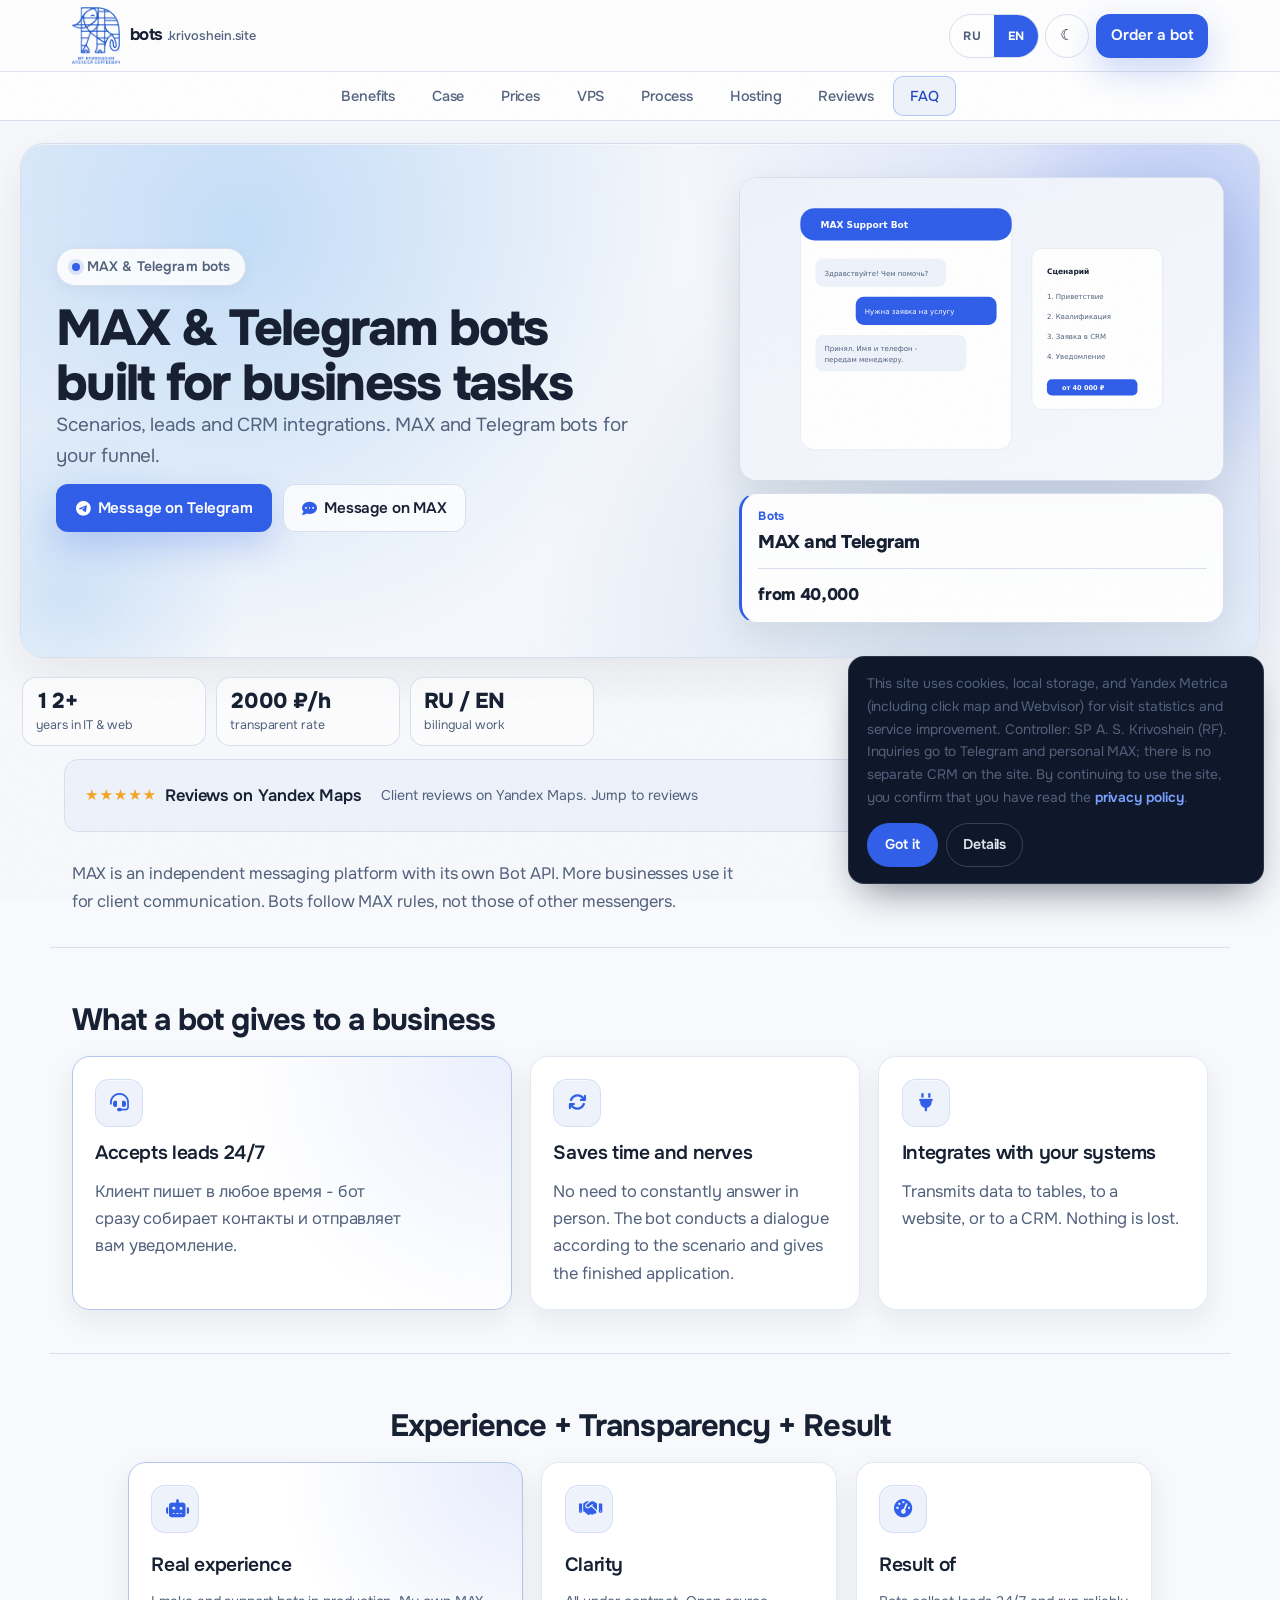
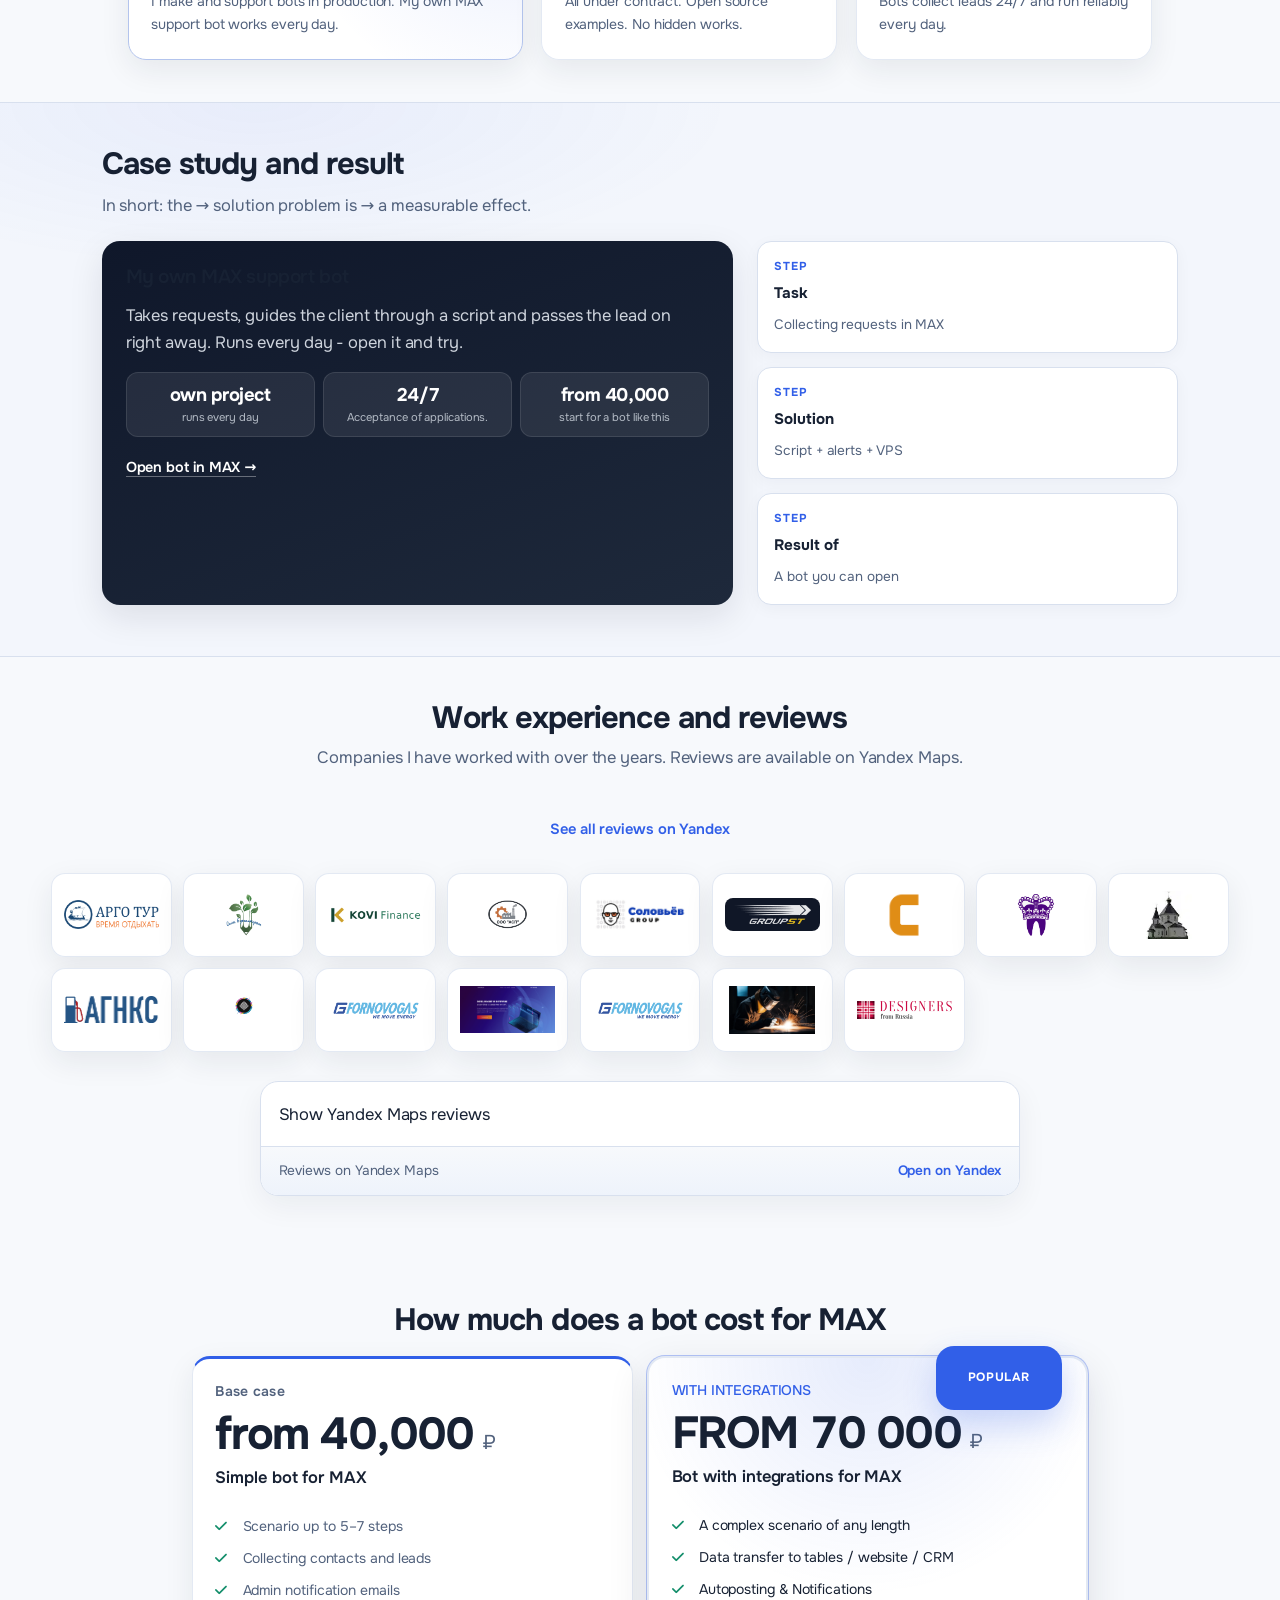
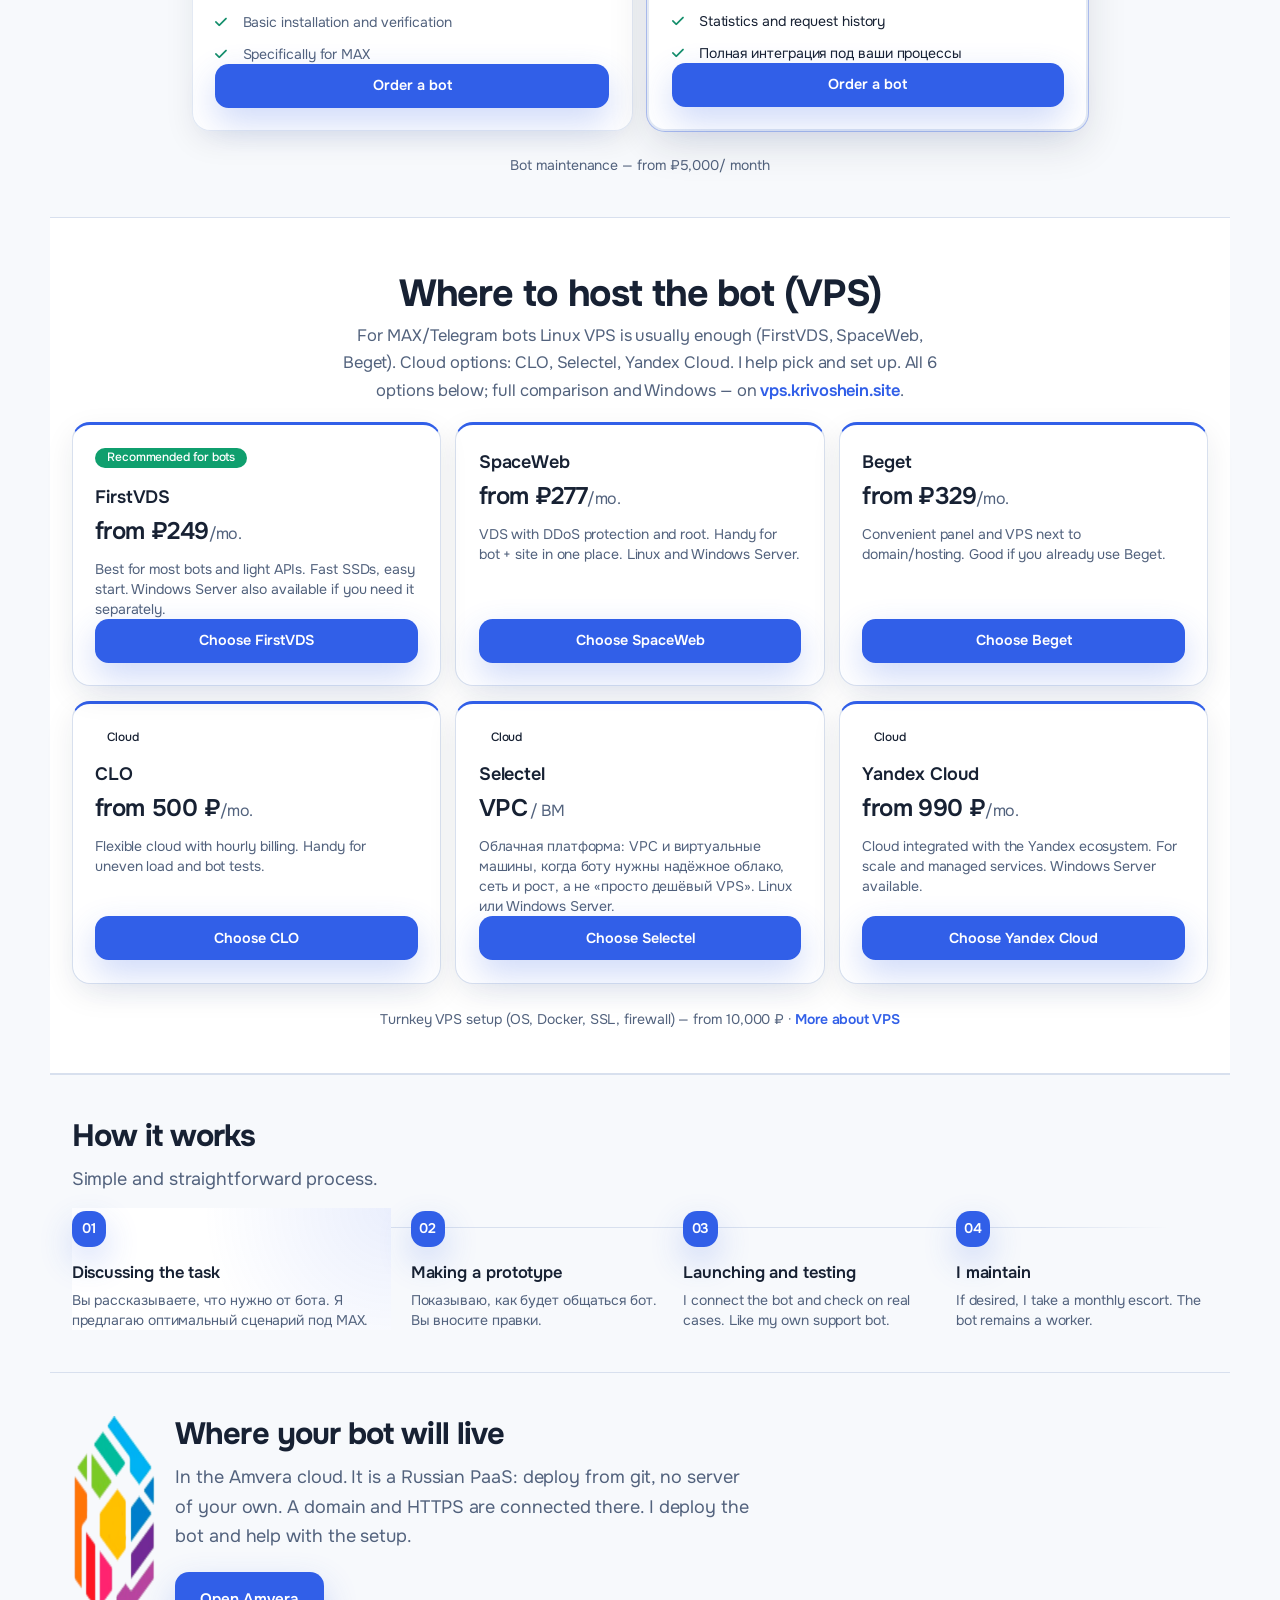
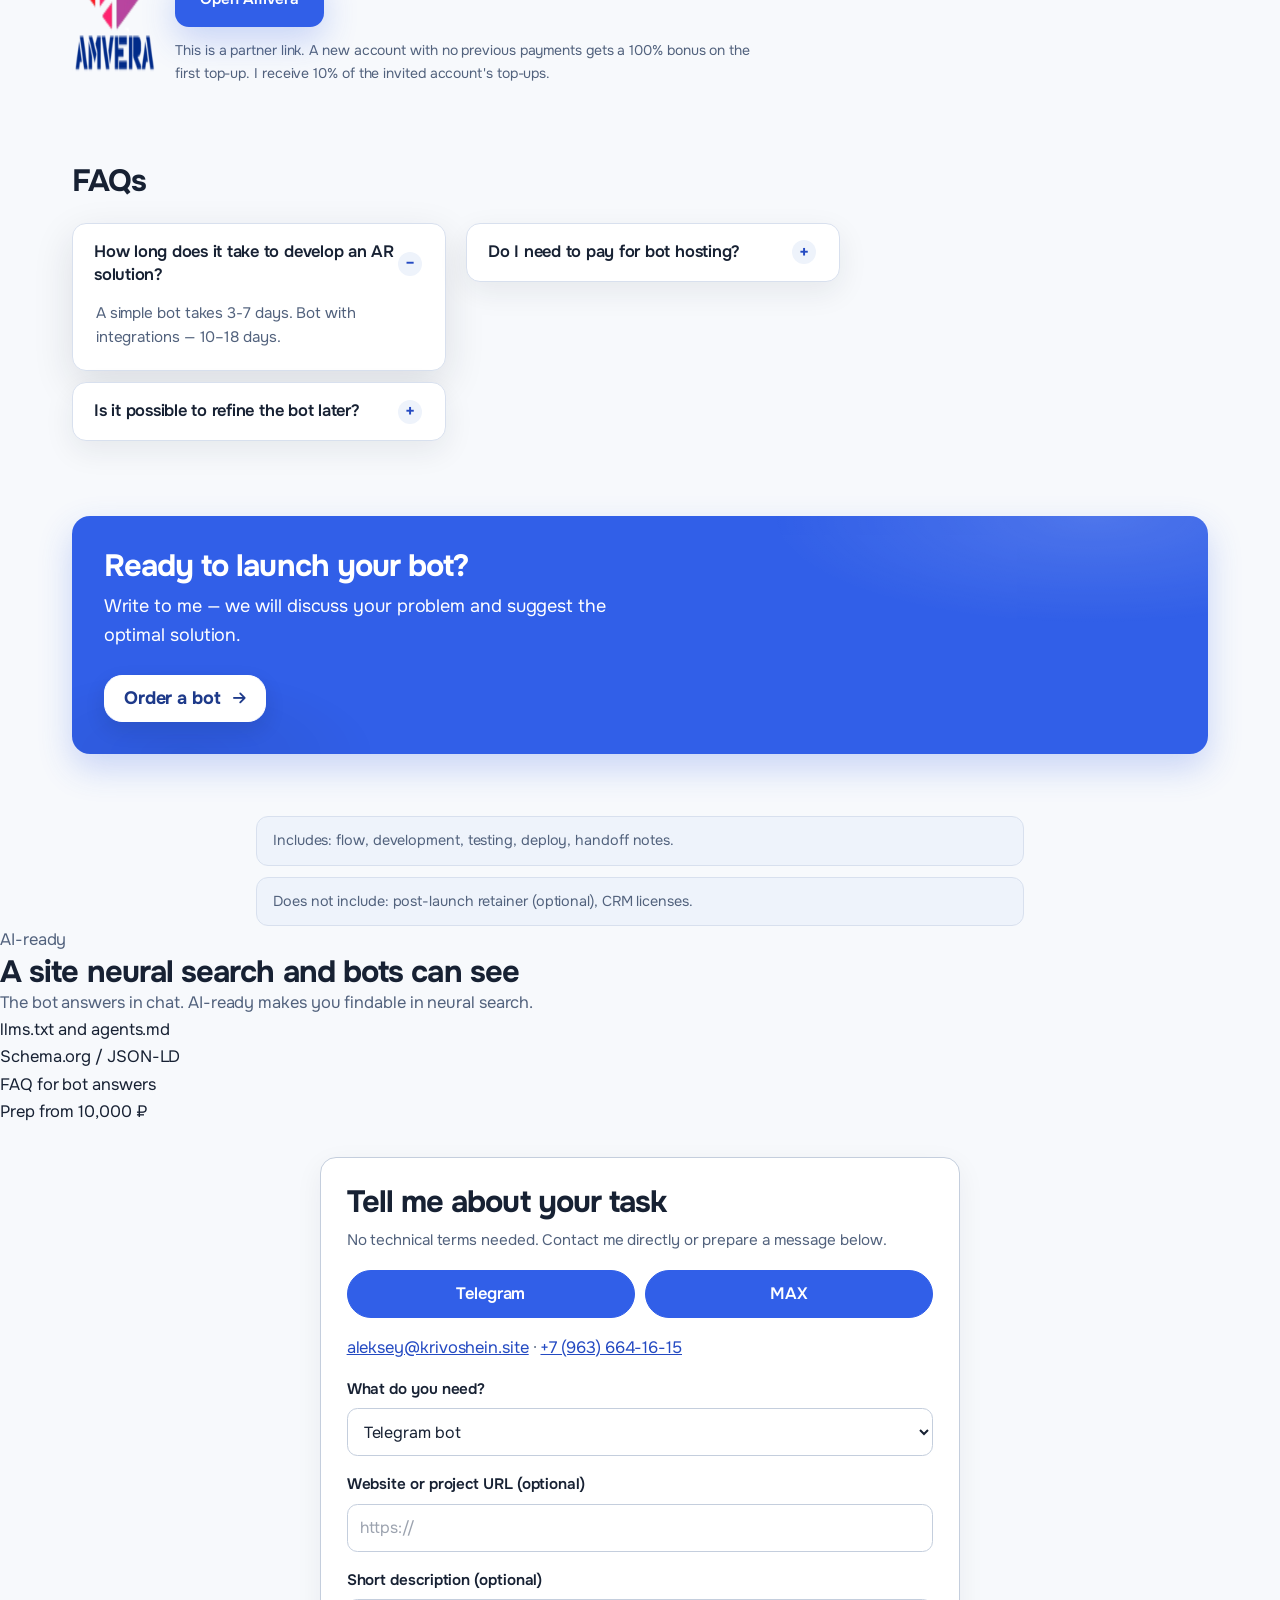
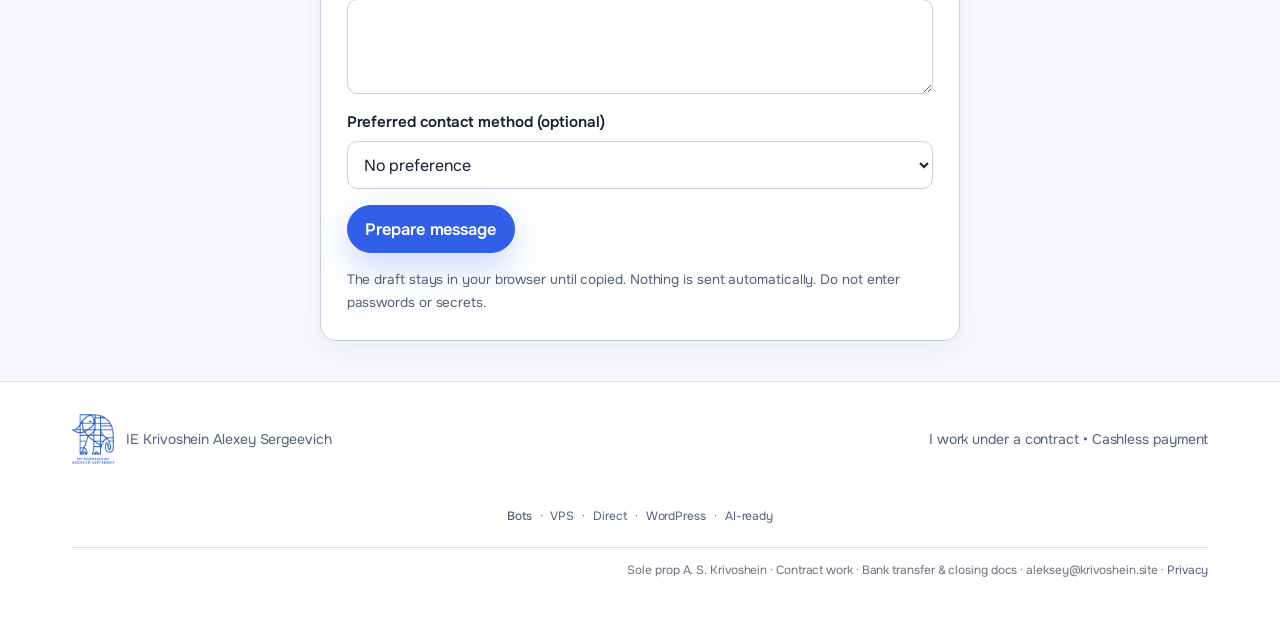
==== commit 22122155: "fix: reconcile published landing and CRO" ====
--- a/index.html
+++ b/index.html
@@ -115,7 +115,7 @@
   <link rel="stylesheet" href="assets/premium.css">
   <link rel="stylesheet" href="assets/theme-i18n.css?v=20260805lift">
   <link rel="stylesheet" href="assets/krv-lift.css?v=20260825aiready">
-<link rel="stylesheet" href="assets/krv-bundle.css?v=20260825reviews2">
+<link rel="stylesheet" href="assets/krv-bundle.css?v=20261113tap1">
 <!-- Structured Data / JSON-LD -->
   <script type="application/ld+json">
   {
@@ -452,7 +452,7 @@
           <i class="fa-solid fa-headset"></i>
         </div>
         <h3 class="font-semibold text-xl">Принимает заявки 24/7</h3>
-        <p class="mt-3 text-slate-600">Клиент пишет в любое время - бот сразу собирает контакты и отправляет тебе уведомление.</p>
+        <p class="mt-3 text-slate-600">Клиент пишет в любое время - бот сразу собирает контакты и отправляет вам уведомление.</p>
       </div>
       
       <div class="krv-reveal bg-white p-6 md:p-7 rounded-3xl border border-slate-200 hover:shadow-sm transition-all" data-reveal-delay="2">
@@ -557,9 +557,6 @@
       <a class="krv-client" href="https://acasp.ru/" target="_blank" rel="noopener noreferrer nofollow" title="АСП">
         <div class="krv-client__logo"><img src="assets/proof/asp.png" alt="АСП" loading="lazy" decoding="async" width="120" height="48"></div>
       </a>
-      <a class="krv-client" href="https://tleader.ru/" target="_blank" rel="noopener noreferrer nofollow" title="Технолидер">
-        <div class="krv-client__logo"><img src="assets/proof/full-logo.png" alt="Технолидер" loading="lazy" decoding="async" width="120" height="48"></div>
-      </a>
       <a class="krv-client" href="https://solovie.ru/" target="_blank" rel="noopener noreferrer nofollow" title="Соловьи.Ай.Ти">
         <div class="krv-client__logo"><img src="assets/proof/solov.png" alt="Соловьи.Ай.Ти" loading="lazy" decoding="async" width="120" height="48"></div>
       </a>
@@ -587,9 +584,6 @@
       <a class="krv-client" href="https://www.softcomlan.com/" target="_blank" rel="noopener noreferrer nofollow" title="Softcomlan">
         <div class="krv-client__logo"><img src="assets/proof/screenshot_20251014.png" alt="Softcomlan" loading="lazy" decoding="async" width="120" height="48"></div>
       </a>
-      <a class="krv-client" href="https://accp-cniitmash.ru/" target="_blank" rel="noopener noreferrer nofollow" title="НАКС ЦНИИТМАШ">
-        <div class="krv-client__logo"><img src="assets/proof/lodi-lodi.svg" alt="НАКС ЦНИИТМАШ" loading="lazy" decoding="async" width="120" height="48"></div>
-      </a>
       <a class="krv-client" href="https://fornovogas.kz/" target="_blank" rel="noopener noreferrer nofollow" title="Форновогаз KZ">
         <div class="krv-client__logo"><img src="assets/proof/logo_fornovogas.png" alt="Форновогаз KZ" loading="lazy" decoding="async" width="120" height="48"></div>
       </a>
@@ -598,9 +592,6 @@
       </a>
       <a class="krv-client" href="https://designersfromrussia.ru/" target="_blank" rel="noopener noreferrer nofollow" title="Designers from Russia">
         <div class="krv-client__logo"><img src="assets/proof/new_dfr_logo_to_site.png" alt="Designers from Russia" loading="lazy" decoding="async" width="120" height="48"></div>
-      </a>
-      <a class="krv-client" href="https://accniitmash.ru/" target="_blank" rel="noopener noreferrer nofollow" title="Аттестационный центр ЦНИИТМАШ">
-        <div class="krv-client__logo"><img src="assets/proof/logo.gif" alt="Аттестационный центр ЦНИИТМАШ" loading="lazy" decoding="async" width="120" height="48"></div>
       </a>
     </div>
 
@@ -671,7 +662,7 @@
           <li class="flex gap-x-3"><i class="fa-solid fa-check text-emerald-500 mt-1"></i> Передача данных в таблицы / сайт / CRM</li>
           <li class="flex gap-x-3"><i class="fa-solid fa-check text-emerald-500 mt-1"></i> Автопостинг и уведомления</li>
           <li class="flex gap-x-3"><i class="fa-solid fa-check text-emerald-500 mt-1"></i> Статистика и история обращений</li>
-          <li class="flex gap-x-3"><i class="fa-solid fa-check text-emerald-500 mt-1"></i> Полная интеграция под твои процессы</li>
+          <li class="flex gap-x-3"><i class="fa-solid fa-check text-emerald-500 mt-1"></i> Полная интеграция под ваши процессы</li>
         </ul>
         
         <a href="#brief" data-krv-package="integrations" data-krv-need="integration"
@@ -789,14 +780,14 @@
         <div class="w-9 h-9 bg-krv text-white rounded-2xl flex-shrink-0 flex items-center justify-center font-semibold text-sm">01</div>
         <div>
           <div class="font-semibold">Обсуждаем задачу</div>
-          <div class="text-sm text-slate-600 mt-1">Рассказываешь, что нужно от бота. Я предлагаю оптимальный сценарий под MAX.</div>
+          <div class="text-sm text-slate-600 mt-1">Вы рассказываете, что нужно от бота. Я предлагаю оптимальный сценарий под MAX.</div>
         </div>
       </div>
       <div class="flex gap-x-4">
         <div class="w-9 h-9 bg-krv text-white rounded-2xl flex-shrink-0 flex items-center justify-center font-semibold text-sm">02</div>
         <div>
           <div class="font-semibold">Делаю прототип</div>
-          <div class="text-sm text-slate-600 mt-1">Показываю, как будет общаться бот. Вносишь правки.</div>
+          <div class="text-sm text-slate-600 mt-1">Показываю, как будет общаться бот. Вы вносите правки.</div>
         </div>
       </div>
       <div class="flex gap-x-4">
--- a/assets/krv-bundle.css
+++ b/assets/krv-bundle.css
@@ -729,6 +729,14 @@
   padding: 0.4rem 0.75rem !important;
 }
 
+/* Touch targets: comfortable tap height on phones and tablets */
+@media (max-width: 820px) {
+  .krv-subnav a {
+    padding-top: 0.8rem !important;
+    padding-bottom: 0.8rem !important;
+  }
+}
+
 /* FAQ summary neat */
 .krv-faq summary {
   padding-right: 2.75rem !important;
@@ -1532,6 +1540,21 @@
   isolation: isolate;
 }
 
+/* display:flex on the shell and inline-flex on the load button
+   beat the UA [hidden] { display:none }. Force hidden to win. */
+.krv-yandex-reviews [hidden],
+.krv-yandex-reviews.is-open > .krv-reviews-load {
+  display: none !important;
+}
+
+.krv-yandex-reviews .krv-reviews-load {
+  display: flex;
+  width: calc(100% - 2.2rem);
+  max-width: 100%;
+  margin: 1.15rem auto;
+  box-sizing: border-box;
+}
+
 .krv-yandex-reviews__shell {
   position: relative;
   width: 100%;
@@ -1625,7 +1648,7 @@
   .krv-yandex-reviews {
     border-radius: 14px;
     max-width: 100%;
-    --yw-h: min(640px, 78dvh);
+    --yw-h: min(520px, calc(100dvh - 11rem));
   }
   .krv-yandex-reviews__shell {
     min-height: 480px;
@@ -1716,6 +1739,14 @@
   min-height: 84px;
   padding: 0.85rem 0.7rem;
   gap: 0;
+}
+
+/* White lockups that vanish on #fff cards */
+.krv-client img[alt="GroupST"] {
+  background: #0f172a;
+  border-radius: 8px;
+  padding: 0.4rem 0.55rem;
+  box-sizing: border-box;
 }
 
 
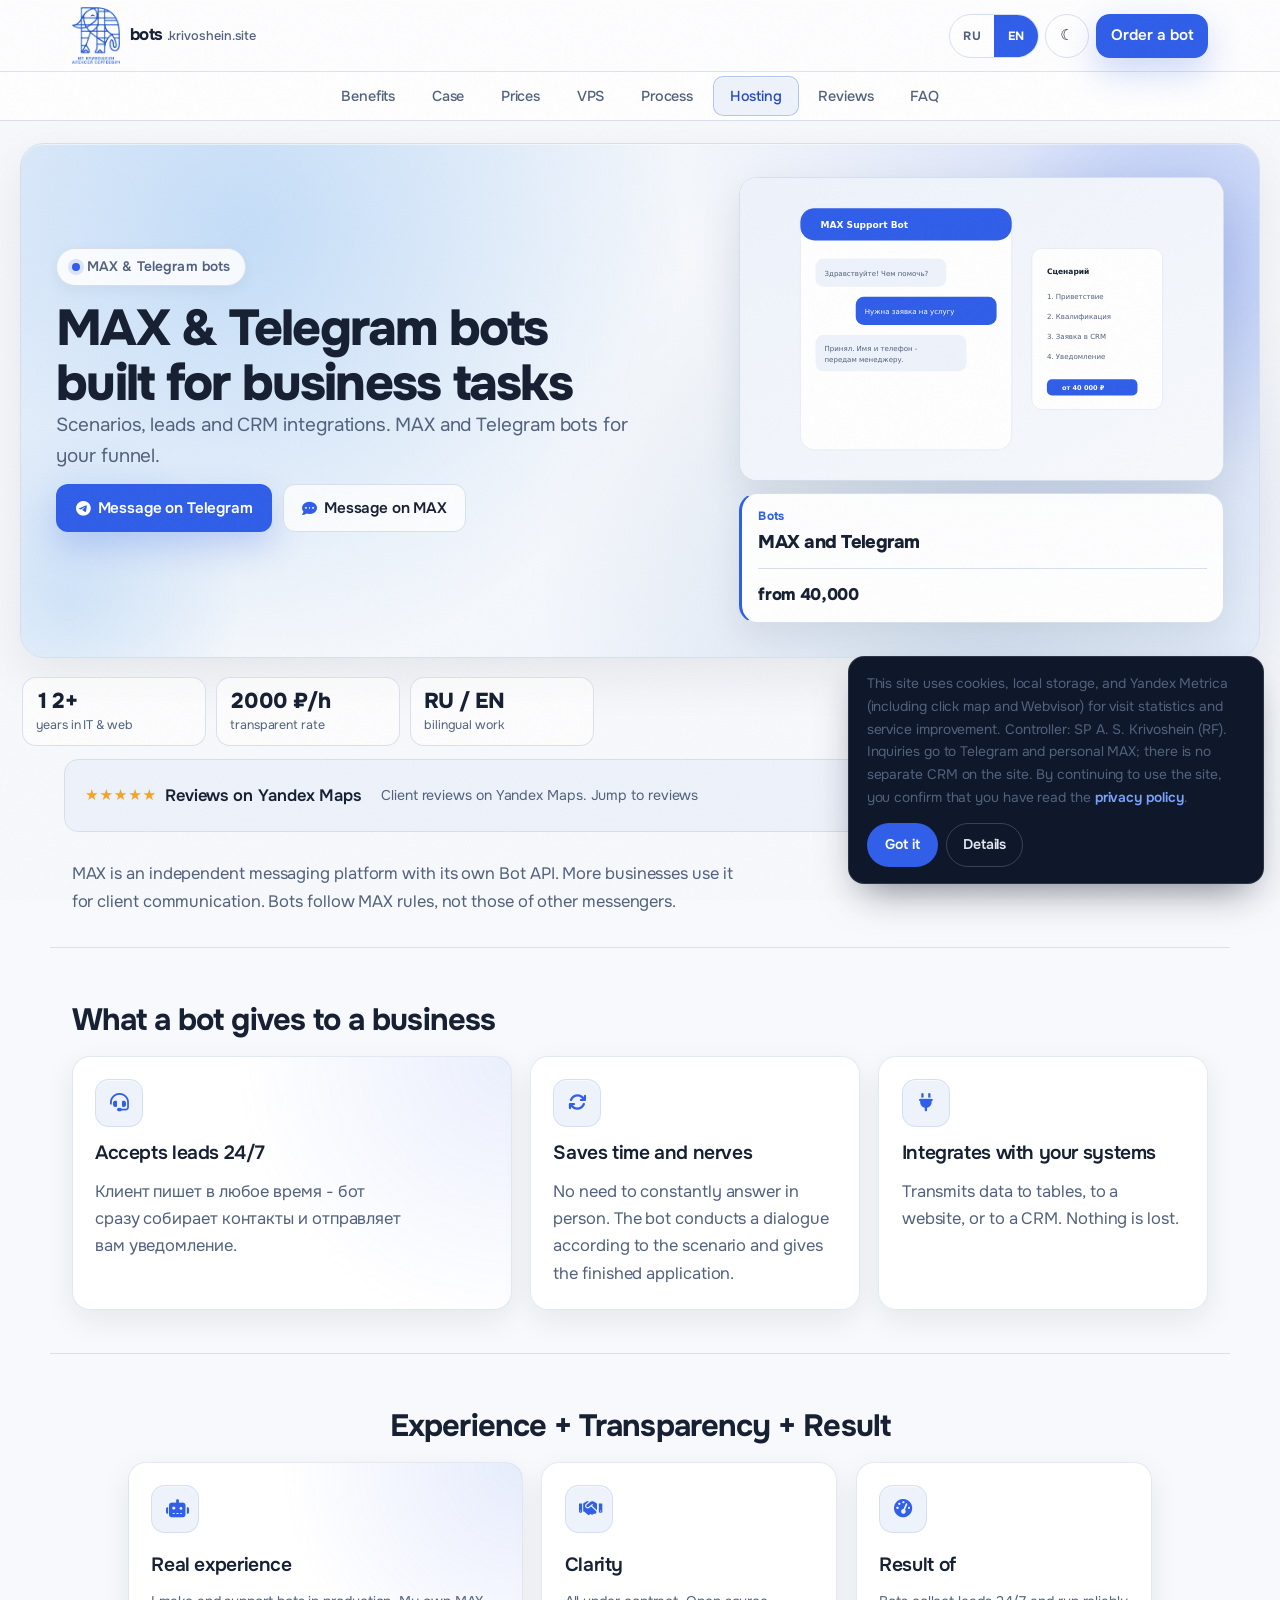
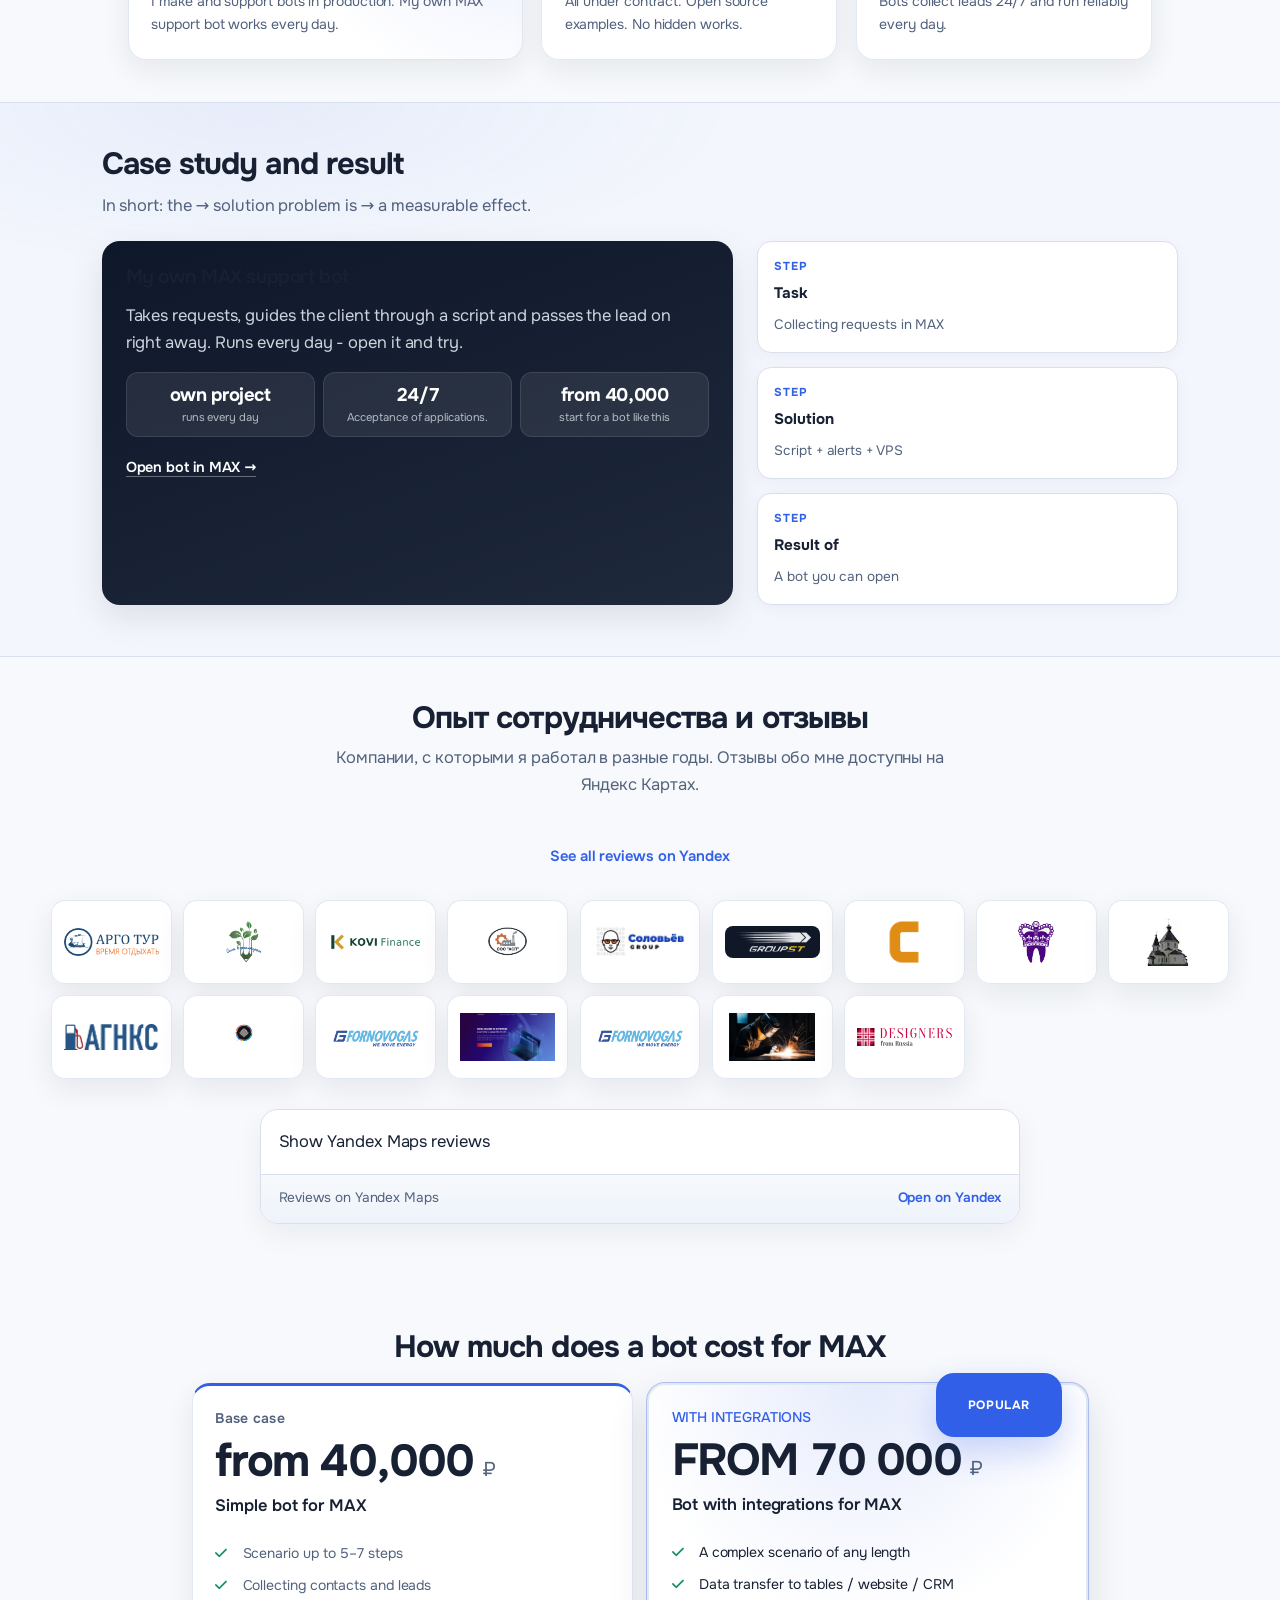
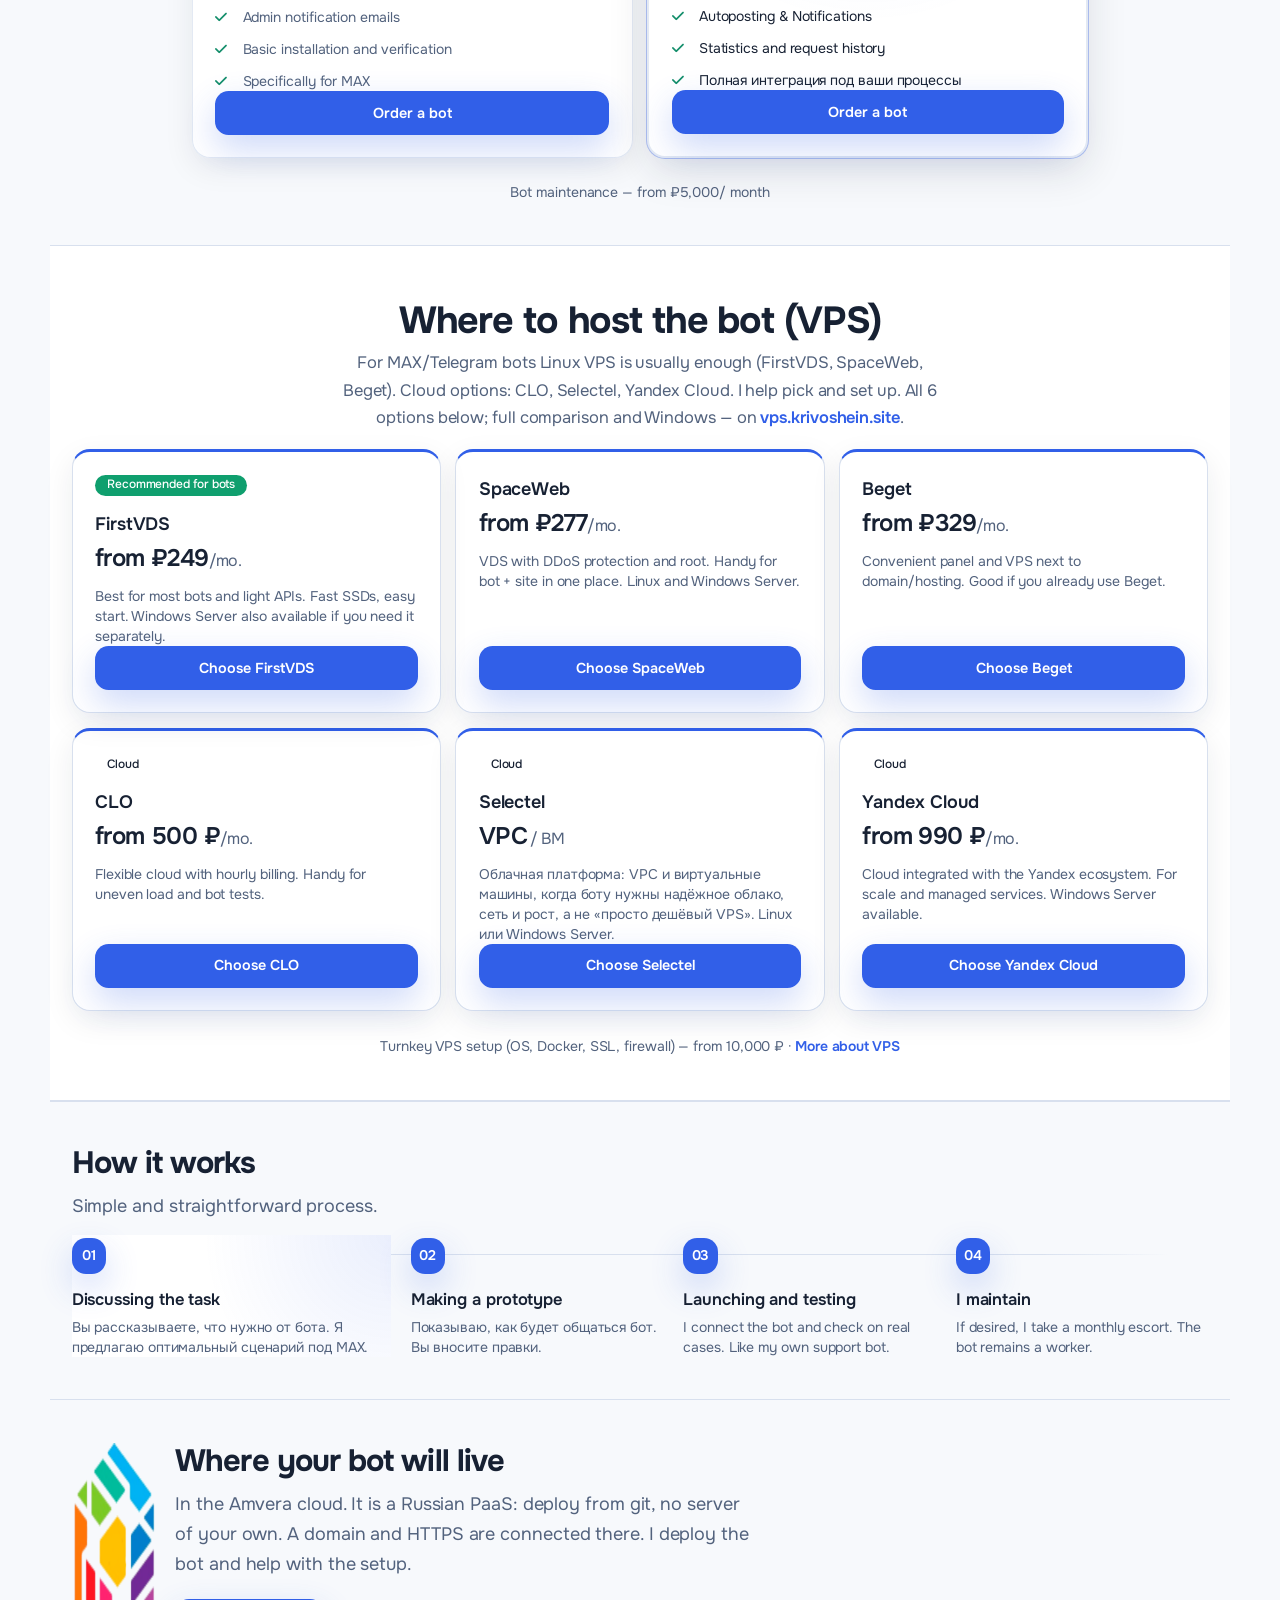
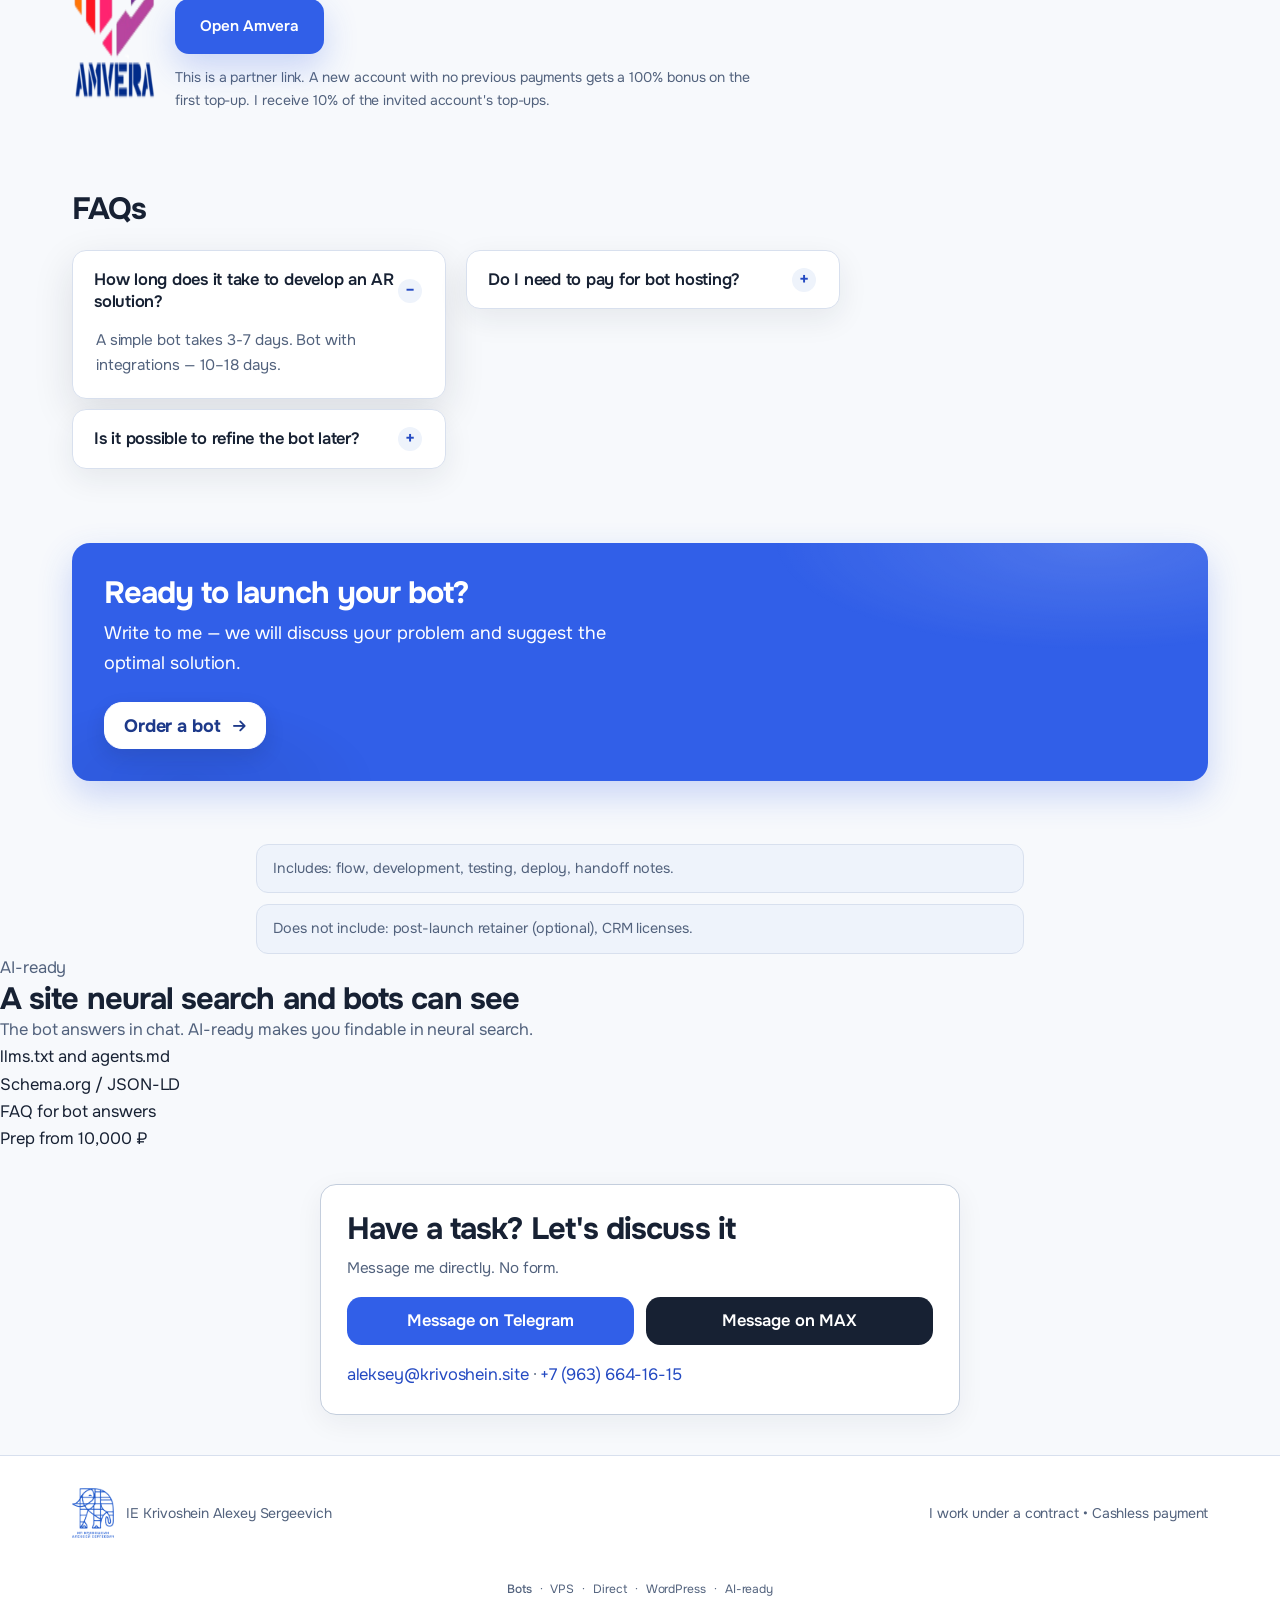
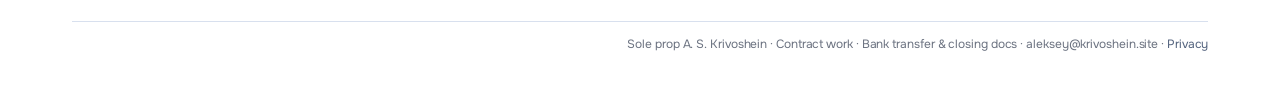
==== commit 60e3571c: "fix: replace the brief with Telegram and MAX dialogs The page opens a personal chat. Telegram carrie" ====
--- a/index.html
+++ b/index.html
@@ -328,7 +328,7 @@
   ]
 }
   </script>
-  <link rel="stylesheet" href="assets/contact-brief.css?v=20261114">
+  <link rel="stylesheet" href="assets/contact-talk.css?v=20261115">
 </head>
 <body class="has-mobile-cta art-lb" data-product="bots">
   <a class="skip-link" href="#main">К содержанию</a>
@@ -381,7 +381,7 @@
         <h1 class="drslon-hero__title">Боты MAX и Telegram<br>под задачи бизнеса</h1>
         <p class="drslon-hero__lead">Сценарии, заявки и интеграции с CRM. Боты MAX и Telegram под вашу воронку.</p>
         <div class="drslon-hero__cta">
-          <a class="drslon-hero__btn drslon-hero__btn--primary" href="https://t.me/DrSlon" target="_blank" rel="noopener noreferrer">
+          <a data-krv-telegram class="drslon-hero__btn drslon-hero__btn--primary" href="https://t.me/DrSlon?text=%D0%97%D0%B4%D1%80%D0%B0%D0%B2%D1%81%D1%82%D0%B2%D1%83%D0%B9%D1%82%D0%B5%21%20%D0%A5%D0%BE%D1%87%D1%83%20%D0%BE%D0%B1%D1%81%D1%83%D0%B4%D0%B8%D1%82%D1%8C%20%D0%B7%D0%B0%D0%B4%D0%B0%D1%87%D1%83.%0A%D0%A3%D1%81%D0%BB%D1%83%D0%B3%D0%B0%3A%20%D0%91%D0%BE%D1%82%D1%8B%20%D0%B8%20%D0%B0%D0%B2%D1%82%D0%BE%D0%BC%D0%B0%D1%82%D0%B8%D0%B7%D0%B0%D1%86%D0%B8%D1%8F" target="_blank" rel="noopener noreferrer">
             <i class="fa-brands fa-telegram" aria-hidden="true"></i>
             Написать в Telegram
           </a>
@@ -877,26 +877,16 @@
     </div>
   </section>
 
-<section class="krv-qual-section" id="brief" aria-label="Короткий бриф">
-    <div id="krv-qual" class="krv-qual" data-krv-brief data-service="bots">
-      <h2 data-krv-text="title">Коротко расскажите о задаче</h2>
-      <p class="krv-qual__lead" data-krv-text="lead">Можно без технических терминов. Напишите сразу или подготовьте текст ниже.</p>
-      <div class="krv-brief-channels">
-        <a class="krv-brief-channel" href="https://t.me/DrSlon" target="_blank" rel="noopener noreferrer">Telegram</a>
-        <a class="krv-brief-channel" href="https://krivoshein.site/max" target="_blank" rel="noopener noreferrer">MAX</a>
-      </div>
-      <p><a href="mailto:aleksey@krivoshein.site">aleksey@krivoshein.site</a> · <a href="tel:+79636641615">+7 (963) 664-16-15</a></p>
-      <label for="krv-qual-need" data-krv-text="need">Что требуется?</label>
-      <select id="krv-qual-need">
-            <option value="Простой бот-заявка">Простой бот-заявка</option>
-            <option value="С интеграциями">С интеграциями</option>
-            <option value="Автоматизация процессов">Автоматизация процессов</option>
-      </select>
-      <label for="krv-qual-note" data-krv-text="note">Краткое описание (необязательно)</label>
-      <textarea id="krv-qual-note" class="ym-disable-keys" rows="3" maxlength="2000" autocomplete="off"></textarea>
-      <div class="krv-qual__actions"></div>
-      <noscript><p>Подготовка текста требует JavaScript. Напишите напрямую удобным способом выше.</p></noscript>
-      <p class="krv-brief-privacy" data-krv-text="privacy">Текст остаётся в браузере до копирования. Ничего не отправляется автоматически. Не указывайте пароли и секреты.</p>
+  <section class="krv-qual-section" id="brief" aria-label="Связь">
+    <div id="krv-qual" class="krv-qual" data-krv-talk data-service="bots">
+      <h2>Есть задача? Давайте обсудим</h2>
+      <p class="krv-qual__lead">Напишите в личный диалог. Анкета не нужна.</p>
+      <div class="krv-talk__actions">
+        <a class="krv-talk__btn" data-krv-telegram href="https://t.me/DrSlon?text=%D0%97%D0%B4%D1%80%D0%B0%D0%B2%D1%81%D1%82%D0%B2%D1%83%D0%B9%D1%82%D0%B5%21%20%D0%A5%D0%BE%D1%87%D1%83%20%D0%BE%D0%B1%D1%81%D1%83%D0%B4%D0%B8%D1%82%D1%8C%20%D0%B7%D0%B0%D0%B4%D0%B0%D1%87%D1%83.%0A%D0%A3%D1%81%D0%BB%D1%83%D0%B3%D0%B0%3A%20%D0%91%D0%BE%D1%82%D1%8B%20%D0%B8%20%D0%B0%D0%B2%D1%82%D0%BE%D0%BC%D0%B0%D1%82%D0%B8%D0%B7%D0%B0%D1%86%D0%B8%D1%8F" target="_blank" rel="noopener noreferrer">Написать в Telegram</a>
+        <a class="krv-talk__btn krv-talk__btn--max" href="https://krivoshein.site/max" target="_blank" rel="noopener noreferrer">Написать в MAX</a>
+      </div>
+      <p class="krv-talk__note" data-krv-talk-note hidden></p>
+      <p class="krv-talk__alt"><a href="mailto:aleksey@krivoshein.site">aleksey@krivoshein.site</a> · <a href="tel:+79636641615">+7 (963) 664-16-15</a></p>
     </div>
   </section>
 
@@ -929,10 +919,9 @@
   </footer>
 
   <!-- MOBILE CTA BAR -->
-  <div class="mobile-cta-bar" role="region" aria-label="Быстрая заявка">
-    <a class="cta-secondary" href="https://t.me/DrSlon" target="_blank" rel="noopener noreferrer">Telegram</a>
-    <a class="cta-secondary" href="https://krivoshein.site/max" target="_blank" rel="noopener noreferrer">MAX</a>
-    <a class="cta-primary" href="#brief">Обсудить</a>
+    <div class="mobile-cta-bar" role="region" aria-label="Связь">
+    <a class="cta-primary" data-krv-telegram href="https://t.me/DrSlon?text=%D0%97%D0%B4%D1%80%D0%B0%D0%B2%D1%81%D1%82%D0%B2%D1%83%D0%B9%D1%82%D0%B5%21%20%D0%A5%D0%BE%D1%87%D1%83%20%D0%BE%D0%B1%D1%81%D1%83%D0%B4%D0%B8%D1%82%D1%8C%20%D0%B7%D0%B0%D0%B4%D0%B0%D1%87%D1%83.%0A%D0%A3%D1%81%D0%BB%D1%83%D0%B3%D0%B0%3A%20%D0%91%D0%BE%D1%82%D1%8B%20%D0%B8%20%D0%B0%D0%B2%D1%82%D0%BE%D0%BC%D0%B0%D1%82%D0%B8%D0%B7%D0%B0%D1%86%D0%B8%D1%8F" target="_blank" rel="noopener noreferrer">Написать в Telegram</a>
+    <a class="cta-primary" href="https://krivoshein.site/max" target="_blank" rel="noopener noreferrer">Написать в MAX</a>
   </div>
 
   
@@ -981,6 +970,6 @@
   })();
   </script>
   <script src="assets/krv-motion.js?v=20260805c" defer></script>
-  <script src="assets/contact-brief.js?v=20261114" defer></script>
+  <script src="assets/contact-talk.js?v=20261115" defer></script>
 </body>
 </html>
--- a/assets/contact-talk.css
+++ b/assets/contact-talk.css
@@ -0,0 +1,69 @@
+/* Direct contact block. Same card as the previous contact area, without a form. */
+[data-krv-talk] {
+  --talk-text: #172133;
+  --talk-muted: #52627d;
+  --talk-line: #c4cedd;
+  --talk-bg: #fff;
+  --talk-link: #244ac2;
+  color: var(--talk-text);
+  background: var(--talk-bg);
+  max-width: 40rem;
+  margin-inline: auto;
+  padding: clamp(1rem, 3vw, 1.6rem);
+  border: 1px solid var(--talk-line);
+  border-radius: 1rem;
+  overflow-wrap: anywhere;
+  scroll-margin-top: 8rem;
+}
+html[data-theme="dark"] [data-krv-talk] {
+  --talk-text: #e8eefc;
+  --talk-muted: #b7c5dc;
+  --talk-line: #52627d;
+  --talk-bg: #121a2b;
+  --talk-link: #a6c0ff;
+}
+#brief { scroll-margin-top: 8rem; }
+[data-krv-talk] h2 {
+  color: var(--talk-text);
+  margin: 0 0 .6rem;
+  font-size: 1.5rem;
+  line-height: 1.25;
+}
+[data-krv-talk] p { color: var(--talk-muted); line-height: 1.6; margin: 0; }
+[data-krv-talk] .krv-talk__actions {
+  display: flex;
+  flex-wrap: wrap;
+  gap: .75rem;
+  margin: 1rem 0;
+}
+[data-krv-talk] .krv-talk__btn {
+  flex: 1 1 14rem;
+  display: inline-flex;
+  align-items: center;
+  justify-content: center;
+  min-height: 48px;
+  padding: .8rem 1rem;
+  border-radius: .9rem;
+  background: #315fe8;
+  color: #fff;
+  font-weight: 600;
+  line-height: 1.3;
+  text-align: center;
+  text-decoration: none;
+}
+[data-krv-talk] .krv-talk__btn--max { background: #172133; }
+[data-krv-talk] .krv-talk__btn:hover { background: #244ac2; color: #fff; }
+[data-krv-talk] .krv-talk__btn--max:hover { background: #243049; color: #fff; }
+html[data-theme="dark"] [data-krv-talk] .krv-talk__btn--max { background: #243049; }
+[data-krv-talk] .krv-talk__note { margin-top: .25rem; }
+[data-krv-talk] .krv-talk__alt { margin-top: .85rem; }
+[data-krv-talk] .krv-talk__alt a { color: var(--talk-link); }
+[data-krv-talk] a[href^="tel:"] { white-space: nowrap; }
+[data-krv-talk] :is(a, h2):focus-visible {
+  outline: 2px solid #315fe8;
+  outline-offset: 3px;
+}
+[data-krv-talk] [hidden] { display: none !important; }
+@media (max-width: 640px) {
+  [data-krv-talk] .krv-talk__btn { flex-basis: 100%; }
+}
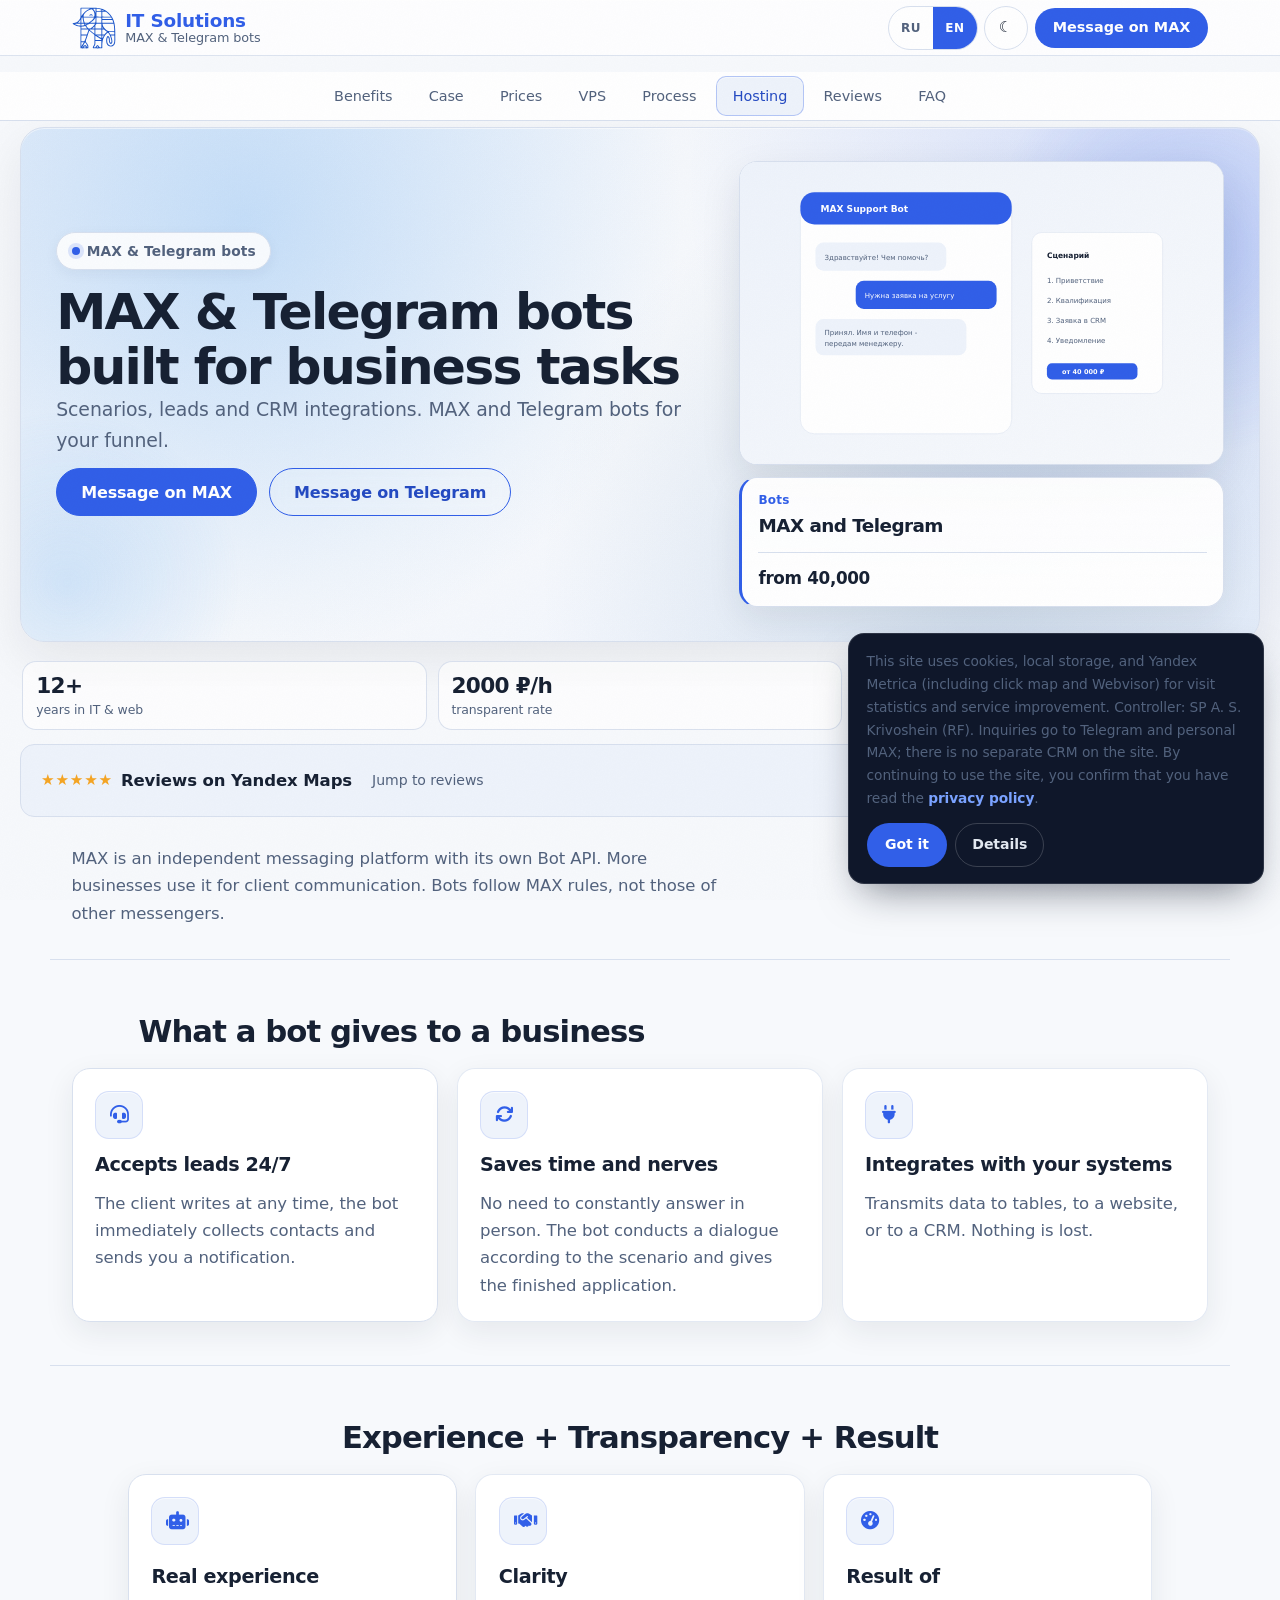
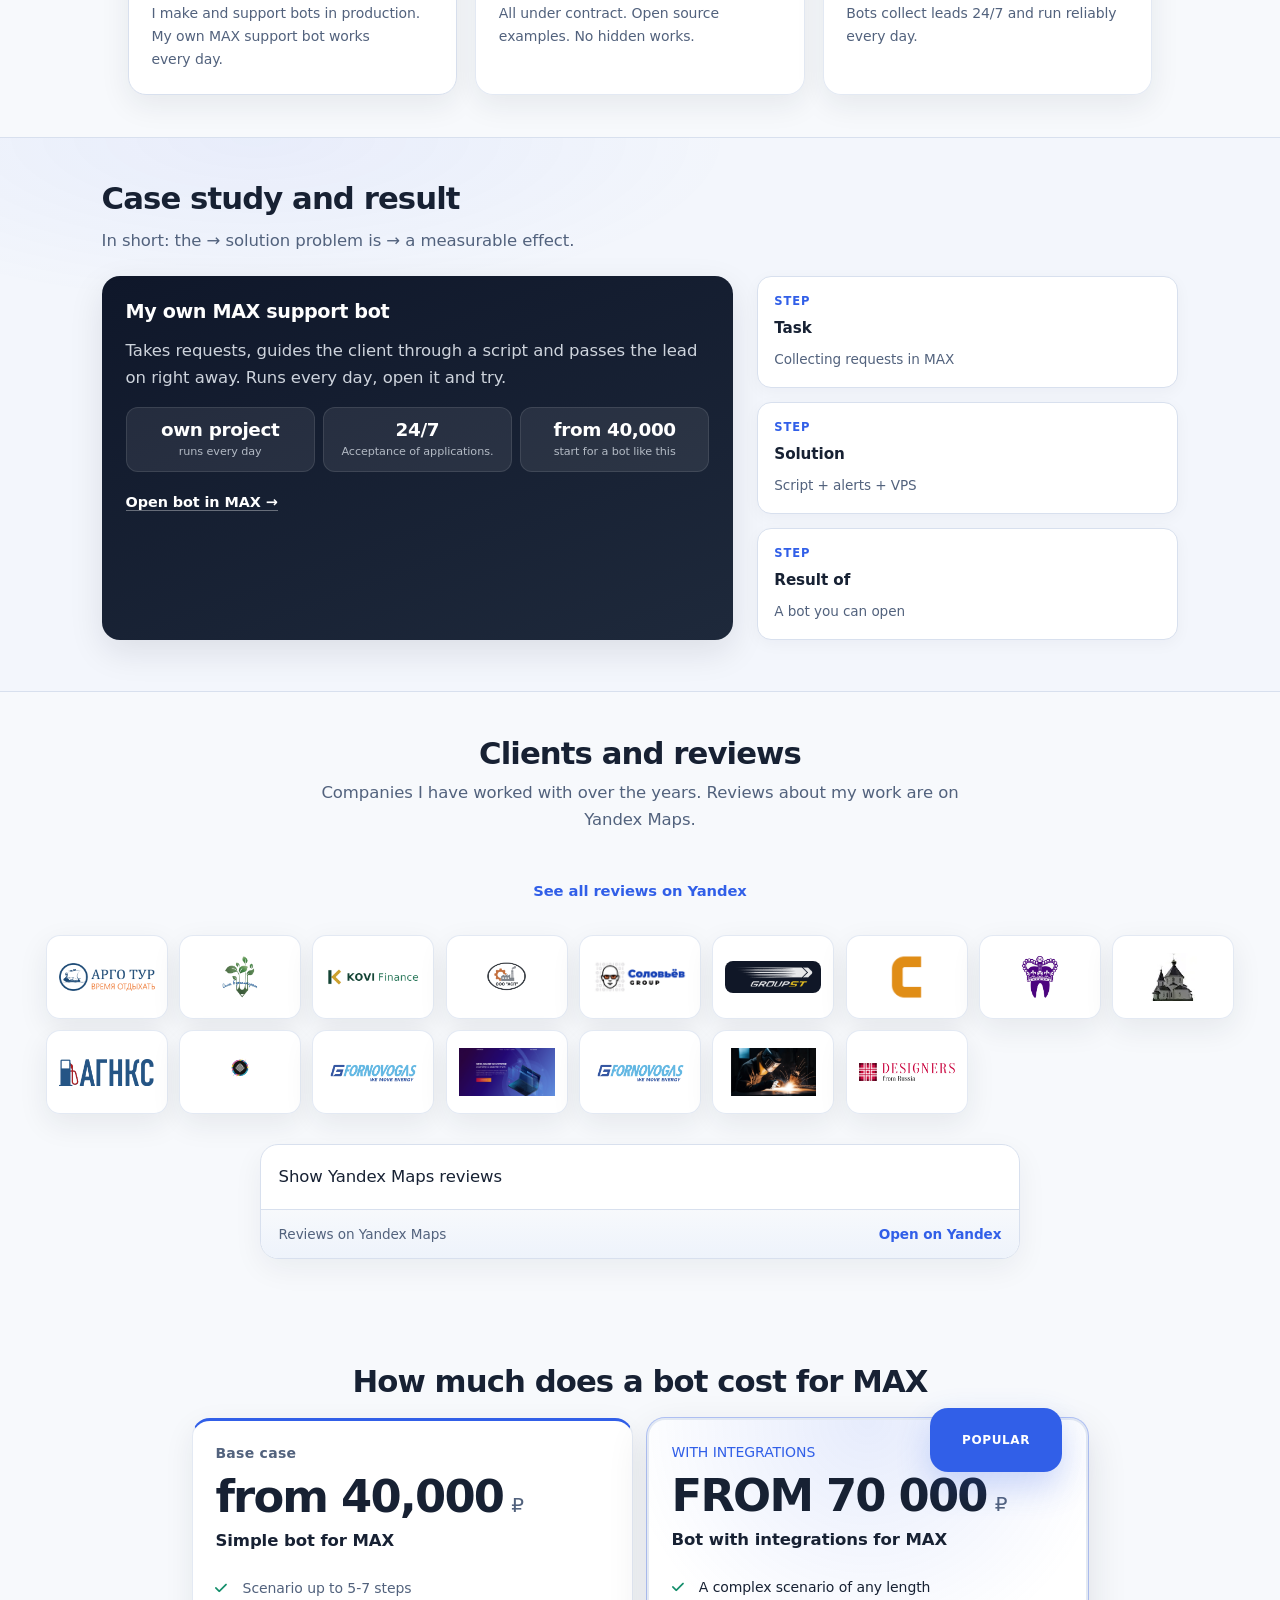
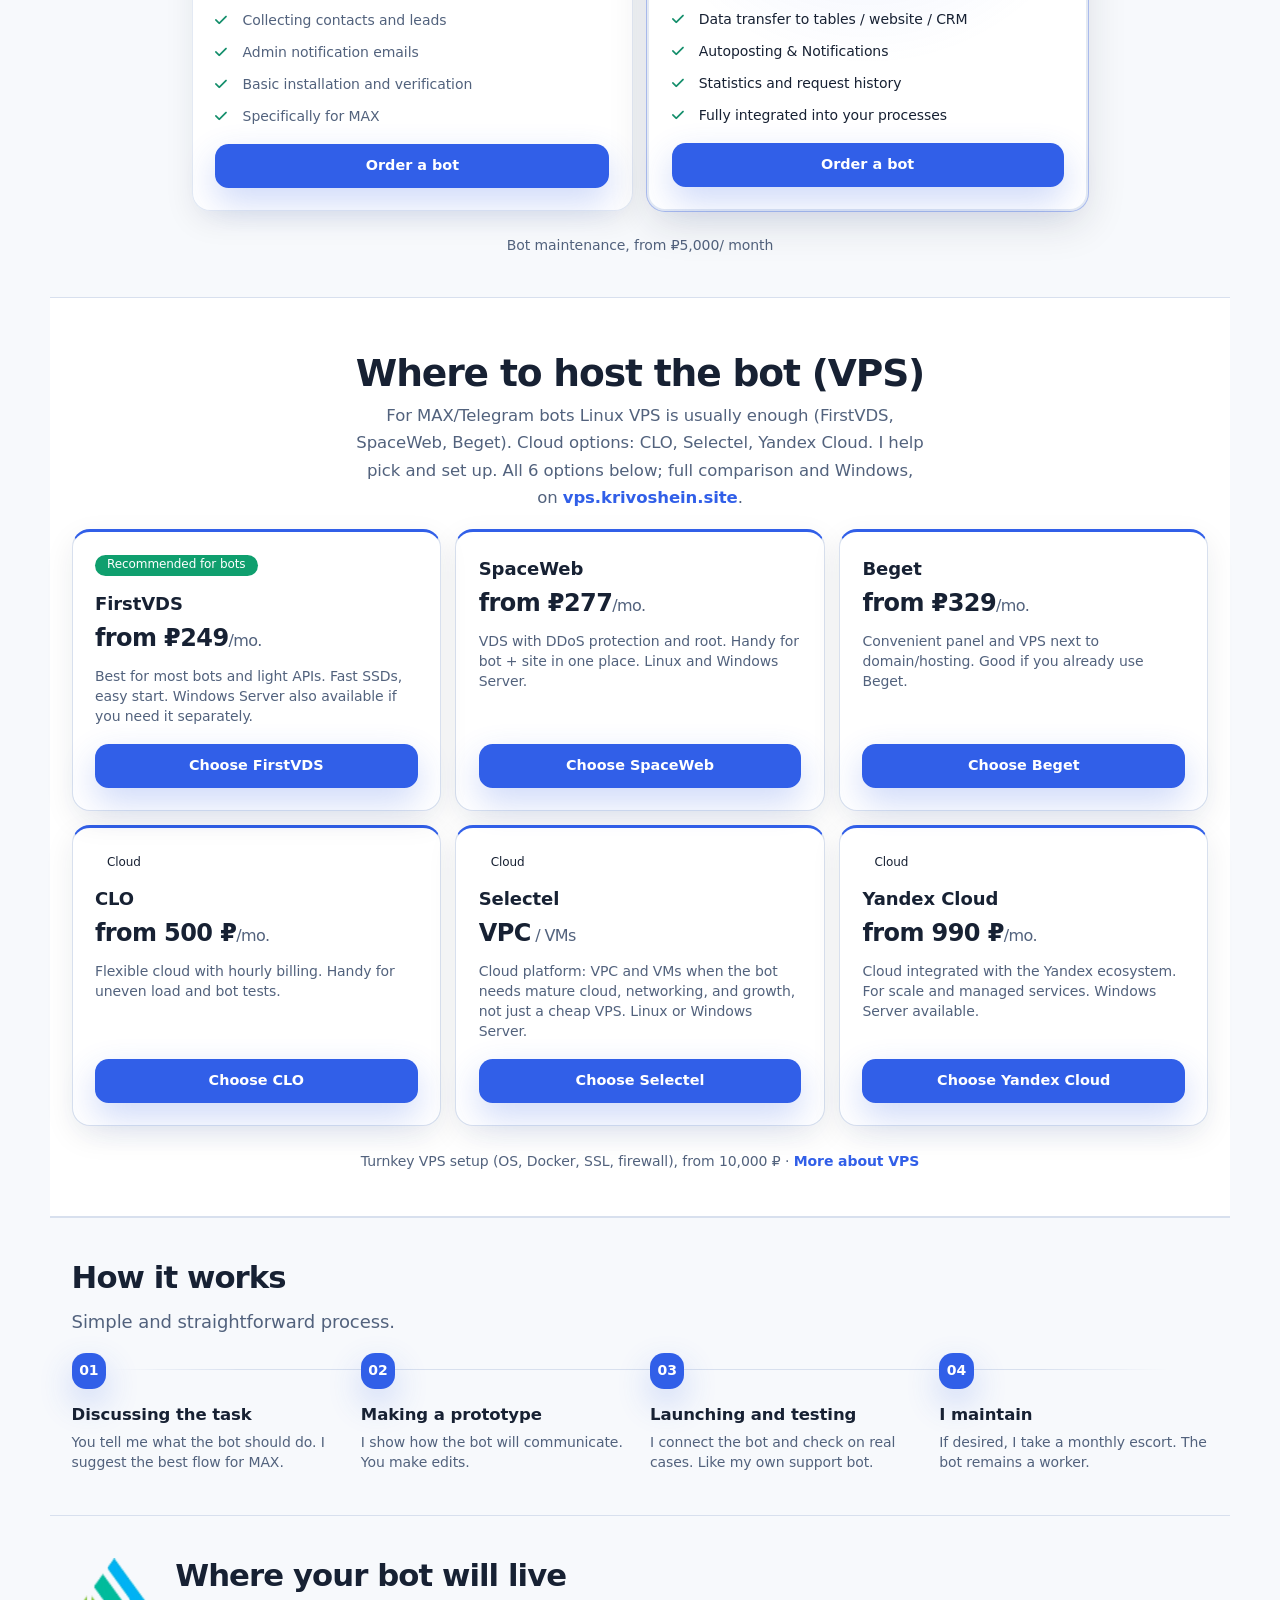
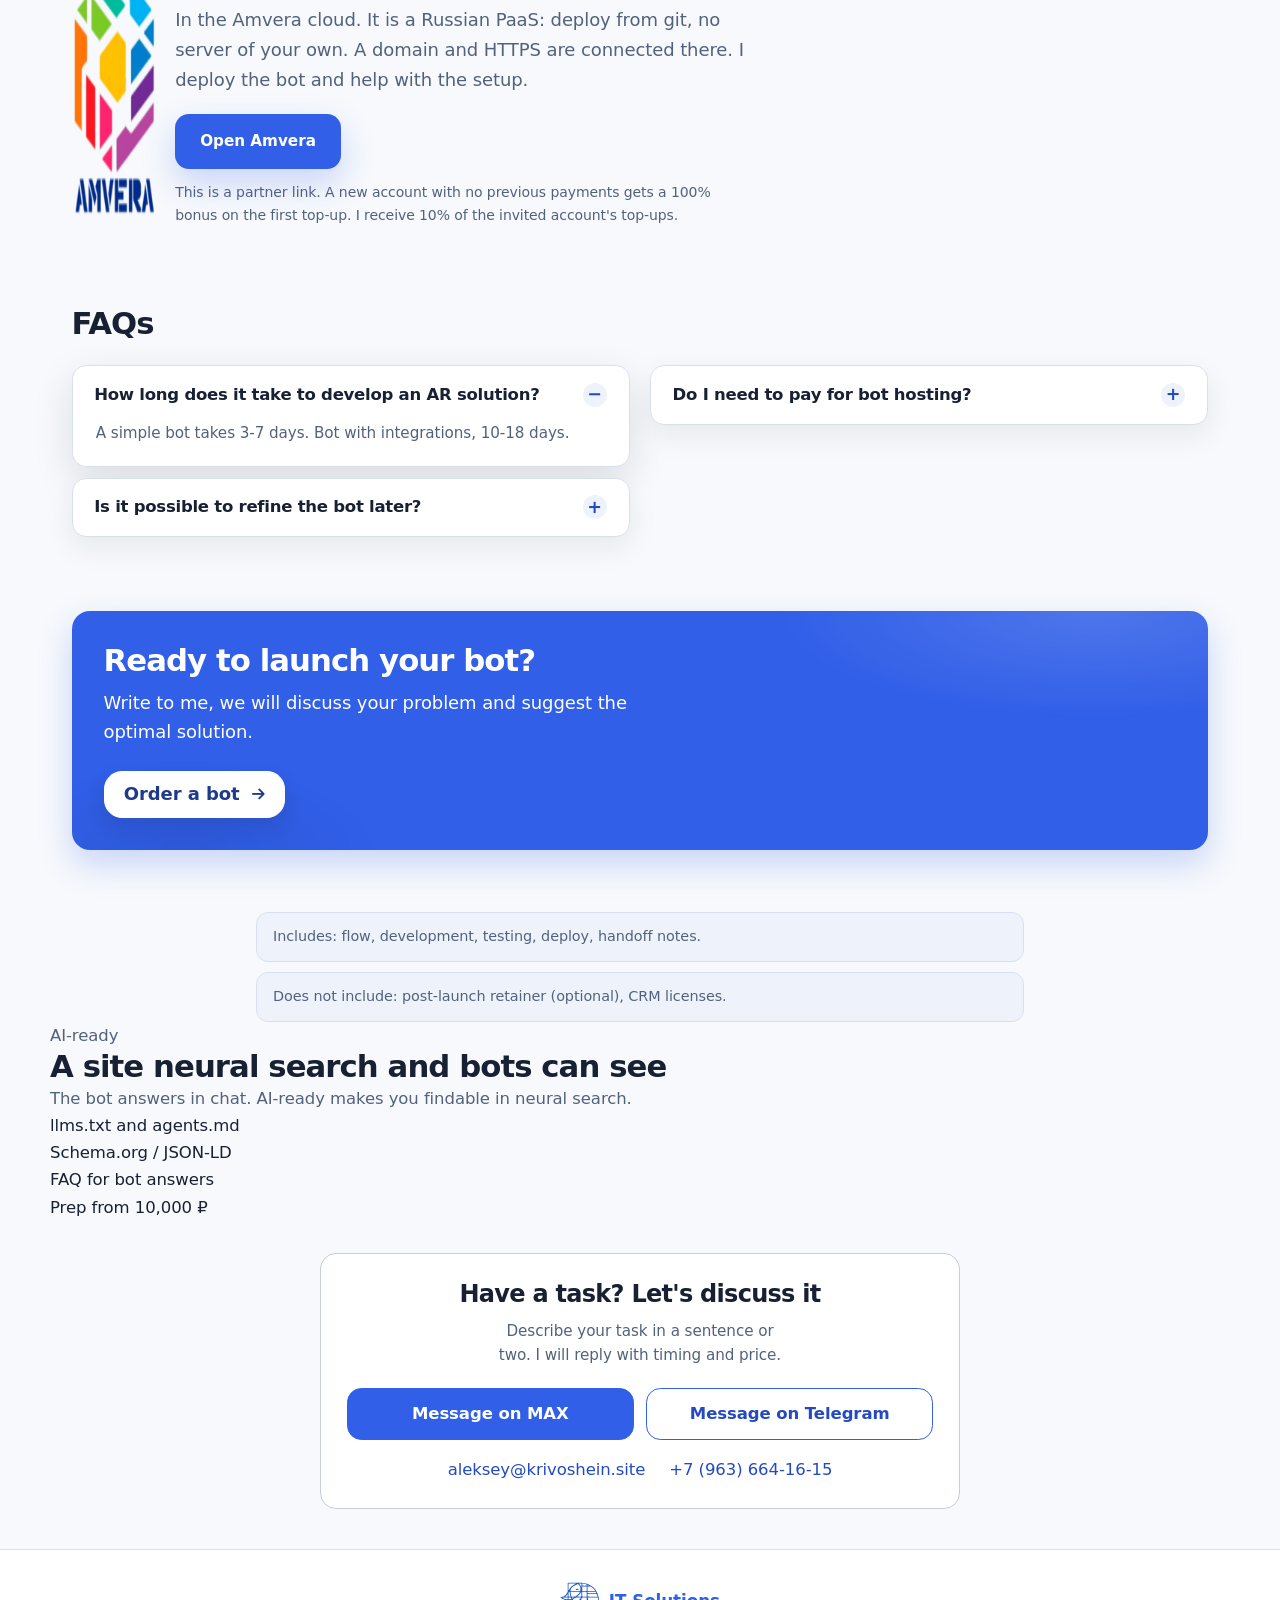
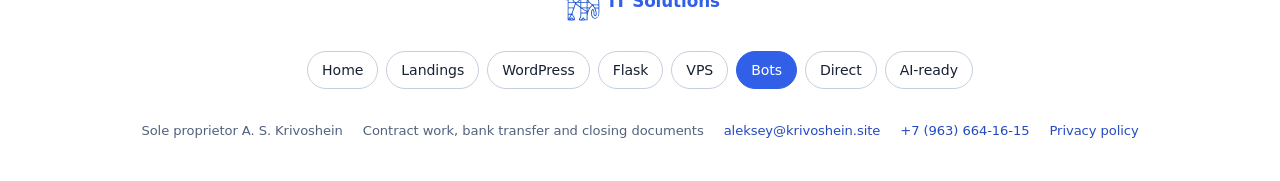
==== commit 8c967de3: "feat: unify with krivoshein.site ecosystem (header, CTA, contact block, footer, even grids, no dashe" ====
--- a/index.html
+++ b/index.html
@@ -69,7 +69,7 @@
 
   <meta name="format-detection" content="telephone=no">
   <meta name="description" content="Чат-боты для MAX и Telegram под ключ: заявки 24/7, уведомления, интеграции с таблицами, сайтом и CRM. От 40 000 ₽.">
-  <title>Боты MAX и Telegram - от 40 000 ₽ | Кривошеин</title>
+  <title>Боты MAX и Telegram от 40 000 ₽ | Кривошеин</title>
   <link rel="canonical" href="https://bots.krivoshein.site/">
   <!-- AI discovery -->
   <link rel="describedby" href="https://bots.krivoshein.site/llms.txt" type="text/plain">
@@ -88,20 +88,20 @@
   <meta property="og:type" content="website">
   <meta property="og:locale" content="ru_RU">
   <meta property="og:site_name" content="MAX bots | Кривошеин">
-  <meta property="og:title" content="Боты MAX и Telegram - от 40 000 ₽">
-  <meta property="og:description" content="Разработка чат-ботов для MAX и Telegram под ключ. Простые боты от 40 000 ₽, с интеграциями - от 70 000 ₽.">
+  <meta property="og:title" content="Боты MAX и Telegram от 40 000 ₽">
+  <meta property="og:description" content="Разработка чат-ботов для MAX и Telegram под ключ. Простые боты от 40 000 ₽, с интеграциями от 70 000 ₽.">
   <meta property="og:url" content="https://bots.krivoshein.site/">
   <meta property="og:image" content="https://bots.krivoshein.site/og.jpg">
   <meta property="og:image:secure_url" content="https://bots.krivoshein.site/og.jpg">
   <meta property="og:image:type" content="image/jpeg">
   <meta property="og:image:width" content="1200">
   <meta property="og:image:height" content="630">
-  <meta property="og:image:alt" content="Боты для MAX - от 40 000 ₽">
+  <meta property="og:image:alt" content="Боты для MAX от 40 000 ₽">
 
   <!-- Twitter -->
   <meta name="twitter:card" content="summary_large_image">
-  <meta name="twitter:title" content="Боты MAX и Telegram - от 40 000 ₽">
-  <meta name="twitter:description" content="Разработка чат-ботов для MAX под ключ. Простые боты от 40 000 ₽, с интеграциями - от 70 000 ₽.">
+  <meta name="twitter:title" content="Боты MAX и Telegram от 40 000 ₽">
+  <meta name="twitter:description" content="Разработка чат-ботов для MAX под ключ. Простые боты от 40 000 ₽, с интеграциями от 70 000 ₽.">
   <meta name="twitter:image" content="https://bots.krivoshein.site/og.jpg">
   <link rel="manifest" href="site.webmanifest">
   <!-- CSS: Tailwind utilities + studio art direction -->
@@ -207,7 +207,7 @@
       "name": "Сколько времени занимает разработка?",
       "acceptedAnswer": {
         "@type": "Answer",
-        "text": "Простой бот - 3-7 дней. Бот с интеграциями - 10-18 дней."
+        "text": "Простой бот: 3-7 дней. Бот с интеграциями: 10-18 дней."
       }
     },
     {
@@ -329,6 +329,7 @@
 }
   </script>
   <link rel="stylesheet" href="assets/contact-talk.css?v=20261115">
+  <link rel="stylesheet" href="assets/krv-eco.css?v=20261115eco">
 </head>
 <body class="has-mobile-cta art-lb" data-product="bots">
   <a class="skip-link" href="#main">К содержанию</a>
@@ -337,20 +338,14 @@
   <nav class="bg-white border-b border-slate-200 sticky top-0 z-50">
     <div class="max-w-screen-xl mx-auto px-5">
             <div class="flex items-center justify-between gap-3 min-h-16 py-2">
-        <div class="krv-nav-brand">
-          <a href="https://bots.krivoshein.site">
-            <img src="logo.png?v=20260716" alt="Krivoshein" width="56" height="66" class="krv-logo krv-logo--nav" decoding="async">
+        <div class="krv-nav-brand krv-eco-brand">
+          <a class="krv-eco-brand__home" href="https://krivoshein.site/" aria-label="ИТ Решения, главная">
+            <img src="assets/brand/logo-mark.svg" alt="" width="67" height="64" class="krv-eco-brand__logo" decoding="async">
+            <span class="krv-eco-brand__text"><span class="krv-eco-brand__name">ИТ Решения</span><span class="krv-eco-brand__service">Боты MAX и Telegram</span></span>
           </a>
-          <div class="krv-nav-title">
-            <span class="font-display text-2xl font-semibold tracking-tight">bots</span>
-            <span class="text-slate-500 text-xl">.krivoshein.site</span>
-          </div>
         </div>
         <div class="krv-nav-right">
-          <a href="#brief"
-             class="krv-nav-cta inline-flex items-center justify-center px-5 py-2.5 text-sm font-semibold bg-krv text-white border border-transparent hover:bg-krv-dark rounded-2xl transition-all shadow-krv-cta">
-            Заказать бота
-          </a>
+          <a href="https://krivoshein.site/max" target="_blank" rel="noopener noreferrer" class="krv-nav-cta krv-eco-cta inline-flex items-center justify-center">Написать в MAX</a>
         </div>
       </div>
     </div>
@@ -381,14 +376,8 @@
         <h1 class="drslon-hero__title">Боты MAX и Telegram<br>под задачи бизнеса</h1>
         <p class="drslon-hero__lead">Сценарии, заявки и интеграции с CRM. Боты MAX и Telegram под вашу воронку.</p>
         <div class="drslon-hero__cta">
-          <a data-krv-telegram class="drslon-hero__btn drslon-hero__btn--primary" href="https://t.me/DrSlon?text=%D0%97%D0%B4%D1%80%D0%B0%D0%B2%D1%81%D1%82%D0%B2%D1%83%D0%B9%D1%82%D0%B5%21%20%D0%A5%D0%BE%D1%87%D1%83%20%D0%BE%D0%B1%D1%81%D1%83%D0%B4%D0%B8%D1%82%D1%8C%20%D0%B7%D0%B0%D0%B4%D0%B0%D1%87%D1%83.%0A%D0%A3%D1%81%D0%BB%D1%83%D0%B3%D0%B0%3A%20%D0%91%D0%BE%D1%82%D1%8B%20%D0%B8%20%D0%B0%D0%B2%D1%82%D0%BE%D0%BC%D0%B0%D1%82%D0%B8%D0%B7%D0%B0%D1%86%D0%B8%D1%8F" target="_blank" rel="noopener noreferrer">
-            <i class="fa-brands fa-telegram" aria-hidden="true"></i>
-            Написать в Telegram
-          </a>
-          <a class="drslon-hero__btn drslon-hero__btn--ghost" href="https://krivoshein.site/max" target="_blank" rel="noopener noreferrer">
-            <i class="fa-solid fa-comment-dots" aria-hidden="true"></i>
-            Написать в MAX
-          </a>
+          <a class="drslon-hero__btn drslon-hero__btn--primary" href="https://krivoshein.site/max" target="_blank" rel="noopener noreferrer">Написать в MAX</a>
+          <a data-krv-telegram class="drslon-hero__btn drslon-hero__btn--ghost" href="https://t.me/DrSlon?text=%D0%97%D0%B4%D1%80%D0%B0%D0%B2%D1%81%D1%82%D0%B2%D1%83%D0%B9%D1%82%D0%B5%21%20%D0%A5%D0%BE%D1%87%D1%83%20%D0%BE%D0%B1%D1%81%D1%83%D0%B4%D0%B8%D1%82%D1%8C%20%D0%B7%D0%B0%D0%B4%D0%B0%D1%87%D1%83.%0A%D0%A3%D1%81%D0%BB%D1%83%D0%B3%D0%B0%3A%20%D0%91%D0%BE%D1%82%D1%8B%20%D0%B8%20%D0%B0%D0%B2%D1%82%D0%BE%D0%BC%D0%B0%D1%82%D0%B8%D0%B7%D0%B0%D1%86%D0%B8%D1%8F" target="_blank" rel="noopener noreferrer">Написать в Telegram</a>
         </div>
       </div>
 
@@ -423,7 +412,7 @@
           <span class="krv-social-strip__stars" aria-hidden="true">★★★★★</span>
           <span>Отзывы на Яндекс Картах</span>
         </a>
-        <p class="krv-social-strip__note">Отзывы клиентов на Яндекс Картах. <a href="#reviews">Перейти к отзывам</a></p>
+        <p class="krv-social-strip__note"><a href="#reviews">Перейти к отзывам</a></p>
       </div>
 
   </div>
@@ -433,7 +422,7 @@
   <div class="max-w-screen-xl mx-auto px-5 pb-8">
     <div class="max-w-2xl">
       <p class="text-slate-600">
-        MAX - это независимая messaging-платформа со своим Bot API. 
+        MAX: независимая messaging-платформа со своим Bot API. 
         Всё больше бизнеса использует её для общения с клиентами. 
         Боты работают по правилам MAX, а не как в других мессенджерах.
       </p>
@@ -452,7 +441,7 @@
           <i class="fa-solid fa-headset"></i>
         </div>
         <h3 class="font-semibold text-xl">Принимает заявки 24/7</h3>
-        <p class="mt-3 text-slate-600">Клиент пишет в любое время - бот сразу собирает контакты и отправляет вам уведомление.</p>
+        <p class="mt-3 text-slate-600">Клиент пишет в любое время, бот сразу собирает контакты и отправляет вам уведомление.</p>
       </div>
       
       <div class="krv-reveal bg-white p-6 md:p-7 rounded-3xl border border-slate-200 hover:shadow-sm transition-all" data-reveal-delay="2">
@@ -516,7 +505,7 @@
       <div class="krv-case">
         <div class="krv-case__main">
           <h3>Свой бот техподдержки в MAX</h3>
-          <p>Принимает обращения, ведёт клиента по сценарию и сразу передаёт заявку. Работает каждый день - можно открыть и попробовать.</p>
+          <p>Принимает обращения, ведёт клиента по сценарию и сразу передаёт заявку. Работает каждый день, можно открыть и попробовать.</p>
           <div class="krv-case__metrics">
           <div class="krv-case__metric"><strong>свой проект</strong><span>работает каждый день</span></div>
           <div class="krv-case__metric"><strong>24/7</strong><span>приём заявок</span></div>
@@ -673,7 +662,7 @@
     </div>
 
     <div class="text-center mt-5 md:mt-6 text-sm text-slate-500">
-      Сопровождение бота - от 5 000 ₽ / месяц
+      Сопровождение бота от 5 000 ₽ в месяц
     </div>
   </div>
 
@@ -681,7 +670,7 @@
   <div id="servers" class="max-w-screen-xl mx-auto px-5 py-8 md:py-10 lg:py-12 bg-white border-y border-slate-200 krv-reveal">
     <div class="text-center mb-6 md:mb-5 md:mb-6 max-w-3xl mx-auto">
       <h2 class="font-display text-3xl tracking-tight font-semibold mt-3">Где разместить бота (VPS)</h2>
-      <p class="mt-3 text-slate-600">Для MAX/Telegram-ботов обычно хватает Linux VPS (FirstVDS, SpaceWeb, Beget). Есть и облако: CLO, Selectel, Yandex Cloud. Помогу подобрать и настроить под ключ. Все 6 вариантов ниже; полное сравнение и Windows — на <a href="https://vps.krivoshein.site/" class="text-krv font-medium hover:underline">vps.krivoshein.site</a>.</p>
+      <p class="mt-3 text-slate-600">Для MAX/Telegram-ботов обычно хватает Linux VPS (FirstVDS, SpaceWeb, Beget). Есть и облако: CLO, Selectel, Yandex Cloud. Помогу подобрать и настроить под ключ. Все 6 вариантов ниже; полное сравнение и Windows на <a href="https://vps.krivoshein.site/" class="text-krv font-medium hover:underline">vps.krivoshein.site</a>.</p>
     </div>
 
     <div class="grid md:grid-cols-2 lg:grid-cols-3 gap-5 krv-keep-equal">
@@ -763,7 +752,7 @@
     </div>
 
     <p class="text-center mt-6 text-sm text-slate-500">
-      Настройка VPS под ключ (ОС, Docker, SSL, firewall) — от 10 000 ₽ ·
+      Настройка VPS под ключ (ОС, Docker, SSL, firewall) от 10 000 ₽.
       <a href="https://vps.krivoshein.site/" class="text-krv font-medium hover:underline">Подробнее про VPS</a>
     </p>
   </div>
@@ -826,7 +815,7 @@
     <div class="krv-faq">
       <details open>
         <summary>Сколько времени занимает разработка?</summary>
-        <div class="krv-faq__a">Простой бот - 3-7 дней. Бот с интеграциями - 10-18 дней.</div>
+        <div class="krv-faq__a">Простой бот: 3-7 дней. Бот с интеграциями: 10-18 дней.</div>
       </details>
       <details>
         <summary>Нужно ли платить за хостинг бота?</summary>
@@ -844,7 +833,7 @@
   <div class="bg-krv shadow-krv-cta rounded-3xl px-6 md:px-10 py-8 md:py-10 text-white">
     <div class="max-w-xl">
       <h2 class="font-display text-3xl tracking-tight font-semibold">Готовы запустить бота?</h2>
-      <p class="mt-4 text-lg text-white">Напишите мне - обсудим вашу задачу и подскажу оптимальное решение.</p>
+      <p class="mt-4 text-lg text-white">Напишите мне, обсудим вашу задачу и подскажу оптимальное решение.</p>
     </div>
 
     <div class="mt-5 md:mt-6">
@@ -880,55 +869,45 @@
   <section class="krv-qual-section" id="brief" aria-label="Связь">
     <div id="krv-qual" class="krv-qual" data-krv-talk data-service="bots">
       <h2>Есть задача? Давайте обсудим</h2>
-      <p class="krv-qual__lead">Напишите в личный диалог. Анкета не нужна.</p>
+      <p class="krv-qual__lead">Опишите задачу в двух словах, отвечу и назову сроки и цену.</p>
       <div class="krv-talk__actions">
-        <a class="krv-talk__btn" data-krv-telegram href="https://t.me/DrSlon?text=%D0%97%D0%B4%D1%80%D0%B0%D0%B2%D1%81%D1%82%D0%B2%D1%83%D0%B9%D1%82%D0%B5%21%20%D0%A5%D0%BE%D1%87%D1%83%20%D0%BE%D0%B1%D1%81%D1%83%D0%B4%D0%B8%D1%82%D1%8C%20%D0%B7%D0%B0%D0%B4%D0%B0%D1%87%D1%83.%0A%D0%A3%D1%81%D0%BB%D1%83%D0%B3%D0%B0%3A%20%D0%91%D0%BE%D1%82%D1%8B%20%D0%B8%20%D0%B0%D0%B2%D1%82%D0%BE%D0%BC%D0%B0%D1%82%D0%B8%D0%B7%D0%B0%D1%86%D0%B8%D1%8F" target="_blank" rel="noopener noreferrer">Написать в Telegram</a>
         <a class="krv-talk__btn krv-talk__btn--max" href="https://krivoshein.site/max" target="_blank" rel="noopener noreferrer">Написать в MAX</a>
+        <a class="krv-talk__btn krv-talk__btn--secondary" data-krv-telegram href="https://t.me/DrSlon?text=%D0%97%D0%B4%D1%80%D0%B0%D0%B2%D1%81%D1%82%D0%B2%D1%83%D0%B9%D1%82%D0%B5%21%20%D0%A5%D0%BE%D1%87%D1%83%20%D0%BE%D0%B1%D1%81%D1%83%D0%B4%D0%B8%D1%82%D1%8C%20%D0%B7%D0%B0%D0%B4%D0%B0%D1%87%D1%83.%0A%D0%A3%D1%81%D0%BB%D1%83%D0%B3%D0%B0%3A%20%D0%91%D0%BE%D1%82%D1%8B%20%D0%B8%20%D0%B0%D0%B2%D1%82%D0%BE%D0%BC%D0%B0%D1%82%D0%B8%D0%B7%D0%B0%D1%86%D0%B8%D1%8F" target="_blank" rel="noopener noreferrer">Написать в Telegram</a>
       </div>
       <p class="krv-talk__note" data-krv-talk-note hidden></p>
-      <p class="krv-talk__alt"><a href="mailto:aleksey@krivoshein.site">aleksey@krivoshein.site</a> · <a href="tel:+79636641615">+7 (963) 664-16-15</a></p>
+      <p class="krv-talk__alt"><a href="mailto:aleksey@krivoshein.site">aleksey@krivoshein.site</a><a href="tel:+79636641615">+7 (963) 664-16-15</a></p>
     </div>
   </section>
 
-  <footer class="border-t border-slate-200 py-8">
-    <div class="max-w-screen-xl mx-auto px-5">
-      <div class="flex flex-col md:flex-row items-center justify-between gap-y-4">
-        <div class="flex items-center gap-x-3">
-          <img src="logo.png?v=20260716" alt="Krivoshein" width="48" height="56" class="krv-logo krv-logo--footer" decoding="async">
-          <span class="text-sm text-slate-600">ИП Кривошеин Алексей Сергеевич</span>
-        </div>
-        
-        <div class="text-sm text-slate-500 text-center md:text-right">
-          Работаю по договору • Безналичный расчёт
-        </div>
-      </div>
-      <nav class="mt-5 flex flex-wrap items-center justify-center gap-x-2 gap-y-1 text-xs text-slate-400" aria-label="Другие услуги">
-        <span class="text-slate-500">Боты</span>
-        <span class="text-slate-300" aria-hidden="true">·</span>
-        <a href="https://vps.krivoshein.site/" class="hover:text-krv transition-colors">VPS</a>
-        <span class="text-slate-300" aria-hidden="true">·</span>
-        <a href="https://direct.krivoshein.site/" class="hover:text-krv transition-colors">Директ</a>
-        <span class="text-slate-300" aria-hidden="true">·</span>
-        <a href="https://wordpress.krivoshein.site/" class="hover:text-krv transition-colors">WordPress</a>
-        <span class="text-slate-300" aria-hidden="true">·</span>
-        <a href="https://ai-ready.krivoshein.site/" class="hover:text-krv transition-colors krv-foot-ai">AI-ready</a>
+  <footer class="krv-eco-footer">
+    <div class="krv-eco-footer__inner">
+      <a class="krv-eco-footer__brand" href="https://krivoshein.site/"><img src="assets/brand/logo-mark.svg" alt="" width="67" height="64" decoding="async"><span>ИТ Решения</span></a>
+      <nav class="krv-eco-links" aria-label="Услуги">
+        <a href="https://krivoshein.site/">Главная</a>
+        <a href="https://landing.krivoshein.site/">Лендинги</a>
+        <a href="https://wordpress.krivoshein.site/">WordPress</a>
+        <a href="https://flask.krivoshein.site/">Flask</a>
+        <a href="https://vps.krivoshein.site/">VPS</a>
+        <span aria-current="page">Боты</span>
+        <a href="https://direct.krivoshein.site/">Директ</a>
+        <a href="https://ai-ready.krivoshein.site/">AI-ready</a>
       </nav>
-    <p class="krv-footer-legal">ИП Кривошеин А. С. · Работа по договору · Безнал и закрывающие · aleksey@krivoshein.site · <a href="privacy.html">Конфиденциальность</a></p>
+      <p class="krv-eco-footer__legal"><span>ИП Кривошеин А. С.</span><span>Работа по договору, безнал и закрывающие документы</span><a href="mailto:aleksey@krivoshein.site">aleksey@krivoshein.site</a><a href="tel:+79636641615">+7 (963) 664-16-15</a><a href="privacy.html">Политика конфиденциальности</a></p>
     </div>
     <!-- ai:llms https://bots.krivoshein.site/llms.txt -->
   </footer>
 
   <!-- MOBILE CTA BAR -->
     <div class="mobile-cta-bar" role="region" aria-label="Связь">
-    <a class="cta-primary" data-krv-telegram href="https://t.me/DrSlon?text=%D0%97%D0%B4%D1%80%D0%B0%D0%B2%D1%81%D1%82%D0%B2%D1%83%D0%B9%D1%82%D0%B5%21%20%D0%A5%D0%BE%D1%87%D1%83%20%D0%BE%D0%B1%D1%81%D1%83%D0%B4%D0%B8%D1%82%D1%8C%20%D0%B7%D0%B0%D0%B4%D0%B0%D1%87%D1%83.%0A%D0%A3%D1%81%D0%BB%D1%83%D0%B3%D0%B0%3A%20%D0%91%D0%BE%D1%82%D1%8B%20%D0%B8%20%D0%B0%D0%B2%D1%82%D0%BE%D0%BC%D0%B0%D1%82%D0%B8%D0%B7%D0%B0%D1%86%D0%B8%D1%8F" target="_blank" rel="noopener noreferrer">Написать в Telegram</a>
-    <a class="cta-primary" href="https://krivoshein.site/max" target="_blank" rel="noopener noreferrer">Написать в MAX</a>
+    <a class="cta-primary krv-eco-max" href="https://krivoshein.site/max" target="_blank" rel="noopener noreferrer">Написать в MAX</a>
+    <a class="cta-secondary krv-eco-tg" data-krv-telegram href="https://t.me/DrSlon?text=%D0%97%D0%B4%D1%80%D0%B0%D0%B2%D1%81%D1%82%D0%B2%D1%83%D0%B9%D1%82%D0%B5%21%20%D0%A5%D0%BE%D1%87%D1%83%20%D0%BE%D0%B1%D1%81%D1%83%D0%B4%D0%B8%D1%82%D1%8C%20%D0%B7%D0%B0%D0%B4%D0%B0%D1%87%D1%83.%0A%D0%A3%D1%81%D0%BB%D1%83%D0%B3%D0%B0%3A%20%D0%91%D0%BE%D1%82%D1%8B%20%D0%B8%20%D0%B0%D0%B2%D1%82%D0%BE%D0%BC%D0%B0%D1%82%D0%B8%D0%B7%D0%B0%D1%86%D0%B8%D1%8F" target="_blank" rel="noopener noreferrer">Написать в Telegram</a>
   </div>
 
   
         <div id="krv-cookie" class="krv-cookie" role="region" aria-label="Уведомление о cookies и аналитике" hidden>
     <p>
       Сайт использует cookies, локальное хранилище и Яндекс&nbsp;Метрику (в т.ч. карту кликов и Вебвизор)
-      для статистики посещаемости и улучшения сервиса. Оператор — ИП Кривошеин&nbsp;А.&nbsp;С. (РФ).
+      для статистики посещаемости и улучшения сервиса. Оператор: ИП Кривошеин&nbsp;А.&nbsp;С. (РФ).
       Заявки принимаются в Telegram и в личном MAX, отдельной CRM на сайте нет.
       Продолжая пользоваться сайтом, вы подтверждаете ознакомление с
       <a href="privacy.html">политикой конфиденциальности</a>.
--- a/assets/krv-eco.css
+++ b/assets/krv-eco.css
@@ -0,0 +1,282 @@
+/* krv-eco: shared look with krivoshein.site (fonts, accent, buttons, header, contact block, footer). Loaded last. */
+:root {
+  --eco-font: ui-sans-serif, system-ui, -apple-system, BlinkMacSystemFont, "Segoe UI", Roboto, "Helvetica Neue", Arial, sans-serif;
+  --eco-accent: #315fe8;
+  --eco-accent-dark: #244ac2;
+  --eco-text: #172133;
+  --eco-muted: #52627d;
+  --eco-line: #c4cedd;
+  --eco-card: #fff;
+  --eco-link: #244ac2;
+}
+html[data-theme="dark"] {
+  --eco-text: #e8eefc;
+  --eco-muted: #b7c5dc;
+  --eco-line: #52627d;
+  --eco-card: #121a2b;
+  --eco-link: #a6c0ff;
+}
+
+/* Fonts as on the main site */
+html body,
+html body :is(h1, h2, h3, h4, h5, h6, p, a, span, li, button, div, section, strong, em, b, small, label, input, textarea, select, summary, td, th, dt, dd, blockquote, figcaption, nav, footer, header, aside):not([class*="fa-"]):not(.fa):not(code):not(pre):not(kbd) {
+  font-family: var(--eco-font) !important;
+}
+
+/* ---------- Header ---------- */
+body .krv-eco-brand { display: flex; align-items: center; gap: .7rem; min-width: 0; }
+body .krv-eco-brand__home { display: inline-flex; align-items: center; gap: .6rem; text-decoration: none !important; min-width: 0; }
+body .krv-eco-brand__logo { width: 44px; height: auto; flex: 0 0 auto; display: block; }
+body .krv-eco-brand__text { display: flex; flex-direction: column; line-height: 1.15; min-width: 0; }
+body .krv-eco-brand__name { color: var(--eco-accent); font-weight: 700; font-size: 1.15rem; letter-spacing: -.01em; white-space: nowrap; }
+html[data-theme="dark"] body .krv-eco-brand__name { color: #8fb0ff; }
+body .krv-eco-brand__service { color: var(--eco-muted); font-size: .8rem; font-weight: 500; white-space: nowrap; }
+body nav a.krv-nav-cta.krv-eco-cta,
+body.art-lb nav a.krv-nav-cta.krv-eco-cta {
+  min-height: 40px !important;
+  padding: 0 18px !important;
+  border-radius: 999px !important;
+  background: var(--eco-accent) !important;
+  color: #fff !important;
+  border: 0 !important;
+  font-weight: 600 !important;
+  font-size: .9rem !important;
+  box-shadow: none !important;
+  white-space: nowrap;
+}
+body nav a.krv-nav-cta.krv-eco-cta:hover { background: var(--eco-accent-dark) !important; }
+@media (max-width: 640px) {
+  body .krv-eco-brand__logo { width: 38px; }
+  body .krv-eco-brand__name { font-size: 1.02rem; }
+  body .krv-eco-brand__service { font-size: .74rem; }
+}
+
+/* Section sub-navigation: show that it scrolls instead of cutting words */
+@media (max-width: 760px) {
+  body .krv-subnav__inner {
+    -webkit-mask-image: linear-gradient(90deg, #000 85%, transparent);
+            mask-image: linear-gradient(90deg, #000 85%, transparent);
+    padding-right: 2rem;
+  }
+}
+
+/* ---------- Hero buttons: MAX filled, Telegram outlined, same size ---------- */
+body .drslon-hero__cta { display: flex !important; flex-wrap: wrap; gap: 12px !important; align-items: stretch; }
+body .drslon-hero__cta a.drslon-hero__btn,
+body.art-lb .drslon-hero__cta a.drslon-hero__btn {
+  display: inline-flex !important;
+  align-items: center;
+  justify-content: center;
+  gap: .5rem;
+  box-sizing: border-box;
+  min-height: 48px !important;
+  height: auto !important;
+  padding: 0 24px !important;
+  border-radius: 999px !important;
+  font-size: 1rem !important;
+  font-weight: 600 !important;
+  line-height: 1.2 !important;
+  text-decoration: none !important;
+  box-shadow: none !important;
+  transform: none !important;
+}
+body .drslon-hero__cta a.drslon-hero__btn--primary,
+body.art-lb .drslon-hero__cta a.drslon-hero__btn--primary,
+html[data-theme="dark"] body.art-lb .drslon-hero__cta a.drslon-hero__btn--primary {
+  background: var(--eco-accent) !important;
+  color: #fff !important;
+  border: 1.5px solid var(--eco-accent) !important;
+}
+body .drslon-hero__cta a.drslon-hero__btn--primary:hover { background: var(--eco-accent-dark) !important; border-color: var(--eco-accent-dark) !important; }
+body .drslon-hero__cta a.drslon-hero__btn--ghost,
+body.art-lb .drslon-hero__cta a.drslon-hero__btn--ghost,
+html[data-theme="dark"] body.art-lb .drslon-hero__cta a.drslon-hero__btn--ghost {
+  background: transparent !important;
+  color: var(--eco-link) !important;
+  border: 1.5px solid var(--eco-accent) !important;
+}
+html[data-theme="dark"] body .drslon-hero__cta a.drslon-hero__btn--ghost { border-color: #6f93ff !important; }
+body .drslon-hero__cta a.drslon-hero__btn--ghost i,
+body .drslon-hero__cta a.drslon-hero__btn--ghost svg { color: inherit !important; }
+body .drslon-hero__cta a.drslon-hero__btn--ghost:hover { background: rgba(49, 95, 232, .08) !important; }
+@media (max-width: 640px) {
+  body .drslon-hero__cta { flex-direction: column; }
+  body .drslon-hero__cta a.drslon-hero__btn { width: 100% !important; min-height: 52px !important; }
+}
+
+/* Mobile bottom bar: same pair */
+body .mobile-cta-bar { gap: 10px !important; }
+body .mobile-cta-bar a {
+  flex: 1 1 0 !important;
+  min-height: 46px !important;
+  border-radius: 999px !important;
+  font-weight: 600 !important;
+  box-shadow: none !important;
+  display: inline-flex !important; align-items: center; justify-content: center;
+}
+body .mobile-cta-bar a.krv-eco-max { background: var(--eco-accent) !important; color: #fff !important; border: 1.5px solid var(--eco-accent) !important; }
+body .mobile-cta-bar a.krv-eco-tg { background: var(--eco-card) !important; color: var(--eco-link) !important; border: 1.5px solid var(--eco-accent) !important; }
+
+/* Hero facts: one compact row on phones instead of three tall cards */
+@media (max-width: 640px) {
+  body .drslon-hero__stats.krv-hero-trust {
+    display: grid !important;
+    grid-template-columns: repeat(3, minmax(0, 1fr)) !important;
+    gap: 8px !important;
+  }
+  body .drslon-hero__stats.krv-hero-trust .drslon-hero__stat {
+    min-width: 0 !important; width: auto !important; margin: 0 !important;
+    padding: 10px 8px !important; text-align: center;
+    display: flex !important; flex-direction: column; align-items: center; justify-content: center; gap: 2px;
+  }
+  body .drslon-hero__stats.krv-hero-trust .drslon-hero__stat-value { font-size: 1.05rem !important; line-height: 1.2; white-space: nowrap; }
+  body .drslon-hero__stats.krv-hero-trust .drslon-hero__stat-label { font-size: .72rem !important; line-height: 1.25; }
+}
+
+/* ---------- Contact block, same as #brief on krivoshein.site ---------- */
+body [data-krv-talk] {
+  color: var(--eco-text) !important;
+  background: var(--eco-card) !important;
+  max-width: 40rem !important;
+  margin-inline: auto !important;
+  padding: clamp(1.1rem, 3vw, 1.6rem) !important;
+  border: 1px solid var(--eco-line) !important;
+  border-radius: 1rem !important;
+  text-align: center !important;
+  box-shadow: none !important;
+}
+body [data-krv-talk] h2 { color: var(--eco-text) !important; margin: 0 0 .6rem !important; font-size: 1.5rem !important; line-height: 1.25 !important; text-wrap: balance; }
+body [data-krv-talk] .krv-qual__lead { color: var(--eco-muted) !important; max-width: 34rem; margin: 0 auto !important; line-height: 1.6; text-wrap: balance; }
+body [data-krv-talk] .krv-talk__actions { display: flex !important; flex-wrap: nowrap !important; gap: .75rem !important; margin: 1.25rem 0 1rem !important; }
+body [data-krv-talk] .krv-talk__btn {
+  flex: 1 1 0 !important;
+  box-sizing: border-box;
+  display: inline-flex !important; align-items: center; justify-content: center;
+  min-height: 52px !important;
+  padding: 0 1rem !important;
+  border-radius: .9rem !important;
+  border: 1.5px solid var(--eco-accent) !important;
+  background: var(--eco-accent) !important;
+  color: #fff !important;
+  font-weight: 600 !important;
+  white-space: nowrap;
+  text-decoration: none !important;
+}
+body [data-krv-talk] .krv-talk__btn--max:hover { background: var(--eco-accent-dark) !important; }
+body [data-krv-talk] .krv-talk__btn--secondary { background: transparent !important; color: var(--eco-link) !important; }
+html[data-theme="dark"] body [data-krv-talk] .krv-talk__btn--secondary { border-color: #6f93ff !important; }
+body [data-krv-talk] .krv-talk__btn--secondary:hover { background: rgba(49, 95, 232, .08) !important; }
+body [data-krv-talk] .krv-talk__alt { display: flex !important; flex-wrap: wrap; justify-content: center; gap: .35rem 1.5rem; margin: 1rem 0 0 !important; }
+body [data-krv-talk] .krv-talk__alt a { color: var(--eco-link) !important; white-space: nowrap; }
+@media (max-width: 640px) {
+  body [data-krv-talk] .krv-talk__actions { flex-direction: column; }
+  body [data-krv-talk] .krv-talk__btn { flex: 0 0 auto !important; width: 100%; }
+  body [data-krv-talk] .krv-talk__alt { flex-direction: column; align-items: center; gap: .5rem; }
+}
+
+/* ---------- Footer ---------- */
+body footer.krv-eco-footer { border-top: 1px solid var(--eco-line); padding: 2rem 0 1.5rem; background: transparent; }
+body .krv-eco-footer__inner { max-width: 72rem; margin: 0 auto; padding: 0 1.25rem; display: flex; flex-direction: column; align-items: center; gap: 1.1rem; text-align: center; }
+body .krv-eco-footer__brand { display: inline-flex; align-items: center; gap: .55rem; text-decoration: none !important; }
+body .krv-eco-footer__brand img { width: 40px; height: auto; }
+body .krv-eco-footer__brand span { color: var(--eco-accent); font-weight: 700; font-size: 1.05rem; }
+html[data-theme="dark"] body .krv-eco-footer__brand span { color: #8fb0ff; }
+body footer.krv-eco-footer .krv-eco-links { display: flex; flex-wrap: wrap; justify-content: center; align-items: center; gap: .5rem; max-width: 46rem; margin: 0 !important; padding: 0 !important; border: 0 !important; background: none !important; }
+body footer.krv-eco-footer .krv-eco-links a,
+body footer.krv-eco-footer .krv-eco-links span {
+  display: inline-flex !important; align-items: center; justify-content: center; box-sizing: border-box;
+  height: 38px !important; min-height: 0 !important; padding: 0 14px !important; margin: 0 !important; line-height: 1 !important;
+  border: 1px solid var(--eco-line); border-radius: 999px;
+  color: var(--eco-text) !important; font-size: .88rem; font-weight: 500;
+  text-decoration: none !important; background: var(--eco-card);
+}
+body .krv-eco-links a:hover { border-color: var(--eco-accent); color: var(--eco-accent) !important; }
+body footer.krv-eco-footer .krv-eco-links span[aria-current] { background: var(--eco-accent) !important; border-color: var(--eco-accent) !important; color: #fff !important; }
+body .krv-eco-footer__legal { display: flex; flex-wrap: wrap; justify-content: center; gap: .3rem 1.25rem; margin: 0 !important; color: var(--eco-muted) !important; font-size: .82rem; line-height: 1.5; }
+body .krv-eco-footer__legal a { color: var(--eco-link) !important; white-space: nowrap; }
+body .krv-eco-footer__legal span { white-space: nowrap; }
+@media (max-width: 640px) {
+  body footer.krv-eco-footer .krv-eco-links { display: grid; grid-template-columns: repeat(2, minmax(0, 1fr)); width: 100%; }
+  body footer.krv-eco-footer .krv-eco-links a, body footer.krv-eco-footer .krv-eco-links span { height: 42px !important; }
+  body .krv-eco-footer__legal { flex-direction: column; align-items: center; gap: .25rem; }
+  body.has-mobile-cta footer.krv-eco-footer { padding-bottom: 6rem; }
+}
+
+/* ---------- Alignment fixes for the shared landing template ---------- */
+body .krv-social-strip__note { flex: 0 1 auto !important; }
+@media (min-width: 641px) {
+  body .drslon-hero-wrap > .drslon-hero__stats.krv-hero-trust {
+    width: 100% !important; max-width: 1240px !important; margin: 14px auto 0 !important;
+    grid-template-columns: repeat(3, minmax(0, 1fr)) !important;
+  }
+  body .drslon-hero-wrap > .krv-social-strip { width: 100% !important; max-width: 1240px !important; margin: 14px auto 0 !important; box-sizing: border-box; }
+  body .krv-proof { max-width: 1240px !important; margin-inline: auto !important; }
+}
+@media (max-width: 640px) {
+  body > .krv-price-notes, body > main > .krv-price-notes { margin-left: 14px !important; margin-right: 14px !important; }
+}
+
+@media (min-width: 900px) {
+  body .krv-faq { max-width: none !important; grid-template-columns: repeat(2, minmax(0, 1fr)) !important; align-items: start !important; }
+}
+body .krv-aiready__card { max-width: 1180px !important; margin-inline: auto !important; box-sizing: border-box; }
+/* Case card is dark: its title must be light */
+body .krv-case__main h3 { color: #fff !important; }
+/* Check lists: icon and text on one line */
+body div.flex:has(> i.fa-check:first-child) { flex-direction: row !important; align-items: flex-start !important; }
+body div.flex > i.fa-check:first-child { flex: 0 0 auto !important; width: auto !important; }
+/* Footer contacts: plain inline links, even spacing */
+body footer.krv-eco-footer .krv-eco-footer__legal a { display: inline !important; min-height: 0 !important; padding: 0 !important; margin: 0 !important; color: var(--eco-link) !important; }
+/* Card buttons must not stick to the text above */
+body main .flex-col > :is(div, ul).flex-1 { padding-bottom: 1.1rem !important; }
+body main .flex-col > :is(div, ul).flex-1 { flex: 1 0 auto !important; min-height: auto !important; }
+
+/* Even grids on desktop (no wide first card) */
+@media (min-width: 900px) {
+  html body.art-lb:not(#krvz):not(#krvy) .krv-asym-grid,
+  html body.art-lb:not(#krvz):not(#krvy) #benefits .grid.md\:grid-cols-3,
+  html body.art-lb:not(#krvz):not(#krvy) .grid.md\:grid-cols-3:not(.krv-keep-equal),
+  html body.art-lb:not(#krvz):not(#krvy) .grid.md\:grid-cols-3.gap-5 {
+    grid-template-columns: repeat(3, minmax(0, 1fr)) !important;
+  }
+  html body.art-lb:not(#krvz):not(#krvy) .krv-asym-grid.krv-asym-2 { grid-template-columns: repeat(2, minmax(0, 1fr)) !important; }
+  html body.art-lb:not(#krvz):not(#krvy) .krv-asym-grid.krv-asym-4,
+  html body.art-lb:not(#krvz):not(#krvy) .grid.lg\:grid-cols-4:not(.krv-keep-equal) { grid-template-columns: repeat(4, minmax(0, 1fr)) !important; }
+  html body.art-lb:not(#krvz):not(#krvy) .grid.sm\:grid-cols-2.lg\:grid-cols-3:not(.krv-keep-equal),
+  html body.art-lb:not(#krvz):not(#krvy) .grid.md\:grid-cols-2.lg\:grid-cols-3:not(.krv-keep-equal) { grid-template-columns: repeat(2, minmax(0, 1fr)) !important; }
+  html body.art-lb:not(#krvz):not(#krvy) .krv-asym-grid > :first-child,
+  html body.art-lb:not(#krvz):not(#krvy) #benefits .grid > :first-child,
+  html body.art-lb:not(#krvz):not(#krvy) .grid.md\:grid-cols-3:not(.krv-keep-equal) > :first-child,
+  html body.art-lb:not(#krvz):not(#krvy) .grid.sm\:grid-cols-2.lg\:grid-cols-3:not(.krv-keep-equal) > :first-child,
+  html body.art-lb:not(#krvz):not(#krvy) .grid.md\:grid-cols-2.lg\:grid-cols-3:not(.krv-keep-equal) > :first-child,
+  html body.art-lb:not(#krvz):not(#krvy) .grid.lg\:grid-cols-4:not(.krv-keep-equal) > :first-child {
+    background: var(--krv-card, #fff) !important;
+    border-color: var(--krv-line, #d8e0ee) !important;
+  }
+}
+@media (min-width: 1024px) {
+  html body.art-lb:not(#krvz):not(#krvy) .grid.sm\:grid-cols-2.lg\:grid-cols-3:not(.krv-keep-equal),
+  html body.art-lb:not(#krvz):not(#krvy) .grid.md\:grid-cols-2.lg\:grid-cols-3:not(.krv-keep-equal) { grid-template-columns: repeat(3, minmax(0, 1fr)) !important; }
+}
+@media (min-width: 900px) {
+  html body.art-lb:not(#krvz):not(#krvy) .grid.lg\:grid-cols-4:not(.krv-keep-equal) > .flex:first-child { background: transparent !important; box-shadow: none !important; }
+}
+@media (min-width: 900px) {
+  html body.art-lb:not(#krvz):not(#krvy) .grid.lg\:grid-cols-3:not(.krv-keep-equal):has(> :nth-child(2):last-child),
+  html body.art-lb:not(#krvz):not(#krvy) .grid.md\:grid-cols-3:not(.krv-keep-equal):has(> :nth-child(2):last-child) {
+    grid-template-columns: repeat(2, minmax(0, 420px)) !important; justify-content: center !important;
+  }
+}
+html body:not(#krvz):not(#krvy) div.flex:has(> i.fa-check:first-child) { flex-direction: row !important; align-items: flex-start !important; }
+@media (min-width: 900px) {
+  html body.art-lb:not(#krvz) #pricing > .max-w-5xl.border-2 { max-width: none !important; }
+}
+html body.art-lb:not(#krvz) main > .max-w-screen-xl > .text-center { text-align: center !important; }
+html body.art-lb:not(#krvz) main > .max-w-screen-xl > .text-center > p { margin-left: auto; margin-right: auto; }
+@media (min-width: 768px) {
+  #rag-demo > div { display: flex; align-items: center; justify-content: space-between; gap: 2rem; }
+  #rag-demo > div > div:last-child { width: 14rem; flex-shrink: 0; margin-top: 0; }
+}
+@media (min-width: 900px) {
+  html body.art-lb:not(#krvz) .krv-asym-grid.max-w-4xl { max-width: none !important; }
+}
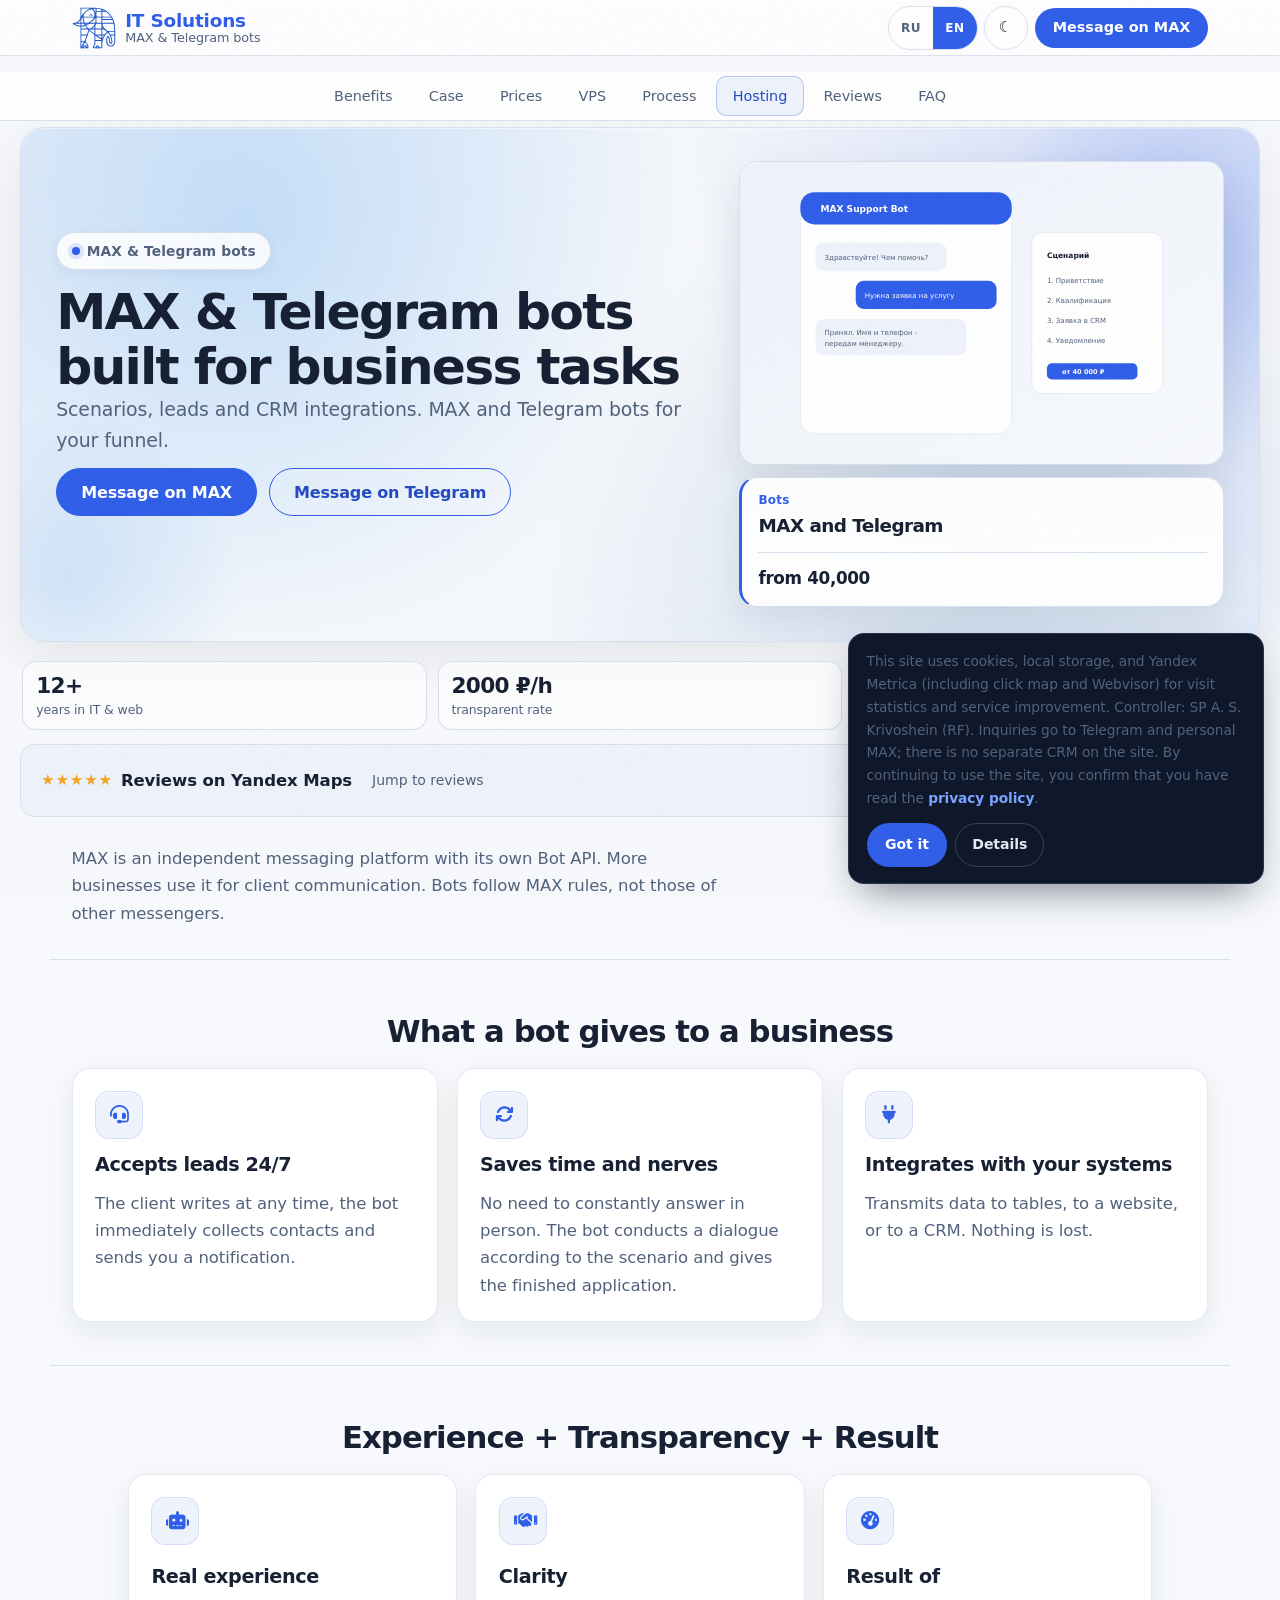
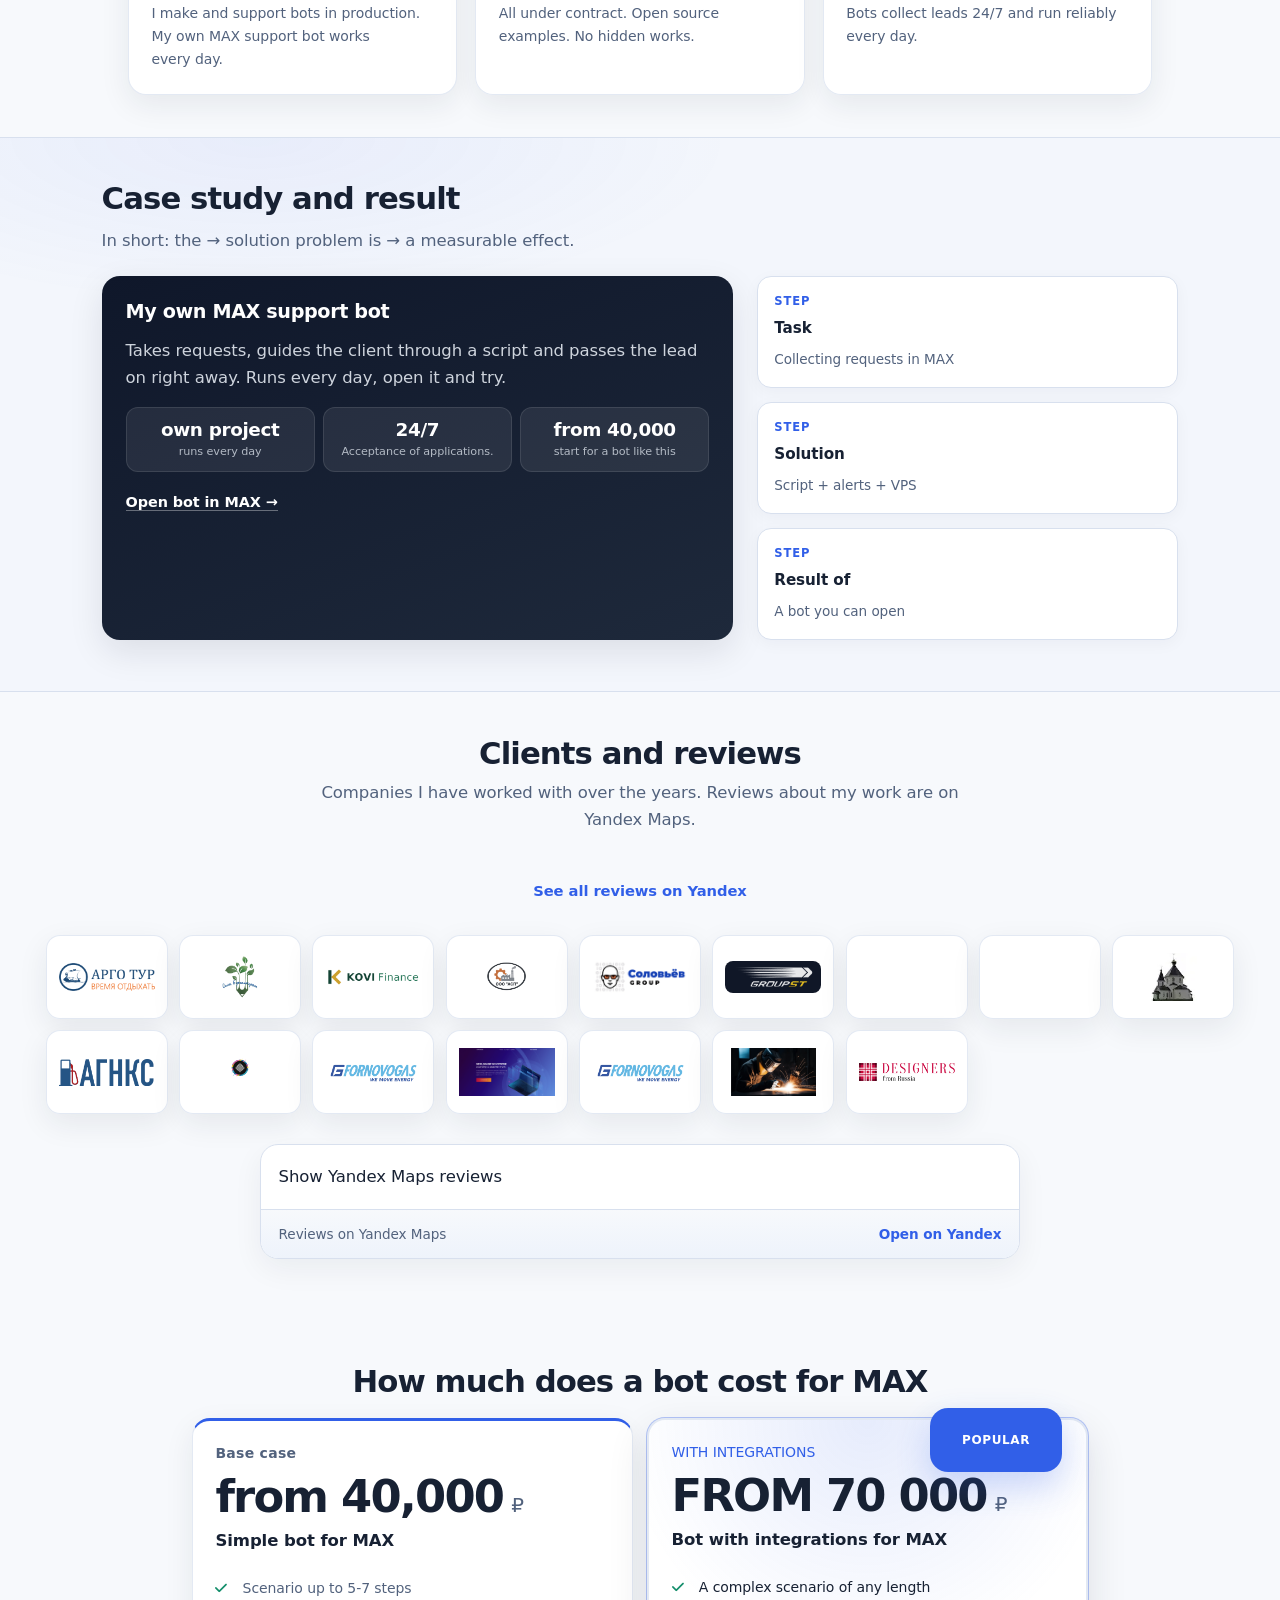
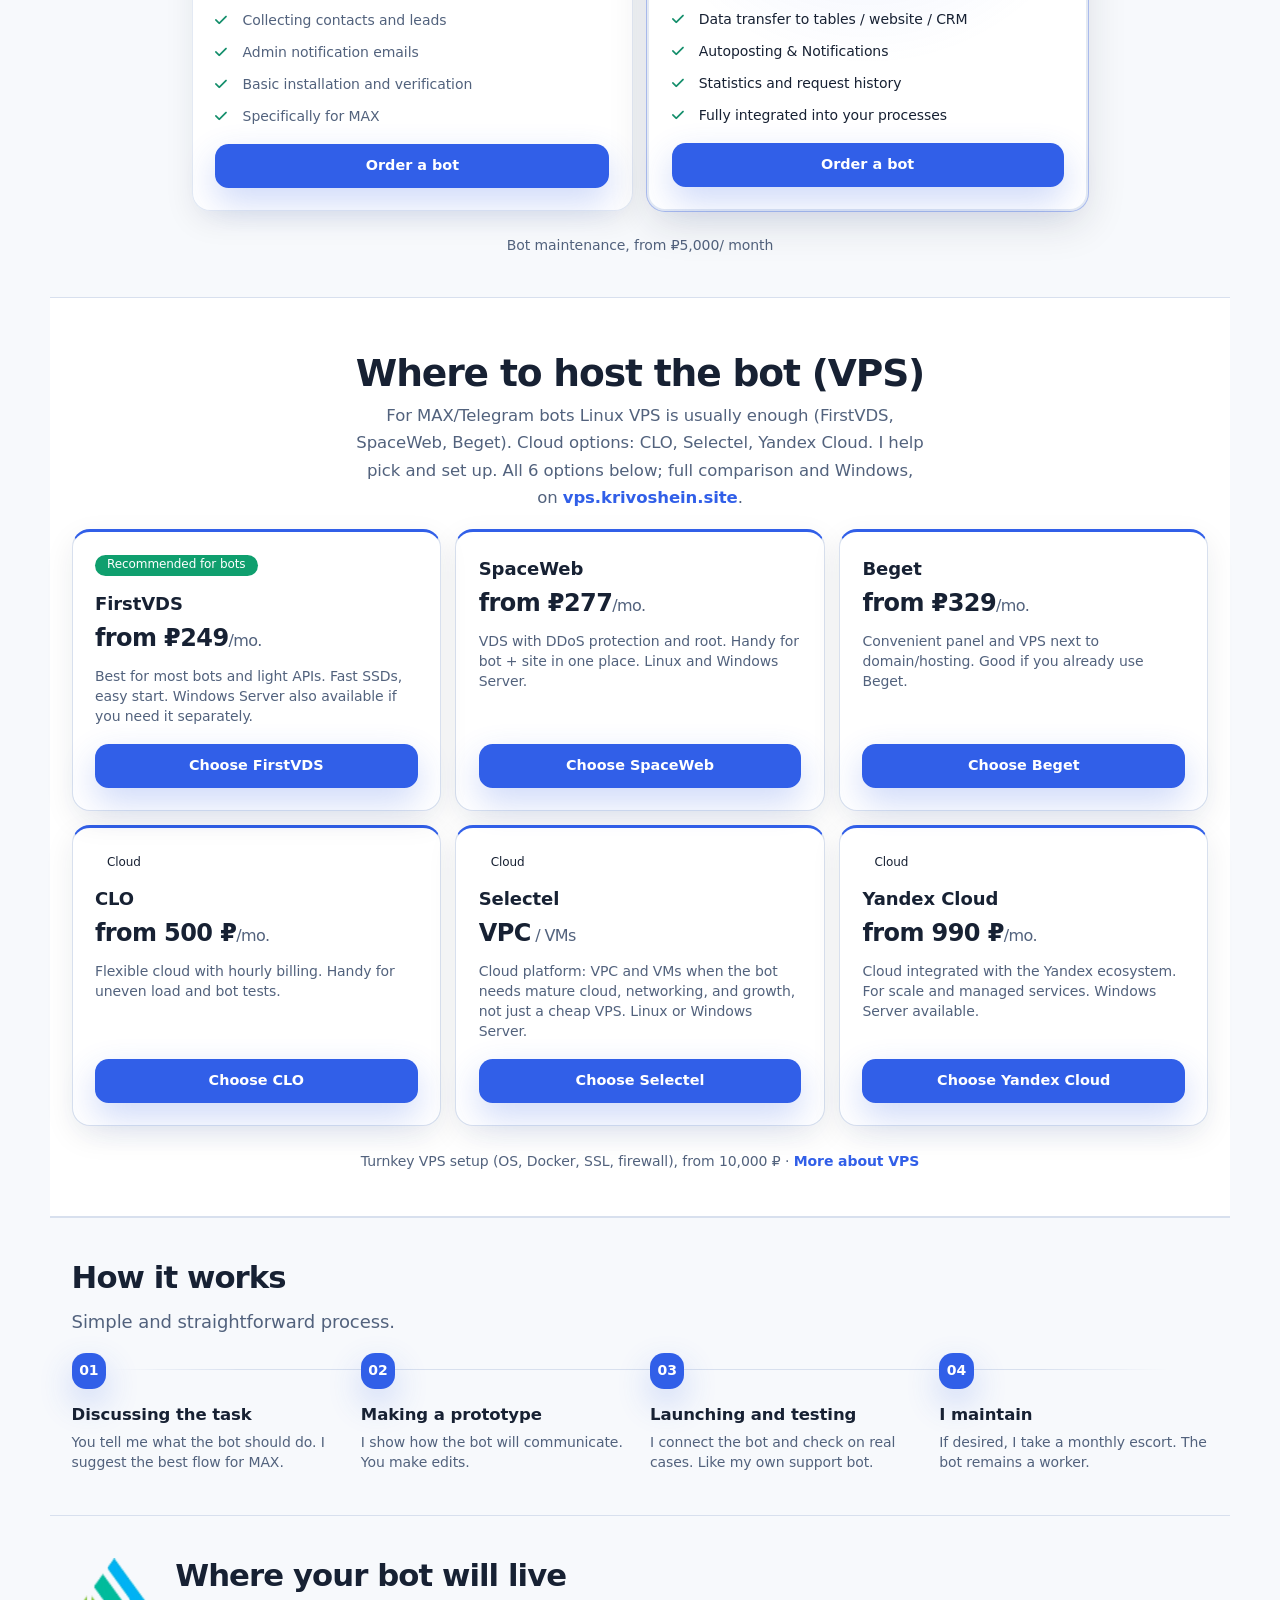
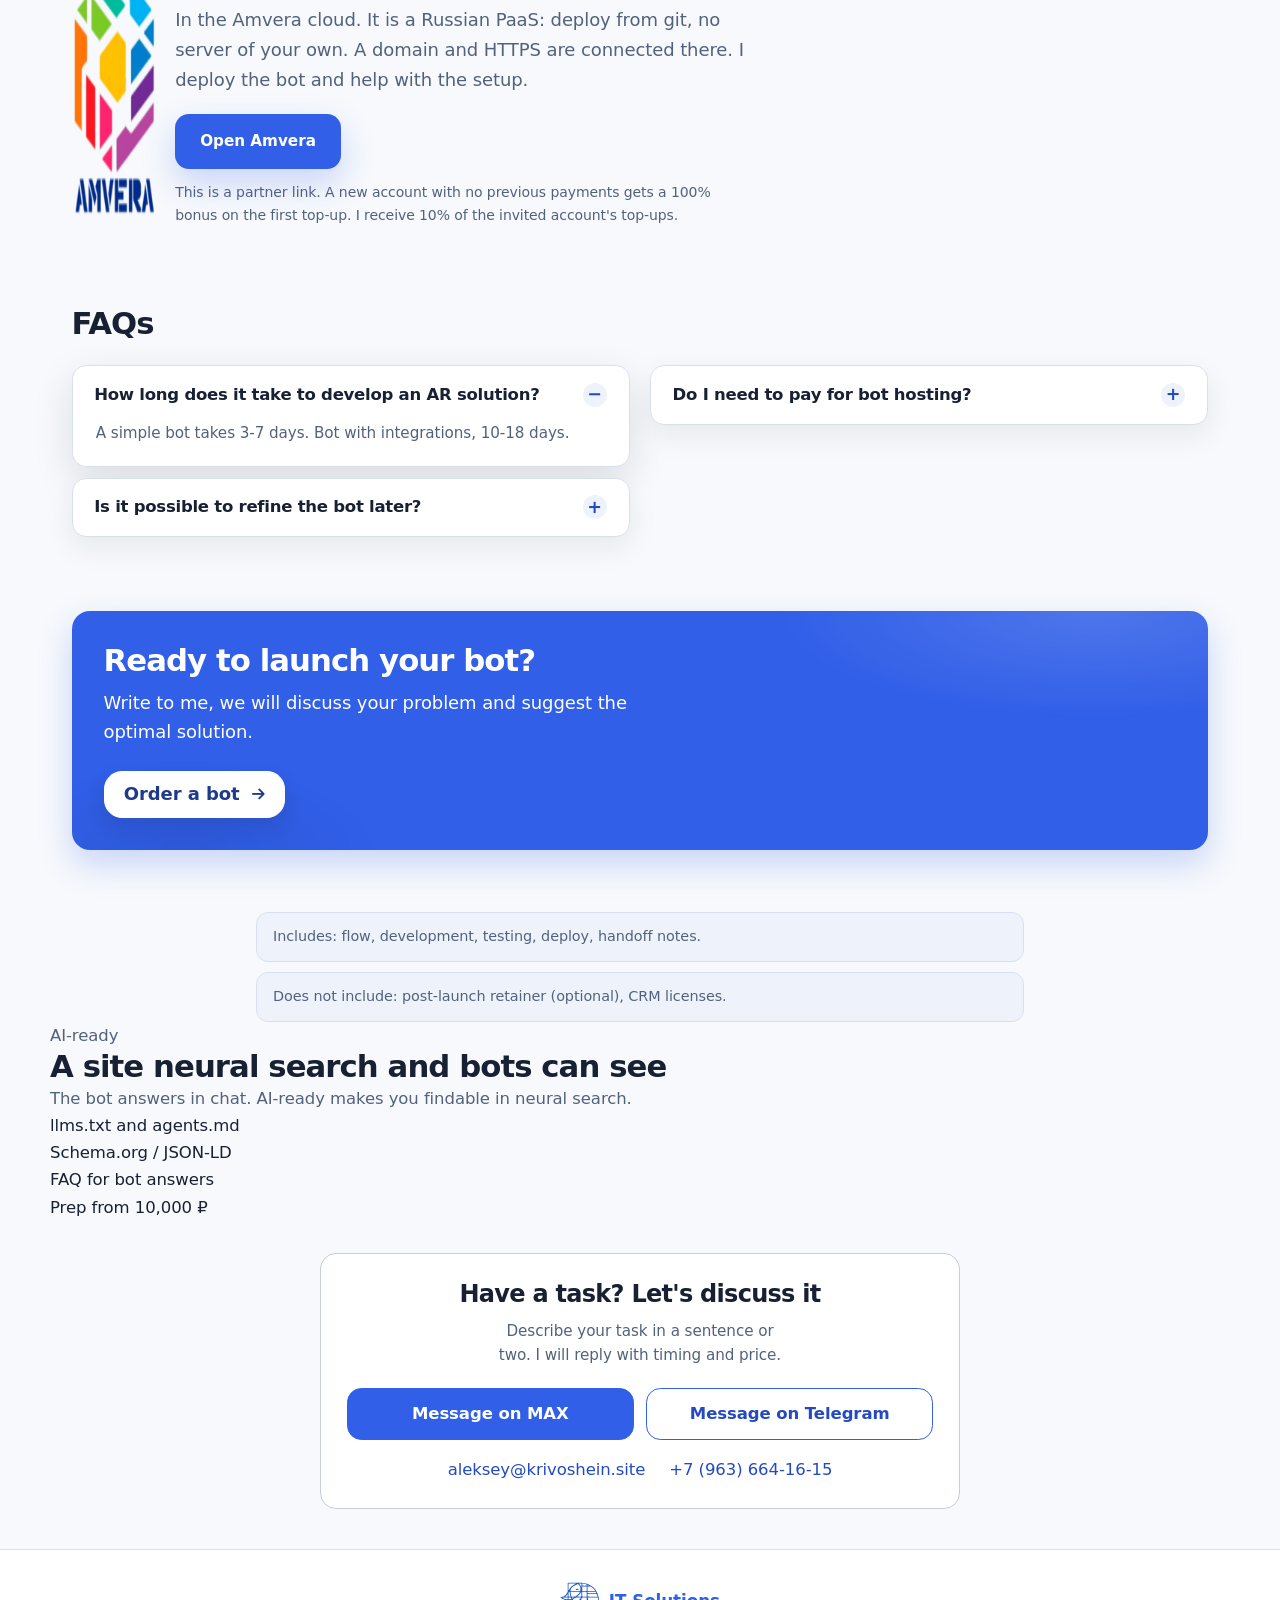
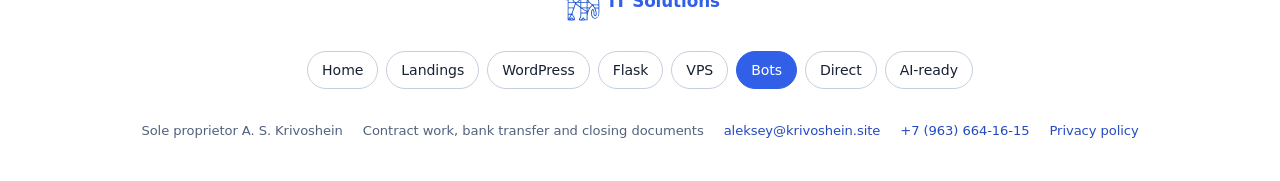
==== commit 032aa3ee: "style: even out headings and check rows, bump eco css and sw cache" ====
--- a/index.html
+++ b/index.html
@@ -329,7 +329,7 @@
 }
   </script>
   <link rel="stylesheet" href="assets/contact-talk.css?v=20261115">
-  <link rel="stylesheet" href="assets/krv-eco.css?v=20261115eco">
+  <link rel="stylesheet" href="assets/krv-eco.css?v=20261115eco2">
 </head>
 <body class="has-mobile-cta art-lb" data-product="bots">
   <a class="skip-link" href="#main">К содержанию</a>
--- a/assets/krv-eco.css
+++ b/assets/krv-eco.css
@@ -280,3 +280,7 @@
 @media (min-width: 900px) {
   html body.art-lb:not(#krvz) .krv-asym-grid.max-w-4xl { max-width: none !important; }
 }
+html body:not(#krvz):not(#krvy) div.flex:has(> svg.krv-i:first-child) { flex-direction: row !important; align-items: flex-start !important; }
+html body:not(#krvz):not(#krvy) div.flex > svg.krv-i:first-child { margin-top: .2em; }
+html body.art-lb:not(#krvz) main > .max-w-screen-xl > .text-center { margin-left: auto !important; margin-right: auto !important; }
+.krv-yandex-reviews__shell[hidden] { display: none !important; }
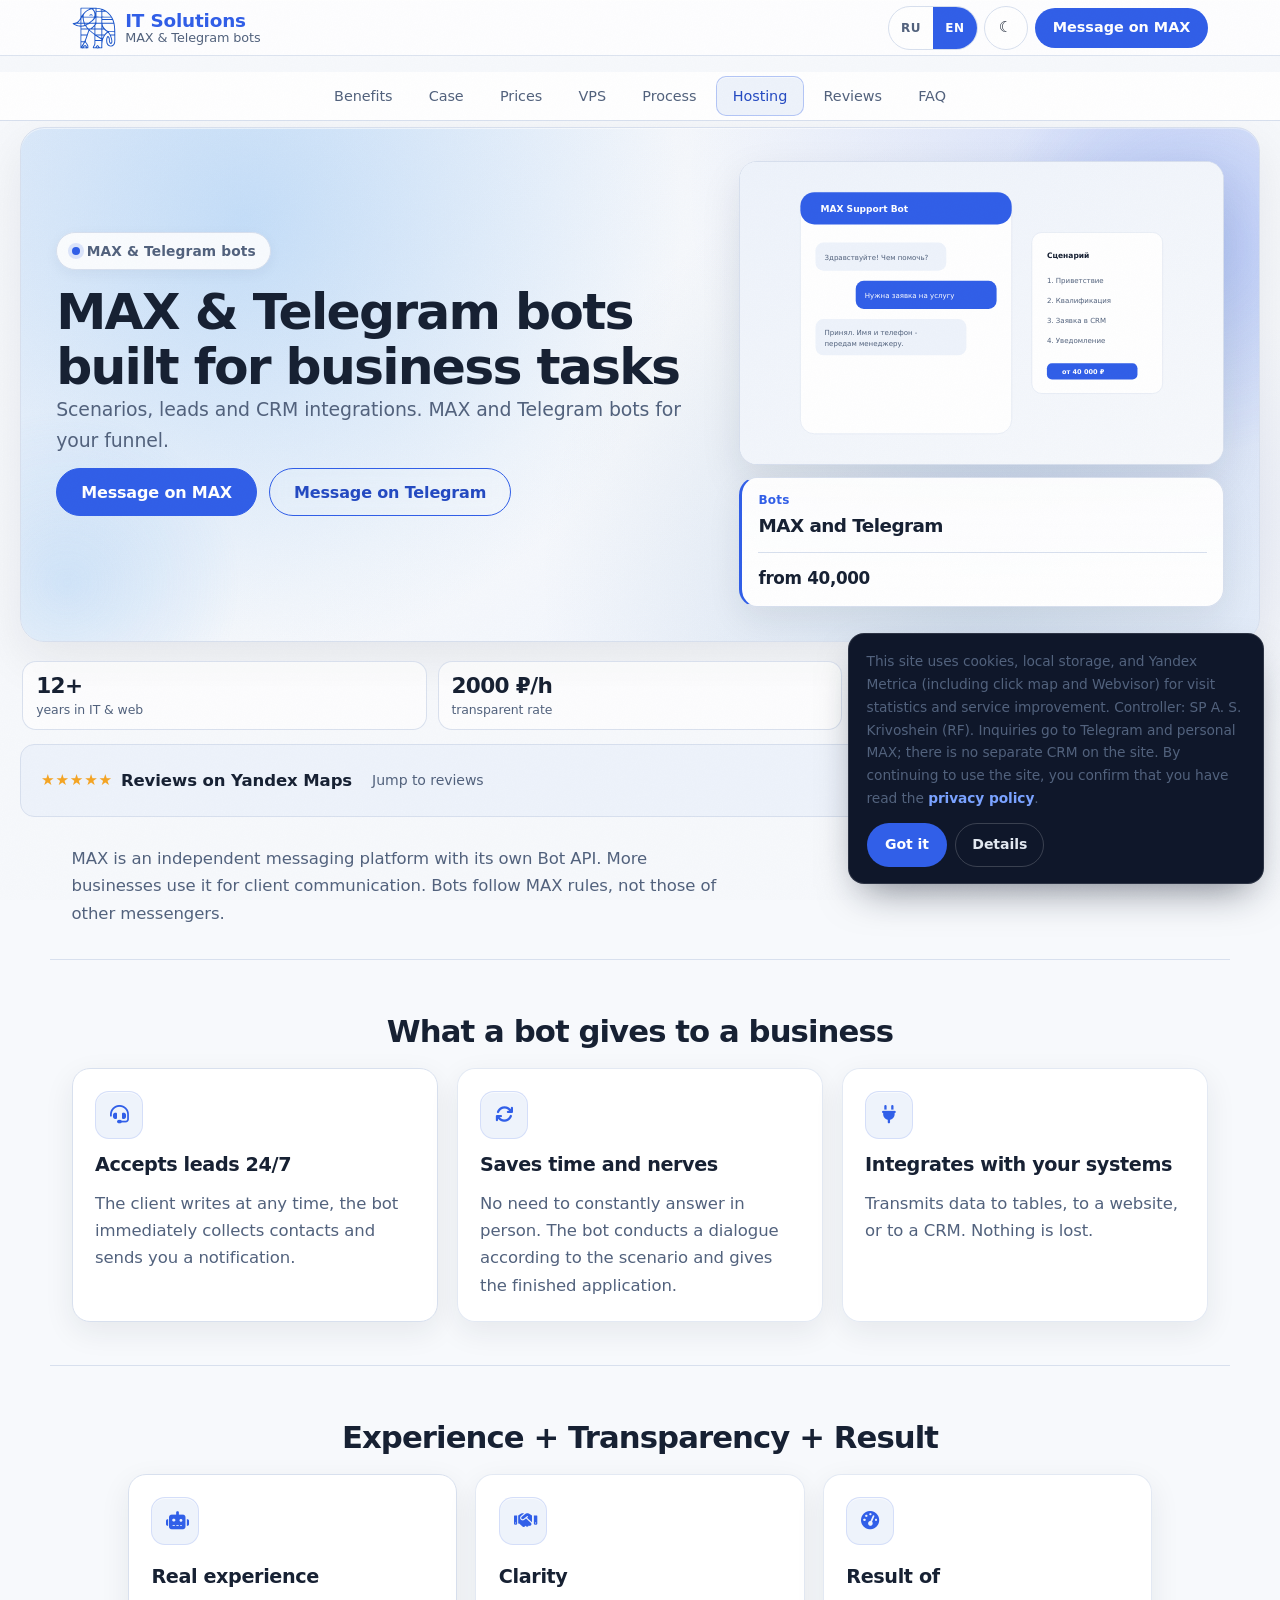
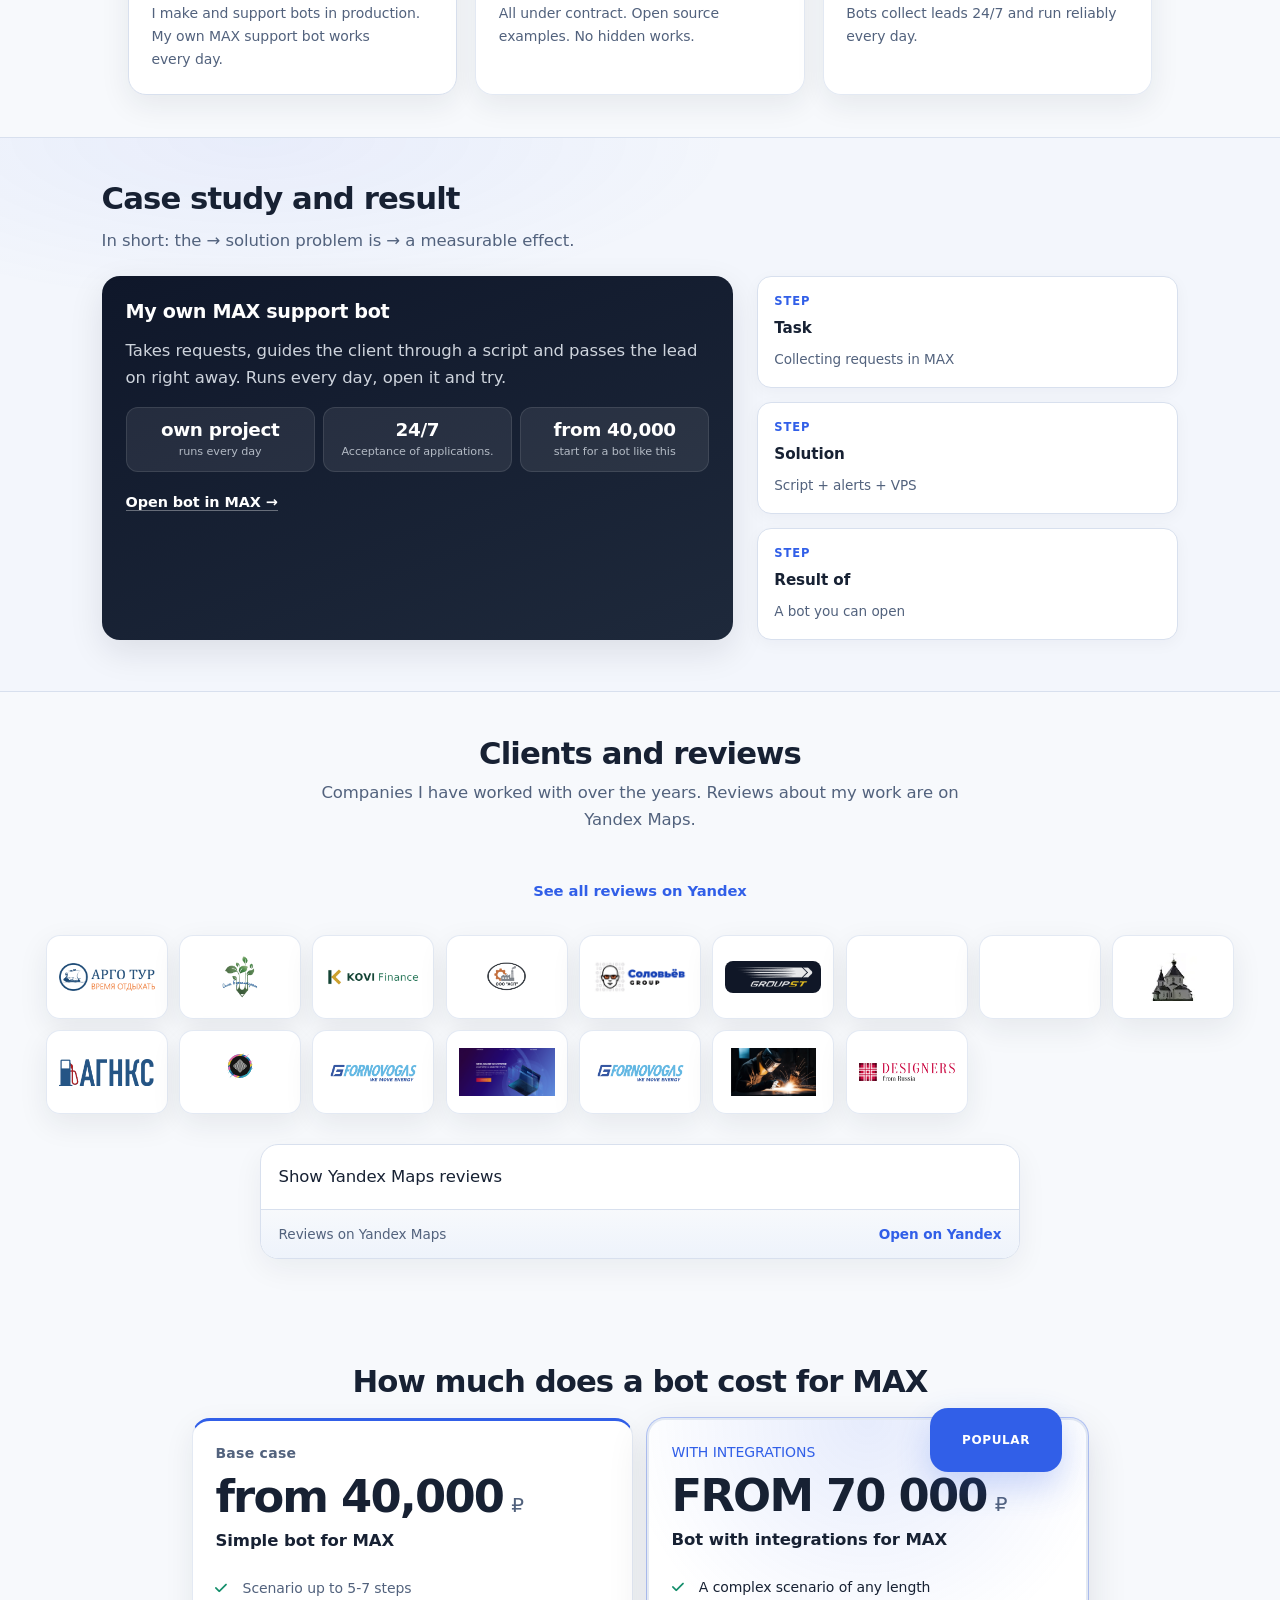
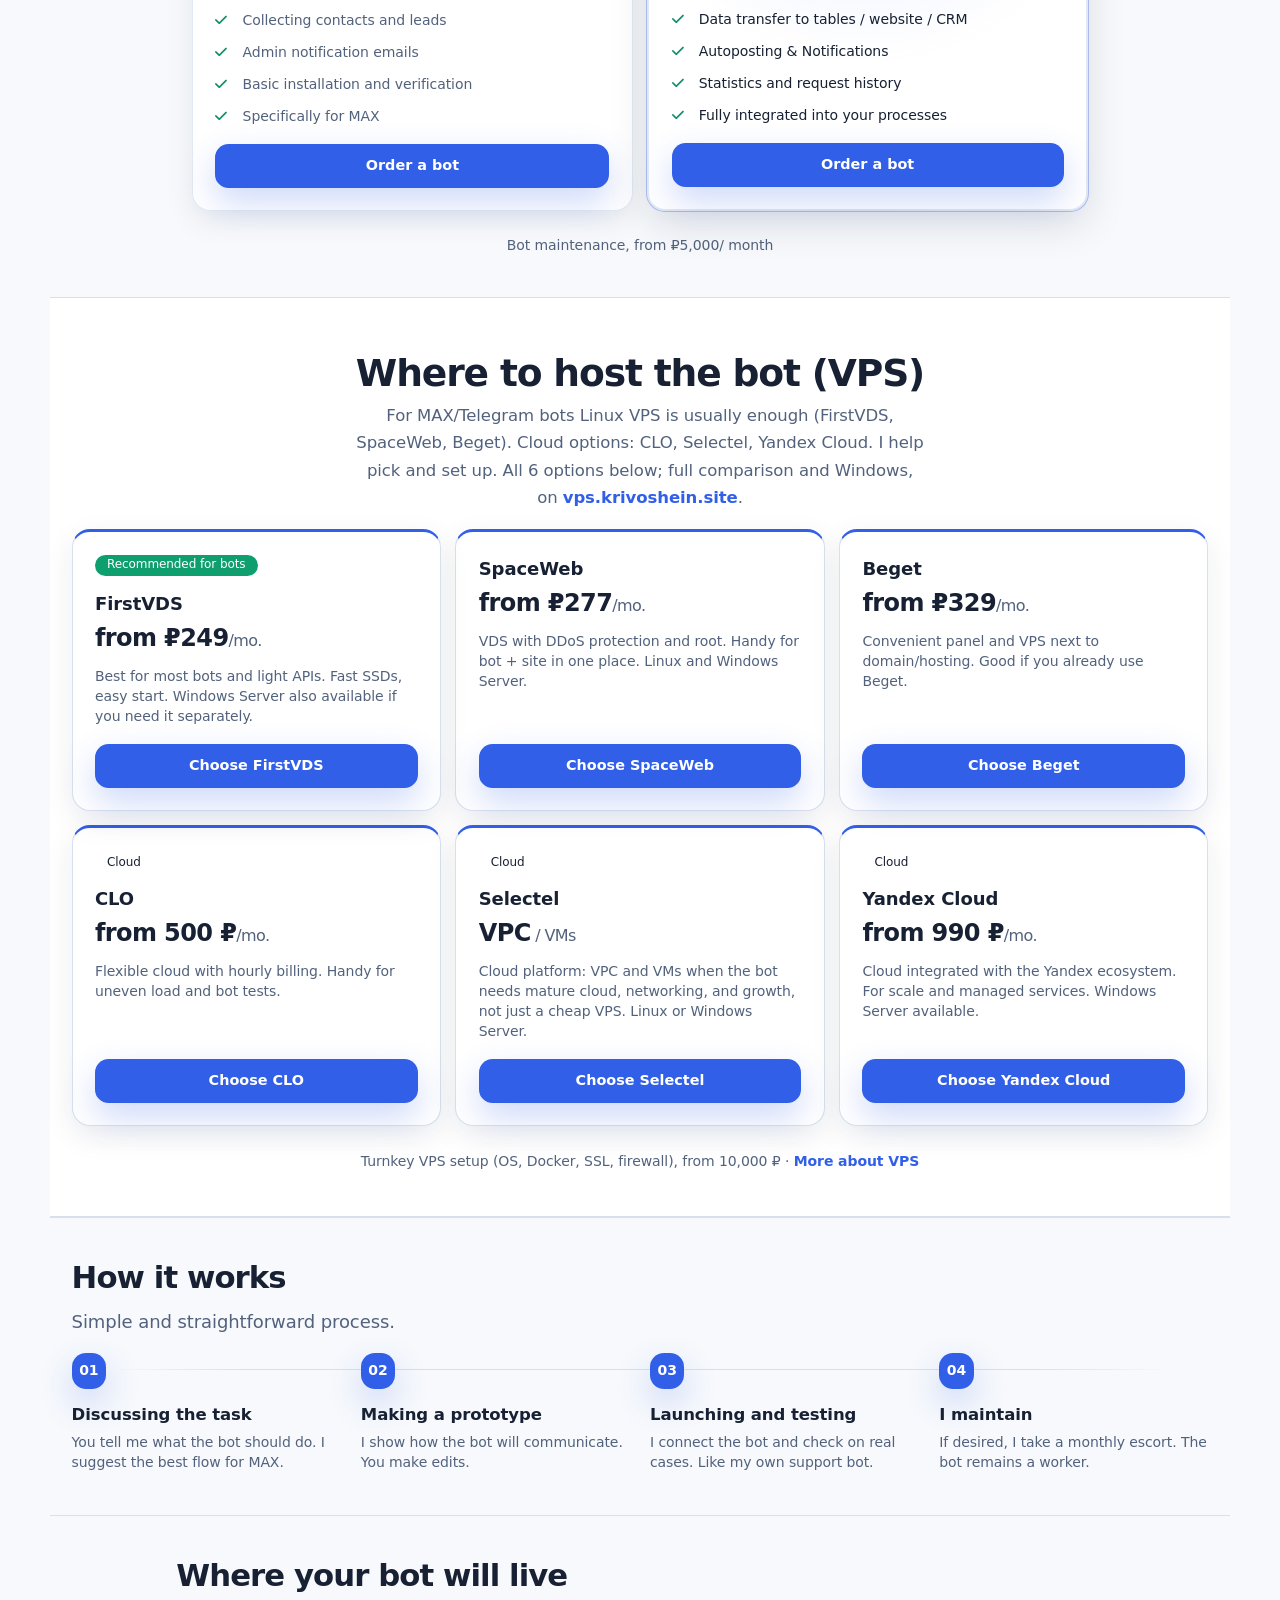
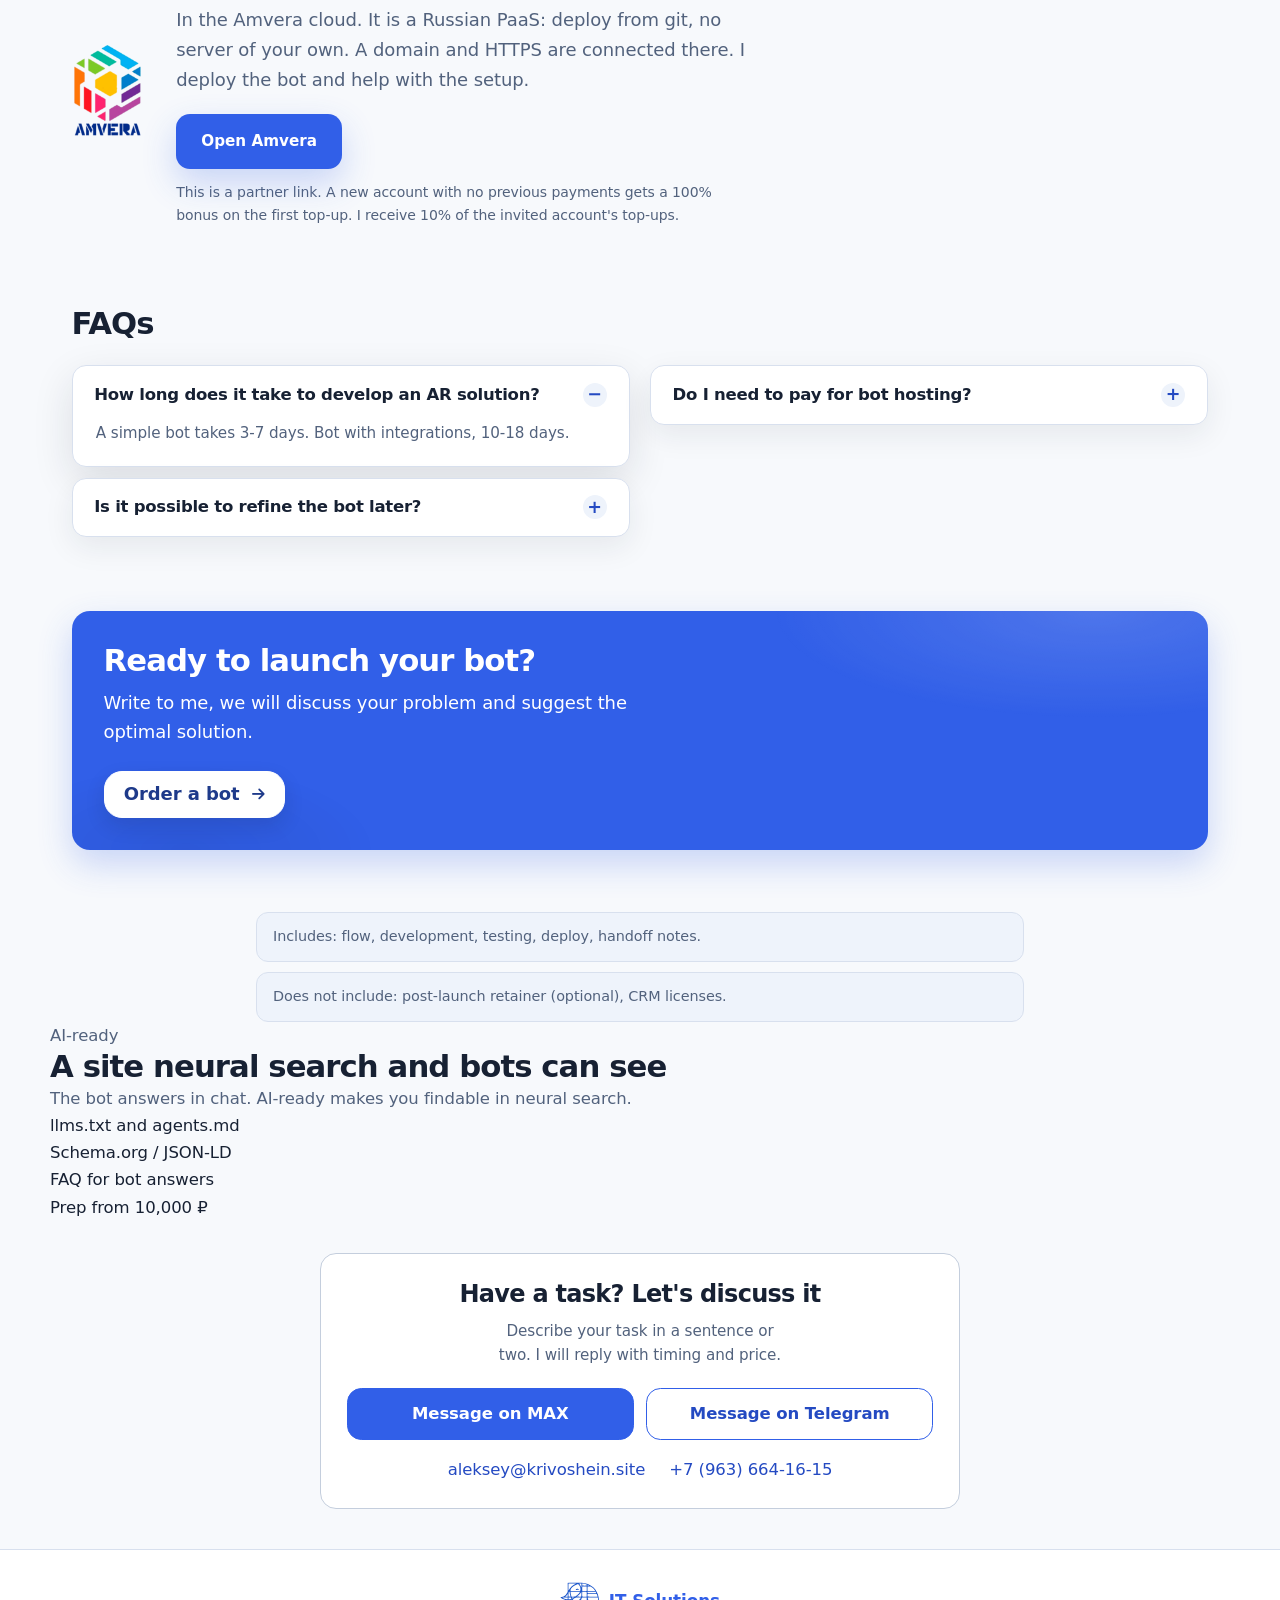
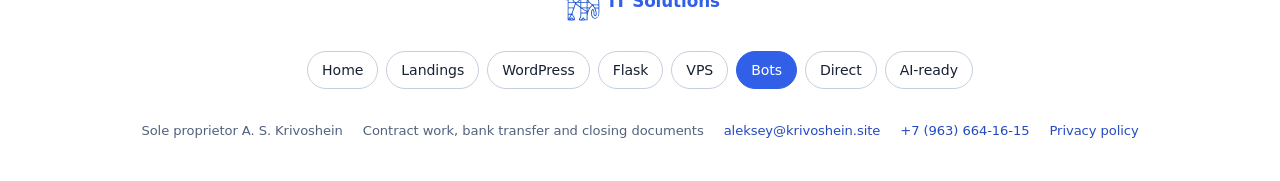
==== commit 2fdf38b2: "fix: Amvera logo proportions, LUMISTEK size, retire stale service worker" ====
--- a/index.html
+++ b/index.html
@@ -329,7 +329,7 @@
 }
   </script>
   <link rel="stylesheet" href="assets/contact-talk.css?v=20261115">
-  <link rel="stylesheet" href="assets/krv-eco.css?v=20261115eco2">
+  <link rel="stylesheet" href="assets/krv-eco.css?v=20261115eco3">
 </head>
 <body class="has-mobile-cta art-lb" data-product="bots">
   <a class="skip-link" href="#main">К содержанию</a>
--- a/assets/krv-eco.css
+++ b/assets/krv-eco.css
@@ -284,3 +284,11 @@
 html body:not(#krvz):not(#krvy) div.flex > svg.krv-i:first-child { margin-top: .2em; }
 html body.art-lb:not(#krvz) main > .max-w-screen-xl > .text-center { margin-left: auto !important; margin-right: auto !important; }
 .krv-yandex-reviews__shell[hidden] { display: none !important; }
+/* Partner logos keep their proportions */
+#host > .flex > img[alt="Amvera"] { width: auto !important; height: 96px !important; max-width: 120px; object-fit: contain; flex: 0 0 auto; align-self: flex-start; }
+@media (min-width: 640px) {
+  #host > .flex { flex-direction: row !important; align-items: center !important; gap: 2rem !important; }
+  #host > .flex > img[alt="Amvera"] { align-self: center; }
+}
+@media (max-width: 639.98px) { #host > .flex > img[alt="Amvera"] { height: 72px !important; } }
+.krv-client img[alt="LUMISTEK"] { transform: scale(1.45); transform-origin: center; }
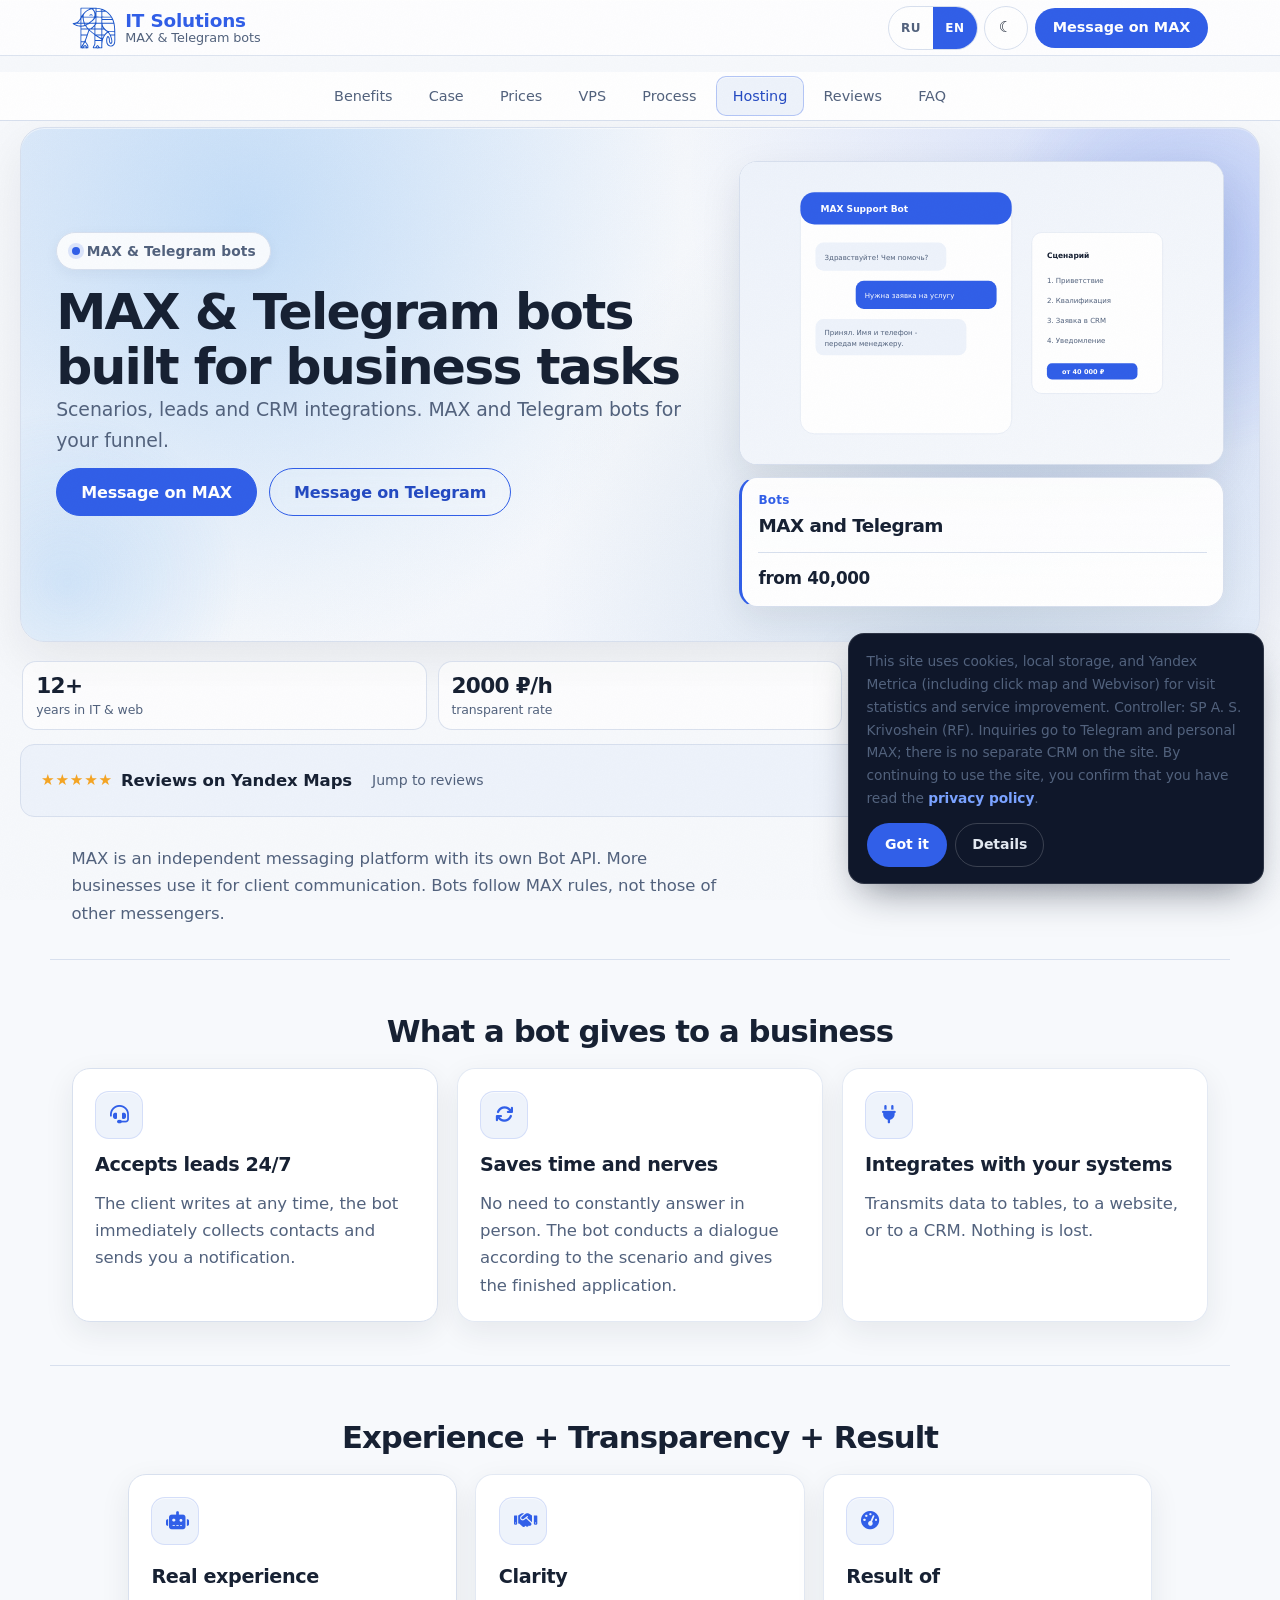
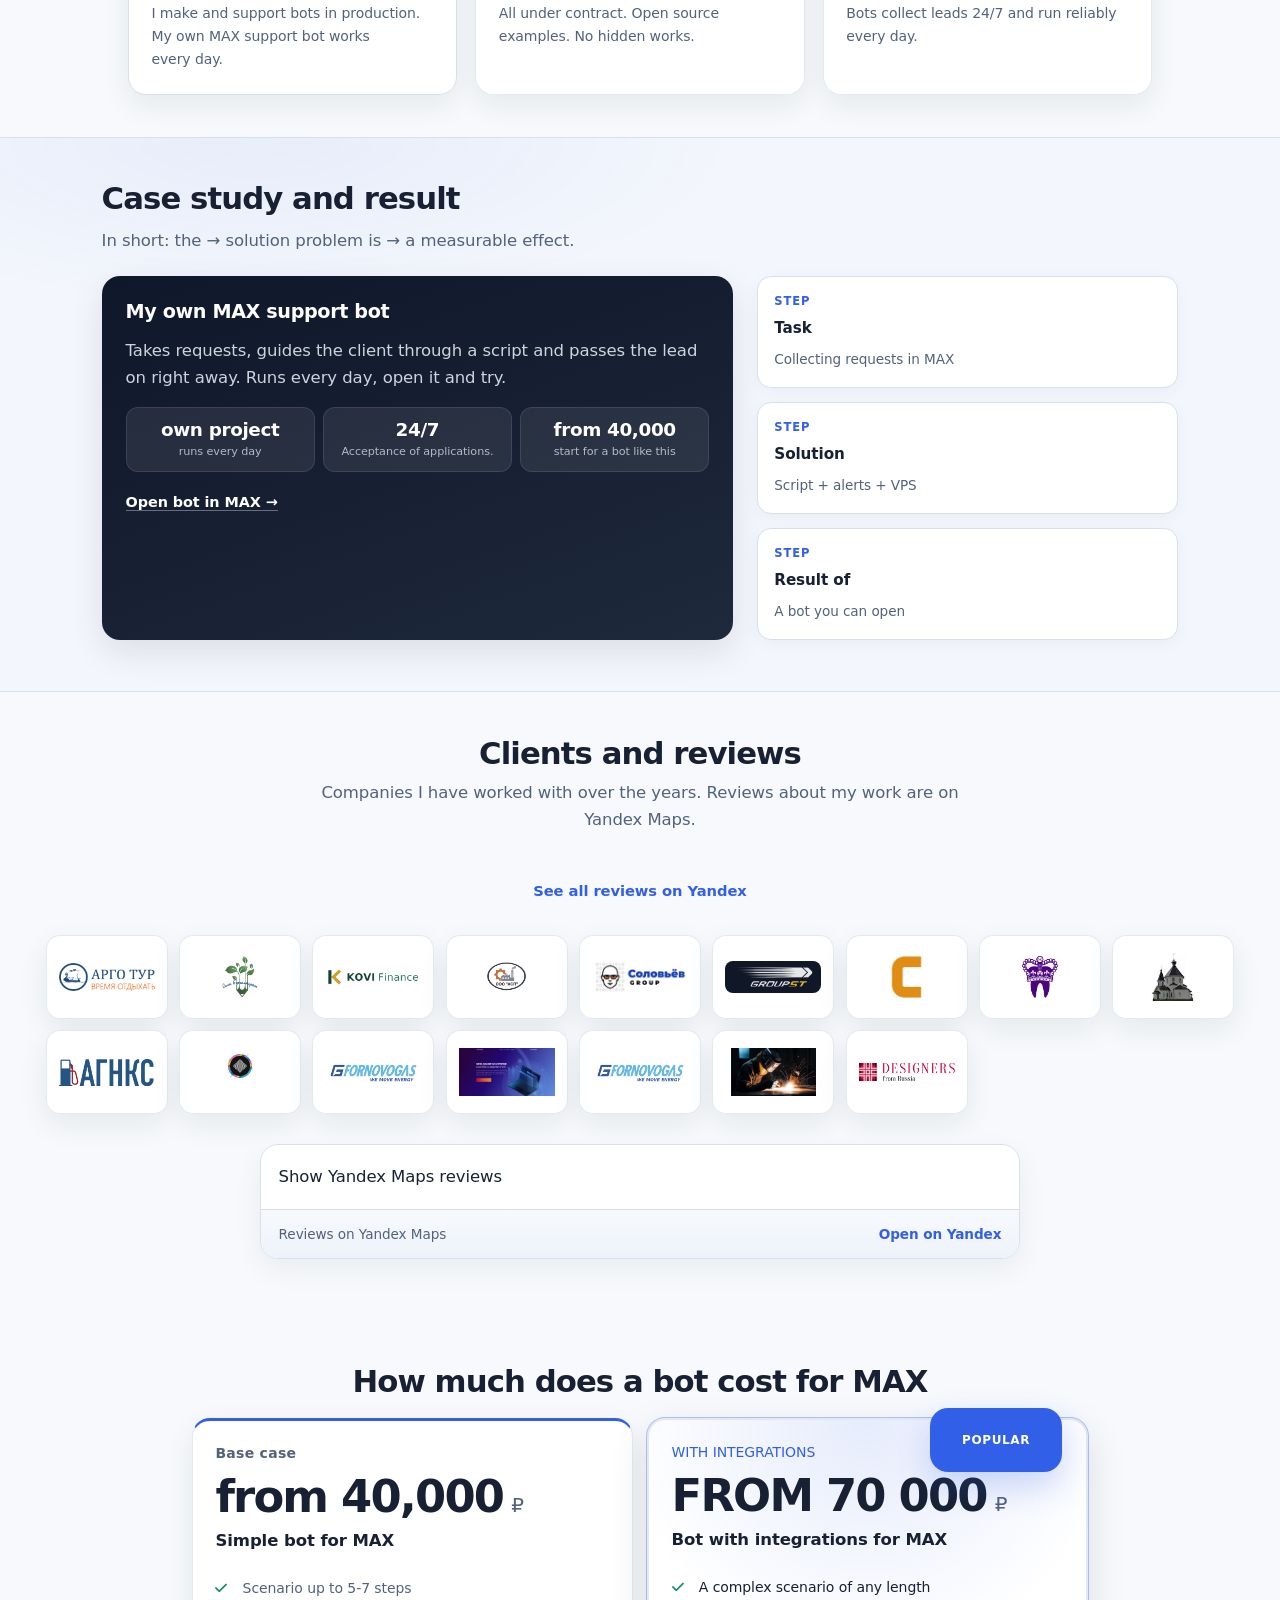
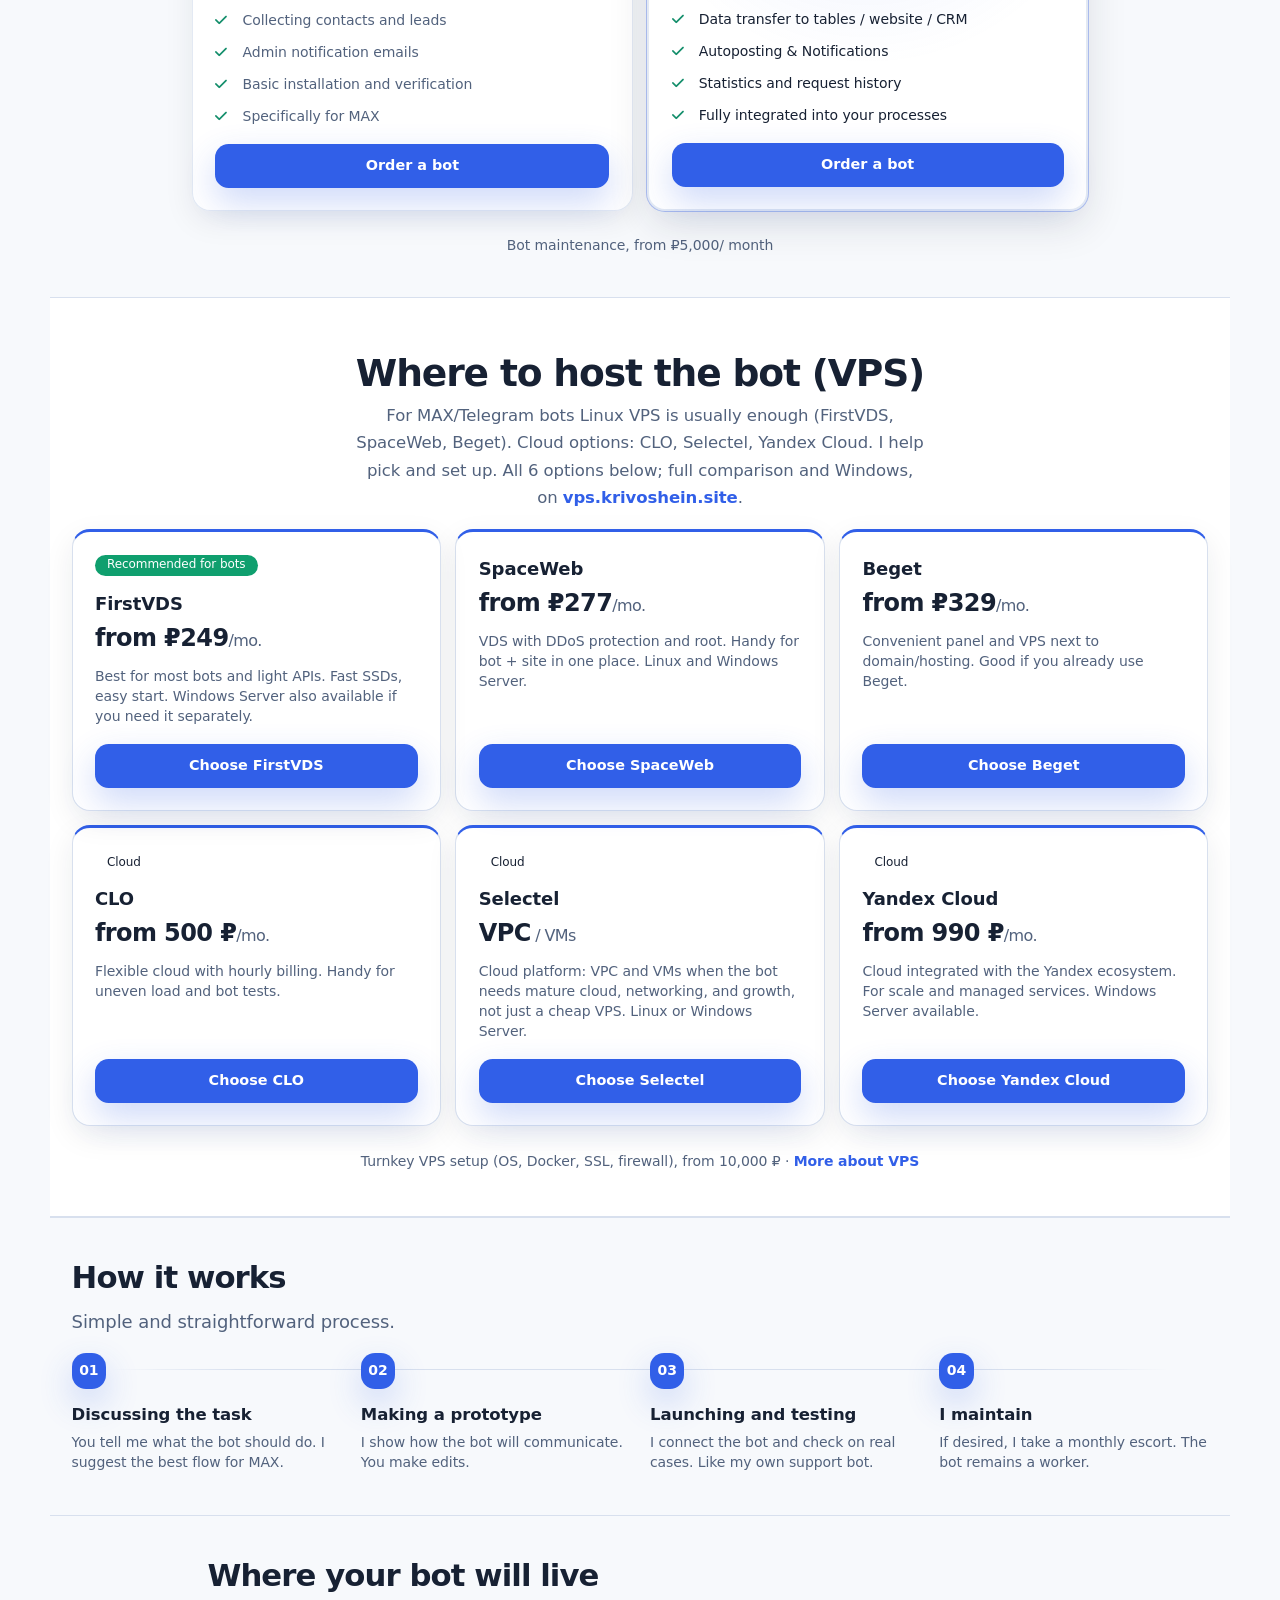
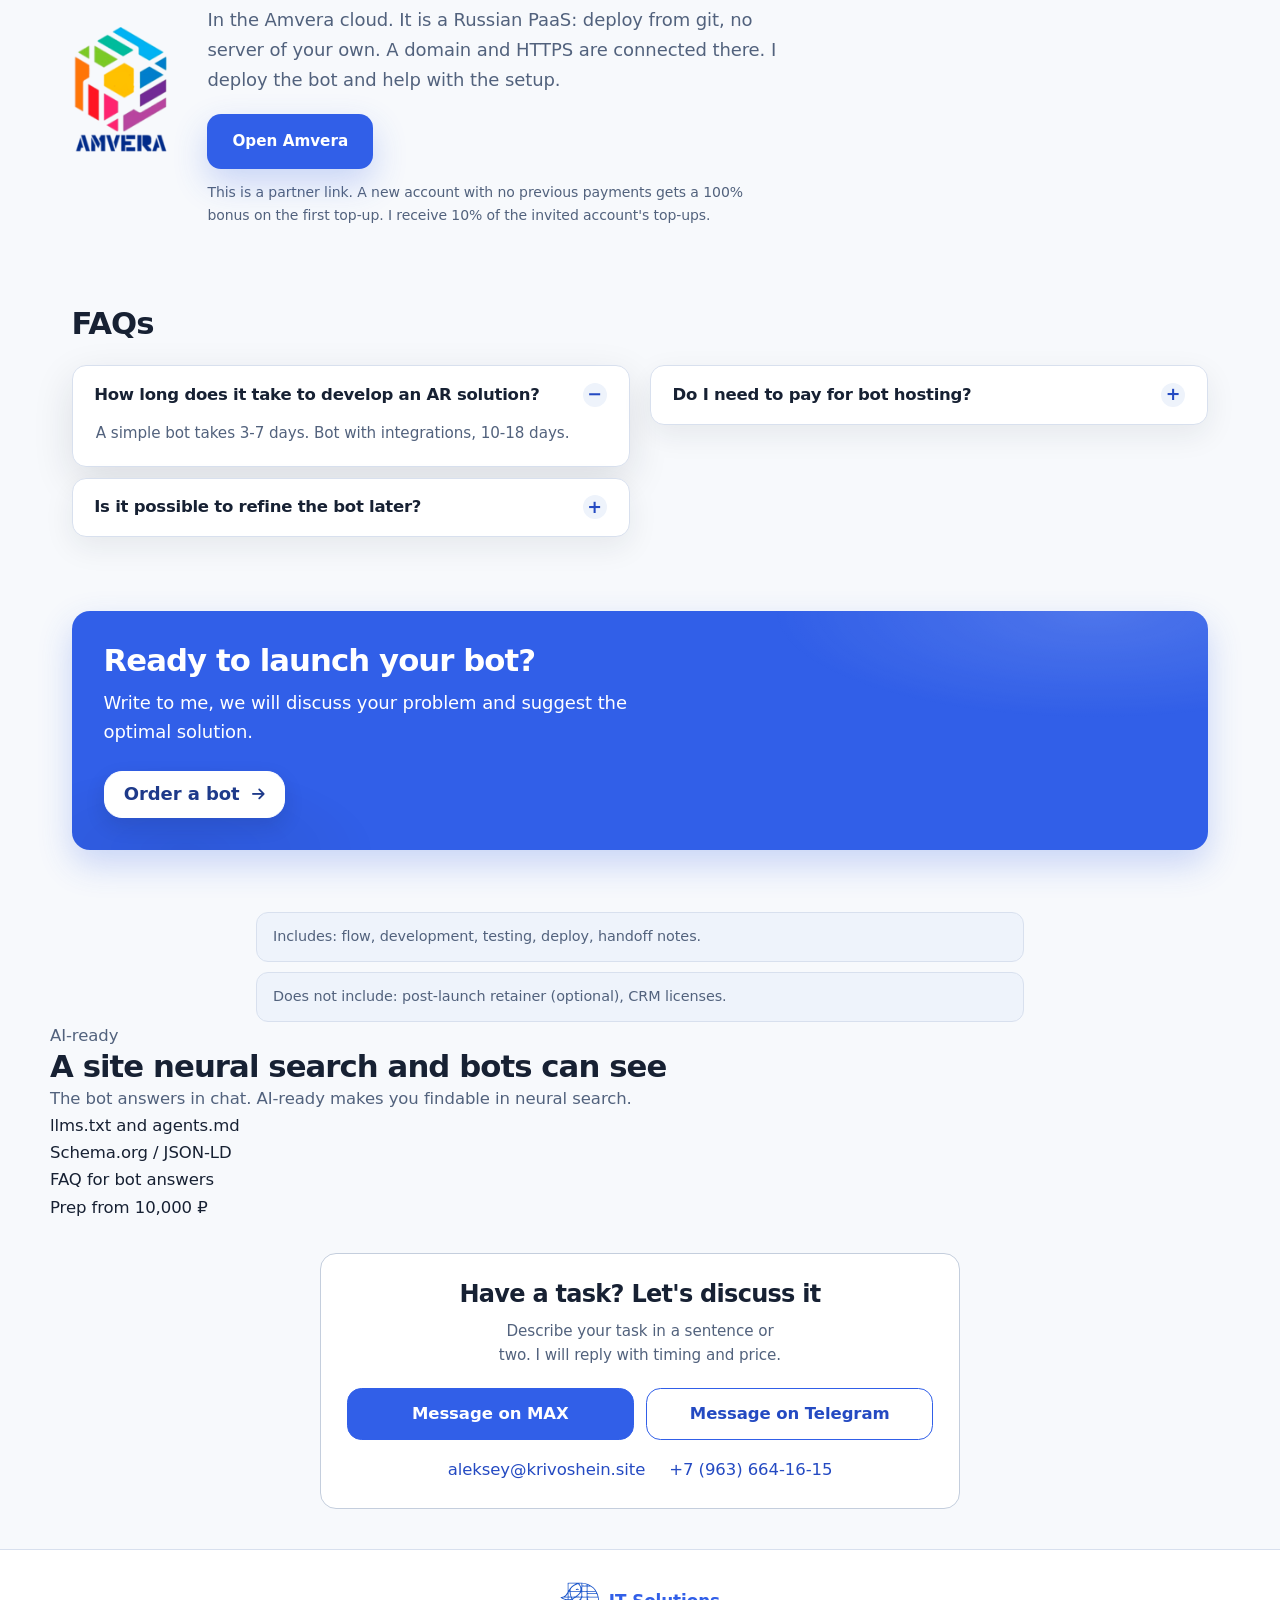
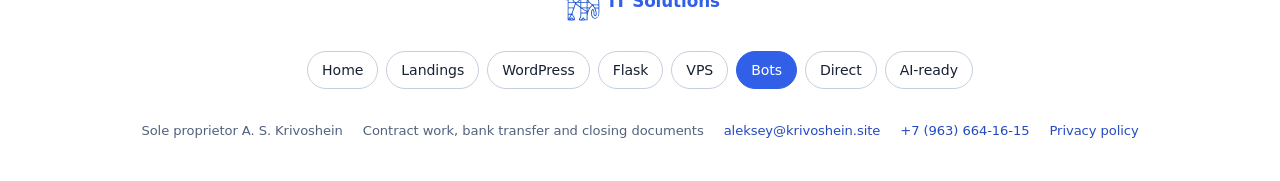
==== commit 112be498: "fix: Amvera block layout, larger logo aligned with text" ====
--- a/index.html
+++ b/index.html
@@ -329,7 +329,7 @@
 }
   </script>
   <link rel="stylesheet" href="assets/contact-talk.css?v=20261115">
-  <link rel="stylesheet" href="assets/krv-eco.css?v=20261115eco3">
+  <link rel="stylesheet" href="assets/krv-eco.css?v=20261115eco4">
 </head>
 <body class="has-mobile-cta art-lb" data-product="bots">
   <a class="skip-link" href="#main">К содержанию</a>
--- a/assets/krv-eco.css
+++ b/assets/krv-eco.css
@@ -285,10 +285,12 @@
 html body.art-lb:not(#krvz) main > .max-w-screen-xl > .text-center { margin-left: auto !important; margin-right: auto !important; }
 .krv-yandex-reviews__shell[hidden] { display: none !important; }
 /* Partner logos keep their proportions */
-#host > .flex > img[alt="Amvera"] { width: auto !important; height: 96px !important; max-width: 120px; object-fit: contain; flex: 0 0 auto; align-self: flex-start; }
+#host > .flex { display: flex !important; flex-direction: column !important; align-items: flex-start !important; gap: 20px !important; }
+#host > .flex > img[alt="Amvera"] { display: block; width: auto !important; height: 88px !important; max-width: none !important; object-fit: contain; flex: 0 0 auto; margin: 0 !important; }
+#host > .flex > .max-w-xl { min-width: 0; }
 @media (min-width: 640px) {
-  #host > .flex { flex-direction: row !important; align-items: center !important; gap: 2rem !important; }
-  #host > .flex > img[alt="Amvera"] { align-self: center; }
-}
-@media (max-width: 639.98px) { #host > .flex > img[alt="Amvera"] { height: 72px !important; } }
+  #host > .flex { flex-direction: row !important; align-items: center !important; gap: 36px !important; }
+  #host > .flex > img[alt="Amvera"] { height: 112px !important; }
+}
+@media (min-width: 1024px) { #host > .flex > img[alt="Amvera"] { height: 132px !important; } }
 .krv-client img[alt="LUMISTEK"] { transform: scale(1.45); transform-origin: center; }
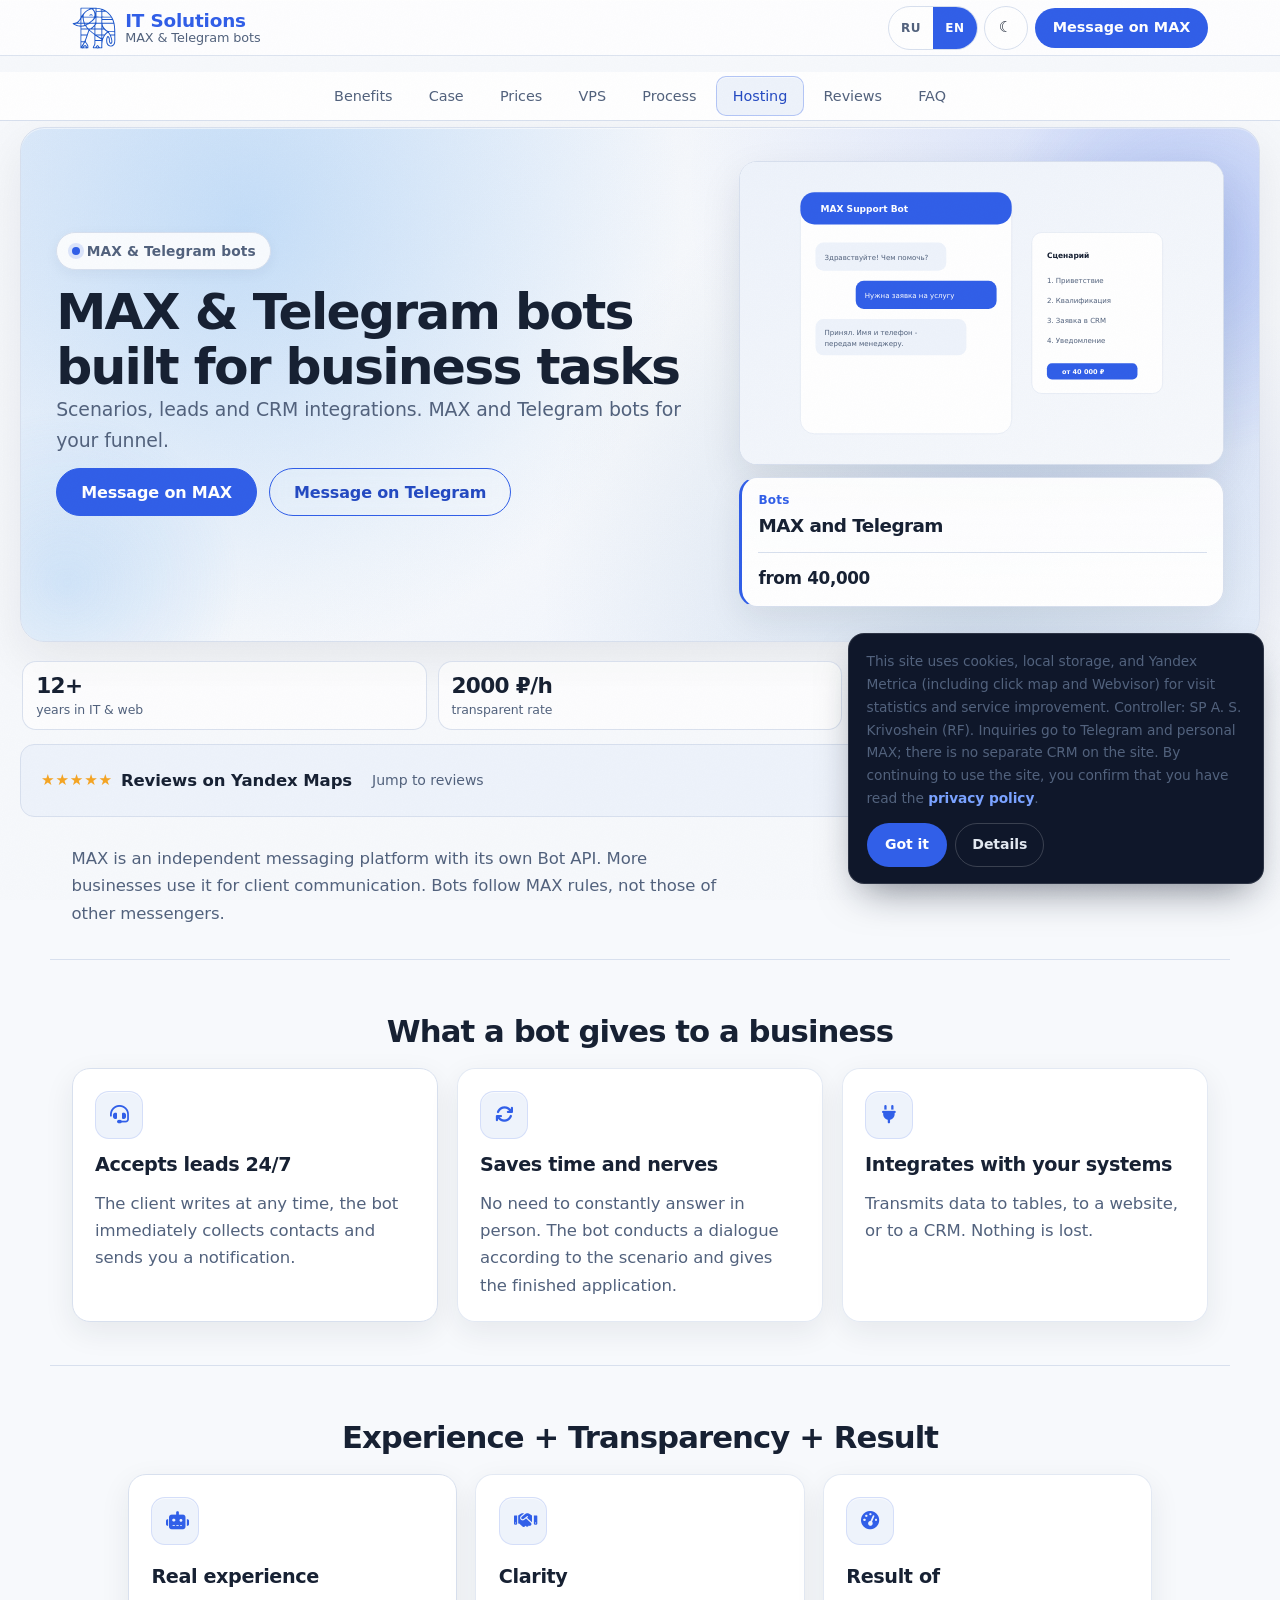
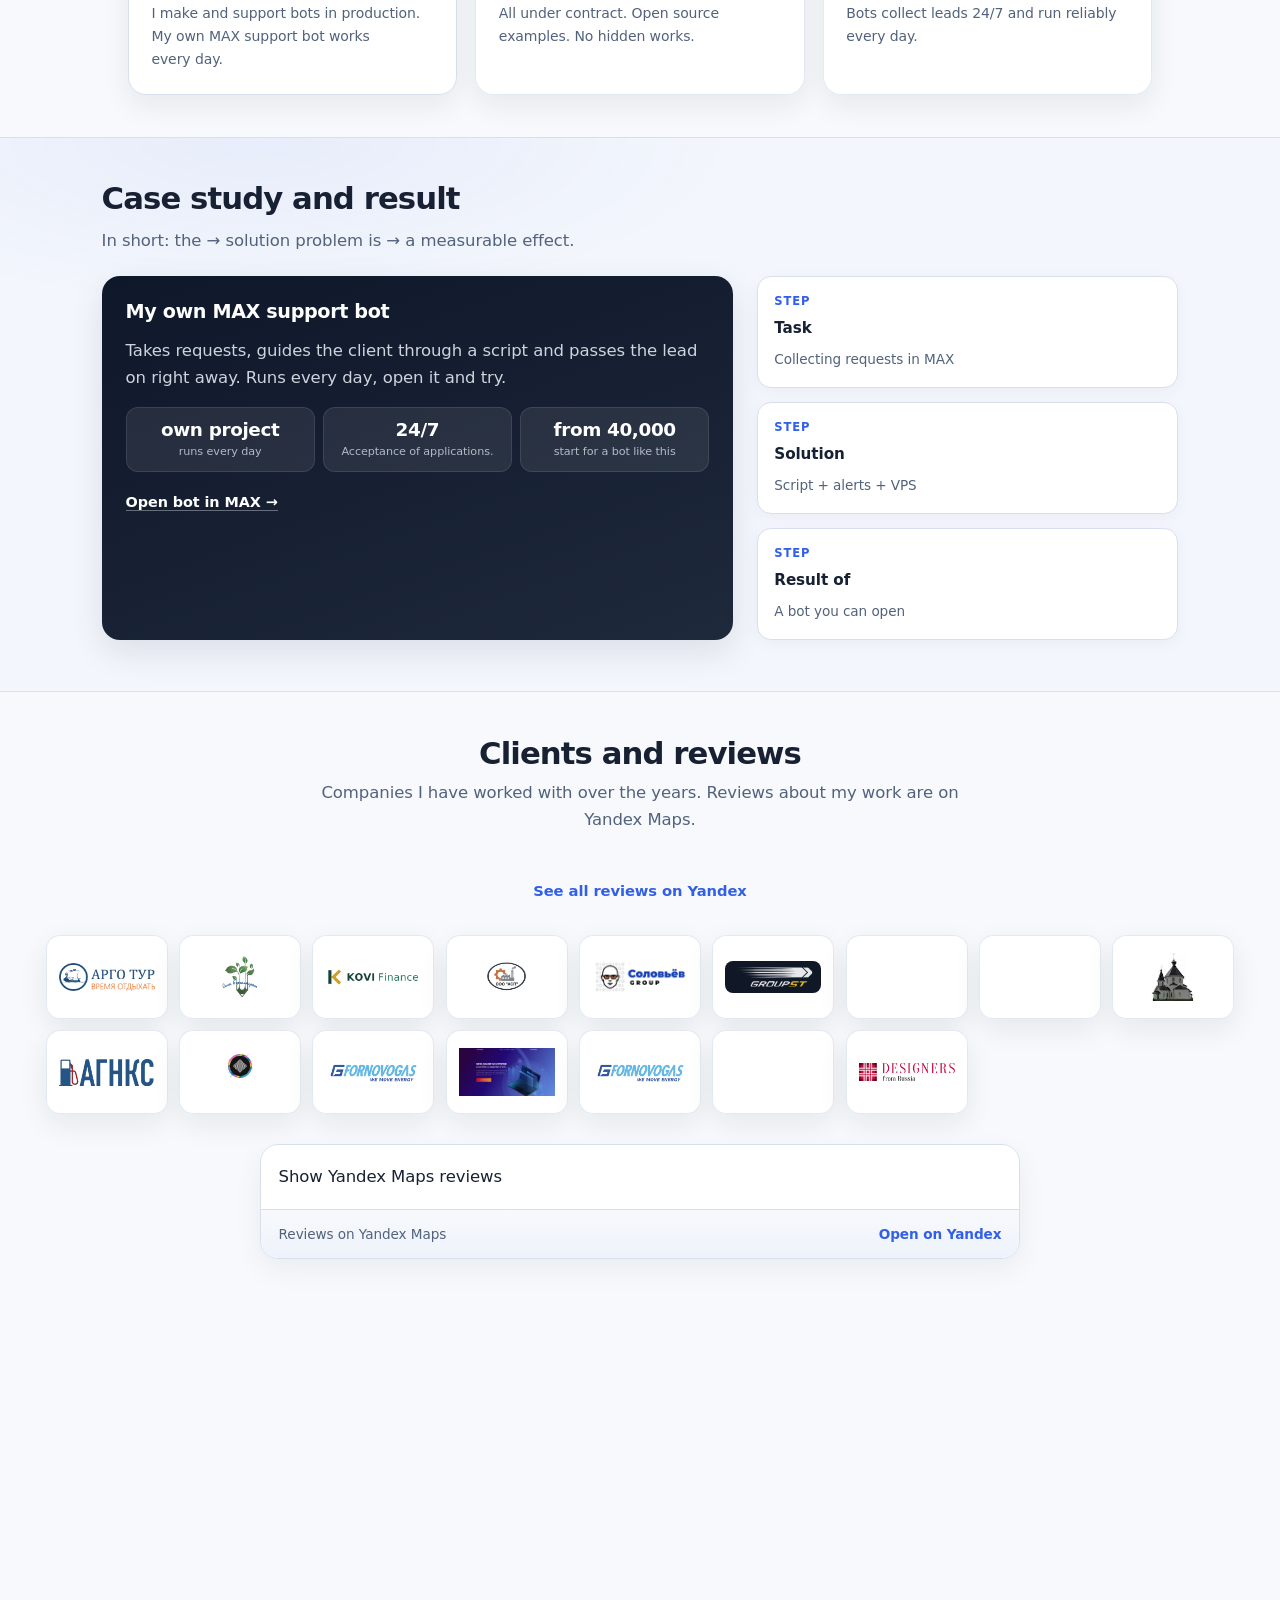
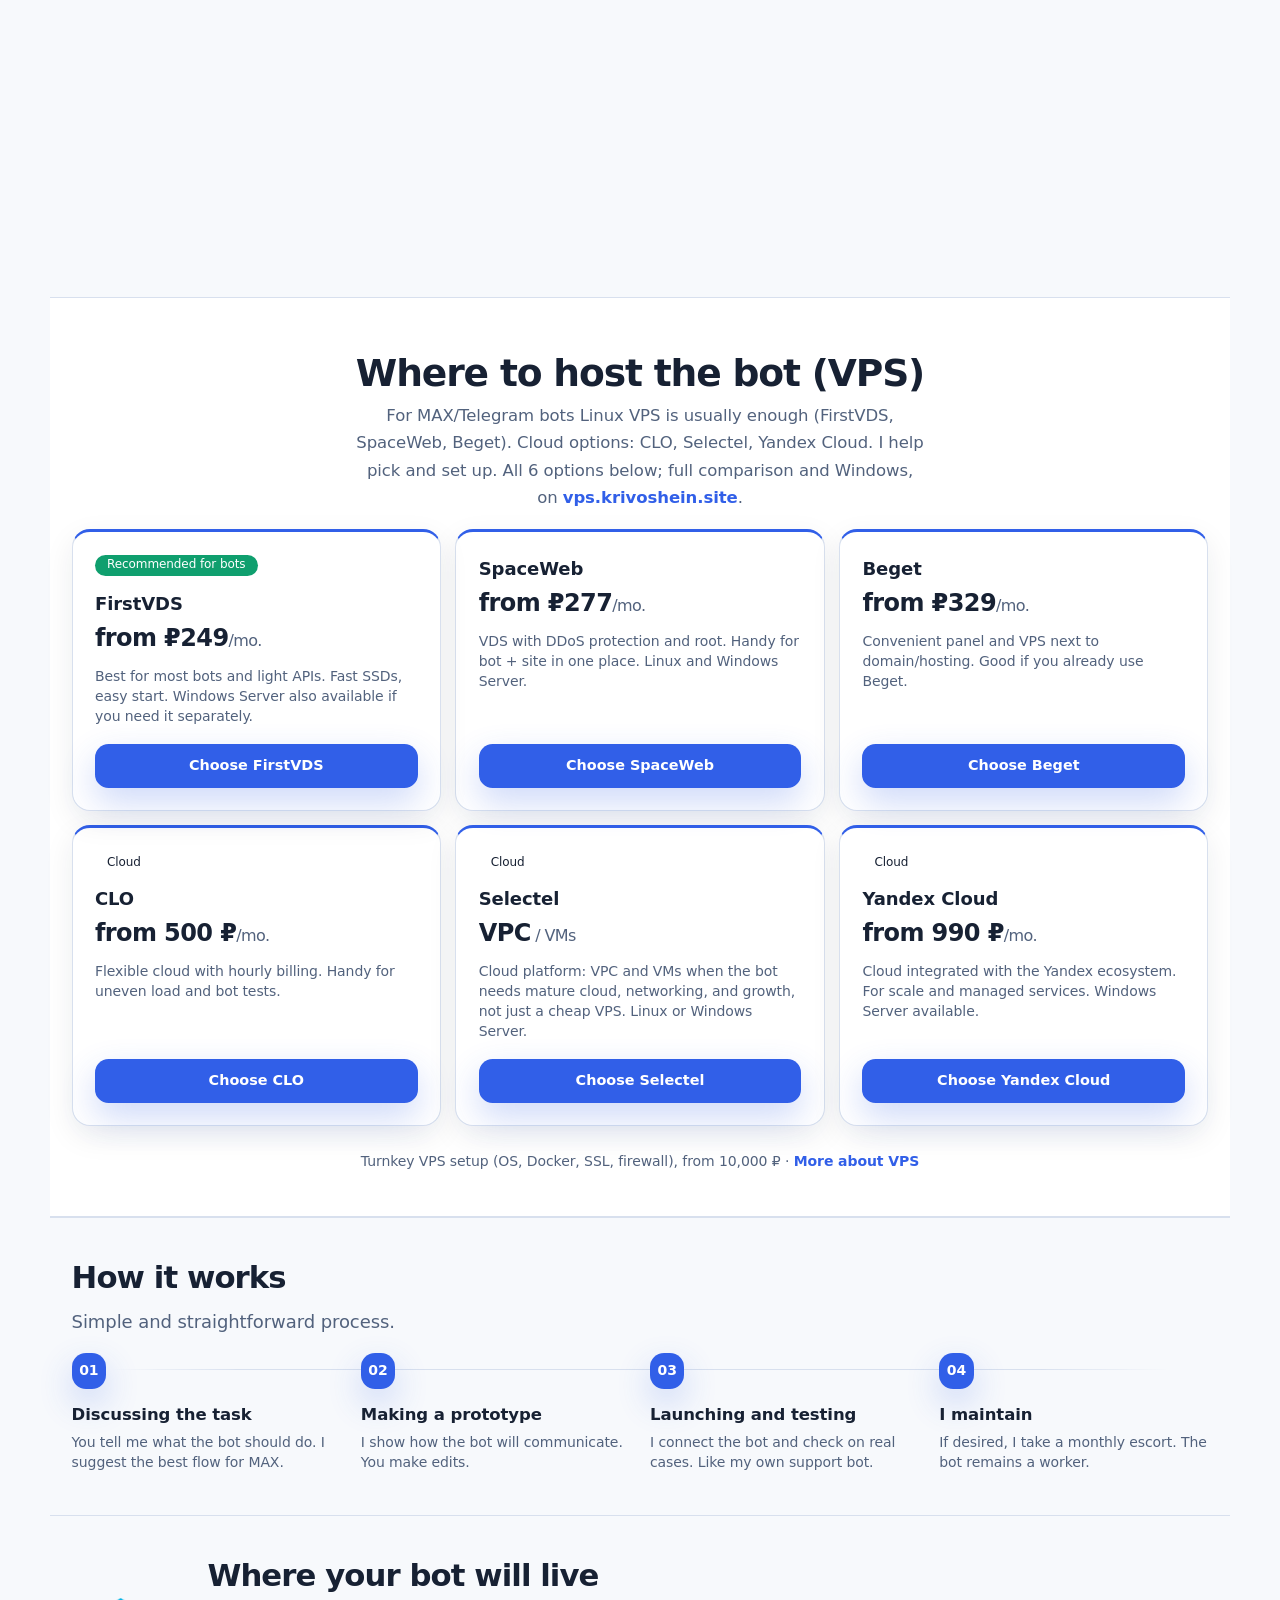
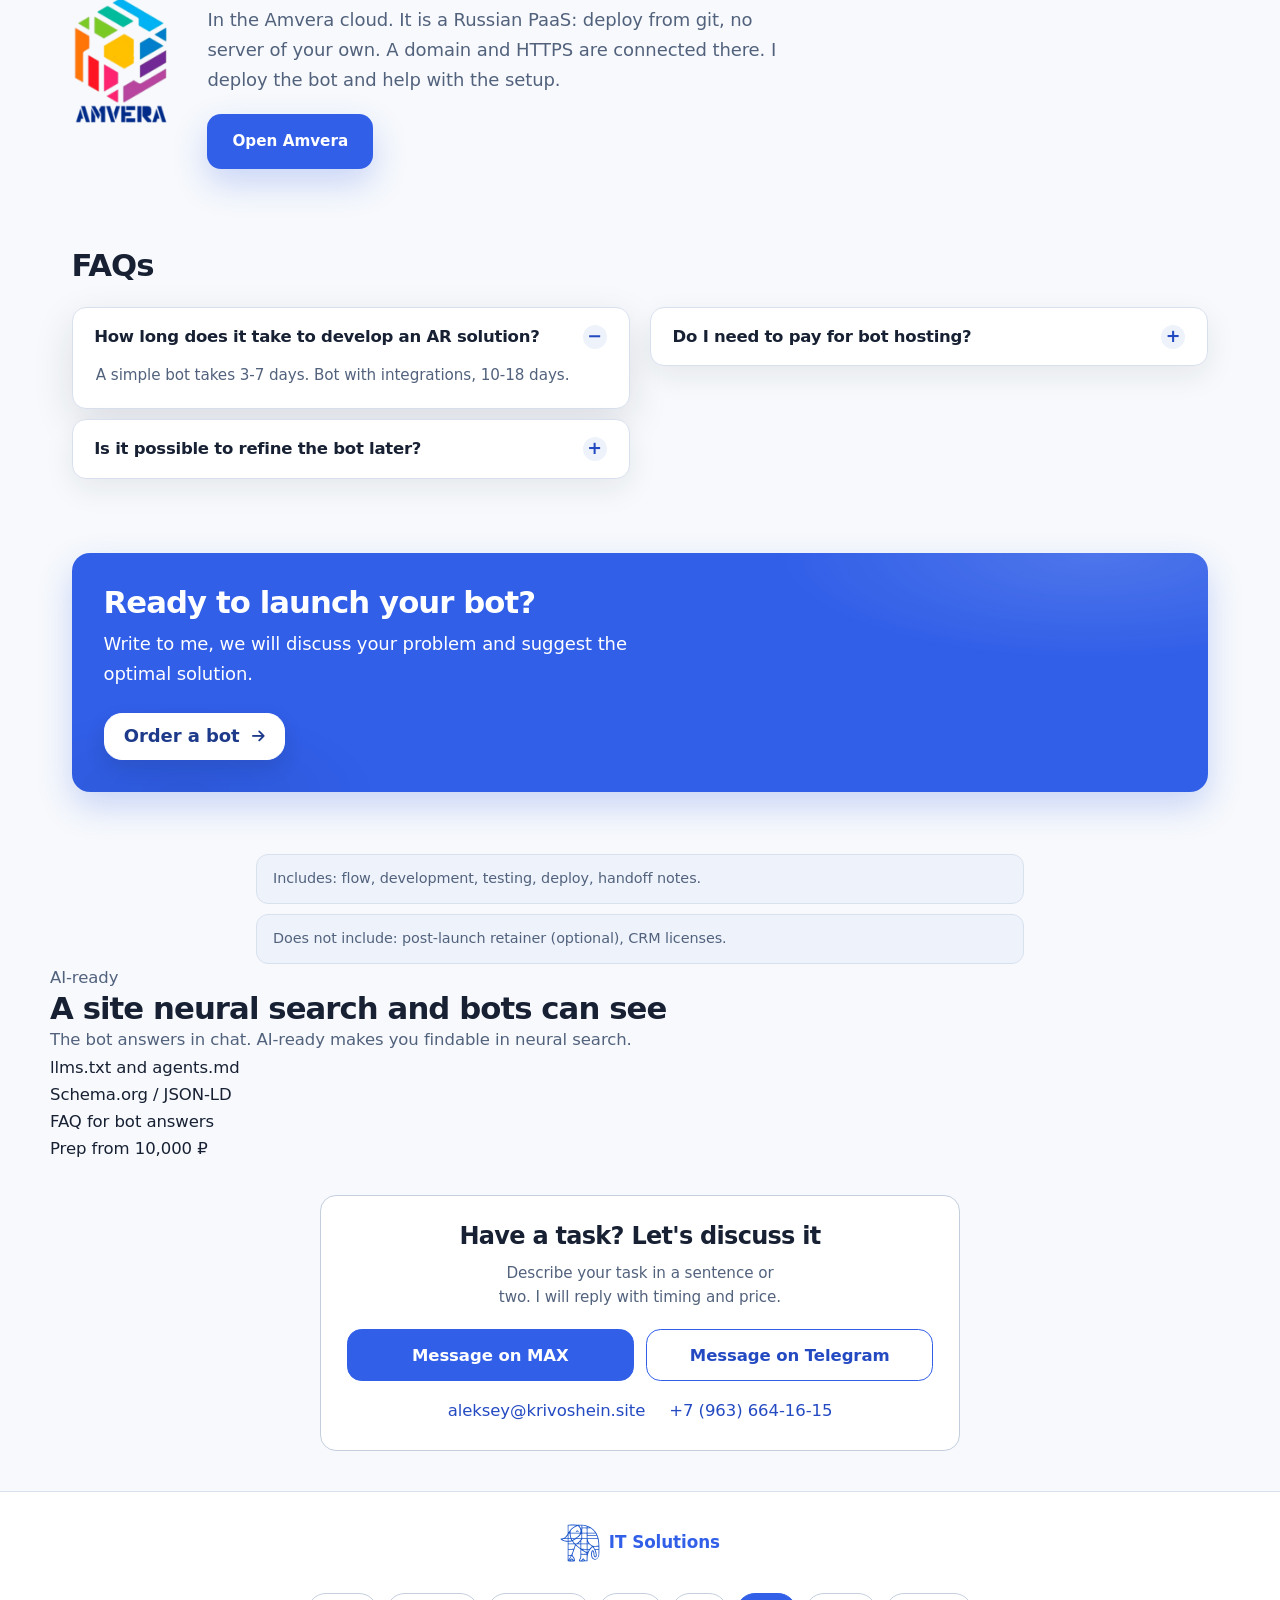
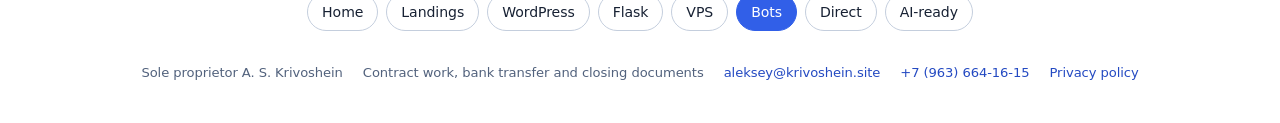
==== commit e58c79ba: "content: remove partner link captions" ====
--- a/index.html
+++ b/index.html
@@ -804,7 +804,6 @@
         <h2 class="font-display text-3xl tracking-tight font-semibold">Где будет жить ваш бот</h2>
         <p class="mt-3 text-lg text-slate-600">В облаке Amvera. Это российский PaaS: выкладка из git, без своего сервера. Домен и HTTPS подключаются там же. Я выкладываю бота и помогаю с настройкой.</p>
         <a href="https://krivoshein.site/amvera" target="_blank" rel="nofollow sponsored noopener noreferrer" class="mt-5 inline-flex items-center justify-center bg-krv hover:bg-krv-dark transition-colors text-white font-semibold px-6 py-3.5 rounded-2xl">Открыть Amvera</a>
-        <p class="mt-3 text-sm text-slate-500">Ссылка партнёрская. Новому аккаунту без прежних оплат на первое пополнение начисляется бонус 100%. Мне начисляется 10% с пополнений приглашённого.</p>
       </div>
     </div>
   </div>
